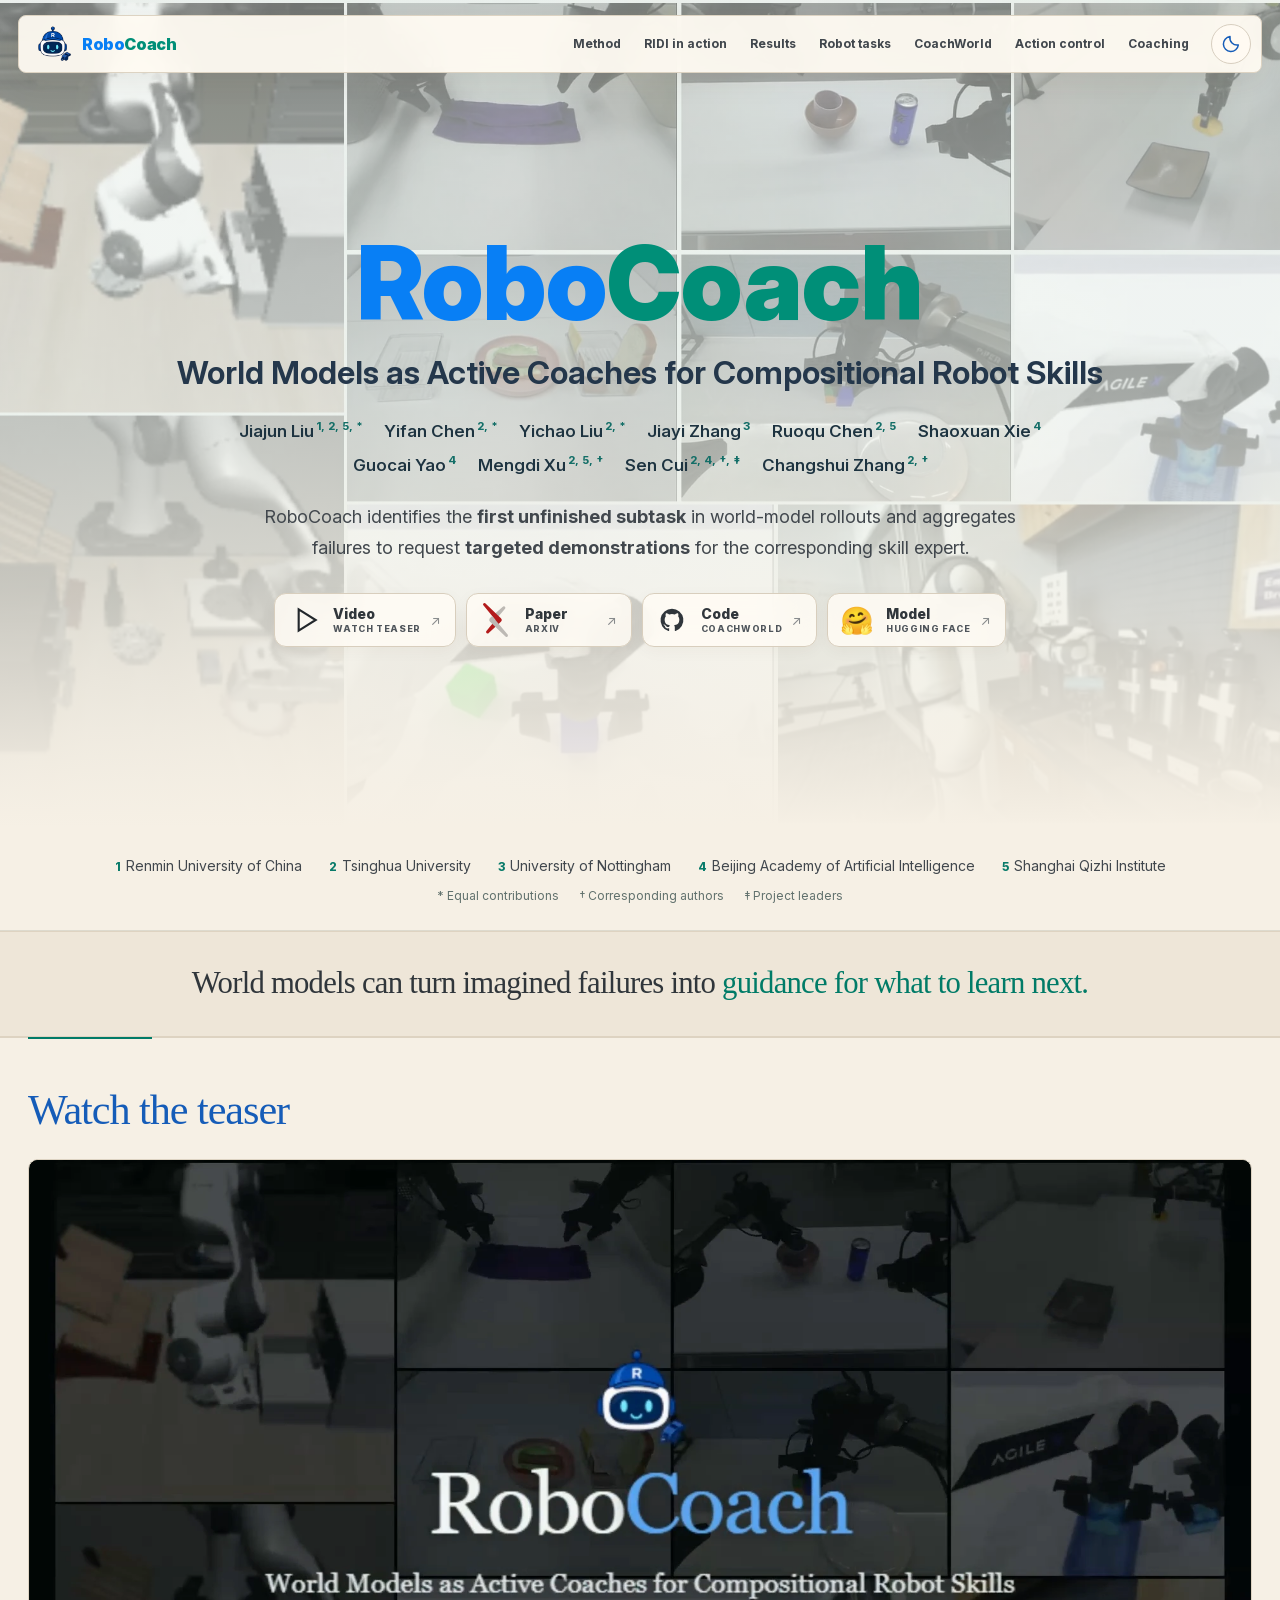
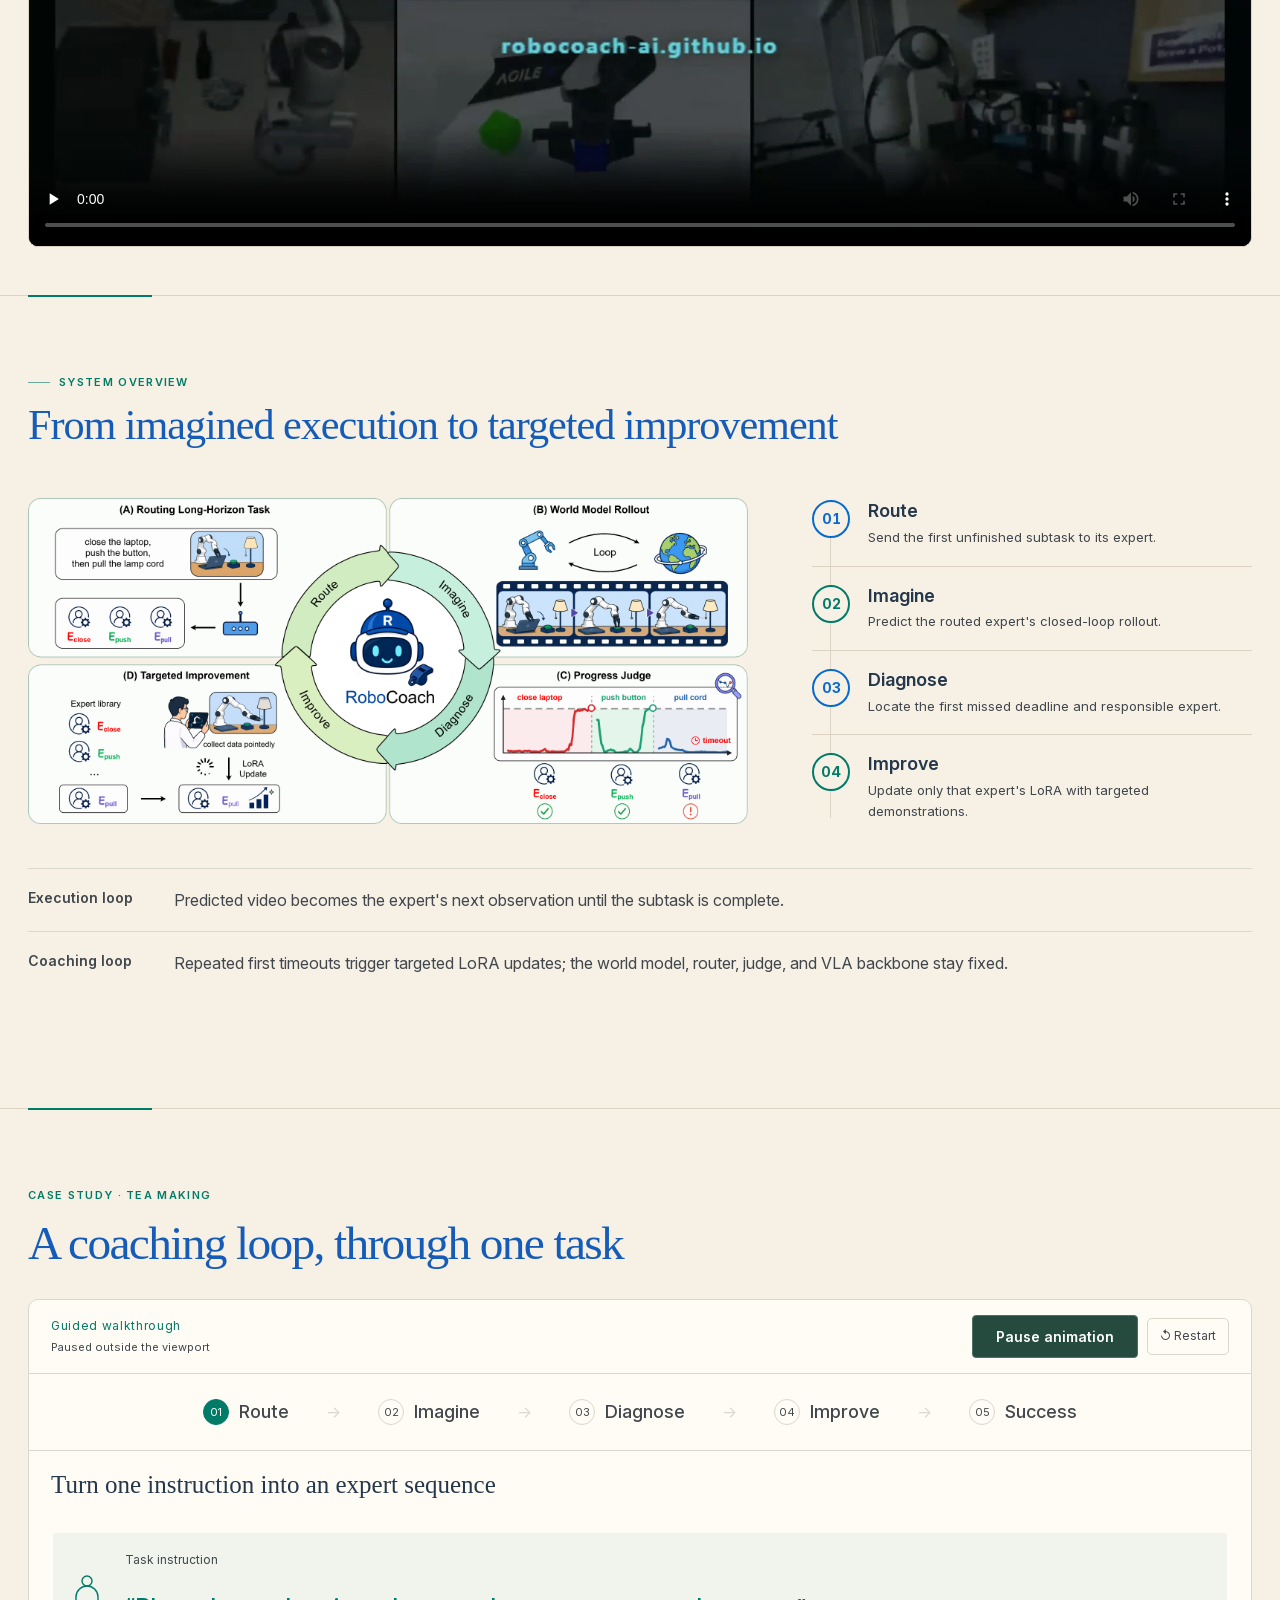
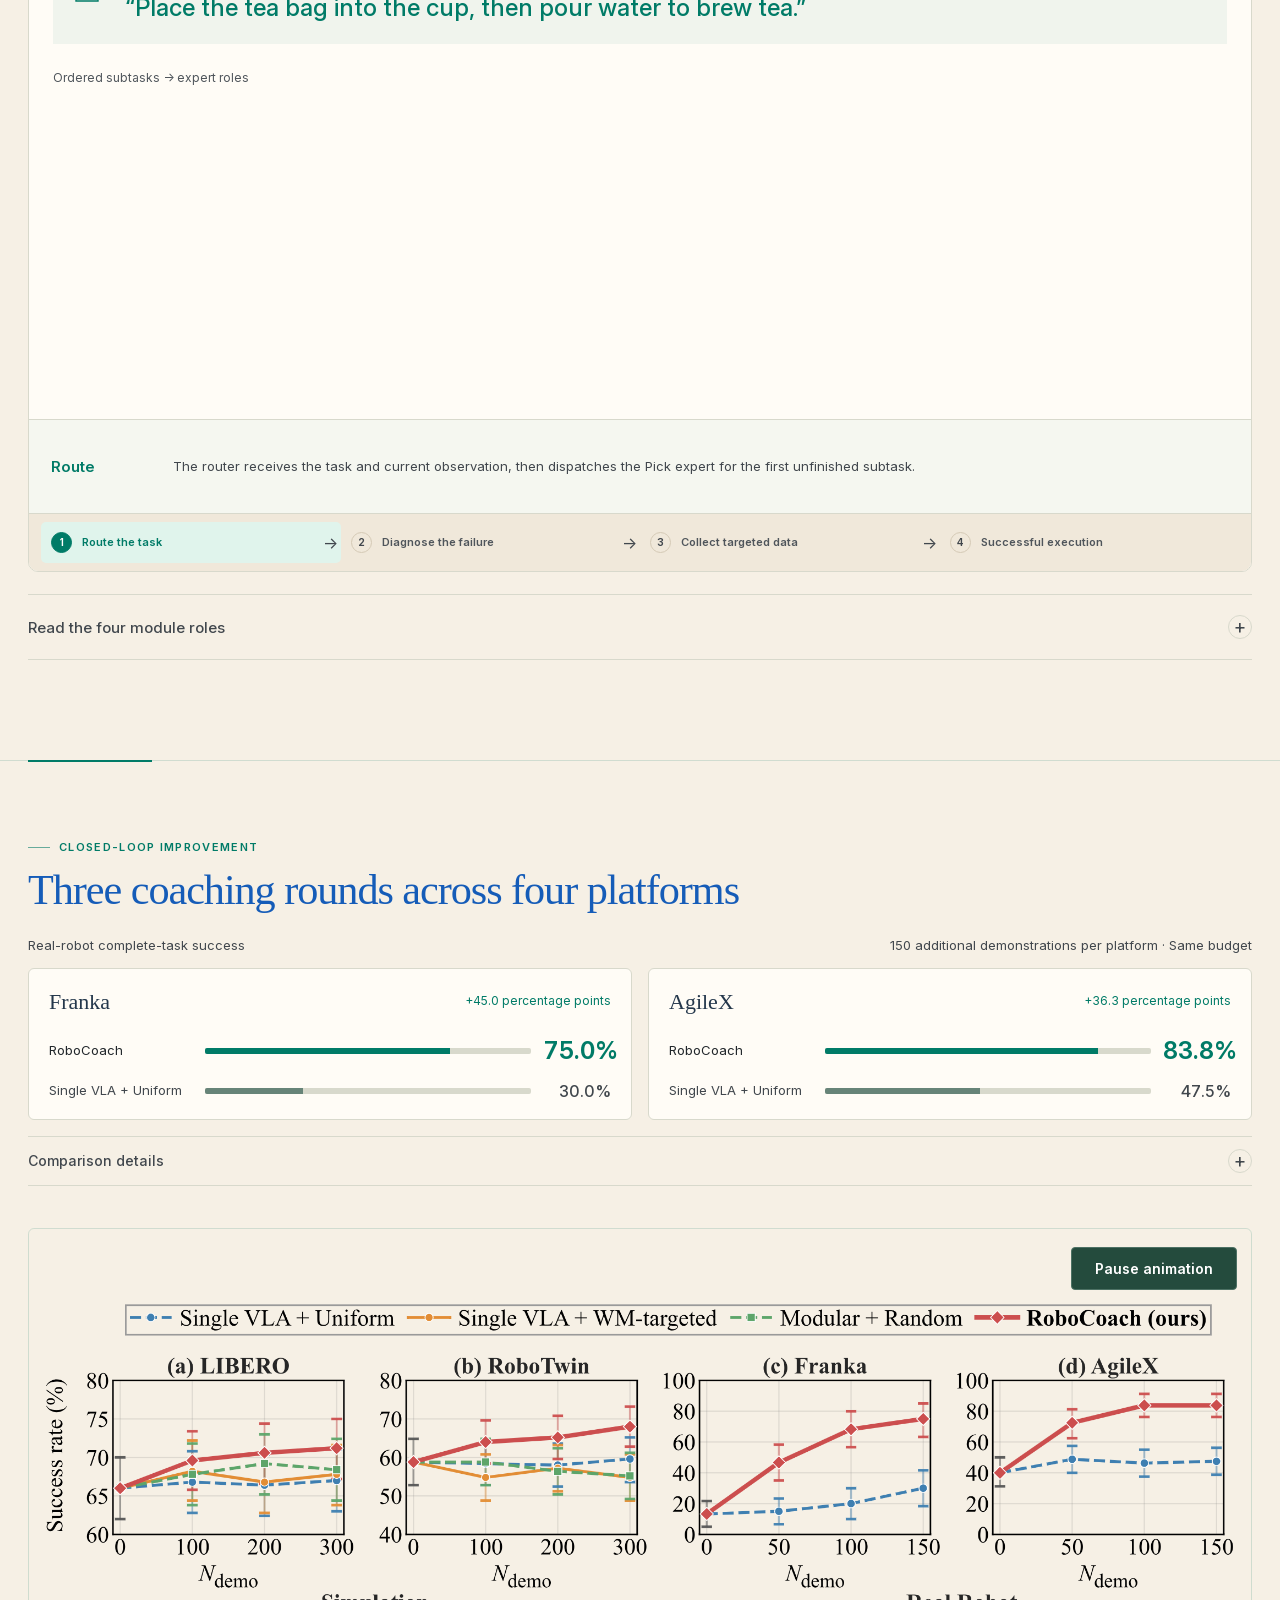
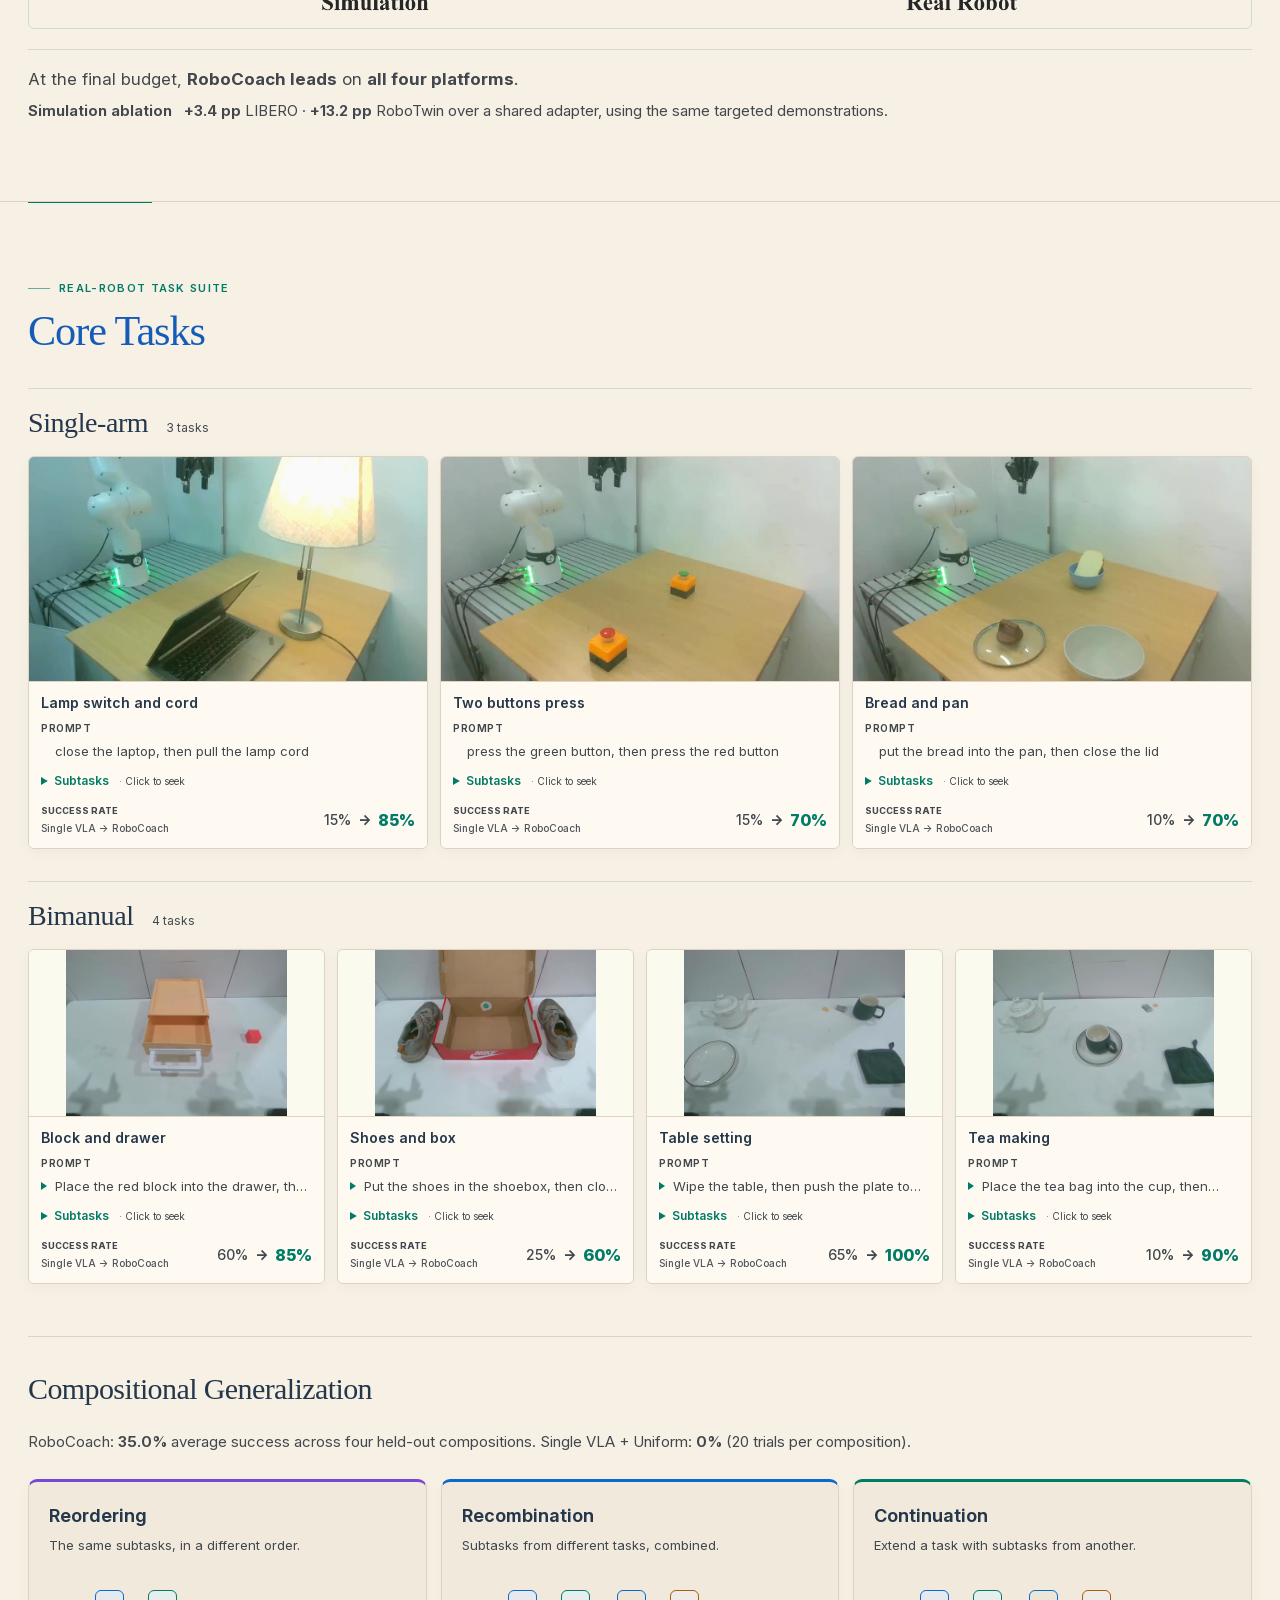
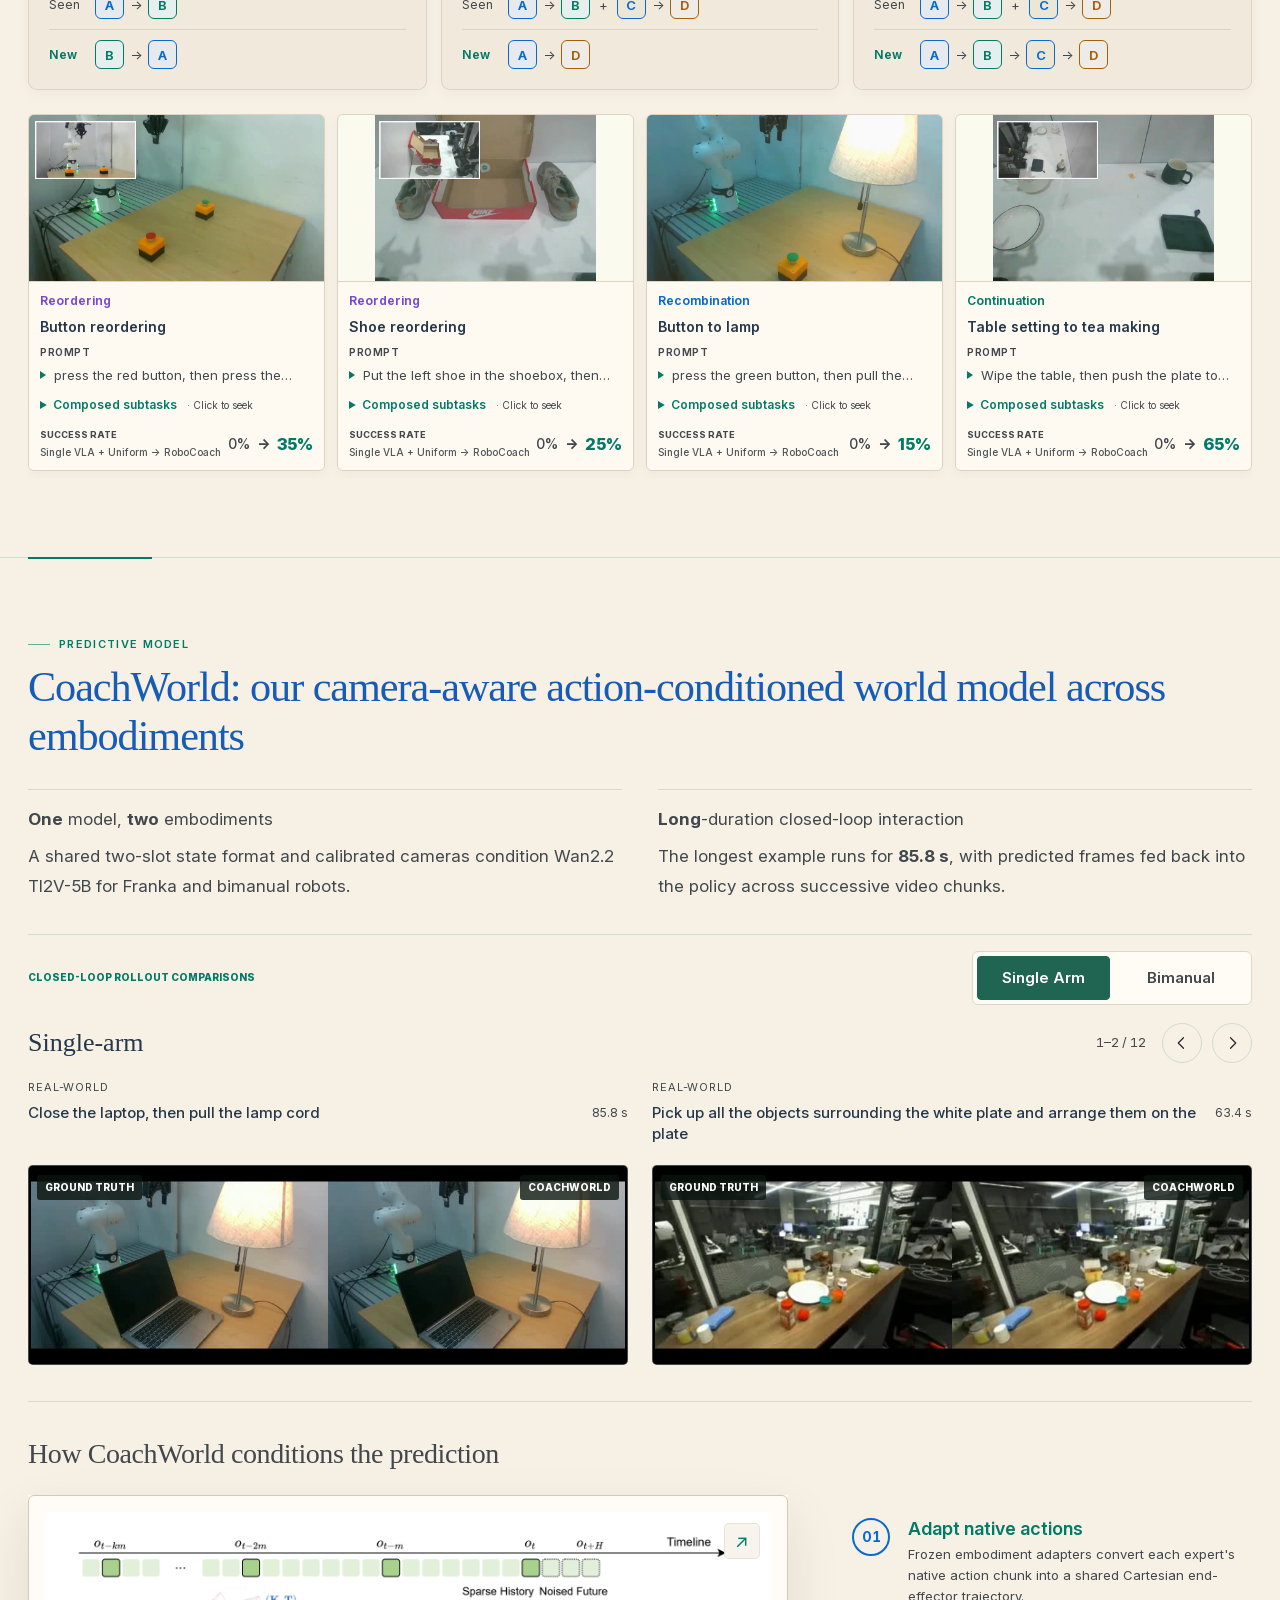
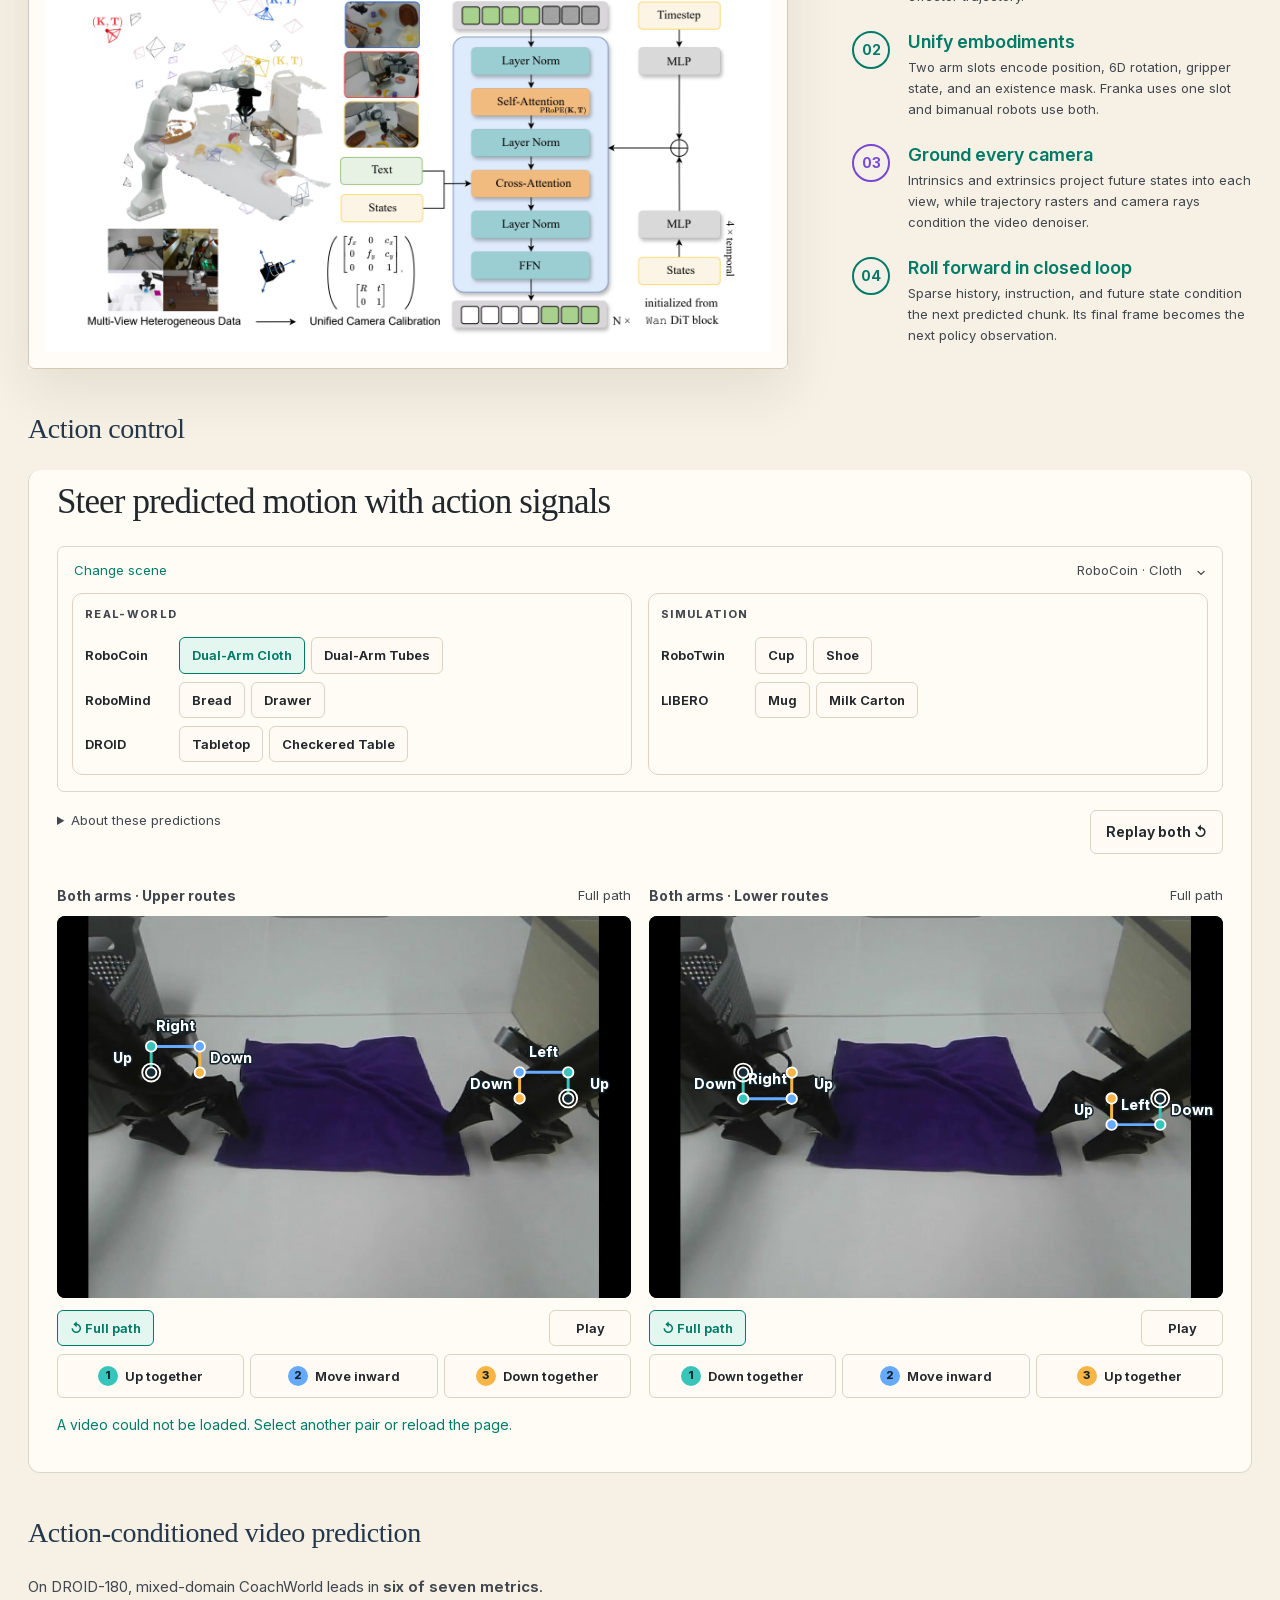
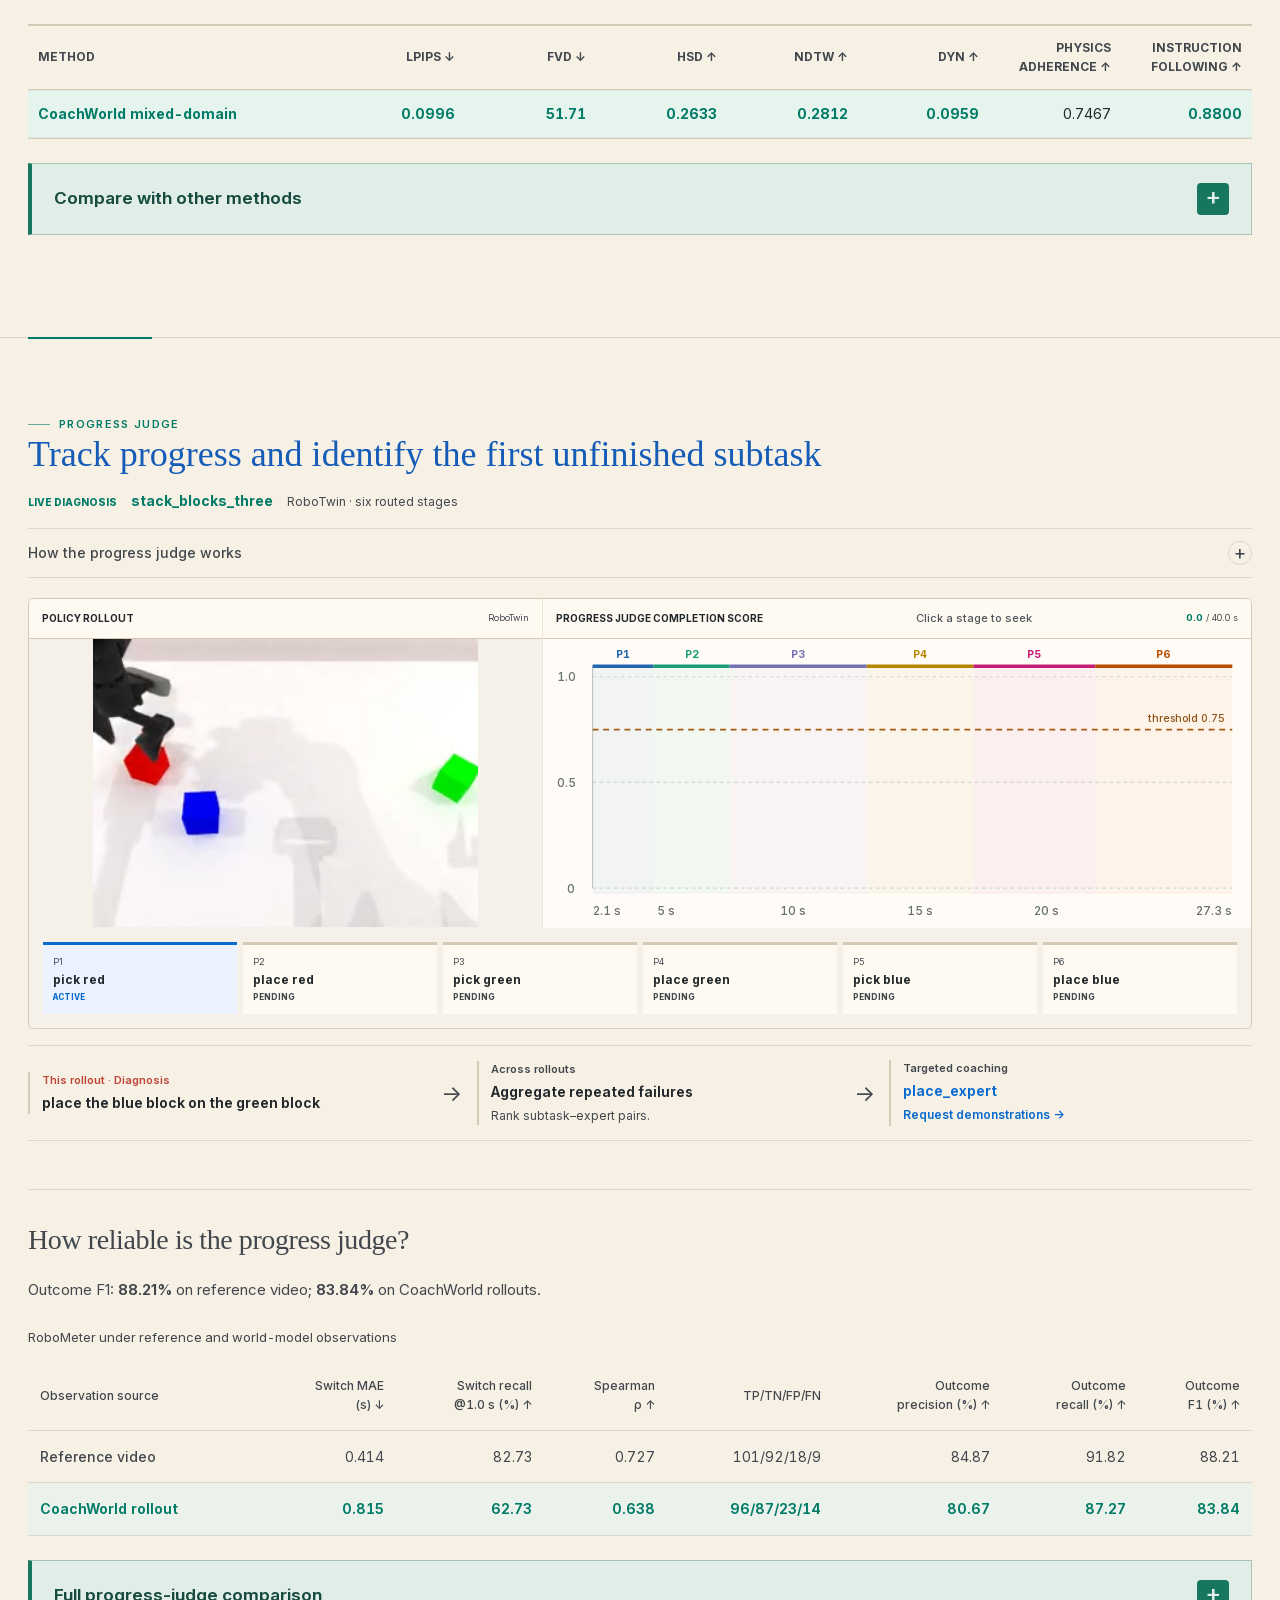
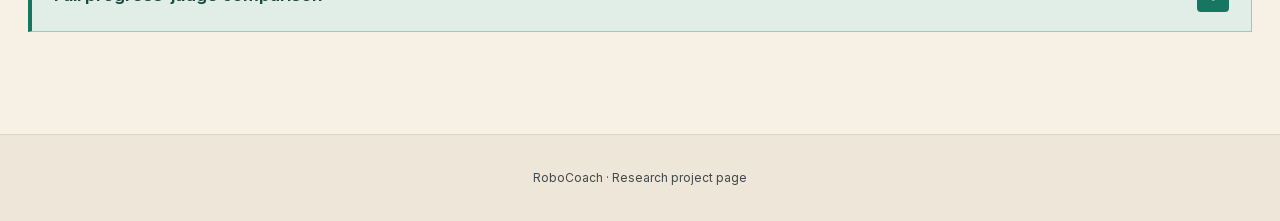
==== index.html @ f8042ad3 "Link paper and model resources" ====
<!DOCTYPE html>

<html data-theme="light" lang="en">
<head>
<meta charset="utf-8"/>
<meta content="width=device-width, initial-scale=1" name="viewport"/>
<meta content="RoboCoach uses an action-conditioned world model to identify first unresolved subtask-expert pairs and direct modular VLA specialization." name="description"/>
<meta content="noindex,nofollow,noarchive" name="robots"/>
<meta content="light" name="color-scheme"/>
<meta content="RoboCoach: World Models as Active Coaches for Compositional Robot Skills" property="og:title"/>
<meta content="RoboCoach: world models as active coaches for compositional robot skills." property="og:description"/>
<meta content="assets/figures/teaser-green.png?v=1" property="og:image"/>
<title>RoboCoach | World Models as Active Coaches</title>
<link href="assets/figures/robocoach_mark.png?v=2" rel="icon" type="image/png"/>
<link href="assets/figures/robocoach_mark.png?v=2" rel="apple-touch-icon"/>
<link href="assets/styles.css?hash=e34ce499d296" rel="stylesheet"/>
<link href="assets/curve-navigation.css?v=3" rel="stylesheet"/><script defer="" src="assets/curve-navigation.js?v=1"></script><script defer="" src="assets/video-playback.js?v=teaser-5"></script>
<script defer="" src="assets/site.js?v=research-folds-1"></script>
<script defer="" src="assets/teabag-curves.js?v=curve-click-2"></script>
<link data-theme-style="light" href="assets/beige.css?hash=42eea91e89d6" media="all" rel="stylesheet"/>
<link href="assets/theme.css?v=teaser-green-1" rel="stylesheet"/>
<script src="assets/theme.js?v=light-default-1"></script>
<link href="index.html" rel="canonical"/>
<link href="assets/trajectory-demo.css?v=stable-shoe-10" rel="stylesheet"/>
<script defer="" src="assets/trajectory-demo.js?v=stable-shoe-10"></script>
<link href="assets/rollout-carousel.css?v=embodiment-tabs-2" rel="stylesheet"/>
<script defer="" src="assets/rollout-carousel.js?v=embodiment-tabs-1"></script>
<link href="assets/hero-layout.css?v=2" rel="stylesheet"/>
<link href="assets/review-polish.css?v=7" rel="stylesheet"/><script defer="" src="assets/review-polish.js?v=action-unfolded-1"></script><link href="assets/review-reading.css?v=action-unfolded-1" rel="stylesheet"/><script defer="" src="assets/ridi-walkthrough.js?v=8"></script><link href="assets/review-type.css?v=2" rel="stylesheet"/><link href="assets/hero-background.css?v=2" rel="stylesheet"/><link href="assets/reading-highlights.css?v=5" rel="stylesheet"/><link href="assets/author-credits.css?v=1" rel="stylesheet"/><link as="font" crossorigin="" href="assets/fonts/InterVariable.woff2" rel="preload" type="font/woff2"/></head>
<body>
<a class="skip-link" href="#main">Skip to content</a>
<div aria-hidden="true" class="reading-progress"><span data-reading-progress=""></span></div>
<header class="site-header" data-site-header="">
<a aria-label="RoboCoach home" class="brand" href="#top">
<img alt="" height="40" src="assets/figures/robocoach_mark.png?v=2" width="40"/>
<span class="brand-name"><span class="brand-robo">Robo</span><span class="brand-coach">Coach</span></span>
</a>
<button aria-controls="site-nav" aria-expanded="false" class="nav-toggle" data-nav-toggle="" type="button">
      Menu
    </button>
<nav aria-label="Primary navigation" class="site-nav" data-site-nav="" id="site-nav"><a href="#overview">Method</a>
<a href="#teabag-diagnostics">RIDI in action</a>
<a href="#results">Results</a>
<a href="#hardware">Robot tasks</a>
<a href="#coachworld">CoachWorld</a>
<a href="#trajectory-demo">Action control</a>
<a href="#judge">Coaching</a></nav>
<button aria-label="Switch to dark theme" class="theme-toggle" data-theme-toggle="" title="Switch to dark theme" type="button">
<svg aria-hidden="true" class="theme-icon-moon" viewbox="0 0 24 24"><path d="M20.8 13.2A8.7 8.7 0 0 1 10.8 3.1 9 9 0 1 0 20.8 13.2Z"></path></svg>
<svg aria-hidden="true" class="theme-icon-sun" viewbox="0 0 24 24"><circle cx="12" cy="12" r="4"></circle><path d="M12 2v2m0 16v2M2 12h2m16 0h2M4.93 4.93l1.42 1.42m11.3 11.3 1.42 1.42M4.93 19.07l1.42-1.42m11.3-11.3 1.42-1.42"></path></svg>
</button>
</header>
<main id="main">
<section aria-labelledby="hero-title" class="hero" id="top">
<video aria-hidden="true" class="hero-media" data-poster="assets/posters/hero-background-light.webp" loop="" muted="" playsinline="" preload="none">
<source data-src="assets/videos/hero-background-light.mp4" type="video/mp4"/>
</video>
<div aria-hidden="true" class="hero-shade"></div>
<div class="hero-content">
<h1 id="hero-title"><span class="hero-title-robo">Robo</span><span class="hero-title-coach">Coach</span></h1>
<p class="hero-subtitle">World Models as Active Coaches for Compositional <span class="hero-subtitle-last">Robot Skills</span></p>
<div aria-label="Authors" class="hero-authors">
<span>Jiajun Liu<sup>1, 2, 5, *</sup></span>
<span>Yifan Chen<sup>2, *</sup></span>
<span>Yichao Liu<sup>2, *</sup></span>
<span>Jiayi Zhang<sup>3</sup></span>
<span>Ruoqu Chen<sup>2, 5</sup></span>
<span>Shaoxuan Xie<sup>4</sup></span>
<span>Guocai Yao<sup>4</sup></span>
<span>Mengdi Xu<sup>2, 5, †</sup></span>
<span>Sen Cui<sup>2, 4, †, ‡</sup></span>
<span>Changshui Zhang<sup>2, †</sup></span>
</div>
<p class="hero-summary">RoboCoach identifies the <strong>first unfinished subtask</strong> in world-model rollouts and aggregates failures to request <strong>targeted demonstrations</strong> for the corresponding skill expert.</p>
<div aria-label="Project resources" class="resource-dock">
<a aria-label="Watch the RoboCoach teaser" class="resource-pill teaser-link" href="#teaser">
<svg aria-hidden="true" class="resource-icon" viewbox="0 0 32 32"><path d="M11 6 27 16 11 26Z" fill="none" stroke="currentColor" stroke-width="2"></path></svg>
<span class="resource-copy"><strong>Video</strong><small>Watch teaser</small></span>
<span aria-hidden="true" class="resource-arrow">↗</span>
</a>
<a aria-label="Read RoboCoach on arXiv" class="resource-pill" href="https://arxiv.org/abs/2609.39685" target="_blank" rel="noopener noreferrer">
<img alt="" class="resource-icon resource-icon-arxiv" height="34" src="assets/icons/arxiv-logomark.svg" width="25"/>
<span class="resource-copy"><strong>Paper</strong><small>arXiv</small></span>
<span aria-hidden="true" class="resource-arrow">↗</span>
</a>
<a aria-label="CoachWorld source code on GitHub" class="resource-pill" href="https://github.com/RoboCoach-AI/CoachWorld" target="_blank" rel="noopener noreferrer">
<svg aria-hidden="true" class="resource-icon resource-icon-github" viewbox="0 0 24 24"><path d="M12 .7a11.5 11.5 0 0 0-3.64 22.4c.58.11.79-.25.79-.56v-2.23c-3.23.7-3.91-1.37-3.91-1.37-.53-1.34-1.29-1.7-1.29-1.7-1.05-.72.08-.71.08-.71 1.17.08 1.78 1.2 1.78 1.2 1.04 1.78 2.72 1.27 3.39.97.1-.75.4-1.27.74-1.56-2.58-.29-5.29-1.29-5.29-5.68 0-1.26.45-2.28 1.19-3.09-.12-.29-.52-1.47.11-3.05 0 0 .97-.31 3.16 1.18a10.9 10.9 0 0 1 5.76 0c2.2-1.49 3.16-1.18 3.16-1.18.63 1.58.23 2.76.11 3.05.74.81 1.19 1.83 1.19 3.09 0 4.4-2.72 5.38-5.31 5.67.42.36.79 1.07.79 2.17v3.22c0 .31.21.68.8.56A11.5 11.5 0 0 0 12 .7Z" fill="currentColor"></path></svg>
<span class="resource-copy"><strong>Code</strong><small>CoachWorld</small></span>
<span aria-hidden="true" class="resource-arrow">↗</span>
</a>
<a aria-label="CoachWorld model on Hugging Face" class="resource-pill" href="https://huggingface.co/JEdward/CoachWorld" target="_blank" rel="noopener noreferrer">
<span aria-hidden="true" class="resource-icon resource-icon-hf">🤗</span>
<span class="resource-copy"><strong>Model</strong><small>Hugging Face</small></span>
<span aria-hidden="true" class="resource-arrow">↗</span>
</a>
</div>
</div>
</section>
<section aria-label="Author affiliations" class="affiliations-band">
<div class="affiliations-inner">
<ol class="affiliations-list">
<li><span>1</span>Renmin University of China</li>
<li><span>2</span>Tsinghua University</li>
<li><span>3</span>University of Nottingham</li>
<li><span>4</span>Beijing Academy of Artificial Intelligence</li>
<li><span>5</span>Shanghai Qizhi Institute</li>
</ol>
<p class="author-contributions"><span>* Equal contributions</span><span>† Corresponding authors</span><span>‡ Project leaders</span></p>
</div>
</section>
<section aria-label="Central thesis" class="thesis-band">
<p>World models can turn imagined failures into <em>guidance for what to learn next.</em></p>
</section>
<section aria-labelledby="teaser-heading" class="section section-teaser" id="teaser">
<div class="section-heading"><p class="kicker">RoboCoach in action</p><h2 id="teaser-heading">Watch the teaser</h2></div>
<video aria-label="RoboCoach teaser video with narration, captions, and music" class="teaser-player" controls="" data-teaser-player="" playsinline="" poster="assets/posters/teaser.webp?v=public-web-20260926" preload="none">
<source src="assets/videos/teaser.mp4?v=20261001-credits" type="video/mp4"/>
        Your browser does not support embedded video. <a href="assets/videos/teaser.mp4">Download the teaser</a>.
      </video>
</section>
<section class="section section-overview" id="overview">
<div class="section-heading">
<p class="kicker">System overview</p>
<h2>From imagined execution to targeted improvement</h2>
</div>
<div class="overview-figure-layout">
<figure class="overview-figure">
<div class="overview-figure-panel">
<img alt="RoboCoach system overview showing routing, world-model rollout, progress judging, and targeted expert improvement" class="overview-figure-image overview-figure-dark" height="1756" loading="lazy" src="assets/figures/teaser-green.png?v=1" width="3872"/>
<img alt="RoboCoach system overview showing routing, world-model rollout, progress judging, and targeted expert improvement" class="overview-figure-image overview-figure-light" height="1756" loading="lazy" src="assets/figures/teaser-green.png?v=1" width="3872"/>
</div>
</figure>
<ol aria-label="Four stages of the RoboCoach loop" class="overview-stages">
<li class="overview-stage stage-route">
<a aria-label="01 Route: explore the case study" class="overview-stage-link" data-overview-module="route" href="#tea-module-route">
<span class="overview-stage-number">01</span>
<div>
<h3>Route</h3>
<p>Send the first unfinished subtask to its expert.</p>
</div>
</a>
</li>
<li class="overview-stage stage-imagine">
<a aria-label="02 Imagine: explore the case study" class="overview-stage-link" data-overview-module="imagine" href="#tea-module-imagine">
<span class="overview-stage-number">02</span>
<div>
<h3>Imagine</h3>
<p>Predict the routed expert's closed-loop rollout.</p>
</div>
</a>
</li>
<li class="overview-stage stage-diagnose">
<a aria-label="03 Diagnose: explore the case study" class="overview-stage-link" data-overview-module="diagnose" href="#tea-module-diagnose">
<span class="overview-stage-number">03</span>
<div>
<h3>Diagnose</h3>
<p>Locate the first missed deadline and responsible expert.</p>
</div>
</a>
</li>
<li class="overview-stage stage-improve">
<a aria-label="04 Improve: explore the case study" class="overview-stage-link" data-overview-module="improve" href="#tea-module-improve">
<span class="overview-stage-number">04</span>
<div>
<h3>Improve</h3>
<p>Update only that expert's LoRA with targeted demonstrations.</p>
</div>
</a>
</li>
</ol>
</div><div class="research-reading"><p><strong>Execution loop</strong><span>Predicted video becomes the expert's next observation until the subtask is complete.</span></p><p><strong>Coaching loop</strong><span>Repeated first timeouts trigger targeted LoRA updates; the world model, router, judge, and VLA backbone stay fixed.</span></p></div>
</section>
<section aria-labelledby="tea-demo-title" class="section tea-demo" id="teabag-diagnostics">
<div class="tea-flow-eyebrow">
        Case Study · Tea Making
      </div>
<h2 id="tea-demo-title">
        A coaching loop, through one task
      </h2>
<div class="tea-flow-story ridi-walkthrough" id="ridi-walkthrough"><div class="ridi-tour-toolbar"><div><span class="ridi-tour-label">Guided walkthrough</span><span data-ridi-state="">Autoplay starts when this case comes into view</span></div><div class="ridi-tour-controls"><button data-ridi-toggle="" type="button">Play animation</button><button aria-label="Restart walkthrough" data-ridi-restart="" type="button">↺ Restart</button></div></div>
<nav aria-label="RIDI stages" class="ridi-stage-rail"><button aria-controls="tea-route" data-ridi-stage="route" type="button"><b>01</b><span>Route</span></button><i aria-hidden="true">→</i><button aria-controls="tea-failure" data-ridi-stage="imagine" type="button"><b>02</b><span>Imagine</span></button><i aria-hidden="true">→</i><button aria-controls="tea-failure" data-ridi-stage="diagnose" type="button"><b>03</b><span>Diagnose</span></button><i aria-hidden="true">→</i><button aria-controls="tea-collection" data-ridi-stage="improve" type="button"><b>04</b><span>Improve</span></button><i aria-hidden="true">→</i><button aria-controls="tea-success" data-ridi-stage="success" type="button"><b>05</b><span>Success</span></button></nav><div class="ridi-stage-body"><section aria-hidden="false" class="tea-flow-panel" data-tea-panel="route" id="tea-route">
<div class="tea-flow-context">
<h3>Turn one instruction into an expert sequence</h3>
</div>
<div class="tea-route-plan">
<div class="tea-route-instruction"><svg aria-hidden="true" class="ridi-person" viewbox="0 0 32 32"><circle cx="16" cy="9" r="5"></circle><path d="M5 29v-4a11 11 0 0 1 22 0v4Z"></path></svg><span>Task instruction</span><strong>“Place the tea bag into the cup, then pour water to brew tea.”</strong></div>
<p class="tea-route-label">Ordered subtasks → expert roles</p>
<ol aria-label="Planned tea-making route" class="tea-route-steps">
<li><button aria-controls="tea-route-dispatch" aria-pressed="true" data-tea-route-step="0" type="button"><small>S1 · Pick</small><strong>Pick up the tea bag</strong><span>Pick expert</span></button></li>
<li><button aria-controls="tea-route-dispatch" aria-pressed="false" data-tea-route-step="1" type="button"><small>S2 · Place</small><strong>Place the tea bag in the cup</strong><span>Placement expert</span></button></li>
<li><button aria-controls="tea-route-dispatch" aria-pressed="false" data-tea-route-step="2" type="button"><small>S3 · Pour</small><strong>Pour water into the cup</strong><span>Pouring expert</span></button></li>
</ol>
<div aria-atomic="true" aria-live="polite" class="tea-route-dispatch" id="tea-route-dispatch">
<div><span>Selected subtask</span><strong data-tea-route-task="">Pick up the tea bag</strong></div>
<span aria-hidden="true" class="tea-route-arrow">→</span>
<div><span>Dispatched expert role</span><strong data-tea-route-expert="">Pick expert</strong></div>
<p data-tea-route-next="">Next in the plan: place the tea bag in the cup.</p>
</div>
</div>
<nav aria-label="Chapter navigation" class="tea-chapter-nav">
<a class="tea-nav-button tea-nav-back" href="#overview"><span aria-hidden="true">←</span> Back to overview</a>
<button aria-controls="tea-failure" class="tea-nav-button tea-nav-forward" data-tea-continue="failure" data-tea-route-continue="" type="button">Continue to diagnosis <span aria-hidden="true">→</span></button>
</nav>
</section><section aria-hidden="true" class="tea-flow-panel" data-tea-panel="failure" hidden="" id="tea-failure">
<div class="tea-flow-context">
<h3>
              The tea bag is not picked up
            </h3>
<p>
              Both rollouts miss pickup; the progress judge leaves S1 unconfirmed.
            </p>
</div><div class="ridi-evidence"><div class="ridi-media"><div class="tea-flow-sources">
<strong>
              Real-World rollout
            </strong>
<strong>
              CoachWorld rollout
            </strong>
</div><video aria-label="Tea-bag pickup failure: real-world and CoachWorld rollouts with progress judge scores" data-poster="assets/videos/teabag/teabag_pick_failure_rollouts.jpg" data-ridi-managed="" muted="" playsinline="" preload="none">
<source data-src="assets/videos/teabag/teabag_pick_failure_rollouts.mp4?v=1" type="video/mp4"/>
</video><div class="ridi-interaction"><span><svg aria-hidden="true" viewbox="0 0 32 32"><rect height="18" rx="5" width="22" x="5" y="8"></rect><path d="M16 3v5M1 14v8m30-8v8M11 20q5 4 10 0"></path><circle cx="11" cy="14" r="1"></circle><circle cx="21" cy="14" r="1"></circle></svg>Pick expert</span><svg aria-hidden="true" class="interaction-arcs" viewbox="0 0 220 60"><path d="M8 20Q110 -8 212 20m-8-7 8 7-10 3M212 42Q110 70 8 42m8 7-8-7 10-3"></path><circle class="action-token" r="3"><animatemotion dur="2.6s" path="M8 20Q110 -8 212 20" repeatcount="indefinite"></animatemotion></circle><circle class="observation-token" r="3"><animatemotion dur="2.6s" path="M212 42Q110 70 8 42" repeatcount="indefinite"></animatemotion></circle><text x="110" y="20">actions</text><text x="110" y="48">observations</text></svg><span><svg aria-hidden="true" viewbox="0 0 32 32"><circle cx="16" cy="16" r="13"></circle><ellipse cx="16" cy="16" rx="6" ry="13"></ellipse><path d="M4 11h24M4 21h24"></path></svg>CoachWorld</span></div><div class="ridi-timeout-note"><span><small>Diagnosis</small><strong>Pickup remains unconfirmed</strong></span><span aria-hidden="true" class="ridi-timeout-arrow"><svg viewbox="0 0 24 24"><path d="M5 12h14"></path><path d="m13 6 6 6-6 6"></path></svg></span><span><small>Next coaching action</small><strong>Request pickup demonstrations</strong></span></div></div><div class="ridi-judging"><div class="tea-live-curves" data-tea-curves="assets/videos/teabag/teabag_pick_failure_scores.json?v=2">
<div class="tea-chart-title"><strong>Completion score</strong><small class="seek-hint">Click a stage to seek</small><span data-tea-clock="">0.0 / 16.2 s</span></div>
<div class="tea-chart-grid">
<div class="tea-chart-card" data-curve-source="real">
<div class="tea-chart-heading"><strong>Real-World</strong><span data-curve-stage="">S1 · Pick tea bag</span></div>
<svg aria-label="Real-world completion scores, revealed with video time" role="img" viewbox="0 0 600 220"></svg>
<div class="tea-chart-legend"><span><i style="background:#1467b8"></i>S1 Pick</span><span><i style="background:#0f766e"></i>S2 Place</span><span><i style="background:#a45b12"></i>S3 Pour</span></div>
</div>
<div class="tea-chart-card" data-curve-source="wm">
<div class="tea-chart-heading"><strong>CoachWorld</strong><span data-curve-stage="">S1 · Pick tea bag</span></div>
<svg aria-label="CoachWorld completion scores, revealed with video time" role="img" viewbox="0 0 600 220"></svg>
<div class="tea-chart-legend"><span><i style="background:#1467b8"></i>S1 Pick</span><span><i style="background:#0f766e"></i>S2 Place</span><span><i style="background:#a45b12"></i>S3 Pour</span></div>
</div>
</div>
</div></div></div>
<nav aria-label="Chapter navigation" class="tea-chapter-nav">
<button aria-controls="tea-route" class="tea-nav-button tea-nav-back" data-tea-back="route" type="button"><span aria-hidden="true">←</span> Back to Route</button>
<button aria-controls="tea-collection" class="tea-nav-button tea-nav-forward" data-tea-continue="collection" type="button">Continue to data collection <span aria-hidden="true">→</span></button>
</nav>
</section><section aria-hidden="true" class="tea-flow-panel" data-tea-panel="collection" hidden="" id="tea-collection">
<div class="tea-flow-context">
<h3>
              Focus the next demonstration on pickup
            </h3>
<p>
              The diagnosis becomes a specific data request for the unresolved subtask.
            </p>
</div><div class="ridi-collection-layout"><div class="tea-collection-media">
<div class="tea-collection-heading"><strong>Targeted demonstration</strong><span>Pick tea bag</span></div>
<video aria-label="Tea-bag pickup demonstration" autoplay="" data-poster="assets/videos/teabag/targeted_demonstration.jpg" data-ridi-managed="" loop="" muted="" playsinline="" preload="metadata">
<source data-src="assets/videos/teabag/pickup-demonstration-4p8s.mp4?v=1&amp;media=20260927-other-lite" type="video/mp4"/>
</video>
</div><div class="ridi-update-diagram"><div class="ridi-demonstration-token"><svg aria-hidden="true" viewbox="0 0 48 48"><rect height="33" rx="3" width="27" x="10" y="8"></rect><path d="M17 18h13M17 24h13M17 30h8"></path></svg><span>Pickup demonstrations</span></div><div aria-hidden="true" class="ridi-data-arrow">↓</div><div class="ridi-expert-bank"><div class="ridi-picked-expert"><svg aria-hidden="true" viewbox="0 0 52 52"><path d="M14 29 8 21l5-13 10 7 3-12 3 12 10-7 5 13-6 8M19 35h14v12H19Z"></path></svg><strong>Pick expert</strong><span data-update-status="">Selected for update</span><svg aria-label="Illustration of the selected expert update" class="ridi-update-growth" viewbox="0 0 100 55"><path d="M8 47H30V34H52V21H74V8H92"></path><path d="m85 2 8 6-8 6"></path></svg></div><div class="ridi-other-experts"><span>Place expert</span><span>Pour expert</span><small>Unchanged</small></div></div></div></div>
<nav aria-label="Chapter navigation" class="tea-chapter-nav">
<button aria-controls="tea-failure" class="tea-nav-button tea-nav-back" data-tea-back="failure" type="button"><span aria-hidden="true">←</span> Back to diagnosis</button>
<button aria-controls="tea-success" class="tea-nav-button tea-nav-forward" data-tea-continue="success" type="button">Continue to successful execution <span aria-hidden="true">→</span></button>
</nav>
</section><section aria-hidden="true" class="tea-flow-panel" data-tea-panel="success" hidden="" id="tea-success">
<div class="tea-flow-context">
<h3>
              The task reaches successful execution
            </h3>
<p>
              Follow pickup, placement, and pouring in the real-world and CoachWorld rollouts.
            </p>
</div><div class="ridi-evidence"><div class="ridi-media"><div class="tea-flow-sources">
<strong>
              Real-World rollout
            </strong>
<strong>
              CoachWorld rollout
            </strong>
</div><video aria-label="Successful tea-making: real-world and CoachWorld rollouts with progress judge scores" data-poster="assets/videos/teabag/teabag_success_rollouts.jpg" data-ridi-managed="" muted="" playsinline="" preload="none">
<source data-src="assets/videos/teabag/teabag_success_rollouts.mp4?v=1" type="video/mp4"/>
</video></div><div class="ridi-judging"><div class="tea-live-curves" data-tea-curves="assets/videos/teabag/teabag_success_scores.json?v=2">
<div class="tea-chart-title"><strong>Completion score</strong><small class="seek-hint">Click a stage to seek</small><span data-tea-clock="">0.0 / 42.0 s</span></div>
<div class="tea-chart-grid">
<div class="tea-chart-card" data-curve-source="real">
<div class="tea-chart-heading"><strong>Real-World</strong><span data-curve-stage="">S1 · Pick tea bag</span></div>
<svg aria-label="Real-world completion scores, revealed with video time" role="img" viewbox="0 0 600 220"></svg>
<div class="tea-chart-legend"><span><i style="background:#1467b8"></i>S1 Pick</span><span><i style="background:#0f766e"></i>S2 Place</span><span><i style="background:#a45b12"></i>S3 Pour</span></div>
</div>
<div class="tea-chart-card" data-curve-source="wm">
<div class="tea-chart-heading"><strong>CoachWorld</strong><span data-curve-stage="">S1 · Pick tea bag</span></div>
<svg aria-label="CoachWorld completion scores, revealed with video time" role="img" viewbox="0 0 600 220"></svg>
<div class="tea-chart-legend"><span><i style="background:#1467b8"></i>S1 Pick</span><span><i style="background:#0f766e"></i>S2 Place</span><span><i style="background:#a45b12"></i>S3 Pour</span></div>
</div>
</div>
</div></div></div>
<nav aria-label="Chapter navigation" class="tea-chapter-nav">
<button aria-controls="tea-collection" class="tea-nav-button tea-nav-back" data-tea-back="collection" type="button"><span aria-hidden="true">←</span> Back to data collection</button>
<button aria-controls="tea-route" class="tea-nav-button tea-nav-forward" data-tea-continue="route" type="button">Return to Route <span aria-hidden="true">→</span></button>
</nav>
</section></div><div aria-live="polite" class="ridi-explanation"><span data-ridi-caption-label="">Route</span><p data-ridi-caption="">The router selects the first unfinished subtask and dispatches its expert.</p><span class="ridi-speed" data-ridi-speed=""></span></div>
<div aria-label="Story chapters" class="tea-flow-chapters" role="group">
<button aria-controls="tea-route" aria-label="Chapter 1: Route the task" aria-pressed="true" data-tea-case="route" type="button">
<small aria-hidden="true">1</small>
<strong>Route the task</strong>
</button>
<button aria-controls="tea-failure" aria-label="Chapter 2: Diagnose the failure" aria-pressed="false" data-tea-case="failure">
<small aria-hidden="true">2</small>
<strong>
              Diagnose the failure
            </strong>
</button>
<button aria-controls="tea-collection" aria-label="Chapter 3: Collect targeted data" aria-pressed="false" data-tea-case="collection">
<small aria-hidden="true">3</small>
<strong>
              Collect targeted data
            </strong>
</button>
<button aria-controls="tea-success" aria-label="Chapter 4: Successful execution" aria-pressed="false" data-tea-case="success">
<small aria-hidden="true">4</small>
<strong>
              Successful execution
            </strong>
</button>
</div></div><details class="research-details module-guide"><summary>Read the four module roles<span aria-hidden="true">+</span></summary><div aria-label="Explore the four modules of RoboCoach" class="tea-flow-modules" role="group">
<button aria-controls="tea-module-detail" aria-pressed="true" class="tea-flow-module is-active" data-tea-module="route" id="tea-module-route" type="button">
<small>
            Execution
          </small>
<b>
            Route
          </b>
<span class="tea-flow-module-summary">
            Assign each subtask to its expert.
          </span>
</button>
<button aria-controls="tea-module-detail" aria-pressed="false" class="tea-flow-module" data-tea-module="imagine" id="tea-module-imagine" type="button">
<small>
            CoachWorld
          </small>
<b>
            Imagine
          </b>
<span class="tea-flow-module-summary">
            Predict the routed execution.
          </span>
</button>
<button aria-controls="tea-module-detail" aria-pressed="false" class="tea-flow-module" data-tea-module="diagnose" id="tea-module-diagnose" type="button">
<small>
            The progress judge
          </small>
<b>
            Diagnose
          </b>
<span class="tea-flow-module-summary">
            Locate the first unresolved stage.
          </span>
</button>
<button aria-controls="tea-module-detail" aria-pressed="false" class="tea-flow-module" data-tea-module="improve" id="tea-module-improve" type="button">
<small>
            Coaching
          </small>
<b>
            Improve
          </b>
<span class="tea-flow-module-summary">
            Collect targeted data and update the selected expert.
          </span>
</button>
</div><div aria-atomic="true" aria-live="polite" class="tea-flow-module-detail" id="tea-module-detail">
<strong data-tea-module-title="">Route · Expert dispatch</strong>
<p data-tea-module-description="">Split the tea-making task into pickup, placement, and pouring. Dispatch the matching expert for each active subtask in that order.</p>
</div></details>
</section>
<section aria-labelledby="results-title" class="section section-results" id="results">
<div class="section-heading section-heading-row">
<div>
<p class="kicker">Closed-loop improvement</p>
<h2 id="results-title">Three coaching rounds across four platforms</h2>
</div>
</div>
<div aria-label="Real robot final success rates" class="review-results-lead">
<div class="result-context">Real-robot complete-task success <span>150 additional demonstrations per platform · Same budget</span></div>
<div class="result-comparisons">
<article class="result-comparison"><header><h3>Franka</h3><span>+45.0 percentage points</span></header>
<div class="result-bar-row"><span>RoboCoach</span><i><b style="--result-width:75.0%"></b></i><strong>75.0%</strong></div>
<div class="result-bar-row baseline"><span>Single VLA + Uniform</span><i><b style="--result-width:30.0%"></b></i><strong>30.0%</strong></div></article>
<article class="result-comparison"><header><h3>AgileX</h3><span>+36.3 percentage points</span></header>
<div class="result-bar-row"><span>RoboCoach</span><i><b style="--result-width:83.8%"></b></i><strong>83.8%</strong></div>
<div class="result-bar-row baseline"><span>Single VLA + Uniform</span><i><b style="--result-width:47.5%"></b></i><strong>47.5%</strong></div></article>
</div></div>
<details class="research-details" data-research-fold="" id="results-evaluation-details">
<summary>Comparison details<span aria-hidden="true">+</span></summary>
<div class="details-body"><p><strong>Budget:</strong> three rounds of 100 accepted subtask demonstrations in simulation or 50 per hardware platform.</p>
<p><strong>Matched comparison:</strong> budgets, optimization, replay exposure, and evaluation trials align within each domain; success is reported at four checkpoints.</p>
<p><strong>Shared start:</strong> RoboCoach and Single VLA + Uniform begin at 13.3% on Franka and 40.0% on AgileX.</p></div>
</details>
<figure class="paper-results-figure coaching-results-figure">
<div class="coaching-animation-controls"><button type="button" data-chart-loop="" aria-pressed="true">Pause animation</button></div>
<img alt="Complete-task success with bootstrap confidence intervals on LIBERO, RoboTwin, Franka, and AgileX, grouped into simulation and real-robot experiments" class="coaching-rounds-image coaching-rounds-image-dark" loading="lazy" src="assets/figures/coaching-improvement-animated-dark.png?v=ci-2"/>
<img alt="" aria-hidden="true" class="coaching-rounds-image coaching-rounds-image-light" loading="lazy" src="assets/figures/coaching-improvement-animated-light.png?v=ci-2"/>
</figure>
<div class="results-takeaway"><p class="results-overall">At the final budget, <strong>RoboCoach leads</strong> on <strong>all four platforms</strong>.</p><p><span>Simulation ablation</span><b>+3.4 pp</b> LIBERO · <b>+13.2 pp</b> RoboTwin over a shared adapter, using the same targeted demonstrations.</p></div>
</section>
<section aria-labelledby="hardware-title" class="section section-hardware" id="hardware">
<div class="section-heading section-heading-row">
<div>
<p class="kicker">Real-robot task suite</p>
<h2 id="hardware-title">Core Tasks</h2>
</div>
</div>
<div class="hardware-video-browser">
<div class="hardware-row-heading"><h3>Single-arm</h3><span>3 tasks</span></div><div aria-label="Single-arm real-robot videos" class="hardware-video-grid" data-hardware-group="single" style="--hardware-columns: 3">
<div class="hardware-video-tile" data-hardware-task="franka_lamp"><video aria-label="Franka lamp task" data-poster="assets/posters/hardware/franka_lamp.jpg?v=1x-hq1" id="hardware-video-franka_lamp" loop="" muted="" playsinline="" preload="none"><source data-src="assets/videos/hardware/franka_lamp.mp4?v=1x-hq1&amp;media=20260907&amp;media=20260927-other-lite" type="video/mp4"/></video><div class="hardware-video-rate"><h4>Lamp switch and cord</h4><p class="hardware-task-prompt"><span class="hardware-prompt-label">Prompt</span><span class="hardware-prompt-text" id="hardware-prompt-1">close the laptop, then pull the lamp cord</span><button aria-controls="hardware-prompt-1" aria-expanded="false" aria-label="Expand prompt" class="hardware-prompt-toggle" hidden="" type="button"></button></p><details class="hardware-task-plan"><summary>Subtasks<span class="seek-hint"> · Click to seek</span></summary><ol><li><button aria-controls="hardware-video-franka_lamp" class="hardware-subtask-button" data-subtask-start="0" type="button">close the laptop</button></li><li><button aria-controls="hardware-video-franka_lamp" class="hardware-subtask-button" data-subtask-start="25" type="button">pull the lamp cord</button></li></ol></details><span class="hardware-rate-value"><span class="hardware-rate-label"><span>Success rate</span><span class="hardware-comparison-label">Single VLA → RoboCoach</span></span><span class="hardware-rate-values"><span class="rate-before">15%</span><span aria-hidden="true" class="rate-arrow">→</span><strong>85%</strong></span></span></div></div>
<div class="hardware-video-tile" data-hardware-task="franka_buttons"><video aria-label="Franka button task" data-poster="assets/posters/hardware/franka_buttons.jpg?v=1x-hq1" id="hardware-video-franka_buttons" loop="" muted="" playsinline="" preload="none"><source data-src="assets/videos/hardware/franka_buttons.mp4?v=1x-hq1&amp;media=20260907&amp;media=20260927-other-lite" type="video/mp4"/></video><div class="hardware-video-rate"><h4>Two buttons press</h4><p class="hardware-task-prompt"><span class="hardware-prompt-label">Prompt</span><span class="hardware-prompt-text" id="hardware-prompt-2">press the green button, then press the red button</span><button aria-controls="hardware-prompt-2" aria-expanded="false" aria-label="Expand prompt" class="hardware-prompt-toggle" hidden="" type="button"></button></p><details class="hardware-task-plan"><summary>Subtasks<span class="seek-hint"> · Click to seek</span></summary><ol><li><button aria-controls="hardware-video-franka_buttons" class="hardware-subtask-button" data-subtask-start="0" type="button">press the green button</button></li><li><button aria-controls="hardware-video-franka_buttons" class="hardware-subtask-button" data-subtask-start="19" type="button">press the red button</button></li></ol></details><span class="hardware-rate-value"><span class="hardware-rate-label"><span>Success rate</span><span class="hardware-comparison-label">Single VLA → RoboCoach</span></span><span class="hardware-rate-values"><span class="rate-before">15%</span><span aria-hidden="true" class="rate-arrow">→</span><strong>70%</strong></span></span></div></div>
<div class="hardware-video-tile" data-hardware-task="franka_bread_pan"><video aria-label="Franka bread and pan task" data-poster="assets/posters/hardware/franka_bread_pan.jpg?v=1x-hq1" id="hardware-video-franka_bread_pan" loop="" muted="" playsinline="" preload="none"><source data-src="assets/videos/hardware/franka_bread_pan.mp4?v=1x-hq1&amp;media=20260907&amp;media=20260927-other-lite" type="video/mp4"/></video><div class="hardware-video-rate"><h4>Bread and pan</h4><p class="hardware-task-prompt"><span class="hardware-prompt-label">Prompt</span><span class="hardware-prompt-text" id="hardware-prompt-3">put the bread into the pan, then close the lid</span><button aria-controls="hardware-prompt-3" aria-expanded="false" aria-label="Expand prompt" class="hardware-prompt-toggle" hidden="" type="button"></button></p><details class="hardware-task-plan"><summary>Subtasks<span class="seek-hint"> · Click to seek</span></summary><ol><li><button aria-controls="hardware-video-franka_bread_pan" class="hardware-subtask-button" data-subtask-start="0" type="button">pick the bread</button></li><li><button aria-controls="hardware-video-franka_bread_pan" class="hardware-subtask-button" data-subtask-start="22" type="button">place the bread into the pan</button></li><li><button aria-controls="hardware-video-franka_bread_pan" class="hardware-subtask-button" data-subtask-start="33" type="button">pick the lid</button></li><li><button aria-controls="hardware-video-franka_bread_pan" class="hardware-subtask-button" data-subtask-start="48" type="button">place the lid over the pan</button></li></ol></details><span class="hardware-rate-value"><span class="hardware-rate-label"><span>Success rate</span><span class="hardware-comparison-label">Single VLA → RoboCoach</span></span><span class="hardware-rate-values"><span class="rate-before">10%</span><span aria-hidden="true" class="rate-arrow">→</span><strong>70%</strong></span></span></div></div>
</div>
<div class="hardware-row-heading"><h3>Bimanual</h3><span>4 tasks</span></div><div aria-label="Bimanual real-robot videos" class="hardware-video-grid" data-hardware-group="dual" style="--hardware-columns: 4">
<div class="hardware-video-tile" data-hardware-task="agilex_block_drawer"><video aria-label="AgileX block and drawer task" data-poster="assets/posters/hardware/agilex_block_drawer.jpg?v=1x-bright2" id="hardware-video-agilex_block_drawer" loop="" muted="" playsinline="" preload="none"><source data-src="assets/videos/hardware/agilex_block_drawer.mp4?v=1x-bright2&amp;media=20260927-lite" type="video/mp4"/></video><div class="hardware-video-rate"><h4>Block and drawer</h4><p class="hardware-task-prompt"><span class="hardware-prompt-label">Prompt</span><span class="hardware-prompt-text" id="hardware-prompt-4">Place the red block into the drawer, then close the drawer.</span><button aria-controls="hardware-prompt-4" aria-expanded="false" aria-label="Expand prompt" class="hardware-prompt-toggle" hidden="" type="button"></button></p><details class="hardware-task-plan"><summary>Subtasks<span class="seek-hint"> · Click to seek</span></summary><ol><li><button aria-controls="hardware-video-agilex_block_drawer" class="hardware-subtask-button" data-subtask-start="0" type="button">pick the red block</button></li><li><button aria-controls="hardware-video-agilex_block_drawer" class="hardware-subtask-button" data-subtask-start="8" type="button">place the block into the drawer</button></li><li><button aria-controls="hardware-video-agilex_block_drawer" class="hardware-subtask-button" data-subtask-start="22" type="button">close the drawer</button></li></ol></details><span class="hardware-rate-value"><span class="hardware-rate-label"><span>Success rate</span><span class="hardware-comparison-label">Single VLA → RoboCoach</span></span><span class="hardware-rate-values"><span class="rate-before">60%</span><span aria-hidden="true" class="rate-arrow">→</span><strong>85%</strong></span></span></div></div>
<div class="hardware-video-tile" data-hardware-task="agilex_shoes_box"><video aria-label="AgileX shoes and box task" data-poster="assets/posters/hardware/agilex_shoes_box.jpg?v=1x-bright2" id="hardware-video-agilex_shoes_box" loop="" muted="" playsinline="" preload="none"><source data-src="assets/videos/hardware/agilex_shoes_box.mp4?v=1x-bright2&amp;media=20260927-lite" type="video/mp4"/></video><div class="hardware-video-rate"><h4>Shoes and box</h4><p class="hardware-task-prompt"><span class="hardware-prompt-label">Prompt</span><span class="hardware-prompt-text" id="hardware-prompt-5">Put the shoes in the shoebox, then close the box.</span><button aria-controls="hardware-prompt-5" aria-expanded="false" aria-label="Expand prompt" class="hardware-prompt-toggle" hidden="" type="button"></button></p><details class="hardware-task-plan"><summary>Subtasks<span class="seek-hint"> · Click to seek</span></summary><ol><li><button aria-controls="hardware-video-agilex_shoes_box" class="hardware-subtask-button" data-subtask-start="0" type="button">pick the right shoe</button></li><li><button aria-controls="hardware-video-agilex_shoes_box" class="hardware-subtask-button" data-subtask-start="6" type="button">place the right shoe into the shoebox</button></li><li><button aria-controls="hardware-video-agilex_shoes_box" class="hardware-subtask-button" data-subtask-start="22" type="button">pick the left shoe</button></li><li><button aria-controls="hardware-video-agilex_shoes_box" class="hardware-subtask-button" data-subtask-start="31" type="button">place the left shoe into the shoebox</button></li><li><button aria-controls="hardware-video-agilex_shoes_box" class="hardware-subtask-button" data-subtask-start="46" type="button">close the box</button></li></ol></details><span class="hardware-rate-value"><span class="hardware-rate-label"><span>Success rate</span><span class="hardware-comparison-label">Single VLA → RoboCoach</span></span><span class="hardware-rate-values"><span class="rate-before">25%</span><span aria-hidden="true" class="rate-arrow">→</span><strong>60%</strong></span></span></div></div>
<div class="hardware-video-tile" data-hardware-task="agilex_table_setting"><video aria-label="AgileX table-setting task" data-poster="assets/posters/hardware/agilex_table_setting.jpg?v=1x-bright2" id="hardware-video-agilex_table_setting" loop="" muted="" playsinline="" preload="none"><source data-src="assets/videos/hardware/agilex_table_setting.mp4?v=1x-bright2&amp;media=20260927-lite" type="video/mp4"/></video><div class="hardware-video-rate"><h4>Table setting</h4><p class="hardware-task-prompt"><span class="hardware-prompt-label">Prompt</span><span class="hardware-prompt-text" id="hardware-prompt-6">Wipe the table, then push the plate to the center of the table. Place the cup on the plate.</span><button aria-controls="hardware-prompt-6" aria-expanded="false" aria-label="Expand prompt" class="hardware-prompt-toggle" hidden="" type="button"></button></p><details class="hardware-task-plan"><summary>Subtasks<span class="seek-hint"> · Click to seek</span></summary><ol><li><button aria-controls="hardware-video-agilex_table_setting" class="hardware-subtask-button" data-subtask-start="0" type="button">pick the cloth</button></li><li><button aria-controls="hardware-video-agilex_table_setting" class="hardware-subtask-button" data-subtask-start="10" type="button">wipe the table</button></li><li><button aria-controls="hardware-video-agilex_table_setting" class="hardware-subtask-button" data-subtask-start="30" type="button">push the plate to the center of the table</button></li><li><button aria-controls="hardware-video-agilex_table_setting" class="hardware-subtask-button" data-subtask-start="46" type="button">pick the cup</button></li><li><button aria-controls="hardware-video-agilex_table_setting" class="hardware-subtask-button" data-subtask-start="54" type="button">place the cup on the plate</button></li></ol></details><span class="hardware-rate-value"><span class="hardware-rate-label"><span>Success rate</span><span class="hardware-comparison-label">Single VLA → RoboCoach</span></span><span class="hardware-rate-values"><span class="rate-before">65%</span><span aria-hidden="true" class="rate-arrow">→</span><strong>100%</strong></span></span></div></div>
<div class="hardware-video-tile" data-hardware-task="agilex_tea_making"><video aria-label="AgileX tea-making task" data-poster="assets/posters/hardware/agilex_tea_making.jpg?v=1x-bright2" id="hardware-video-agilex_tea_making" loop="" muted="" playsinline="" preload="none"><source data-src="assets/videos/hardware/agilex_tea_making.mp4?v=1x-bright2&amp;media=20260927-lite" type="video/mp4"/></video><div class="hardware-video-rate"><h4>Tea making</h4><p class="hardware-task-prompt"><span class="hardware-prompt-label">Prompt</span><span class="hardware-prompt-text" id="hardware-prompt-7">Place the tea bag into the cup, then pour water to brew tea.</span><button aria-controls="hardware-prompt-7" aria-expanded="false" aria-label="Expand prompt" class="hardware-prompt-toggle" hidden="" type="button"></button></p><details class="hardware-task-plan"><summary>Subtasks<span class="seek-hint"> · Click to seek</span></summary><ol><li><button aria-controls="hardware-video-agilex_tea_making" class="hardware-subtask-button" data-subtask-start="0" type="button">pick up the tea bag</button></li><li><button aria-controls="hardware-video-agilex_tea_making" class="hardware-subtask-button" data-subtask-start="10" type="button">place the tea bag into cup</button></li><li><button aria-controls="hardware-video-agilex_tea_making" class="hardware-subtask-button" data-subtask-start="24" type="button">pour water into the cup</button></li></ol></details><span class="hardware-rate-value"><span class="hardware-rate-label"><span>Success rate</span><span class="hardware-comparison-label">Single VLA → RoboCoach</span></span><span class="hardware-rate-values"><span class="rate-before">10%</span><span aria-hidden="true" class="rate-arrow">→</span><strong>90%</strong></span></span></div></div>
</div>
</div>
<section aria-labelledby="composition-title" class="hardware-composition" id="compositional-generalization">
<header class="composition-heading"><h3 id="composition-title">Compositional Generalization</h3></header>
<p class="evaluation-summary">RoboCoach: <strong>35.0%</strong> average success across four held-out compositions. Single VLA + Uniform: <strong>0%</strong> (20 trials per composition).</p>
<div aria-label="Three ways to compose subtasks" class="composition-pattern-grid">
<article class="composition-pattern" data-composition-kind="reordering" id="composition-reordering">
<h4>Reordering</h4>
<p>The same subtasks, in a different order.</p>
<div class="composition-route-row"><span class="composition-route-label">Seen</span><div><span class="composition-sequence"><b class="skill-chip skill-a">A</b><span aria-hidden="true" class="composition-arrow">→</span><b class="skill-chip skill-b">B</b></span></div></div>
<div class="composition-route-row composition-new"><span class="composition-route-label">New</span><div><span class="composition-sequence"><b class="skill-chip skill-b">B</b><span aria-hidden="true" class="composition-arrow">→</span><b class="skill-chip skill-a">A</b></span></div></div>
</article>
<article class="composition-pattern" data-composition-kind="recombination" id="composition-recombination">
<h4>Recombination</h4>
<p>Subtasks from different tasks, combined.</p>
<div class="composition-route-row"><span class="composition-route-label">Seen</span><div><span class="composition-sequence"><b class="skill-chip skill-a">A</b><span aria-hidden="true" class="composition-arrow">→</span><b class="skill-chip skill-b">B</b></span><span class="composition-plus">+</span><span class="composition-sequence"><b class="skill-chip skill-c">C</b><span aria-hidden="true" class="composition-arrow">→</span><b class="skill-chip skill-d">D</b></span></div></div>
<div class="composition-route-row composition-new"><span class="composition-route-label">New</span><div><span class="composition-sequence"><b class="skill-chip skill-a">A</b><span aria-hidden="true" class="composition-arrow">→</span><b class="skill-chip skill-d">D</b></span></div></div>
</article>
<article class="composition-pattern" data-composition-kind="continuation" id="composition-continuation">
<h4>Continuation</h4>
<p>Extend a task with subtasks from another.</p>
<div class="composition-route-row"><span class="composition-route-label">Seen</span><div><span class="composition-sequence"><b class="skill-chip skill-a">A</b><span aria-hidden="true" class="composition-arrow">→</span><b class="skill-chip skill-b">B</b></span><span class="composition-plus">+</span><span class="composition-sequence"><b class="skill-chip skill-c">C</b><span aria-hidden="true" class="composition-arrow">→</span><b class="skill-chip skill-d">D</b></span></div></div>
<div class="composition-route-row composition-new"><span class="composition-route-label">New</span><div><span class="composition-sequence"><b class="skill-chip skill-a">A</b><span aria-hidden="true" class="composition-arrow">→</span><b class="skill-chip skill-b">B</b><span aria-hidden="true" class="composition-arrow">→</span><b class="skill-chip skill-c">C</b><span aria-hidden="true" class="composition-arrow">→</span><b class="skill-chip skill-d">D</b></span></div></div>
</article>
</div>
<div aria-label="Compositional generalization videos" class="composition-video-grid">
<div class="hardware-video-tile" data-hardware-task="red_green_two_view"><div class="composition-media-frame" data-embodiment="single"><video aria-label="Button-reordering compositional rollout" data-poster="assets/posters/generalization/red_green_two_view.jpg?v=1x-hq1" height="540" id="hardware-video-red_green_two_view" loop="" muted="" playsinline="" preload="none" width="960"><source data-src="assets/videos/generalization/red_green_two_view.mp4?v=1x-hq1&amp;media=20260907" type="video/mp4"/></video></div><div class="hardware-video-rate" data-composition-kind="reordering"><a class="composition-kind" href="#composition-reordering">Reordering</a><h4>Button reordering</h4><p class="hardware-task-prompt"><span class="hardware-prompt-label">Prompt</span><span class="hardware-prompt-text" id="hardware-prompt-10">press the red button, then press the green button</span><button aria-controls="hardware-prompt-10" aria-expanded="false" aria-label="Expand prompt" class="hardware-prompt-toggle" hidden="" type="button"></button></p><details class="hardware-task-plan"><summary>Composed subtasks<span class="seek-hint"> · Click to seek</span></summary><ol><li><button aria-controls="hardware-video-red_green_two_view" class="hardware-subtask-button" data-subtask-start="0" type="button">press the red button</button></li><li><button aria-controls="hardware-video-red_green_two_view" class="hardware-subtask-button" data-subtask-start="29" type="button">press the green button</button></li></ol></details><span class="hardware-rate-value"><span class="hardware-rate-label"><span>Success rate</span><span class="hardware-comparison-label">Single VLA + Uniform → RoboCoach</span></span><span class="hardware-rate-values"><span class="rate-before">0%</span><span aria-hidden="true" class="rate-arrow">→</span><strong>35%</strong></span></span></div></div>
<div class="hardware-video-tile" data-hardware-task="shoes_two_view"><div class="composition-media-frame" data-embodiment="dual"><video aria-label="Shoe-reordering compositional rollout" data-poster="assets/posters/generalization/shoes_two_view.jpg?v=1x-pip1" height="540" id="hardware-video-shoes_two_view" loop="" muted="" playsinline="" preload="none" width="720"><source data-src="assets/videos/generalization/shoes_two_view.mp4?v=1x-pip1&amp;media=20260907&amp;media=20260927-other-lite" type="video/mp4"/></video></div><div class="hardware-video-rate" data-composition-kind="reordering"><a class="composition-kind" href="#composition-reordering">Reordering</a><h4>Shoe reordering</h4><p class="hardware-task-prompt"><span class="hardware-prompt-label">Prompt</span><span class="hardware-prompt-text" id="hardware-prompt-11">Put the left shoe in the shoebox, then the right shoe, then close the box.</span><button aria-controls="hardware-prompt-11" aria-expanded="false" aria-label="Expand prompt" class="hardware-prompt-toggle" hidden="" type="button"></button></p><details class="hardware-task-plan"><summary>Composed subtasks<span class="seek-hint"> · Click to seek</span></summary><ol><li><button aria-controls="hardware-video-shoes_two_view" class="hardware-subtask-button" data-subtask-start="0" type="button">pick the left shoe</button></li><li><button aria-controls="hardware-video-shoes_two_view" class="hardware-subtask-button" data-subtask-start="8" type="button">place the left shoe into the shoebox</button></li><li><button aria-controls="hardware-video-shoes_two_view" class="hardware-subtask-button" data-subtask-start="23" type="button">pick the right shoe</button></li><li><button aria-controls="hardware-video-shoes_two_view" class="hardware-subtask-button" data-subtask-start="31" type="button">place the right shoe into the shoebox</button></li><li><button aria-controls="hardware-video-shoes_two_view" class="hardware-subtask-button" data-subtask-start="46" type="button">close the box</button></li></ol></details><span class="hardware-rate-value"><span class="hardware-rate-label"><span>Success rate</span><span class="hardware-comparison-label">Single VLA + Uniform → RoboCoach</span></span><span class="hardware-rate-values"><span class="rate-before">0%</span><span aria-hidden="true" class="rate-arrow">→</span><strong>25%</strong></span></span></div></div>
<div class="hardware-video-tile" data-hardware-task="button_lamp_two_view"><div class="composition-media-frame" data-embodiment="single"><video aria-label="Button-to-lamp compositional rollout" data-poster="assets/posters/generalization/button_lamp_two_view.jpg?v=1x-hq1" height="540" id="hardware-video-button_lamp_two_view" loop="" muted="" playsinline="" preload="none" width="960"><source data-src="assets/videos/generalization/button_lamp_two_view.mp4?v=1x-hq1&amp;media=20260907" type="video/mp4"/></video></div><div class="hardware-video-rate" data-composition-kind="recombination"><a class="composition-kind" href="#composition-recombination">Recombination</a><h4>Button to lamp</h4><p class="hardware-task-prompt"><span class="hardware-prompt-label">Prompt</span><span class="hardware-prompt-text" id="hardware-prompt-8">press the green button, then pull the lamp cord</span><button aria-controls="hardware-prompt-8" aria-expanded="false" aria-label="Expand prompt" class="hardware-prompt-toggle" hidden="" type="button"></button></p><details class="hardware-task-plan"><summary>Composed subtasks<span class="seek-hint"> · Click to seek</span></summary><ol><li><button aria-controls="hardware-video-button_lamp_two_view" class="hardware-subtask-button" data-subtask-start="0" type="button">press the green button</button></li><li><button aria-controls="hardware-video-button_lamp_two_view" class="hardware-subtask-button" data-subtask-start="30" type="button">pull the lamp cord</button></li></ol></details><span class="hardware-rate-value"><span class="hardware-rate-label"><span>Success rate</span><span class="hardware-comparison-label">Single VLA + Uniform → RoboCoach</span></span><span class="hardware-rate-values"><span class="rate-before">0%</span><span aria-hidden="true" class="rate-arrow">→</span><strong>15%</strong></span></span></div></div>
<div class="hardware-video-tile" data-hardware-task="cup_two_view"><div class="composition-media-frame" data-embodiment="dual"><video aria-label="Cup-serving compositional rollout" data-poster="assets/posters/generalization/cup_two_view.jpg?v=1x-pip1" height="540" id="hardware-video-cup_two_view" loop="" muted="" playsinline="" preload="none" width="720"><source data-src="assets/videos/generalization/cup_two_view.mp4?v=1x-pip1&amp;media=20260907&amp;media=20260927-other-lite" type="video/mp4"/></video></div><div class="hardware-video-rate" data-composition-kind="continuation"><a class="composition-kind" href="#composition-continuation">Continuation</a><h4>Table setting to tea making</h4><p class="hardware-task-prompt"><span class="hardware-prompt-label">Prompt</span><span class="hardware-prompt-text" id="hardware-prompt-9">Wipe the table, then push the plate to the center of the table. Place the cup on the plate, place the tea bag into the cup, then pour water to brew tea.</span><button aria-controls="hardware-prompt-9" aria-expanded="false" aria-label="Expand prompt" class="hardware-prompt-toggle" hidden="" type="button"></button></p><details class="hardware-task-plan"><summary>Composed subtasks<span class="seek-hint"> · Click to seek</span></summary><ol><li><button aria-controls="hardware-video-cup_two_view" class="hardware-subtask-button" data-subtask-start="0" type="button">pick the cloth</button></li><li><button aria-controls="hardware-video-cup_two_view" class="hardware-subtask-button" data-subtask-start="9" type="button">wipe the table</button></li><li><button aria-controls="hardware-video-cup_two_view" class="hardware-subtask-button" data-subtask-start="29" type="button">push the plate to the center of the table</button></li><li><button aria-controls="hardware-video-cup_two_view" class="hardware-subtask-button" data-subtask-start="47" type="button">pick the cup</button></li><li><button aria-controls="hardware-video-cup_two_view" class="hardware-subtask-button" data-subtask-start="55" type="button">place the cup on the plate</button></li><li><button aria-controls="hardware-video-cup_two_view" class="hardware-subtask-button" data-subtask-start="70" type="button">pick up the tea bag</button></li><li><button aria-controls="hardware-video-cup_two_view" class="hardware-subtask-button" data-subtask-start="83" type="button">place the tea bag into cup</button></li><li><button aria-controls="hardware-video-cup_two_view" class="hardware-subtask-button" data-subtask-start="95" type="button">pour water into the cup</button></li></ol></details><span class="hardware-rate-value"><span class="hardware-rate-label"><span>Success rate</span><span class="hardware-comparison-label">Single VLA + Uniform → RoboCoach</span></span><span class="hardware-rate-values"><span class="rate-before">0%</span><span aria-hidden="true" class="rate-arrow">→</span><strong>65%</strong></span></span></div></div>
</div>
</section>
</section>
<section class="section section-tinted" id="coachworld">
<div class="section-heading">
<p class="kicker">Predictive model</p>
<h2>CoachWorld: our camera-aware action-conditioned world model across embodiments</h2>
<div class="coachworld-snapshot" aria-label="CoachWorld highlights"><div><p class="snapshot-heading"><strong>One</strong> model, <strong>two</strong> embodiments</p><p>A shared two-slot state format and calibrated cameras condition Wan2.2 TI2V-5B for Franka and bimanual robots.</p></div><div><p class="snapshot-heading"><strong>Long</strong>-duration closed-loop interaction</p><p>The longest example runs for <strong>85.8 s</strong>, with predicted frames fed back into the policy across successive video chunks.</p></div></div>
</div><div class="coachworld-rollout-browser" id="rollouts"><div class="coachworld-rollout-toolbar"><p>Closed-loop rollout comparisons</p></div>
<div aria-label="Robot embodiment" class="rollout-embodiment-tabs" data-rollout-tabs="" hidden="" role="tablist">
<button aria-controls="single-rollout-panel" aria-selected="true" id="single-rollout-tab" role="tab" type="button">Single Arm</button>
<button aria-controls="dual-rollout-panel" aria-selected="false" id="dual-rollout-tab" role="tab" tabindex="-1" type="button">Bimanual</button>
</div>
<section aria-labelledby="single-rollout-tab" class="rollout-carousel" data-rollout-carousel="" id="single-rollout-panel" role="tabpanel">
<header class="rollout-row-heading"><h3>Single-arm</h3><div class="rollout-navigation">
<span aria-atomic="true" aria-live="polite" class="rollout-count" data-rollout-count="">1–2 / 12</span>
<button aria-controls="single-comparisons" aria-label="Previous single-arm comparisons" data-rollout-prev="" type="button"><svg aria-hidden="true" viewbox="0 0 24 24"><path d="m14 5-7 7 7 7"></path></svg></button>
<button aria-controls="single-comparisons" aria-label="Next single-arm comparisons" data-rollout-next="" type="button"><svg aria-hidden="true" viewbox="0 0 24 24"><path d="m10 5 7 7-7 7"></path></svg></button>
</div></header><div class="rollout-slides" id="single-comparisons">












<article aria-label="1 of 12: Close the laptop, then pull the lamp cord" aria-roledescription="slide" class="comparison-slide" data-rollout-slide="" role="group">
<div class="comparison-caption"><span class="comparison-domain">Real-World</span><h4>Close the laptop, then pull the lamp cord</h4><span class="comparison-duration">85.8 s</span></div>
<div class="video-shell"><video aria-label="Close the laptop, then pull the lamp cord: ground truth on the left, CoachWorld on the right" data-poster="assets/posters/comparisons/single-06.jpg" loop="" muted="" playsinline="" preload="none"><source data-src="assets/videos/comparisons/single-06.mp4" type="video/mp4"/></video><span class="video-label video-label-left">Ground truth</span><span class="video-label video-label-right">CoachWorld</span></div>
</article><article aria-label="2 of 12: Pick up all the objects surrounding the white plate and arrange them on the plate" aria-roledescription="slide" class="comparison-slide" data-rollout-slide="" role="group">
<div class="comparison-caption"><span class="comparison-domain">Real-World</span><h4>Pick up all the objects surrounding the white plate and arrange them on the plate</h4><span class="comparison-duration">63.4 s</span></div>
<div class="video-shell"><video aria-label="Pick up all the objects surrounding the white plate and arrange them on the plate: ground truth on the left, CoachWorld on the right" data-poster="assets/posters/comparisons/single-03.jpg" loop="" muted="" playsinline="" preload="none"><source data-src="assets/videos/comparisons/single-03.mp4?media=20260927-other-lite" type="video/mp4"/></video><span class="video-label video-label-left">Ground truth</span><span class="video-label video-label-right">CoachWorld</span></div>
</article><article aria-label="3 of 12: Pile the white rope, towels, t-shirts and radish together on the right side of the table" aria-roledescription="slide" class="comparison-slide" data-rollout-slide="" hidden="" role="group">
<div class="comparison-caption"><span class="comparison-domain">Real-World</span><h4>Pile the white rope, towels, t-shirts and radish together on the right side of the table</h4><span class="comparison-duration">51.4 s</span></div>
<div class="video-shell"><video aria-label="Pile the white rope, towels, t-shirts and radish together on the right side of the table: ground truth on the left, CoachWorld on the right" data-poster="assets/posters/comparisons/single-04.jpg" loop="" muted="" playsinline="" preload="none"><source data-src="assets/videos/comparisons/single-04.mp4?media=20260927-other-lite" type="video/mp4"/></video><span class="video-label video-label-left">Ground truth</span><span class="video-label video-label-right">CoachWorld</span></div>
</article><article aria-label="4 of 12: Put the bread into the pan, then close the lid" aria-roledescription="slide" class="comparison-slide" data-rollout-slide="" hidden="" role="group">
<div class="comparison-caption"><span class="comparison-domain">Real-World</span><h4>Put the bread into the pan, then close the lid</h4><span class="comparison-duration">26.6 s</span></div>
<div class="video-shell"><video aria-label="Put the bread into the pan, then close the lid: ground truth on the left, CoachWorld on the right" data-poster="assets/posters/comparisons/single-05.jpg" loop="" muted="" playsinline="" preload="none"><source data-src="assets/videos/comparisons/single-05.mp4" type="video/mp4"/></video><span class="video-label video-label-left">Ground truth</span><span class="video-label video-label-right">CoachWorld</span></div>
</article><article aria-label="5 of 12: Put the alphabet soup and cream cheese box in the basket" aria-roledescription="slide" class="comparison-slide" data-rollout-slide="" hidden="" role="group">
<div class="comparison-caption"><span class="comparison-domain">Simulation</span><h4>Put the alphabet soup and cream cheese box in the basket</h4><span class="comparison-duration">26.6 s</span></div>
<div class="video-shell"><video aria-label="Put the alphabet soup and cream cheese box in the basket: ground truth on the left, CoachWorld on the right" data-poster="assets/posters/comparisons/single-11.jpg" loop="" muted="" playsinline="" preload="none"><source data-src="assets/videos/comparisons/single-11.mp4" type="video/mp4"/></video><span class="video-label video-label-left">Ground truth</span><span class="video-label video-label-right">CoachWorld</span></div>
</article><article aria-label="6 of 12: Put the white mug on the plate and the chocolate pudding to its right" aria-roledescription="slide" class="comparison-slide" data-rollout-slide="" hidden="" role="group">
<div class="comparison-caption"><span class="comparison-domain">Simulation</span><h4>Put the white mug on the plate and the chocolate pudding to its right</h4><span class="comparison-duration">23.4 s</span></div>
<div class="video-shell"><video aria-label="Put the white mug on the plate and the chocolate pudding to its right: ground truth on the left, CoachWorld on the right" data-poster="assets/posters/comparisons/single-09.jpg" loop="" muted="" playsinline="" preload="none"><source data-src="assets/videos/comparisons/single-09.mp4" type="video/mp4"/></video><span class="video-label video-label-left">Ground truth</span><span class="video-label video-label-right">CoachWorld</span></div>
</article><article aria-label="7 of 12: Put the white mug on the left plate and the yellow-and-white mug on the right plate" aria-roledescription="slide" class="comparison-slide" data-rollout-slide="" hidden="" role="group">
<div class="comparison-caption"><span class="comparison-domain">Simulation</span><h4>Put the white mug on the left plate and the yellow-and-white mug on the right plate</h4><span class="comparison-duration">23.4 s</span></div>
<div class="video-shell"><video aria-label="Put the white mug on the left plate and the yellow-and-white mug on the right plate: ground truth on the left, CoachWorld on the right" data-poster="assets/posters/comparisons/single-10.jpg" loop="" muted="" playsinline="" preload="none"><source data-src="assets/videos/comparisons/single-10.mp4" type="video/mp4"/></video><span class="video-label video-label-left">Ground truth</span><span class="video-label video-label-right">CoachWorld</span></div>
</article><article aria-label="8 of 12: Pick up the book and place it in the back compartment of the caddy" aria-roledescription="slide" class="comparison-slide" data-rollout-slide="" hidden="" role="group">
<div class="comparison-caption"><span class="comparison-domain">Simulation</span><h4>Pick up the book and place it in the back compartment of the caddy</h4><span class="comparison-duration">21.0 s</span></div>
<div class="video-shell"><video aria-label="Pick up the book and place it in the back compartment of the caddy: ground truth on the left, CoachWorld on the right" data-poster="assets/posters/comparisons/single-12.jpg" loop="" muted="" playsinline="" preload="none"><source data-src="assets/videos/comparisons/single-12.mp4" type="video/mp4"/></video><span class="video-label video-label-left">Ground truth</span><span class="video-label video-label-right">CoachWorld</span></div>
</article><article aria-label="9 of 12: Move the marker to the right" aria-roledescription="slide" class="comparison-slide" data-rollout-slide="" hidden="" role="group">
<div class="comparison-caption"><span class="comparison-domain">Real-World</span><h4>Move the marker to the right</h4><span class="comparison-duration">14.6 s</span></div>
<div class="video-shell"><video aria-label="Move the marker to the right: ground truth on the left, CoachWorld on the right" data-poster="assets/posters/comparisons/single-02.jpg" loop="" muted="" playsinline="" preload="none"><source data-src="assets/videos/comparisons/single-02.mp4?media=20260927-other-lite" type="video/mp4"/></video><span class="video-label video-label-left">Ground truth</span><span class="video-label video-label-right">CoachWorld</span></div>
</article><article aria-label="10 of 12: Push the plate to the front of the stove" aria-roledescription="slide" class="comparison-slide" data-rollout-slide="" hidden="" role="group">
<div class="comparison-caption"><span class="comparison-domain">Simulation</span><h4>Push the plate to the front of the stove</h4><span class="comparison-duration">9.0 s</span></div>
<div class="video-shell"><video aria-label="Push the plate to the front of the stove: ground truth on the left, CoachWorld on the right" data-poster="assets/posters/comparisons/single-08.jpg" loop="" muted="" playsinline="" preload="none"><source data-src="assets/videos/comparisons/single-08.mp4" type="video/mp4"/></video><span class="video-label video-label-left">Ground truth</span><span class="video-label video-label-right">CoachWorld</span></div>
</article><article aria-label="11 of 12: Put potatoes on a ceramic plate" aria-roledescription="slide" class="comparison-slide" data-rollout-slide="" hidden="" role="group">
<div class="comparison-caption"><span class="comparison-domain">Real-World</span><h4>Put potatoes on a ceramic plate</h4><span class="comparison-duration">5.8 s</span></div>
<div class="video-shell"><video aria-label="Put potatoes on a ceramic plate: ground truth on the left, CoachWorld on the right" data-poster="assets/posters/comparisons/single-01.jpg" loop="" muted="" playsinline="" preload="none"><source data-src="assets/videos/comparisons/single-01.mp4" type="video/mp4"/></video><span class="video-label video-label-left">Ground truth</span><span class="video-label video-label-right">CoachWorld</span></div>
</article><article aria-label="12 of 12: Close the bottom drawer of the cabinet" aria-roledescription="slide" class="comparison-slide" data-rollout-slide="" hidden="" role="group">
<div class="comparison-caption"><span class="comparison-domain">Simulation</span><h4>Close the bottom drawer of the cabinet</h4><span class="comparison-duration">5.0 s</span></div>
<div class="video-shell"><video aria-label="Close the bottom drawer of the cabinet: ground truth on the left, CoachWorld on the right" data-poster="assets/posters/comparisons/single-07.jpg" loop="" muted="" playsinline="" preload="none"><source data-src="assets/videos/comparisons/single-07.mp4" type="video/mp4"/></video><span class="video-label video-label-left">Ground truth</span><span class="video-label video-label-right">CoachWorld</span></div>
</article></div>
</section>
<section aria-labelledby="dual-rollout-tab" class="rollout-carousel" data-rollout-carousel="" id="dual-rollout-panel" role="tabpanel">
<header class="rollout-row-heading"><h3>Bimanual</h3><div class="rollout-navigation">
<span aria-atomic="true" aria-live="polite" class="rollout-count" data-rollout-count="">1–2 / 12</span>
<button aria-controls="dual-comparisons" aria-label="Previous bimanual comparisons" data-rollout-prev="" type="button"><svg aria-hidden="true" viewbox="0 0 24 24"><path d="m14 5-7 7 7 7"></path></svg></button>
<button aria-controls="dual-comparisons" aria-label="Next bimanual comparisons" data-rollout-next="" type="button"><svg aria-hidden="true" viewbox="0 0 24 24"><path d="m10 5 7 7-7 7"></path></svg></button>
</div></header><div class="rollout-slides" id="dual-comparisons">












<article aria-label="1 of 12: Put both shoes in the shoebox, then close the shoebox" aria-roledescription="slide" class="comparison-slide" data-rollout-slide="" role="group">
<div class="comparison-caption"><span class="comparison-domain">Real-World</span><h4>Put both shoes in the shoebox, then close the shoebox</h4><span class="comparison-duration">58.0 s</span></div>
<div class="video-shell"><video aria-label="Put both shoes in the shoebox, then close the shoebox: ground truth on the left, CoachWorld on the right" data-poster="assets/posters/comparisons/dual-06.jpg" loop="" muted="" playsinline="" preload="none"><source data-src="assets/videos/comparisons/dual-06.mp4?media=20260927-other-lite" type="video/mp4"/></video><span class="video-label video-label-left">Ground truth</span><span class="video-label video-label-right">CoachWorld</span></div>
</article><article aria-label="2 of 12: Make sandwiches" aria-roledescription="slide" class="comparison-slide" data-rollout-slide="" role="group">
<div class="comparison-caption"><span class="comparison-domain">Real-World</span><h4>Make sandwiches</h4><span class="comparison-duration">56.2 s</span></div>
<div class="video-shell"><video aria-label="Make sandwiches: ground truth on the left, CoachWorld on the right" data-poster="assets/posters/comparisons/dual-04.jpg" loop="" muted="" playsinline="" preload="none"><source data-src="assets/videos/comparisons/dual-04.mp4?media=20260927-other-lite" type="video/mp4"/></video><span class="video-label video-label-left">Ground truth</span><span class="video-label video-label-right">CoachWorld</span></div>
</article><article aria-label="3 of 12: Place the tea bag in the cup, pour water, then return the teapot to the table" aria-roledescription="slide" class="comparison-slide" data-rollout-slide="" hidden="" role="group">
<div class="comparison-caption"><span class="comparison-domain">Real-World</span><h4>Place the tea bag in the cup, pour water, then return the teapot to the table</h4><span class="comparison-duration">47.4 s</span></div>
<div class="video-shell"><video aria-label="Place the tea bag in the cup, pour water, then return the teapot to the table: ground truth on the left, CoachWorld on the right" data-poster="assets/posters/comparisons/dual-07.jpg" loop="" muted="" playsinline="" preload="none"><source data-src="assets/videos/comparisons/dual-07.mp4?media=20260927-other-lite" type="video/mp4"/></video><span class="video-label video-label-left">Ground truth</span><span class="video-label video-label-right">CoachWorld</span></div>
</article><article aria-label="4 of 12: Place the red block in the drawer, then close the drawer" aria-roledescription="slide" class="comparison-slide" data-rollout-slide="" hidden="" role="group">
<div class="comparison-caption"><span class="comparison-domain">Real-World</span><h4>Place the red block in the drawer, then close the drawer</h4><span class="comparison-duration">33.4 s</span></div>
<div class="video-shell"><video aria-label="Place the red block in the drawer, then close the drawer: ground truth on the left, CoachWorld on the right" data-poster="assets/posters/comparisons/dual-05.jpg" loop="" muted="" playsinline="" preload="none"><source data-src="assets/videos/comparisons/dual-05.mp4?media=20260927-other-lite" type="video/mp4"/></video><span class="video-label video-label-left">Ground truth</span><span class="video-label video-label-right">CoachWorld</span></div>
</article><article aria-label="5 of 12: Fold towels" aria-roledescription="slide" class="comparison-slide" data-rollout-slide="" hidden="" role="group">
<div class="comparison-caption"><span class="comparison-domain">Real-World</span><h4>Fold towels</h4><span class="comparison-duration">22.6 s</span></div>
<div class="video-shell"><video aria-label="Fold towels: ground truth on the left, CoachWorld on the right" data-poster="assets/posters/comparisons/dual-03.jpg" loop="" muted="" playsinline="" preload="none"><source data-src="assets/videos/comparisons/dual-03.mp4?media=20260927-other-lite" type="video/mp4"/></video><span class="video-label video-label-left">Ground truth</span><span class="video-label video-label-right">CoachWorld</span></div>
</article><article aria-label="6 of 12: Stack three bowls" aria-roledescription="slide" class="comparison-slide" data-rollout-slide="" hidden="" role="group">
<div class="comparison-caption"><span class="comparison-domain">Simulation</span><h4>Stack three bowls</h4><span class="comparison-duration">19.4 s</span></div>
<div class="video-shell"><video aria-label="Stack three bowls: ground truth on the left, CoachWorld on the right" data-poster="assets/posters/comparisons/dual-12.jpg" loop="" muted="" playsinline="" preload="none"><source data-src="assets/videos/comparisons/dual-12.mp4" type="video/mp4"/></video><span class="video-label video-label-left">Ground truth</span><span class="video-label video-label-right">CoachWorld</span></div>
</article><article aria-label="7 of 12: Place the three bottles into the black bin one at a time" aria-roledescription="slide" class="comparison-slide" data-rollout-slide="" hidden="" role="group">
<div class="comparison-caption"><span class="comparison-domain">Simulation</span><h4>Place the three bottles into the black bin one at a time</h4><span class="comparison-duration">13.0 s</span></div>
<div class="video-shell"><video aria-label="Place the three bottles into the black bin one at a time: ground truth on the left, CoachWorld on the right" data-poster="assets/posters/comparisons/dual-10.jpg" loop="" muted="" playsinline="" preload="none"><source data-src="assets/videos/comparisons/dual-10.mp4" type="video/mp4"/></video><span class="video-label video-label-left">Ground truth</span><span class="video-label video-label-right">CoachWorld</span></div>
</article><article aria-label="8 of 12: Stack the green block on the red block" aria-roledescription="slide" class="comparison-slide" data-rollout-slide="" hidden="" role="group">
<div class="comparison-caption"><span class="comparison-domain">Simulation</span><h4>Stack the green block on the red block</h4><span class="comparison-duration">9.8 s</span></div>
<div class="video-shell"><video aria-label="Stack the green block on the red block: ground truth on the left, CoachWorld on the right" data-poster="assets/posters/comparisons/dual-08.jpg" loop="" muted="" playsinline="" preload="none"><source data-src="assets/videos/comparisons/dual-08.mp4" type="video/mp4"/></video><span class="video-label video-label-left">Ground truth</span><span class="video-label video-label-right">CoachWorld</span></div>
</article><article aria-label="9 of 12: Stack the cup and cola can" aria-roledescription="slide" class="comparison-slide" data-rollout-slide="" hidden="" role="group">
<div class="comparison-caption"><span class="comparison-domain">Real-World</span><h4>Stack the cup and cola can</h4><span class="comparison-duration">9.0 s</span></div>
<div class="video-shell"><video aria-label="Stack the cup and cola can: ground truth on the left, CoachWorld on the right" data-poster="assets/posters/comparisons/dual-01.jpg" loop="" muted="" playsinline="" preload="none"><source data-src="assets/videos/comparisons/dual-01.mp4" type="video/mp4"/></video><span class="video-label video-label-left">Ground truth</span><span class="video-label video-label-right">CoachWorld</span></div>
</article><article aria-label="10 of 12: Transfer the large, medium, and small blocks to the center in size order" aria-roledescription="slide" class="comparison-slide" data-rollout-slide="" hidden="" role="group">
<div class="comparison-caption"><span class="comparison-domain">Simulation</span><h4>Transfer the large, medium, and small blocks to the center in size order</h4><span class="comparison-duration">9.0 s</span></div>
<div class="video-shell"><video aria-label="Transfer the large, medium, and small blocks to the center in size order: ground truth on the left, CoachWorld on the right" data-poster="assets/posters/comparisons/dual-11.jpg" loop="" muted="" playsinline="" preload="none"><source data-src="assets/videos/comparisons/dual-11.mp4" type="video/mp4"/></video><span class="video-label video-label-left">Ground truth</span><span class="video-label video-label-right">CoachWorld</span></div>
</article><article aria-label="11 of 12: Stack three colored cubes" aria-roledescription="slide" class="comparison-slide" data-rollout-slide="" hidden="" role="group">
<div class="comparison-caption"><span class="comparison-domain">Real-World</span><h4>Stack three colored cubes</h4><span class="comparison-duration">7.4 s</span></div>
<div class="video-shell"><video aria-label="Stack three colored cubes: ground truth on the left, CoachWorld on the right" data-poster="assets/posters/comparisons/dual-02.jpg" loop="" muted="" playsinline="" preload="none"><source data-src="assets/videos/comparisons/dual-02.mp4" type="video/mp4"/></video><span class="video-label video-label-left">Ground truth</span><span class="video-label video-label-right">CoachWorld</span></div>
</article><article aria-label="12 of 12: Place two bread loaves in the breadbasket" aria-roledescription="slide" class="comparison-slide" data-rollout-slide="" hidden="" role="group">
<div class="comparison-caption"><span class="comparison-domain">Simulation</span><h4>Place two bread loaves in the breadbasket</h4><span class="comparison-duration">7.4 s</span></div>
<div class="video-shell"><video aria-label="Place two bread loaves in the breadbasket: ground truth on the left, CoachWorld on the right" data-poster="assets/posters/comparisons/dual-09.jpg" loop="" muted="" playsinline="" preload="none"><source data-src="assets/videos/comparisons/dual-09.mp4" type="video/mp4"/></video><span class="video-label video-label-left">Ground truth</span><span class="video-label video-label-right">CoachWorld</span></div>
</article></div>
</section>
</div><section class="coachworld-method"><h3>How CoachWorld conditions the prediction</h3><div class="coachworld-architecture-layout">
<figure class="coachworld-architecture">
<a class="architecture-link" href="assets/figures/coachworld_architecture.png" rel="noopener" target="_blank" title="Open the full-resolution CoachWorld architecture figure">
<img alt="CoachWorld architecture showing multi-view heterogeneous robot data, unified camera calibration, sparse visual history, noised future video, text and state conditioning, and temporal state injection into Wan DiT blocks" loading="lazy" src="assets/figures/coachworld_architecture.png"/>
<span aria-hidden="true" class="architecture-open">↗</span>
</a>
</figure>
<ol aria-label="Four design elements of CoachWorld" class="overview-stages coachworld-stages">
<li class="overview-stage coachworld-stage coachworld-adapt">
<span class="overview-stage-number">01</span>
<div>
<h3>Adapt native actions</h3>
<p>Frozen embodiment adapters convert each expert's native action chunk into a shared Cartesian end-effector trajectory.</p>
</div>
</li>
<li class="overview-stage coachworld-stage coachworld-contract">
<span class="overview-stage-number">02</span>
<div>
<h3>Unify embodiments</h3>
<p>Two arm slots encode position, 6D rotation, gripper state, and an existence mask. Franka uses one slot and bimanual robots use both.</p>
</div>
</li>
<li class="overview-stage coachworld-stage coachworld-ground">
<span class="overview-stage-number">03</span>
<div>
<h3>Ground every camera</h3>
<p>Intrinsics and extrinsics project future states into each view, while trajectory rasters and camera rays condition the video denoiser.</p>
</div>
</li>
<li class="overview-stage coachworld-stage coachworld-rollout">
<span class="overview-stage-number">04</span>
<div>
<h3>Roll forward in closed loop</h3>
<p>Sparse history, instruction, and future state condition the next predicted chunk. Its final frame becomes the next policy observation.</p>
</div>
</li>
</ol>
</div></section>
<div id="trajectory-demo">
<h3 class="research-subheading" id="action-control-title">Action control</h3>
<div aria-labelledby="trajectory-demo-title" class="trajectory-demo" data-trajectory-demo="">
<h3 id="trajectory-demo-title">Steer predicted motion with action signals</h3>
<details class="scene-picker" open=""><summary><span>Change scene</span><span class="scene-picker-current" data-current-scene="">RoboCoin · Cloth</span><span aria-hidden="true">⌄</span></summary><div aria-label="Choose a video pair" class="trajectory-scenes" data-trajectory-scenes="" role="group"></div></details>
<div data-trajectory-content="" hidden="">
<div class="trajectory-scene-info">
<details class="trajectory-context"><summary>About these predictions</summary><strong data-trajectory-task=""></strong><p>Colors identify the three requested end-effector segments. White markers indicate requested timing, not measured motion. Directions refer to the image.</p></details>
<button class="trajectory-replay" data-trajectory-replay="" type="button">Replay both ↺</button>
</div>
<div class="trajectory-panels">
<figure class="trajectory-panel" data-trajectory-panel="">
<figcaption><strong data-trajectory-title=""></strong><span data-trajectory-result-label="">Full path</span></figcaption>
<div class="trajectory-canvas trajectory-prediction">
<video data-manual-playback="" data-trajectory-video="" height="512" muted="" playsinline="" preload="none" tabindex="0" width="768"></video>
<svg aria-label="Requested control path" data-trajectory-paths="" role="group" viewbox="0 0 768 512"></svg>
</div>
<div class="trajectory-transport">
<button aria-pressed="true" class="trajectory-replay" data-trajectory-full="" type="button">↺ Full path</button>
<button class="trajectory-replay" data-trajectory-toggle="" type="button">Pause</button>
</div>
<div aria-label="Play a named path segment" class="trajectory-ranges" data-trajectory-ranges="" role="group"></div>
</figure>
<figure class="trajectory-panel" data-trajectory-panel="">
<figcaption><strong data-trajectory-title=""></strong><span data-trajectory-result-label="">Full path</span></figcaption>
<div class="trajectory-canvas trajectory-prediction">
<video data-manual-playback="" data-trajectory-video="" height="512" muted="" playsinline="" preload="none" tabindex="0" width="768"></video>
<svg aria-label="Requested control path" data-trajectory-paths="" role="group" viewbox="0 0 768 512"></svg>
</div>
<div class="trajectory-transport">
<button aria-pressed="true" class="trajectory-replay" data-trajectory-full="" type="button">↺ Full path</button>
<button class="trajectory-replay" data-trajectory-toggle="" type="button">Pause</button>
</div>
<div aria-label="Play a named path segment" class="trajectory-ranges" data-trajectory-ranges="" role="group"></div>
</figure>
</div>
</div>
<p class="trajectory-status" data-trajectory-status="" role="status">Loading action-control examples…</p>
<noscript>Enable JavaScript to switch between the recorded control presets.</noscript>
</div>
</div>
<h3 class="research-subheading" id="prediction-evaluation-title">Action-conditioned video prediction</h3>
<p class="evaluation-summary">On DROID-180, mixed-domain CoachWorld leads in <strong>six of seven metrics</strong>.</p>
<div aria-label="CoachWorld mixed-domain metrics" class="metric-table-wrap prediction-self-metrics" role="region" tabindex="0">
<table aria-labelledby="prediction-evaluation-title" class="metric-table prediction-metric-table" id="prediction-coachworld-table">
<thead><tr><th scope="col">Method</th><th scope="col">LPIPS ↓</th><th scope="col">FVD ↓</th><th scope="col">HSD ↑</th><th scope="col">nDTW ↑</th><th scope="col">DYN ↑</th><th scope="col">Physics<br/>adherence ↑</th><th scope="col">Instruction<br/>following ↑</th></tr></thead>
<tbody><tr class="metric-highlight"><th scope="row">CoachWorld mixed-domain</th><td><span class="metric-mobile-label">LPIPS ↓</span><strong>0.0996</strong></td><td><span class="metric-mobile-label">FVD ↓</span><strong>51.71</strong></td><td><span class="metric-mobile-label">HSD ↑</span><strong>0.2633</strong></td><td><span class="metric-mobile-label">nDTW ↑</span><strong>0.2812</strong></td><td><span class="metric-mobile-label">DYN ↑</span><strong>0.0959</strong></td><td><span class="metric-mobile-label">Physics adherence ↑</span>0.7467</td><td><span class="metric-mobile-label">Instruction following ↑</span><strong>0.8800</strong></td></tr></tbody>
</table></div>
<details class="research-details" data-research-fold="" id="prediction-evaluation-details">
<summary>Compare with other methods<span aria-hidden="true">+</span></summary>
<div class="details-body">
<p class="prediction-evaluation-intro"><strong>Matched inputs:</strong> the same visual histories and future actions; CoachWorld variants have matched training volume.</p>
<p><strong>Metrics:</strong> LPIPS and FVD measure visual fidelity; HSD, nDTW, and DYN measure end-effector trajectory agreement.</p>
<div aria-label="Other prediction methods and CoachWorld single-domain" class="metric-table-wrap" role="region" tabindex="0">
<table aria-labelledby="prediction-evaluation-title" class="metric-table prediction-metric-table" id="prediction-evaluation-table">
<thead><tr><th scope="col">Method</th><th scope="col">LPIPS ↓</th><th scope="col">FVD ↓</th><th scope="col">HSD ↑</th><th scope="col">nDTW ↑</th><th scope="col">DYN ↑</th><th scope="col">Physics<br/>adherence ↑</th><th scope="col">Instruction<br/>following ↑</th></tr></thead>
<tbody>
<tr><th scope="row">Ctrl-World</th><td>0.2078</td><td>102.97</td><td>0.2234</td><td>0.2323</td><td>0.0668</td><td>0.6067</td><td>0.7867</td></tr>
<tr><th scope="row">Cosmos 3</th><td>0.2830</td><td>140.62</td><td>0.1702</td><td>0.1698</td><td>0.0571</td><td>0.7267</td><td>0.5467</td></tr>
<tr><th scope="row">OSCAR-2B</th><td>0.2248</td><td>101.92</td><td>0.1785</td><td>0.1838</td><td>0.0456</td><td>0.5267</td><td>0.5467</td></tr>
<tr><th scope="row">CoachWorld single-domain</th><td>0.1067</td><td>56.56</td><td>0.2441</td><td>0.2599</td><td>0.0723</td><td><strong>0.7533</strong></td><td>0.8667</td></tr>
</tbody></table></div>
<p class="table-note">Evaluation uses 180 DROID episodes. Physics Adherence and Instruction Following are mean blind human ratings on a 1–5 scale, divided by five. Bold marks the best value in each column.</p>
</div></details></section>
<section aria-labelledby="judge-demo-title" class="section section-diagnosis section-judge-demo" id="judge">
<div class="judge-demo-heading">
<div>
<p class="kicker">Progress judge</p>
<h2 id="judge-demo-title">Track progress and identify the first unfinished subtask</h2>
</div>
<div aria-label="Demonstration details" class="judge-case-label">
<span>Live diagnosis</span>
<strong>stack_blocks_three</strong>
<small>RoboTwin · six routed stages</small>
</div>
</div>
<details class="research-details" data-research-fold="" id="judge-reading-details">
<summary>How the progress judge works<span aria-hidden="true">+</span></summary>
<div class="details-body"><p><strong>Frozen calibration:</strong> thresholds and deadlines come from held-out trajectories. A stage unfinished in the shortened clip is marked unconfirmed.</p>
<ol aria-label="How progress judge diagnoses a failure" class="judge-demo-steps">
<li>
<span>01</span>
<div><h3>Score the active stage</h3><p>At each frame, the progress judge estimates progress for the current routed subtask using only the rollout observed so far.</p></div>
</li>
<li>
<span>02</span>
<div><h3>Confirm each transition</h3><p>Crossing the calibrated 0.75 threshold confirms the active stage and moves the trace to the next subtask.</p></div>
</li>
<li>
<span>03</span>
<div><h3>Assign the first timeout</h3><p>P1–P5 cross threshold. P6 remains unresolved, localizing the failure to the active placement expert.</p></div>
</li>
</ol>
</div></details>
<figure class="judge-live-demo" data-judge-duration="40" data-judge-excerpt-end="39.9" data-judge-sync="">
<div class="judge-sync-grid">
<div class="judge-rollout-panel">
<div class="judge-panel-label"><strong>Policy rollout</strong><span>RoboTwin</span></div>
<video data-judge-video="" data-poster="assets/posters/robometer_stack_blocks_three_rollout.jpg" loop="" muted="" playsinline="" preload="none">
<source data-src="coaching/assets/videos/02_place_the_blue_block/robotwin_stack_blocks_three_failure18_40s.mp4?v=1" type="video/mp4"/>
</video>
</div>
<div class="judge-progress-panel">
<div class="judge-panel-label"><strong>Progress judge completion score</strong><small class="seek-hint">Click a stage to seek</small><span><b data-judge-time="">0.0</b> / 40.0 s</span></div>
<svg aria-label="Recorded progress judge completion scores. Hollow points mark threshold confirmations" class="judge-progress-chart" data-time-end="27.3" data-time-start="2.1" role="img" viewbox="0 0 600 245">
<defs><clippath id="judge-time-clip"><rect data-judge-trace-window="" height="194" width="0" x="42" y="22"></rect></clippath></defs>
<line stroke="#2166ac" stroke-width="3" x1="42" x2="93.619048" y1="23" y2="23"></line><text fill="#2166ac" text-anchor="middle" x="67.809524" y="16">P1</text>
<line stroke="#1b9e77" stroke-width="3" x1="93.619048" x2="158.142857" y1="23" y2="23"></line><text fill="#1b9e77" text-anchor="middle" x="125.880952" y="16">P2</text>
<line stroke="#7570b3" stroke-width="3" x1="158.142857" x2="274.285714" y1="23" y2="23"></line><text fill="#7570b3" text-anchor="middle" x="216.214286" y="16">P3</text>
<line stroke="#b78600" stroke-width="3" x1="274.285714" x2="364.619048" y1="23" y2="23"></line><text fill="#b78600" text-anchor="middle" x="319.452381" y="16">P4</text>
<line stroke="#c31d75" stroke-width="3" x1="364.619048" x2="467.857143" y1="23" y2="23"></line><text fill="#c31d75" text-anchor="middle" x="416.238095" y="16">P5</text>
<line stroke="#b94e00" stroke-width="3" x1="467.857143" x2="584" y1="23" y2="23"></line><text fill="#b94e00" text-anchor="middle" x="525.928571" y="16">P6</text>
<g class="judge-chart-grid"><line x1="42" x2="584" y1="32" y2="32"></line><line x1="42" x2="584" y1="121.5" y2="121.5"></line><line x1="42" x2="584" y1="211" y2="211"></line></g>
<g class="judge-chart-axis"><text x="12" y="36">1.0</text><text x="12" y="125">0.5</text><text x="20" y="215">0</text>
<text text-anchor="start" x="42" y="234">2.1 s</text>
<text text-anchor="middle" x="104.373016" y="234">5 s</text>
<text text-anchor="middle" x="211.912698" y="234">10 s</text>
<text text-anchor="middle" x="319.452381" y="234">15 s</text>
<text text-anchor="middle" x="426.992063" y="234">20 s</text>
<text text-anchor="end" x="584" y="234">27.3 s</text>
</g><line class="judge-threshold" x1="42" x2="584" y1="76.75" y2="76.75"></line><text class="judge-threshold-label" text-anchor="end" x="578" y="70">threshold 0.75</text>
<line data-judge-boundary="" data-judge-confirm-time="4.5" opacity=".65" stroke="#2166ac" stroke-dasharray="3 4" visibility="hidden" x1="93.619048" x2="93.619048" y1="23" y2="211"></line>
<line data-judge-boundary="" data-judge-confirm-time="7.5" opacity=".65" stroke="#1b9e77" stroke-dasharray="3 4" visibility="hidden" x1="158.142857" x2="158.142857" y1="23" y2="211"></line>
<line data-judge-boundary="" data-judge-confirm-time="12.9" opacity=".65" stroke="#7570b3" stroke-dasharray="3 4" visibility="hidden" x1="274.285714" x2="274.285714" y1="23" y2="211"></line>
<line data-judge-boundary="" data-judge-confirm-time="17.1" opacity=".65" stroke="#b78600" stroke-dasharray="3 4" visibility="hidden" x1="364.619048" x2="364.619048" y1="23" y2="211"></line>
<line data-judge-boundary="" data-judge-confirm-time="21.9" opacity=".65" stroke="#c31d75" stroke-dasharray="3 4" visibility="hidden" x1="467.857143" x2="467.857143" y1="23" y2="211"></line>
<g clip-path="url(#judge-time-clip)">
<path class="judge-progress-trace" d="M 42 209.415833 C 46.301587 151.662913 50.603175 121.849609 54.904762 121.849609 C 59.206349 121.849609 63.507937 205.668457 67.809524 205.668457 C 72.111111 205.668457 76.412698 205.134226 80.714286 204.095215 C 85.015873 203.056204 89.31746 120.582275 93.619048 37.59375" data-stage="1" stroke="#2166ac"></path>
<path class="judge-progress-trace" d="M 145.238095 200.380615 C 149.539683 152.877441 153.84127 105.374268 158.142857 57.871094" data-stage="2" stroke="#1b9e77"></path>
<path class="judge-progress-trace" d="M 209.761905 209.940247 C 214.063492 209.940247 218.365079 209.657542 222.666667 209.317505 C 226.968254 208.977468 231.269841 206.5955 235.571429 206.498779 C 239.873016 206.402058 244.174603 206.447551 248.47619 206.345825 C 252.777778 206.244099 257.079365 168.668987 261.380952 142.476562 C 265.68254 116.284138 269.984127 80.788717 274.285714 40.390625" data-stage="3" stroke="#7570b3"></path>
<path class="judge-progress-trace" d="M 325.904762 189.062012 C 330.206349 201.997559 334.507937 209.033447 338.809524 209.033447 C 343.111111 209.033447 347.412698 201.841893 351.714286 191.334473 C 356.015873 180.827052 360.31746 116.408813 364.619048 47.382812" data-stage="4" stroke="#b78600"></path>
<path class="judge-progress-trace" d="M 416.238095 210.497437 C 420.539683 204.122528 424.84127 200.861328 429.142857 200.861328 C 433.444444 200.861328 437.746032 210.202454 442.047619 210.202454 C 446.349206 210.202454 450.650794 208.015931 454.952381 204.095215 C 459.253968 200.174498 463.555556 123.672312 467.857143 45.285156" data-stage="5" stroke="#c31d75"></path>
<path class="judge-progress-trace" d="M 519.47619 210.739159 C 523.777778 210.739159 528.079365 204.096369 532.380952 196.84082 C 536.68254 189.585271 540.984127 146.671875 545.285714 146.671875 C 549.587302 146.671875 553.888889 200.49192 558.190476 204.226318 C 562.492063 207.960717 566.793651 210.269202 571.095238 210.431885 C 575.396825 210.594568 579.698413 210.685898 584 210.685898" data-stage="6" stroke="#b94e00"></path>
</g><line data-judge-cursor="" opacity=".5" stroke="#88968e" x1="42" x2="42" y1="23" y2="211"></line>
<circle cx="93.619048" cy="37.59375" data-judge-confirm-time="4.5" fill="white" r="4.5" stroke="#2166ac" stroke-width="2" visibility="hidden"></circle>
<circle cx="158.142857" cy="57.871094" data-judge-confirm-time="7.5" fill="white" r="4.5" stroke="#1b9e77" stroke-width="2" visibility="hidden"></circle>
<circle cx="274.285714" cy="40.390625" data-judge-confirm-time="12.9" fill="white" r="4.5" stroke="#7570b3" stroke-width="2" visibility="hidden"></circle>
<circle cx="364.619048" cy="47.382812" data-judge-confirm-time="17.1" fill="white" r="4.5" stroke="#b78600" stroke-width="2" visibility="hidden"></circle>
<circle cx="467.857143" cy="45.285156" data-judge-confirm-time="21.9" fill="white" r="4.5" stroke="#c31d75" stroke-width="2" visibility="hidden"></circle>
</svg>
</div>
</div>
<ol aria-label="Synchronized routed stage status" class="judge-stage-strip">
<li data-end="4.5" data-judge-stage="" data-result="Confirmed" data-start="0"><button aria-label="Jump to P1: pick red" data-judge-seek="" type="button"><span>P1</span><strong>pick red</strong><em>Pending</em></button></li>
<li data-end="7.5" data-judge-stage="" data-result="Confirmed" data-start="4.5"><button aria-label="Jump to P2: place red" data-judge-seek="" type="button"><span>P2</span><strong>place red</strong><em>Pending</em></button></li>
<li data-end="12.9" data-judge-stage="" data-result="Confirmed" data-start="7.5"><button aria-label="Jump to P3: pick green" data-judge-seek="" type="button"><span>P3</span><strong>pick green</strong><em>Pending</em></button></li>
<li data-end="17.1" data-judge-stage="" data-result="Confirmed" data-start="12.9"><button aria-label="Jump to P4: place green" data-judge-seek="" type="button"><span>P4</span><strong>place green</strong><em>Pending</em></button></li>
<li data-end="21.9" data-judge-stage="" data-result="Confirmed" data-start="17.1"><button aria-label="Jump to P5: pick blue" data-judge-seek="" type="button"><span>P5</span><strong>pick blue</strong><em>Pending</em></button></li>
<li data-end="59.7" data-judge-stage="" data-result="First timeout" data-start="21.9"><button aria-label="Jump to P6: place blue" data-judge-seek="" type="button"><span>P6</span><strong>place blue</strong><em>Pending</em></button></li>
</ol>
</figure>
<div aria-label="From rollout diagnosis to targeted coaching" class="judge-coaching-flow">
<div class="judge-flow-node judge-flow-diagnosis" data-judge-result="">
<span class="judge-flow-label">This rollout · Diagnosis</span>
<strong>place the blue block on the green block</strong>
</div>
<span aria-hidden="true" class="judge-flow-arrow">→</span>
<div class="judge-flow-node">
<span class="judge-flow-label">Across rollouts</span>
<strong>Aggregate repeated failures</strong>
<p>Rank subtask–expert pairs.</p>
</div>
<span aria-hidden="true" class="judge-flow-arrow">→</span>
<div class="judge-flow-node judge-flow-target">
<span class="judge-flow-label">Targeted coaching</span>
<strong>place_expert</strong>
<a href="coaching/index.html">Request demonstrations <span aria-hidden="true">→</span></a>
</div>
</div>
<section aria-labelledby="judge-evaluation-title" class="judge-evaluation"><h3 id="judge-evaluation-title">How reliable is the progress judge?</h3>
<p class="evaluation-summary">Outcome F1: <strong>88.21%</strong> on reference video; <strong>83.84%</strong> on CoachWorld rollouts.</p>
<div aria-label="RoboMeter observation-source comparison" class="judge-evaluation-table" role="region" tabindex="0">
<table id="judge-observation-table"><caption>RoboMeter under reference and world-model observations</caption>
<thead><tr><th scope="col">Observation source</th><th scope="col">Switch MAE<br/>(s) ↓</th><th scope="col">Switch recall<br/>@1.0 s (%) ↑</th><th scope="col">Spearman<br/>ρ ↑</th><th scope="col">TP/TN/FP/FN</th><th scope="col">Outcome<br/>precision (%) ↑</th><th scope="col">Outcome<br/>recall (%) ↑</th><th scope="col">Outcome<br/>F1 (%) ↑</th></tr></thead>
<tbody><tr><th scope="row">Reference video</th><td>0.414</td><td>82.73</td><td>0.727</td><td>101/92/18/9</td><td>84.87</td><td>91.82</td><td>88.21</td></tr>
<tr class="selected-judge"><th scope="row">CoachWorld rollout</th><td>0.815</td><td>62.73</td><td>0.638</td><td>96/87/23/14</td><td>80.67</td><td>87.27</td><td>83.84</td></tr></tbody></table></div>
<details class="research-details" data-research-fold="" id="judge-comparison-details">
<summary>Full progress-judge comparison<span aria-hidden="true">+</span></summary>
<div class="details-body"><p><strong>Matched protocol:</strong> all six judges see the same causal video stream and frozen routing. Thresholds are calibrated on a held-out split.</p>
<p><strong>Metrics:</strong> switch timing, terminal-stage rank agreement (Spearman ρ), and binary failure detection (failure is positive).</p>
<div aria-label="Full progress-judge comparison table" class="judge-evaluation-table" role="region" tabindex="0">
<table id="judge-comparison-table"><caption>Progress-judge comparison on causal reference-video replay</caption>
<thead><tr><th scope="col">Judge</th><th scope="col">Switch MAE<br/>(s) ↓</th><th scope="col">Switch recall<br/>@1.0 s (%) ↑</th><th scope="col">Spearman<br/>ρ ↑</th><th scope="col">TP/TN/FP/FN</th><th scope="col">Outcome<br/>precision (%) ↑</th><th scope="col">Outcome<br/>recall (%) ↑</th><th scope="col">Outcome<br/>F1 (%) ↑</th></tr></thead>
<tbody>
<tr tabindex="0"><th scope="row">LIV †</th><td>3.311</td><td>23.64</td><td>0.328</td><td>64/67/43/46</td><td>59.81</td><td>58.18</td><td>58.99</td></tr>
<tr tabindex="0"><th scope="row">Contrastive λ †</th><td>1.905</td><td>28.18</td><td>0.603</td><td>95/80/30/15</td><td>76.00</td><td>86.36</td><td>80.85</td></tr>
<tr tabindex="0"><th scope="row">Qwen3-VL</th><td>0.893</td><td>20.00</td><td>0.151</td><td>29/82/28/81</td><td>50.88</td><td>26.36</td><td>34.73</td></tr>
<tr tabindex="0"><th scope="row">TOPReward †</th><td>1.603</td><td>33.64</td><td>0.330</td><td>76/55/55/34</td><td>58.02</td><td>69.09</td><td>63.07</td></tr>
<tr tabindex="0"><th scope="row">SuccessVQA †</th><td>0.859</td><td>59.09</td><td>0.286</td><td>82/72/38/28</td><td>68.33</td><td>74.55</td><td>71.30</td></tr>
<tr class="selected-judge" tabindex="0"><th scope="row">RoboMeter</th><td>0.414</td><td>82.73</td><td>0.727</td><td>101/92/18/9</td><td>84.87</td><td>91.82</td><td>88.21</td></tr>
</tbody></table></div><p class="judge-evaluation-note">† Adapted to the shared causal evaluation setting.</p>
</div></details></section></section>
</main>
<footer class="site-footer">
<p>RoboCoach · Research project page</p>
</footer>
</body>
</html>
---- assets/styles.css ----
:root {
  /* Deepened counterparts of the dark-section blue (#61aef8) and teal (#83e6d8),
     shared by every light section so their accents read as one system. */
  --accent-blue: #1467b8;
  --accent-blue-soft: rgba(20, 103, 184, 0.15);
  --accent-teal: #0f766e;
  --accent-teal-soft: rgba(15, 118, 110, 0.15);

  --ink: #17201e;
  --muted: #5d6965;
  --paper: #f7f8f5;
  --white: #ffffff;
  --line: #d7ded9;
  --teal: var(--accent-teal);
  --teal-dark: var(--accent-teal);
  --blue: var(--accent-blue);
  --coral: #d85b45;
  --lime: #a8cf77;
  --sun: #e1b84f;
  --max-width: 1240px;
  --radius: 6px;
}

* {
  box-sizing: border-box;
}

html {
  scroll-behavior: smooth;
}

body {
  margin: 0;
  color: var(--ink);
  background: var(--paper);
  font-family: Inter, ui-sans-serif, system-ui, -apple-system, BlinkMacSystemFont, "Segoe UI", sans-serif;
  line-height: 1.6;
}

img,
video {
  display: block;
  max-width: 100%;
}

a {
  color: inherit;
}

button,
input {
  font: inherit;
}

.skip-link {
  position: fixed;
  top: 10px;
  left: 10px;
  z-index: 1000;
  padding: 8px 12px;
  transform: translateY(-150%);
  background: var(--white);
  color: var(--ink);
  border-radius: var(--radius);
}

.skip-link:focus {
  transform: translateY(0);
}

.site-header {
  position: fixed;
  inset: 0 0 auto;
  z-index: 100;
  height: 66px;
  display: flex;
  align-items: center;
  justify-content: space-between;
  padding: 0 max(24px, calc((100vw - var(--max-width)) / 2));
  color: var(--white);
  border-bottom: 1px solid rgba(255, 255, 255, 0.22);
  transition: background-color 180ms ease, color 180ms ease, border-color 180ms ease;
}

.site-header.is-scrolled {
  color: var(--ink);
  background: rgba(247, 248, 245, 0.96);
  border-color: var(--line);
  backdrop-filter: blur(12px);
}

.brand {
  display: inline-flex;
  align-items: center;
  gap: 10px;
  color: inherit;
  font-weight: 760;
  text-decoration: none;
}

.brand img {
  width: 40px;
  height: 40px;
  object-fit: contain;
}

.site-nav {
  display: flex;
  align-items: center;
  gap: 28px;
}

.site-nav a {
  font-size: 14px;
  font-weight: 680;
  text-decoration: none;
}

.site-nav a:hover,
.site-nav a:focus-visible {
  text-decoration: underline;
  text-underline-offset: 5px;
}

.nav-toggle {
  display: none;
  padding: 7px 10px;
  border: 1px solid currentColor;
  border-radius: var(--radius);
  color: inherit;
  background: transparent;
}

.hero {
  position: relative;
  min-height: 88vh;
  display: grid;
  align-items: end;
  overflow: hidden;
  background: #192523;
  color: var(--white);
}

.hero-media,
.hero-shade {
  position: absolute;
  inset: 0;
  width: 100%;
  height: 100%;
}

.hero-media {
  object-fit: cover;
  object-position: center;
}

.hero-shade {
  background: rgba(10, 24, 23, 0.58);
}

.hero-content {
  position: relative;
  z-index: 1;
  width: min(var(--max-width), calc(100% - 48px));
  margin: 0 auto;
  padding: 118px 0 76px;
}

.eyebrow,
.kicker {
  margin: 0 0 10px;
  color: var(--teal);
  font-size: 13px;
  font-weight: 800;
  text-transform: uppercase;
}

.hero .eyebrow {
  color: #d8eee8;
}

.hero h1 {
  margin: 0;
  max-width: 850px;
  font-family: Georgia, "Times New Roman", serif;
  font-size: 68px;
  line-height: 0.98;
  font-weight: 700;
}

.hero-subtitle {
  max-width: 950px;
  margin: 18px 0 0;
  font-family: Georgia, "Times New Roman", serif;
  font-size: 32px;
  line-height: 1.15;
}

.hero-summary {
  max-width: 760px;
  margin: 22px 0 0;
  color: #e8efec;
  font-size: 18px;
  line-height: 1.55;
}

.hero-actions,
.resource-actions {
  display: flex;
  flex-wrap: wrap;
  gap: 10px;
  margin-top: 28px;
}

.button {
  min-height: 44px;
  display: inline-flex;
  align-items: center;
  justify-content: center;
  padding: 10px 18px;
  border: 1px solid transparent;
  border-radius: var(--radius);
  font-weight: 760;
  text-decoration: none;
  transition: transform 140ms ease, background-color 140ms ease, border-color 140ms ease;
}

.button:hover,
.button:focus-visible {
  transform: translateY(-1px);
}

.button-primary {
  color: #0d2825;
  background: #bfe5d9;
}

.button-secondary {
  color: var(--white);
  border-color: rgba(255, 255, 255, 0.72);
  background: rgba(15, 25, 24, 0.28);
}

.button-dark {
  color: var(--white);
  background: var(--ink);
}

.button-outline {
  border-color: var(--ink);
  background: transparent;
}

.hero-comparison {
  width: 100%;
  display: grid;
  grid-template-columns: repeat(2, minmax(0, 1fr));
  margin: 38px 0 0;
  color: #e4ece9;
  font-size: 12px;
  font-weight: 760;
  text-transform: uppercase;
}

.hero-comparison span {
  text-align: center;
}

.thesis-band {
  min-height: 12vh;
  display: grid;
  place-items: center;
  padding: 26px 24px;
  color: var(--white);
  background: var(--ink);
}

.thesis-band p {
  max-width: 980px;
  margin: 0;
  font-family: Georgia, "Times New Roman", serif;
  font-size: 24px;
  line-height: 1.35;
  text-align: center;
}

.section-story {
  display: grid;
  grid-template-columns: minmax(0, 0.92fr) minmax(480px, 1.08fr);
  align-items: center;
  gap: 80px;
  color: var(--white);
  background:
    radial-gradient(circle at 88% 18%, rgba(47, 111, 189, 0.24), transparent 32%),
    radial-gradient(circle at 14% 86%, rgba(15, 118, 110, 0.2), transparent 34%),
    #0b1110;
}

.story-copy h2 {
  max-width: 720px;
  margin: 0;
  font-family: Georgia, "Times New Roman", serif;
  font-size: 46px;
  line-height: 1.08;
}

.story-copy > p:last-of-type {
  max-width: 690px;
  margin: 22px 0 0;
  color: #bdcbc7;
  font-size: 17px;
}

.story-copy .kicker {
  color: #8dd7ca;
}

.storyboard-link {
  position: relative;
  max-width: 580px;
  display: grid;
  grid-template-columns: 1fr auto;
  gap: 2px 24px;
  margin-top: 34px;
  padding: 18px 22px;
  color: var(--white);
  border: 1px solid rgba(191, 229, 217, 0.48);
  border-radius: var(--radius);
  background: rgba(21, 42, 39, 0.72);
  text-decoration: none;
  transition: border-color 160ms ease, background-color 160ms ease, transform 160ms ease;
}

.storyboard-link:hover,
.storyboard-link:focus-visible {
  transform: translateY(-2px);
  border-color: #bfe5d9;
  background: rgba(29, 60, 55, 0.88);
}

.storyboard-link span {
  font-weight: 780;
}

.storyboard-link small {
  grid-column: 1;
  color: #9fb2ad;
}

.storyboard-link b {
  grid-column: 2;
  grid-row: 1 / span 2;
  align-self: center;
  color: #8dd7ca;
  font-size: 24px;
}

.story-episode {
  padding: 28px;
  border: 1px solid rgba(192, 217, 209, 0.28);
  border-radius: 8px;
  background: rgba(19, 30, 28, 0.86);
  box-shadow: 0 32px 80px rgba(0, 0, 0, 0.28);
}

.story-task {
  margin: 0 0 26px;
  color: #ecf4f1;
  font-family: Georgia, "Times New Roman", serif;
  font-size: 22px;
}

.story-steps {
  display: grid;
  gap: 9px;
  margin: 0;
  padding: 0;
  list-style: none;
}

.story-steps li {
  display: grid;
  grid-template-columns: 38px 1fr auto;
  align-items: center;
  gap: 12px;
  min-height: 66px;
  padding: 12px 14px;
  border: 1px solid #34413e;
  background: #17201e;
}

.story-steps li > span {
  color: #75847f;
  font-family: ui-monospace, SFMono-Regular, Menlo, monospace;
  font-size: 12px;
}

.story-steps strong {
  font-size: 16px;
}

.story-steps em {
  padding: 4px 8px;
  border-radius: 999px;
  font-size: 10px;
  font-style: normal;
  font-weight: 800;
  letter-spacing: 0.06em;
  text-transform: uppercase;
}

.story-steps .is-done {
  border-left: 4px solid var(--lime);
}

.story-steps .is-done em {
  color: #d9efbe;
  background: rgba(168, 207, 119, 0.13);
}

.story-steps .is-stalled {
  border-color: rgba(216, 91, 69, 0.6);
  border-left: 4px solid var(--coral);
  background: rgba(94, 38, 29, 0.28);
}

.story-steps .is-stalled em {
  color: #ffc1b6;
  background: rgba(216, 91, 69, 0.16);
}

.story-steps .is-pending {
  border-left: 4px solid #65716e;
  opacity: 0.62;
}

.story-steps .is-pending em {
  color: #c4cdca;
  background: rgba(196, 205, 202, 0.1);
}

.story-decision {
  margin-top: 18px;
  padding: 19px 20px;
  border-left: 4px solid #79cbbb;
  background: #112d29;
}

.story-decision span,
.story-decision strong {
  display: block;
}

.story-decision span {
  margin-bottom: 5px;
  color: #79cbbb;
  font-size: 10px;
  font-weight: 850;
  letter-spacing: 0.08em;
  text-transform: uppercase;
}

.section {
  padding: 96px max(24px, calc((100vw - var(--max-width)) / 2));
}

.section-tinted {
  background: #edf2ee;
}

.section-heading {
  max-width: 900px;
  margin-bottom: 42px;
}

.section-heading h2,
.diagnosis-copy h2 {
  margin: 0;
  font-family: Georgia, "Times New Roman", serif;
  font-size: 42px;
  line-height: 1.12;
}

.section-heading > p:last-child,
.diagnosis-copy > p {
  max-width: 820px;
  margin: 18px 0 0;
  color: var(--muted);
  font-size: 17px;
}

.section-heading-row {
  max-width: none;
  display: flex;
  align-items: end;
  justify-content: space-between;
  gap: 40px;
}

.section-heading-row > div:first-child {
  max-width: 820px;
}

.system-flow {
  display: grid;
  grid-template-columns: minmax(0, 1fr) 32px minmax(0, 1.2fr) 32px minmax(0, 1fr);
  align-items: stretch;
  gap: 10px;
}

.flow-stage {
  min-height: 188px;
  display: flex;
  flex-direction: column;
  justify-content: flex-end;
  padding: 26px;
  border: 1px solid var(--line);
  border-top: 5px solid var(--blue);
  border-radius: var(--radius);
  background: var(--white);
}

.flow-world {
  border-top-color: var(--teal);
  background: #f0f7f4;
}

.flow-update {
  border-top-color: var(--coral);
}

.flow-index {
  margin-bottom: auto;
  color: var(--muted);
  font-family: ui-monospace, SFMono-Regular, Menlo, monospace;
  font-size: 13px;
}

.flow-stage strong {
  font-family: Georgia, "Times New Roman", serif;
  font-size: 25px;
}

.flow-stage small {
  margin-top: 10px;
  color: var(--muted);
  font-size: 14px;
  line-height: 1.45;
}

.flow-arrow {
  display: grid;
  place-items: center;
  color: var(--teal);
  font-size: 28px;
}

.composition-strip {
  display: grid;
  grid-template-columns: repeat(3, minmax(0, 1fr));
  gap: 34px;
  margin-top: 64px;
  padding-top: 40px;
  border-top: 1px solid var(--line);
}

.composition-strip article {
  min-width: 0;
}

.composition-label {
  margin: 0 0 16px;
  font-weight: 800;
}

.composition-strip article > p:last-child {
  margin: 14px 0 0;
  color: var(--muted);
  font-size: 14px;
}

.section-results {
  scroll-margin-top: 66px;
  background: var(--white);
}

.results-legend {
  flex: 0 0 auto;
  display: flex;
  flex-wrap: wrap;
  gap: 16px;
  padding-bottom: 5px;
  color: var(--muted);
  font-size: 12px;
  font-weight: 700;
}

.results-legend span {
  display: inline-flex;
  align-items: center;
  gap: 7px;
}

.results-legend span::before {
  width: 22px;
  height: 3px;
  content: "";
  background: var(--teal);
}

.results-legend .legend-base::before {
  height: 2px;
  background: #8a9692;
}

.results-legend .legend-wm::before {
  height: 2px;
  background: #d58a36;
}

.results-legend .legend-random::before {
  height: 2px;
  background: #6e9f77;
}

.hardware-lead {
  display: grid;
  grid-template-columns: minmax(220px, 0.8fr) minmax(220px, 0.8fr) minmax(280px, 1.2fr);
  border-block: 1px solid var(--ink);
}

.hardware-lead > div,
.hardware-lead > p {
  min-width: 0;
  margin: 0;
  padding: 24px 26px;
}

.hardware-lead > div + div,
.hardware-lead > p {
  border-left: 1px solid var(--line);
}

.hardware-lead span,
.hardware-lead small {
  display: block;
}

.hardware-lead span {
  color: var(--muted);
  font-size: 12px;
  font-weight: 760;
  text-transform: uppercase;
}

.hardware-lead strong {
  display: block;
  margin-top: 4px;
  font-family: Inter, ui-sans-serif, system-ui, -apple-system, BlinkMacSystemFont, "Segoe UI", sans-serif;
  font-size: 29px;
  font-variant-numeric: lining-nums tabular-nums;
  font-feature-settings: "lnum" 1, "tnum" 1;
  font-weight: 780;
  line-height: 1.15;
}

.hardware-lead strong b {
  color: var(--teal);
  font-weight: 500;
}

.hardware-lead small {
  margin-top: 7px;
  color: var(--teal-dark);
  font-size: 11px;
  font-weight: 700;
}

.hardware-lead > p {
  align-self: stretch;
  display: flex;
  align-items: center;
  color: var(--muted);
  background: #f1f5f2;
  font-size: 14px;
}

.round-grid {
  display: grid;
  grid-template-columns: repeat(4, minmax(0, 1fr));
  gap: 14px;
  margin-top: 32px;
}

.round-card {
  min-width: 0;
  padding: 20px;
  border: 1px solid var(--line);
  border-radius: var(--radius);
  background: #fafbf9;
}

.round-card-head {
  display: flex;
  align-items: flex-end;
  justify-content: space-between;
  gap: 12px;
}

.round-card-head p,
.round-card-head h3 {
  margin: 0;
}

.round-card-head p {
  color: var(--muted);
  font-size: 10px;
  font-weight: 800;
  text-transform: uppercase;
}

.round-card-head h3 {
  margin-top: 2px;
  font-family: Georgia, "Times New Roman", serif;
  font-size: 19px;
  line-height: 1.15;
}

.round-card-head > strong {
  color: var(--teal-dark);
  font-family: Georgia, "Times New Roman", serif;
  font-size: 23px;
  white-space: nowrap;
}

.round-chart {
  display: block;
  width: 100%;
  aspect-ratio: 308 / 156;
  margin-top: 14px;
  overflow: visible;
}

.chart-grid path {
  fill: none;
  stroke: #e5ebe7;
  stroke-width: 1;
}

.chart-base,
.chart-wm,
.chart-random,
.chart-coach {
  fill: none;
  stroke-linecap: round;
  stroke-linejoin: round;
}

.chart-base {
  stroke: #8a9692;
  stroke-width: 2;
  stroke-dasharray: 5 4;
}

.chart-wm {
  stroke: #d58a36;
  stroke-width: 2.25;
}

.chart-random {
  stroke: #6e9f77;
  stroke-width: 2.25;
  stroke-dasharray: 5 4;
}

.chart-coach {
  stroke: var(--teal);
  stroke-width: 3.5;
}

.chart-rounds {
  fill: var(--muted);
  font-size: 10px;
  text-anchor: middle;
}

.chart-values {
  fill: #8a9692;
  font-size: 8px;
  text-anchor: end;
}

.round-note,
.results-footnote,
.table-note {
  color: var(--muted);
  font-size: 12px;
}

.round-note {
  margin: 5px 0 0;
}

.results-footnote {
  margin: 18px 0 0;
}

.modularity-finding {
  display: grid;
  grid-template-columns: 190px minmax(0, 1fr);
  gap: 24px;
  margin-top: 28px;
  padding: 20px 22px;
  border-left: 4px solid var(--blue);
  background: #eef3f8;
}

.modularity-finding span {
  color: var(--accent-blue);
  font-size: 11px;
  font-weight: 800;
  text-transform: uppercase;
}

.modularity-finding p {
  margin: 0;
  color: #45514e;
  font-size: 14px;
}

.modularity-finding strong {
  color: var(--accent-blue);
}

.skill-sequence {
  display: flex;
  align-items: center;
  flex-wrap: wrap;
  gap: 7px;
}

.skill-sequence span {
  width: 34px;
  height: 34px;
  display: grid;
  place-items: center;
  border: 1px solid var(--ink);
  border-radius: 4px;
  background: var(--white);
  font-weight: 800;
}

.skill-sequence b,
.skill-sequence i {
  color: var(--teal);
  font-style: normal;
}

.condition-ribbon {
  display: grid;
  grid-template-columns: 1fr auto 1.35fr auto 1fr auto 1.2fr;
  align-items: center;
  gap: 14px;
  margin-bottom: 48px;
  padding: 22px;
  border: 1px solid #c8d7d0;
  border-radius: var(--radius);
  background: var(--white);
}

.condition-ribbon > div {
  min-width: 0;
}

.condition-ribbon strong,
.condition-ribbon span {
  display: block;
}

.condition-ribbon span {
  margin-top: 4px;
  color: var(--muted);
  font-size: 12px;
  line-height: 1.35;
}

.condition-ribbon > b {
  color: var(--teal);
  font-size: 24px;
}

.condition-output {
  padding: 13px 15px;
  border-left: 4px solid var(--teal);
  background: #edf7f3;
}

.wide-figure {
  margin: 0;
}

.wide-figure img {
  width: 100%;
  border: 1px solid var(--line);
  background: var(--white);
}

figcaption {
  margin-top: 10px;
  color: var(--muted);
  font-size: 13px;
}

.metric-table-wrap {
  margin-top: 48px;
  overflow-x: auto;
  border-top: 1px solid var(--ink);
  border-bottom: 1px solid var(--ink);
}

.metric-table {
  width: 100%;
  min-width: 760px;
  border-collapse: collapse;
  background: transparent;
}

.metric-table caption {
  padding: 16px 0 12px;
  text-align: left;
  font-family: Georgia, "Times New Roman", serif;
  font-size: 19px;
  font-weight: 700;
}

.metric-table th,
.metric-table td {
  padding: 13px 14px;
  border-top: 1px solid var(--line);
  text-align: right;
  white-space: nowrap;
}

.metric-table th:first-child,
.metric-table td:first-child {
  padding-left: 0;
  text-align: left;
}

.metric-table thead th {
  color: var(--muted);
  font-size: 12px;
  text-transform: uppercase;
}

.metric-table .metric-highlight {
  background: #e8f3ee;
}

.metric-table strong {
  color: var(--teal-dark);
}

.table-note {
  max-width: 940px;
  margin: 14px 0 0;
}

.segmented {
  flex: 0 0 auto;
  display: inline-grid;
  grid-template-columns: repeat(3, auto);
  padding: 3px;
  border: 1px solid var(--line);
  border-radius: var(--radius);
  background: #e9eeea;
}

.segmented button {
  min-height: 38px;
  padding: 7px 13px;
  border: 0;
  border-radius: 4px;
  color: var(--muted);
  background: transparent;
  cursor: pointer;
}

.segmented button.is-active {
  color: var(--ink);
  background: var(--white);
  box-shadow: 0 1px 3px rgba(23, 32, 30, 0.12);
}

.rollout-grid {
  display: grid;
  grid-template-columns: repeat(3, minmax(0, 1fr));
  gap: 18px;
}

.rollout-card {
  min-width: 0;
  overflow: hidden;
  border: 1px solid var(--line);
  border-radius: var(--radius);
  background: var(--white);
}

.rollout-card[hidden] {
  display: none;
}

.video-shell {
  position: relative;
  aspect-ratio: 3 / 1;
  overflow: hidden;
  background: #dfe5e1;
}

.video-shell video {
  width: 100%;
  height: 100%;
  object-fit: contain;
  background: #101414;
}

.video-label {
  position: absolute;
  top: 8px;
  padding: 4px 7px;
  color: var(--white);
  background: rgba(16, 25, 24, 0.78);
  border-radius: 3px;
  font-size: 10px;
  font-weight: 800;
  text-transform: uppercase;
  pointer-events: none;
}

.video-label-left {
  left: 8px;
}

.video-label-right {
  right: 8px;
}

.rollout-meta {
  padding: 16px 18px 18px;
}

.rollout-meta h3 {
  margin: 0;
  font-family: Georgia, "Times New Roman", serif;
  font-size: 19px;
}

.rollout-meta p {
  margin: 5px 0 0;
  color: var(--muted);
  font-size: 13px;
}

.duration-figures {
  display: grid;
  grid-template-columns: repeat(2, minmax(0, 1fr));
  gap: 30px;
  margin-top: 64px;
  padding-top: 48px;
  border-top: 1px solid var(--line);
}

.duration-figures figure {
  margin: 0;
}

.duration-figures img {
  width: 100%;
  border: 1px solid var(--line);
  background: var(--white);
}

.section-diagnosis {
  color: var(--white);
  background: #182322;
}

.diagnosis-layout {
  display: grid;
  grid-template-columns: minmax(0, 1.1fr) minmax(360px, 0.9fr);
  align-items: center;
  gap: 76px;
}

.diagnosis-copy .kicker {
  color: #89c9ba;
}

.diagnosis-copy > p {
  color: #cbd7d3;
}

.diagnosis-stats {
  display: grid;
  grid-template-columns: repeat(3, minmax(0, 1fr));
  gap: 1px;
  margin: 34px 0 0;
  background: #56625f;
  border: 1px solid #56625f;
}

.diagnosis-stats div {
  padding: 18px;
  background: #1e2c2a;
}

.diagnosis-stats dt {
  color: #aebbb7;
  font-size: 11px;
  text-transform: uppercase;
}

.diagnosis-stats dd {
  margin: 4px 0 0;
  font-family: Georgia, "Times New Roman", serif;
  font-size: 30px;
}

.diagnosis-copy .fine-print {
  color: #9eaca8;
  font-size: 12px;
}

.diagnosis-figure {
  width: min(100%, 470px);
  margin: 0;
  justify-self: end;
}

.diagnosis-plot-frame {
  padding: 18px 20px 0 0;
  border: 1px solid #697572;
  background: var(--white);
}

.diagnosis-plot-crop {
  aspect-ratio: 1.04 / 1;
  overflow: hidden;
}

.diagnosis-plot-crop img {
  width: 130.5%;
  max-width: none;
  height: 100%;
  object-fit: contain;
  object-position: left center;
}

.diagnosis-legend {
  display: grid;
  grid-template-columns: repeat(3, minmax(0, 1fr));
  gap: 9px 16px;
  margin: 14px 0 0;
  padding: 0;
  color: #c7d2ce;
  font-size: 11px;
  list-style: none;
}

.diagnosis-legend li {
  display: flex;
  align-items: center;
  gap: 7px;
  min-width: 0;
}

.diagnosis-legend i {
  flex: 0 0 auto;
  display: inline-block;
}

.legend-dot,
.legend-square,
.legend-diamond {
  width: 9px;
  height: 9px;
}

.legend-dot {
  border-radius: 50%;
}

.legend-diamond {
  transform: rotate(45deg);
}

.legend-triangle {
  width: 0;
  height: 0;
  border-right: 5px solid transparent;
  border-bottom: 10px solid #f28e2b;
  border-left: 5px solid transparent;
}

.legend-libero {
  background: #348abd;
}

.legend-franka {
  background: #35a853;
}

.legend-agilex {
  background: #df2f2f;
}

.legend-line {
  width: 19px;
  height: 0;
  border-top: 2px solid #f4f6f5;
}

.legend-oracle {
  border-color: #a7aaa8;
  border-top-style: dashed;
}

.legend-regression {
  border-color: #f4f6f5;
}

.diagnosis-figure figcaption {
  color: #aebbb7;
}

.meter-benchmark {
  display: grid;
  grid-template-columns: minmax(280px, 0.9fr) minmax(0, 1.5fr);
  gap: 64px;
  margin-top: 72px;
  padding-top: 40px;
  border-top: 1px solid #52605d;
}

.meter-intro h3,
.meter-intro p {
  margin: 0;
}

.meter-intro h3 {
  font-family: Georgia, "Times New Roman", serif;
  font-size: 26px;
  line-height: 1.15;
}

.meter-intro > p:last-child {
  margin-top: 12px;
  color: #aebbb7;
  font-size: 13px;
}

.meter-benchmark dl {
  display: grid;
  grid-template-columns: repeat(4, minmax(0, 1fr));
  gap: 1px;
  margin: 0;
  background: #56625f;
  border: 1px solid #56625f;
}

.meter-benchmark dl div {
  min-width: 0;
  padding: 20px 16px;
  background: #1e2c2a;
}

.meter-benchmark dt {
  min-height: 34px;
  color: #aebbb7;
  font-size: 10px;
  line-height: 1.35;
  text-transform: uppercase;
}

.meter-benchmark dd {
  margin: 8px 0 0;
  font-family: Georgia, "Times New Roman", serif;
  font-size: 24px;
  white-space: nowrap;
}

.section-coaching {
  scroll-margin-top: 66px;
  background: #eef3ef;
}

.section-coaching .section-heading-row {
  align-items: end;
}

.section-coaching .section-heading-row .button {
  flex: 0 0 auto;
}

.coaching-path {
  display: grid;
  grid-template-columns: repeat(3, minmax(0, 1fr));
  margin: 0;
  padding: 0;
  border-block: 1px solid var(--line);
  list-style: none;
}

.coaching-path li {
  min-width: 0;
  padding: 24px 28px;
}

.coaching-path li + li {
  border-left: 1px solid var(--line);
}

.coaching-path span,
.coaching-path strong {
  display: block;
}

.coaching-path span {
  margin-bottom: 8px;
  color: var(--accent-teal);
  font-size: 11px;
  font-weight: 850;
}

.coaching-path strong {
  font-family: Georgia, "Times New Roman", serif;
  font-size: 21px;
}

.coaching-path p {
  margin: 8px 0 0;
  color: var(--muted);
  font-size: 14px;
}

.coaching-composite {
  margin: 42px 0 0;
}

.coaching-composite a {
  display: block;
  overflow: hidden;
  border: 1px solid var(--line);
  border-radius: var(--radius);
  background: var(--white);
  transition: border-color 140ms ease, transform 140ms ease;
}

.coaching-composite a:hover,
.coaching-composite a:focus-visible {
  border-color: var(--accent-teal);
  transform: translateY(-2px);
}

.coaching-composite img {
  display: block;
  width: 100%;
  height: auto;
}

.coaching-composite figcaption {
  max-width: 900px;
  margin-top: 13px;
  color: var(--muted);
  font-size: 13px;
}

.section-generalization {
  scroll-margin-top: 66px;
  color: var(--white);
  background: #121918;
}

.section-generalization .section-heading > div:first-child > p:last-child {
  color: #b7c5c1;
}

.section-generalization .kicker {
  color: #88cabb;
}

.generalization-score {
  flex: 0 0 auto;
  min-width: 190px;
  padding: 15px 20px;
  border-left: 4px solid var(--lime);
  background: #1c2826;
}

.generalization-score strong,
.generalization-score span {
  display: block;
}

.generalization-score strong {
  font-family: Georgia, "Times New Roman", serif;
  font-size: 36px;
  line-height: 1;
}

.generalization-score span {
  margin-top: 7px;
  color: #aebbb7;
  font-size: 11px;
  text-transform: uppercase;
}

.composition-results {
  display: grid;
  grid-template-columns: repeat(4, minmax(0, 1fr));
  gap: 1px;
  border: 1px solid #46514e;
  background: #46514e;
}

.composition-results article {
  min-width: 0;
  padding: 26px 24px;
  background: #192220;
}

.composition-results span {
  color: #88cabb;
  font-size: 10px;
  font-weight: 800;
  text-transform: uppercase;
}

.composition-results strong {
  display: block;
  margin-top: 20px;
  color: #d9efbe;
  font-family: Georgia, "Times New Roman", serif;
  font-size: 34px;
}

.composition-results h3 {
  margin: 8px 0 0;
  font-family: Georgia, "Times New Roman", serif;
  font-size: 19px;
  line-height: 1.2;
}

.composition-results p {
  margin: 10px 0 0;
  color: #aebbb7;
  font-size: 13px;
}

.section-resources {
  background: var(--white);
}

.citation-block {
  position: relative;
  max-width: 900px;
  margin-top: 42px;
  border: 1px solid var(--line);
  border-radius: var(--radius);
  background: #f1f4f1;
}

.citation-block pre {
  margin: 0;
  padding: 24px 150px 24px 24px;
  overflow-x: auto;
  font-size: 13px;
  line-height: 1.55;
}

.copy-button {
  position: absolute;
  top: 14px;
  right: 14px;
  padding: 8px 11px;
  border: 1px solid var(--line);
  border-radius: 4px;
  color: var(--ink);
  background: var(--white);
  cursor: pointer;
}

.site-footer {
  display: flex;
  justify-content: space-between;
  gap: 24px;
  padding: 28px max(24px, calc((100vw - var(--max-width)) / 2));
  color: #c9d2cf;
  background: #111817;
  font-size: 12px;
}

.site-footer p {
  margin: 0;
}

@media (max-width: 1000px) {
  .hero h1 {
    font-size: 56px;
  }

  .hero-subtitle {
    font-size: 27px;
  }

  .system-flow {
    grid-template-columns: 1fr;
  }

  .flow-arrow {
    min-height: 24px;
    transform: rotate(90deg);
  }

  .composition-strip,
  .rollout-grid {
    grid-template-columns: repeat(2, minmax(0, 1fr));
  }

  .round-grid,
  .composition-results {
    grid-template-columns: repeat(2, minmax(0, 1fr));
  }

  .hardware-lead {
    grid-template-columns: repeat(2, minmax(0, 1fr));
  }

  .hardware-lead > p {
    grid-column: 1 / -1;
    border-top: 1px solid var(--line);
    border-left: 0;
  }

  .condition-ribbon {
    grid-template-columns: 1fr;
  }

  .condition-ribbon > b {
    justify-self: center;
    transform: rotate(90deg);
  }

  .diagnosis-layout {
    grid-template-columns: 1fr;
    gap: 48px;
  }

  .meter-benchmark {
    grid-template-columns: 1fr;
    gap: 28px;
  }

  .section-story {
    grid-template-columns: 1fr;
    gap: 48px;
  }

  .diagnosis-figure {
    max-width: 600px;
    justify-self: start;
  }
}

@media (max-width: 760px) {
  .section-results,
  .section-coaching,
  .section-generalization {
    scroll-margin-top: 60px;
  }

  .site-header {
    height: 60px;
    padding-inline: 16px;
  }

  .brand img {
    width: 34px;
    height: 34px;
  }

  .nav-toggle {
    display: inline-flex;
  }

  .site-nav {
    position: absolute;
    top: 59px;
    left: 12px;
    right: 12px;
    display: none;
    align-items: stretch;
    flex-direction: column;
    gap: 0;
    padding: 8px;
    color: var(--ink);
    border: 1px solid var(--line);
    border-radius: var(--radius);
    background: var(--white);
    box-shadow: 0 14px 32px rgba(23, 32, 30, 0.16);
  }

  .site-nav.is-open {
    display: flex;
  }

  .site-nav a {
    padding: 10px 12px;
  }

  .hero {
    min-height: 84vh;
  }

  .hero-media {
    object-fit: cover;
    object-position: 32% center;
  }

  .hero-content {
    width: calc(100% - 32px);
    padding: 104px 0 48px;
  }

  .hero h1 {
    font-size: 44px;
  }

  .hero-subtitle {
    font-size: 24px;
  }

  .hero-summary {
    font-size: 16px;
  }

  .hero-comparison {
    display: none;
  }

  .thesis-band {
    min-height: 16vh;
  }

  .thesis-band p {
    font-size: 20px;
  }

  .section {
    padding: 72px 16px;
  }

  .section-heading h2,
  .diagnosis-copy h2,
  .story-copy h2 {
    font-size: 34px;
  }

  .story-steps li {
    grid-template-columns: 34px 1fr;
  }

  .story-steps em {
    grid-column: 2;
    justify-self: start;
  }

  .section-heading-row {
    align-items: flex-start;
    flex-direction: column;
  }

  .composition-strip,
  .rollout-grid,
  .duration-figures,
  .round-grid,
  .composition-results {
    grid-template-columns: 1fr;
  }

  .hardware-lead {
    grid-template-columns: 1fr;
  }

  .modularity-finding {
    grid-template-columns: 1fr;
    gap: 8px;
  }

  .hardware-lead > div,
  .hardware-lead > p {
    padding: 20px 0;
  }

  .hardware-lead > div + div,
  .hardware-lead > p {
    border-top: 1px solid var(--line);
    border-left: 0;
  }

  .hardware-lead > p {
    padding-inline: 16px;
  }

  .composition-strip {
    gap: 32px;
  }

  .segmented {
    width: 100%;
    grid-template-columns: repeat(3, 1fr);
  }

  .video-shell {
    aspect-ratio: 3 / 1;
  }

  .diagnosis-stats {
    grid-template-columns: 1fr;
  }

  .meter-benchmark dl {
    grid-template-columns: repeat(2, minmax(0, 1fr));
  }

  .coaching-path {
    grid-template-columns: 1fr;
  }

  .coaching-path li {
    padding: 20px 4px;
  }

  .coaching-path li + li {
    border-top: 1px solid var(--line);
    border-left: 0;
  }

  .citation-block pre {
    padding: 70px 18px 20px;
    font-size: 11px;
  }

  .site-footer {
    flex-direction: column;
    padding-inline: 16px;
  }
}

@media (prefers-reduced-motion: reduce) {
  html {
    scroll-behavior: auto;
  }

  *,
  *::before,
  *::after {
    scroll-behavior: auto !important;
    transition-duration: 0.01ms !important;
  }
}

/* 2026 visual refresh: research-film pacing with RoboCoach identity */
:root {
  --page-bg: #070b0c;
  --page-surface: #0c1314;
  --page-surface-raised: #111a1b;
  --page-text: #f3f7f5;
  --page-muted: #9aa8a4;
  --page-line: rgba(224, 240, 234, 0.13);
  --cyan: #61dbe7;
  --blue-bright: #6e9cff;
  --max-width: 1280px;
  --radius: 6px;
}

html {
  scroll-padding-top: 92px;
  background: var(--page-bg);
}

body {
  color: var(--page-text);
  background: var(--page-bg);
  font-family: Inter, ui-sans-serif, system-ui, -apple-system, BlinkMacSystemFont, "Segoe UI", sans-serif;
  line-height: 1.55;
}

h1,
h2,
h3,
.hero-subtitle,
.thesis-band p,
.story-task,
.flow-stage strong,
.round-card-head h3,
.round-card-head > strong,
.metric-table caption,
.rollout-meta h3,
.diagnosis-stats dd,
.meter-benchmark dd,
.coaching-path strong,
.generalization-score strong,
.composition-results strong,
.composition-results h3 {
  font-family: Inter, ui-sans-serif, system-ui, -apple-system, BlinkMacSystemFont, "Segoe UI", sans-serif;
  letter-spacing: 0;
}

.reading-progress {
  position: fixed;
  inset: 0 0 auto;
  z-index: 300;
  height: 3px;
  overflow: hidden;
  background: rgba(255, 255, 255, 0.04);
  pointer-events: none;
}

.reading-progress span {
  display: block;
  width: 100%;
  height: 100%;
  transform: scaleX(0);
  transform-origin: left center;
  background: linear-gradient(90deg, var(--cyan), #43d5a5 56%, var(--blue-bright));
  box-shadow: 0 0 16px rgba(97, 219, 231, 0.45);
  transition: transform 80ms linear;
}

.site-header,
.site-header.is-scrolled {
  top: 15px;
  right: max(18px, calc((100vw - var(--max-width)) / 2));
  left: max(18px, calc((100vw - var(--max-width)) / 2));
  width: auto;
  height: 58px;
  padding: 0 10px 0 16px;
  color: var(--page-text);
  border: 1px solid var(--page-line);
  border-radius: 8px;
  background: rgba(7, 12, 13, 0.82);
  box-shadow: 0 14px 40px rgba(0, 0, 0, 0.24);
  backdrop-filter: blur(18px);
}

.brand {
  gap: 9px;
  font-size: 15px;
  font-weight: 820;
}

.brand img {
  width: 38px;
  height: 38px;
  object-fit: contain;
}

.site-nav {
  gap: 3px;
}

.site-nav a {
  padding: 8px 10px;
  border-radius: 5px;
  color: #a9b6b2;
  font-size: 12px;
  font-weight: 720;
  transition: color 160ms ease, background-color 160ms ease;
}

.site-nav a:hover,
.site-nav a:focus-visible,
.site-nav a.is-active {
  color: #f7fbf9;
  background: rgba(255, 255, 255, 0.075);
  text-decoration: none;
}

.nav-toggle {
  border-radius: 5px;
  color: var(--page-text);
}

.hero {
  min-height: 92svh;
  align-items: center;
  color: var(--page-text);
  background: #07100f;
}

.hero-media {
  object-position: center center;
  filter: saturate(0.82) contrast(1.05) brightness(0.72);
}

.hero-shade {
  background:
    linear-gradient(180deg, rgba(4, 8, 8, 0.44), rgba(4, 9, 9, 0.18) 42%, rgba(4, 9, 9, 0.88) 100%),
    linear-gradient(90deg, rgba(5, 10, 10, 0.38), rgba(5, 10, 10, 0.08) 50%, rgba(5, 10, 10, 0.38));
}

.hero-content {
  width: min(1080px, calc(100% - 48px));
  padding: 138px 0 82px;
  text-align: center;
}

.eyebrow,
.kicker {
  color: var(--cyan);
  font-size: 11px;
  font-weight: 820;
  letter-spacing: 0.08em;
}

.hero .eyebrow {
  display: inline-flex;
  padding: 7px 10px;
  border: 1px solid rgba(97, 219, 231, 0.26);
  border-radius: 5px;
  color: #d8f8f5;
  background: rgba(8, 27, 27, 0.5);
}

.hero h1 {
  max-width: none;
  margin-top: 0;
  font-family: Inter, ui-sans-serif, system-ui, -apple-system, BlinkMacSystemFont, "Segoe UI", sans-serif;
  font-size: clamp(68px, 8vw, 112px);
  line-height: 0.9;
  font-weight: 880;
  text-shadow: 0 2px 20px rgba(0, 0, 0, 0.32);
}

.hero-title-robo {
  color: #5ca8f2;
}

.hero-title-coach {
  color: #f4f8f7;
}

.hero-subtitle {
  max-width: 920px;
  margin: 24px auto 0;
  color: #e6efec;
  font-size: clamp(23px, 2.5vw, 34px);
  line-height: 1.18;
  font-weight: 650;
}

.hero-summary {
  max-width: 780px;
  margin: 24px auto 0;
  color: #bdcbc7;
  font-size: 16px;
  line-height: 1.65;
}

.hero-actions {
  justify-content: center;
  gap: 12px;
  margin-top: 30px;
}

.hero-actions .hero-resource {
  width: 148px;
  min-height: 48px;
}

.hero-resource-pending {
  flex-direction: column;
  gap: 1px;
  color: #d8e1de;
  cursor: default;
  user-select: none;
}

.hero-resource-pending small {
  color: #8fa09b;
  font-size: 9px;
  font-weight: 700;
  line-height: 1.1;
  text-transform: uppercase;
}

.hero-resource-pending:hover {
  transform: none;
}

.button {
  min-height: 42px;
  padding: 9px 16px;
  border-radius: 5px;
  font-size: 13px;
  font-weight: 760;
}

.button-primary {
  color: #061513;
  background: #b9eee5;
}

.button-secondary {
  border-color: rgba(255, 255, 255, 0.34);
  background: rgba(5, 13, 12, 0.5);
}

.hero-comparison {
  max-width: 900px;
  margin: 44px auto 0;
  color: #b8c6c2;
  font-size: 10px;
  letter-spacing: 0.08em;
}

.thesis-band {
  min-height: auto;
  padding: 56px 24px;
  border-block: 1px solid var(--page-line);
  background: #090f10;
}

.thesis-band p {
  max-width: 1100px;
  color: #d3ddda;
  font-size: clamp(26px, 2.9vw, 38px);
  line-height: 1.34;
  font-weight: 600;
}

.thesis-accent {
  color: #61aef8;
}

.thesis-accent-teal {
  color: #83e6d8;
}

.section {
  padding: 112px max(28px, calc((100vw - var(--max-width)) / 2));
  border-top: 1px solid var(--page-line);
}

.section-reveal {
  position: relative;
  isolation: isolate;
}

.section-reveal::after {
  position: absolute;
  z-index: 2;
  top: -1px;
  left: max(28px, calc((100vw - var(--max-width)) / 2));
  width: min(124px, 18vw);
  height: 2px;
  background: var(--cyan);
  content: "";
  pointer-events: none;
  transform: scaleX(0);
  transform-origin: left;
  transition: transform 720ms cubic-bezier(0.2, 0.72, 0.2, 1);
}

.section-reveal.is-visible::after {
  transform: scaleX(1);
}

.reveal-ready .section-reveal-item {
  opacity: 0;
  transform: translateY(26px);
  transition:
    opacity 680ms cubic-bezier(0.2, 0.72, 0.2, 1),
    transform 760ms cubic-bezier(0.2, 0.72, 0.2, 1);
  transition-delay: calc(var(--reveal-order, 0) * 90ms + 80ms);
}

.reveal-ready .section-reveal.is-visible > .section-reveal-item {
  opacity: 1;
  transform: none;
}

.reveal-ready .section-reveal-item:is(figure, .video-grid, .rollout-grid, .generalization-grid, .coaching-preview) {
  clip-path: inset(0 0 8% 0);
  transition:
    opacity 680ms cubic-bezier(0.2, 0.72, 0.2, 1),
    transform 760ms cubic-bezier(0.2, 0.72, 0.2, 1),
    clip-path 880ms cubic-bezier(0.2, 0.72, 0.2, 1);
}

.reveal-ready .section-reveal.is-visible > .section-reveal-item:is(figure, .video-grid, .rollout-grid, .generalization-grid, .coaching-preview) {
  clip-path: inset(0);
}

.section-heading {
  max-width: none;
  margin-bottom: 48px;
}

.section-heading h2,
.diagnosis-copy h2 {
  font-family: Inter, ui-sans-serif, system-ui, -apple-system, BlinkMacSystemFont, "Segoe UI", sans-serif;
  font-size: clamp(34px, 4vw, 52px);
  line-height: 1.04;
  font-weight: 820;
}

.section-heading > p:last-child,
.diagnosis-copy > p {
  max-width: 790px;
  margin-top: 20px;
  font-size: 16px;
  line-height: 1.65;
}

.section-story {
  position: relative;
  isolation: isolate;
  overflow: clip;
  gap: 88px;
  color: var(--page-text);
  background: #080d0e;
}

.section-story::before,
.section-story::after {
  content: "";
  position: absolute;
  inset: 0;
  z-index: 0;
  pointer-events: none;
}

.section-story::before {
  background: none;
  filter: brightness(0.58) saturate(0.72) contrast(0.94);
  transform: scale(1.025);
}

.section-story::after {
  background:
    linear-gradient(90deg, rgba(8, 13, 14, 0.94) 0%, rgba(8, 13, 14, 0.86) 38%, rgba(8, 13, 14, 0.58) 66%, rgba(8, 13, 14, 0.74) 100%),
    linear-gradient(180deg, rgba(8, 13, 14, 0.38), rgba(8, 13, 14, 0.12) 48%, rgba(8, 13, 14, 0.62));
}

.section-story > * {
  position: relative;
  z-index: 1;
}

.story-copy h2 {
  font-family: Inter, ui-sans-serif, system-ui, -apple-system, BlinkMacSystemFont, "Segoe UI", sans-serif;
  font-size: clamp(36px, 4vw, 52px);
  line-height: 1.04;
  font-weight: 820;
}

.story-copy > p:last-of-type {
  color: var(--page-muted);
  font-size: 16px;
  line-height: 1.65;
}

.story-copy .kicker {
  color: var(--cyan);
}

.storyboard-link {
  max-width: 600px;
  border-color: var(--page-line);
  border-radius: 6px;
  background: #0d1617;
  box-shadow: none;
}

.storyboard-link:hover,
.storyboard-link:focus-visible {
  border-color: rgba(97, 219, 231, 0.48);
  background: #111d1e;
}

.story-episode {
  padding: 0;
  border: 0;
  border-top: 1px solid rgba(97, 219, 231, 0.5);
  border-radius: 0;
  background: transparent;
  box-shadow: none;
}

.story-task {
  padding-top: 26px;
  font-size: 18px;
  font-weight: 720;
}

.story-task > span {
  display: block;
  margin-bottom: 8px;
  color: var(--cyan);
  font-family: ui-monospace, SFMono-Regular, Menlo, monospace;
  font-size: 11px;
  font-weight: 720;
  letter-spacing: 0;
  text-transform: uppercase;
}

.story-steps li {
  border-color: var(--page-line);
  background: #0d1516;
}

.story-decision {
  border-color: var(--cyan);
  background: #0c2020;
}

.section-overview,
.section-rollouts {
  color: var(--page-text);
  background: var(--page-bg);
}

.section-overview .section-heading > p:last-child,
.section-rollouts .section-heading > p:last-child {
  color: var(--page-muted);
}

.overview-figure-layout {
  display: grid;
  grid-template-columns: minmax(0, 720px) minmax(320px, 1fr);
  align-items: center;
  justify-content: space-between;
  gap: clamp(42px, 5vw, 72px);
}

.overview-figure {
  width: 100%;
  max-width: 720px;
  margin: 0;
}

.overview-figure-panel {
  position: relative;
  overflow: visible;
}

.overview-figure-image {
  display: block;
  width: 100%;
  height: auto;
}

.overview-panel-grid {
  display: grid;
  grid-template-columns: repeat(2, minmax(0, 1fr));
  gap: 10px;
}

.overview-panel-grid img {
  display: block;
  width: 100%;
  min-width: 0;
  height: auto;
  filter: saturate(0.84) brightness(0.95) contrast(1.02);
}

.overview-loop,
.overview-robot {
  position: absolute;
  z-index: 2;
  top: 50%;
  left: 50%;
  max-width: none;
  height: auto;
  pointer-events: none;
}

.overview-loop {
  width: 36%;
  transform: translate(-50%, -50%);
}

.overview-robot {
  z-index: 3;
  width: 12.5%;
  transform: translate(-50%, -50%);
  filter: brightness(0.76) saturate(1.14) contrast(1.06) drop-shadow(0 8px 18px rgba(0, 0, 0, 0.28));
}

.overview-figure figcaption {
  max-width: 620px;
  margin-top: 14px;
  color: var(--page-muted);
  font-size: 12px;
  line-height: 1.5;
}

.overview-stages {
  position: relative;
  display: grid;
  gap: 0;
  margin: 0;
  padding: 0;
  list-style: none;
}

.overview-stages::before {
  position: absolute;
  top: 22px;
  bottom: 22px;
  left: 18px;
  width: 1px;
  background: var(--page-line);
  content: "";
}

.overview-stage {
  --stage-color: var(--cyan);
  position: relative;
  display: grid;
  grid-template-columns: 38px minmax(0, 1fr);
  gap: 18px;
  padding: 18px 0;
  border-bottom: 1px solid var(--page-line);
}

.overview-stage:last-child {
  border-bottom: 0;
}

.overview-stage-number {
  position: relative;
  z-index: 1;
  width: 38px;
  height: 38px;
  display: grid;
  place-items: center;
  border: 2px solid var(--stage-color);
  border-radius: 50%;
  color: var(--stage-color);
  background: var(--page-bg);
  font-family: Arial, Helvetica, sans-serif;
  font-size: 14px;
  font-weight: 700;
  font-variant-numeric: tabular-nums;
  line-height: 1;
  letter-spacing: 0;
}

.overview-stage h3 {
  margin: 0 0 5px;
  color: var(--page-text);
  font-size: 18px;
  line-height: 1.2;
  font-weight: 760;
}

.overview-stage p {
  margin: 0;
  color: var(--page-muted);
  font-size: 13px;
  line-height: 1.55;
}

.stage-route {
  --stage-color: #6e9cff;
}

.stage-imagine {
  --stage-color: #61dbe7;
}

.stage-diagnose {
  --stage-color: #b8a7ff;
}

.stage-improve {
  --stage-color: #75d5a3;
}

.system-flow {
  grid-template-columns: minmax(0, 1fr) 24px minmax(0, 1fr) 24px minmax(0, 1fr) 24px minmax(0, 1fr);
  gap: 7px;
}

.flow-stage {
  min-height: 304px;
  justify-content: flex-start;
  padding: 24px 22px 20px;
  border-color: var(--page-line);
  border-top-width: 3px;
  border-radius: 6px;
  color: var(--page-text);
  background: var(--page-surface);
}

.flow-route {
  border-top-color: var(--blue-bright);
  background: #101722;
}

.flow-world {
  border-top-color: var(--cyan);
  background: #0c1818;
}

.flow-diagnose {
  border-top-color: #e7bd61;
  background: #19170f;
}

.flow-update {
  border-top-color: #75d5a3;
  background: #0e1914;
}

.flow-index {
  margin-bottom: 30px;
}

.flow-module {
  margin-bottom: 8px;
  color: var(--cyan);
  font-size: 10px;
  font-weight: 800;
  letter-spacing: 0;
  text-transform: uppercase;
}

.flow-route .flow-module {
  color: #9eb9ff;
}

.flow-diagnose .flow-module {
  color: #f0d28f;
}

.flow-update .flow-module {
  color: #9de1bb;
}

.flow-stage strong {
  font-size: 21px;
  line-height: 1.14;
  font-weight: 770;
}

.flow-stage small,
.flow-index,
.composition-strip article > p:last-child {
  color: var(--page-muted);
}

.flow-stage small {
  margin-top: 12px;
  font-size: 13px;
  line-height: 1.55;
}

.flow-signal {
  display: grid;
  grid-template-columns: minmax(0, 1fr) auto minmax(0, 1fr);
  align-items: center;
  gap: 7px;
  margin-top: auto;
  padding-top: 18px;
  border-top: 1px solid var(--page-line);
  color: #b8c5c1;
  font-family: ui-monospace, SFMono-Regular, Menlo, monospace;
  font-size: 9px;
  line-height: 1.3;
  text-transform: uppercase;
}

.flow-signal span:last-child {
  color: var(--page-text);
  text-align: right;
}

.flow-signal b {
  color: var(--cyan);
  font-size: 13px;
  font-weight: 500;
}

.flow-arrow {
  color: rgba(97, 219, 231, 0.72);
  font-size: 22px;
}

.system-return {
  display: grid;
  grid-template-columns: 180px minmax(0, 1fr) auto;
  align-items: center;
  gap: 28px;
  margin-top: 18px;
  padding: 20px 22px;
  border-block: 1px solid rgba(117, 213, 163, 0.34);
  color: var(--page-text);
  background: rgba(117, 213, 163, 0.055);
}

.system-return > span {
  color: #9de1bb;
  font-size: 10px;
  font-weight: 800;
  text-transform: uppercase;
}

.system-return strong {
  font-size: 15px;
  font-weight: 680;
}

.system-return small {
  color: var(--page-muted);
  font-family: ui-monospace, SFMono-Regular, Menlo, monospace;
  font-size: 9px;
  text-transform: uppercase;
}

.composition-strip {
  border-top-color: var(--page-line);
}

.skill-sequence span {
  border-color: rgba(255, 255, 255, 0.28);
  color: var(--page-text);
  background: #10191a;
}

.section-results,
.section-tinted,
.section-coaching,
.section-resources {
  --line: #d6ded9;
  --muted: #61706b;
  color: #17201e;
  background: #f2f5f2;
}

.section-results,
.section-resources {
  background: #fafbfa;
}

.section-results .section-heading-row {
  max-width: none;
  align-items: flex-start;
  flex-direction: column;
  gap: 24px;
}

.section-results .section-heading-row > div:first-child {
  width: min(820px, 100%);
  max-width: 820px;
}

.section-results .results-legend {
  width: 100%;
}

.hardware-lead {
  border-block-color: #26312e;
}

.hardware-lead > p {
  background: #e9efeb;
}

.round-grid {
  gap: 16px;
}

.round-card {
  border-color: #dfe5e1;
  border-radius: 7px;
  background: #ffffff;
  box-shadow: 0 12px 30px rgba(23, 32, 30, 0.06);
}

.round-card-head {
  min-height: 61px;
  align-items: flex-start;
}

.round-card-head > strong {
  margin-top: 4px;
}

.round-card-head h3 {
  font-weight: 760;
}

.modularity-finding {
  border-left-color: var(--blue-bright);
  background: #edf2f8;
}

.condition-ribbon,
.wide-figure img,
.duration-figures img,
.coaching-composite a,
.diagnosis-plot-frame {
  border-radius: 7px;
}

.condition-ribbon {
  border-color: #d2ddd8;
  box-shadow: 0 12px 30px rgba(23, 32, 30, 0.05);
}

#coachworld {
  --line: #2a3734;
  --muted: #9aa7a3;
  color: #f4f8f6;
  background: #070b0c;
}

#coachworld .section-heading > p:last-child {
  color: #a8b5b1;
}

.coachworld-architecture-layout {
  display: grid;
  grid-template-columns: minmax(0, 760px) minmax(320px, 1fr);
  align-items: center;
  gap: clamp(42px, 5vw, 68px);
  margin-top: 32px;
}

.coachworld-architecture {
  width: 100%;
  margin: 0;
}

.coachworld-stages {
  row-gap: 24px;
}

.coachworld-stages::before {
  content: none;
}

.coachworld-stages .overview-stage {
  border-bottom: 0;
}

.coachworld-stages .overview-stage-number {
  background: #070b0c;
}

.coachworld-stages .overview-stage h3 {
  color: #f4f8f6;
}

.coachworld-stages .overview-stage p {
  color: #9aa7a3;
}

.coachworld-adapt {
  --stage-color: #4f78cb;
}

.coachworld-contract {
  --stage-color: #168b91;
}

.coachworld-ground {
  --stage-color: #8d6fc4;
}

.coachworld-rollout {
  --stage-color: #27845e;
}

.architecture-link {
  position: relative;
  display: block;
  color: inherit;
}

.coachworld-architecture img {
  display: block;
  width: 100%;
  padding: 16px;
  border: 1px solid #31413d;
  border-radius: 6px;
  background: #ffffff;
  box-shadow: 0 22px 54px rgba(0, 0, 0, 0.34);
}

.architecture-open {
  position: absolute;
  top: 28px;
  right: 28px;
  width: 36px;
  height: 36px;
  display: grid;
  place-items: center;
  color: #dff8f3;
  border: 1px solid rgba(255, 255, 255, 0.34);
  border-radius: 5px;
  background: rgba(8, 20, 18, 0.76);
  backdrop-filter: blur(8px);
  font-size: 18px;
  transition: background-color 160ms ease, transform 160ms ease;
}

.architecture-link:hover .architecture-open,
.architecture-link:focus-visible .architecture-open {
  transform: translateY(-2px);
  background: rgba(8, 42, 36, 0.9);
}

.coachworld-architecture figcaption {
  margin-top: 13px;
  color: #93a19d;
  line-height: 1.5;
}

#coachworld .metric-table-wrap {
  margin-top: 66px;
  border-color: #4a5955;
}

#coachworld .metric-table caption {
  padding-top: 20px;
  color: #f4f8f6;
  font-size: 20px;
  font-weight: 760;
}

#coachworld .metric-table th,
#coachworld .metric-table td {
  border-top-color: #2a3734;
}

#coachworld .metric-table thead th,
#coachworld .table-note {
  color: #9aa7a3;
}

#coachworld .metric-table .metric-highlight {
  background: rgba(97, 219, 231, 0.09);
}

#coachworld .metric-table strong {
  color: #7de4d8;
}

.rollout-card {
  border-color: var(--page-line);
  border-radius: 7px;
  color: var(--page-text);
  background: var(--page-surface);
}

.section-rollouts .segmented {
  grid-template-columns: repeat(2, auto);
}

.rollout-grid {
  grid-template-columns: 1fr;
  gap: 32px;
}

.rollout-meta {
  display: flex;
  align-items: end;
  justify-content: space-between;
  gap: 24px;
  padding: 18px 20px;
  border-bottom: 1px solid var(--page-line);
}

.rollout-meta span {
  display: block;
  margin-bottom: 4px;
  color: var(--cyan);
  font-size: 10px;
  font-weight: 780;
  text-transform: uppercase;
}

.rollout-meta h3 {
  font-family: Inter, ui-sans-serif, system-ui, -apple-system, BlinkMacSystemFont, "Segoe UI", sans-serif;
  font-size: 21px;
  font-weight: 760;
}

.rollout-meta p {
  margin: 0;
  color: var(--page-muted);
  text-align: right;
}

.rollout-pair {
  display: grid;
  grid-template-columns: repeat(2, minmax(0, 1fr));
  gap: 0;
  background: var(--page-surface);
}

.rollout-card:has(.rollout-video-panel:only-child) {
  width: 50%;
  justify-self: start;
}

.keyframe-panel,
.rollout-video-panel {
  min-width: 0;
  margin: 0;
  padding: 16px;
  background: var(--page-surface);
}

.rollout-video-panel {
  order: initial;
}

.keyframe-panel figcaption,
.rollout-video-panel > p {
  margin: 0 0 10px;
  color: var(--page-muted);
  font-size: 10px;
  font-weight: 780;
  text-transform: uppercase;
}

.rollout-video-panel > .rollout-video-caption {
  min-height: 38px;
  text-transform: none;
}

.rollout-video-caption strong,
.rollout-video-caption span {
  display: block;
}

.rollout-video-caption strong {
  color: var(--page-text);
  font-size: 11px;
  text-transform: uppercase;
}

.rollout-video-caption span {
  margin-top: 3px;
  color: var(--page-muted);
  font-size: 10px;
  font-weight: 600;
  line-height: 1.3;
}

.rollout-video-panel:only-child {
  grid-column: 1 / -1;
  width: 100%;
  justify-self: start;
}

.rollout-video-panel + .rollout-video-panel {
  border-left: 1px solid var(--page-line);
}

.rollout-video-panel > p {
  min-height: 2.6em;
  font-size: 12px;
  line-height: 1.3;
  text-transform: none;
}

.keyframe-strip {
  position: relative;
  overflow: hidden;
  border: 1px solid var(--page-line);
  border-radius: 4px;
  background: #080d0e;
}

.keyframe-strip img {
  display: block;
  width: 100%;
  height: auto;
}

.keyframe-times {
  position: absolute;
  inset: 8px 0 auto;
  display: grid;
  grid-template-columns: repeat(3, 1fr);
  pointer-events: none;
}

.keyframe-times span {
  justify-self: center;
  padding: 2px 6px;
  border: 1px solid rgba(255, 255, 255, 0.18);
  border-radius: 3px;
  color: #f4f8f6;
  background: rgba(5, 12, 12, 0.7);
  font-size: 9px;
  font-weight: 760;
}

.keyframe-source {
  position: absolute;
  left: 8px;
  padding: 3px 6px;
  border-radius: 3px;
  color: #f4f8f6;
  background: rgba(5, 12, 12, 0.72);
  font-size: 8px;
  font-weight: 760;
  text-transform: uppercase;
  pointer-events: none;
}

.keyframe-source-gt {
  top: calc(25% - 9px);
}

.keyframe-source-cw {
  top: calc(75% - 9px);
}

.rollout-video-panel .video-shell {
  border: 1px solid var(--page-line);
  border-radius: 4px;
}

.segmented {
  border-color: var(--page-line);
  background: #101718;
}

.segmented button {
  color: var(--page-muted);
}

.segmented button.is-active {
  color: #081312;
  background: #d9efea;
  box-shadow: none;
}

.section-rollouts {
  --page-bg: #ffffff;
  --page-surface: #ffffff;
  --page-line: #dce4df;
  --page-text: #17201e;
  --page-muted: var(--paper-muted);
  --cyan: var(--accent-teal);
  color: var(--page-text);
  background: var(--page-bg);
}

.section-rollouts .section-heading > p:last-child {
  color: var(--page-muted);
}

.section-rollouts .segmented {
  border-color: #d7e0db;
  background: #edf1ee;
}

.section-rollouts .segmented button {
  color: #62706a;
}

.section-rollouts .segmented button.is-active {
  color: #17201e;
  background: #ffffff;
  box-shadow: 0 1px 4px rgba(23, 32, 30, 0.12);
}

.section-rollouts .rollout-card {
  border-color: var(--page-line);
  background: #ffffff;
  box-shadow: 0 14px 34px rgba(23, 32, 30, 0.07);
}

.section-rollouts .rollout-meta,
.section-rollouts .rollout-video-panel .video-shell {
  border-color: var(--page-line);
}

.section-rollouts .rollout-meta span {
  color: var(--accent-teal);
}

.section-rollouts .rollout-pair {
  background: var(--page-line);
}

.section-rollouts .keyframe-panel,
.section-rollouts .rollout-video-panel {
  background: #ffffff;
}

.section-rollouts .keyframe-panel figcaption,
.section-rollouts .rollout-video-panel > p,
.section-rollouts .rollout-meta p {
  color: var(--page-muted);
}

.duration-figures {
  border-top-color: var(--page-line);
}

.section-diagnosis {
  background: #0c1415;
}

.diagnosis-stats,
.meter-benchmark dl {
  border-color: var(--page-line);
  background: var(--page-line);
}

.diagnosis-stats div,
.meter-benchmark dl div {
  background: #111d1d;
}

.diagnosis-stats dd,
.meter-benchmark dd {
  font-weight: 760;
}

.meter-intro h3 {
  font-family: Inter, ui-sans-serif, system-ui, -apple-system, BlinkMacSystemFont, "Segoe UI", sans-serif;
  font-weight: 780;
}

.section-judge-demo {
  color: #f4f8f6;
  background: #0c1415;
}

.judge-demo-heading {
  display: grid;
  grid-template-columns: minmax(0, 1fr) minmax(250px, 330px);
  align-items: end;
  gap: clamp(40px, 6vw, 88px);
  margin-bottom: 38px;
}

.judge-demo-heading h2,
.judge-demo-heading p {
  margin: 0;
}

.judge-demo-heading h2 {
  max-width: 850px;
  font-size: clamp(34px, 4vw, 52px);
  line-height: 1.04;
  font-weight: 820;
}

.judge-demo-heading > div:first-child > p:last-child {
  max-width: 800px;
  margin-top: 20px;
  color: #b0bdb9;
  font-size: 16px;
  line-height: 1.65;
}

.judge-case-label {
  display: grid;
  gap: 5px;
  padding: 4px 0 5px 22px;
  border-left: 2px solid #79cbbb;
}

.judge-case-label span {
  color: #79cbbb;
  font-size: 10px;
  font-weight: 780;
  text-transform: uppercase;
}

.judge-case-label strong {
  color: #f4f8f6;
  font-family: ui-monospace, SFMono-Regular, Menlo, monospace;
  font-size: 17px;
}

.judge-case-label small {
  color: #91a09b;
  font-size: 11px;
}

.judge-live-demo {
  overflow: hidden;
  margin: 0;
  border: 1px solid #33413e;
  border-radius: 6px;
  background: #050807;
  box-shadow: 0 24px 58px rgba(0, 0, 0, 0.3);
}

.judge-live-demo video {
  display: block;
  width: 100%;
  aspect-ratio: 16 / 9;
  object-fit: contain;
  background: #050807;
}

.judge-sync-grid {
  display: grid;
  grid-template-columns: minmax(0, 0.84fr) minmax(0, 1.16fr);
  gap: 1px;
  background: #33413e;
}

.judge-rollout-panel,
.judge-progress-panel {
  min-width: 0;
  background: #050807;
}

.judge-progress-panel {
  background: #f7f9f7;
}

.judge-panel-label {
  min-height: 40px;
  display: flex;
  align-items: center;
  justify-content: space-between;
  gap: 16px;
  padding: 0 13px;
  color: #94a39e;
  border-bottom: 1px solid #2b3936;
  background: #10191a;
  font-size: 9px;
}

.judge-panel-label strong {
  color: #dce5e2;
  font-size: 10px;
  text-transform: uppercase;
}

.judge-panel-label b {
  color: #79cbbb;
  font-weight: 760;
}

.judge-progress-chart {
  display: block;
  width: 100%;
  height: auto;
  background: #f7f9f7;
}

.judge-progress-chart text {
  font-family: Inter, ui-sans-serif, system-ui, sans-serif;
  font-size: 9px;
  font-weight: 700;
}

.judge-chart-grid line {
  stroke: #cfd8d3;
  stroke-width: 1;
  stroke-dasharray: 3 3;
}

.judge-chart-axis {
  fill: #66716b;
}

.judge-chart-axis text {
  font-size: 10px;
  font-weight: 500;
}

.judge-threshold {
  stroke: #a45b12;
  stroke-width: 1.5;
  stroke-dasharray: 5 4;
}

.judge-threshold-label {
  fill: #8e5418;
  font-weight: 500 !important;
}

.judge-progress-trace {
  fill: none;
  stroke-width: 2.3;
  stroke-linecap: round;
  stroke-linejoin: round;
}

.judge-stage-strip {
  display: grid;
  grid-template-columns: repeat(6, minmax(0, 1fr));
  gap: 6px;
  margin: 0;
  padding: 14px;
  background: #091110;
  list-style: none;
}

.judge-stage-strip li {
  display: grid;
  min-width: 0;
}

.judge-stage-strip button {
  display: grid;
  width: 100%;
  min-height: 64px;
  border: 0;
  border-radius: 0;
  font: inherit;
  text-align: left;
  cursor: pointer;
  gap: 4px;
  min-width: 0;
  padding: 10px;
  border-top: 3px solid #3d4a46;
  background: #101a18;
  transition: border-color 120ms ease, background-color 120ms ease;
}

.judge-stage-strip button:hover {
  box-shadow: inset 0 0 0 1px #79cbbb;
}

.judge-stage-strip button:focus-visible {
  outline: 2px solid #b9f1e5;
  outline-offset: 2px;
}

.judge-stage-strip span {
  color: #778681;
  font-family: ui-monospace, SFMono-Regular, Menlo, monospace;
  font-size: 9px;
}

.judge-stage-strip strong {
  overflow: hidden;
  color: #e8eeeb;
  font-size: 12px;
  line-height: 1.2;
  text-overflow: ellipsis;
  white-space: nowrap;
}

.judge-stage-strip em {
  color: #6f7e79;
  font-size: 8px;
  font-style: normal;
  font-weight: 760;
  text-transform: uppercase;
}

.judge-stage-strip li.is-active button {
  border-top-color: #79cbbb;
  background: #102521;
}

.judge-stage-strip li.is-active em {
  color: #79cbbb;
}

.judge-stage-strip li.is-confirmed button {
  border-top-color: #a8cf77;
}

.judge-stage-strip li.is-confirmed em {
  color: #a8cf77;
}

.judge-stage-strip li.is-timeout button {
  border-top-color: #e4725e;
  background: #321d19;
}

.judge-stage-strip li.is-timeout em {
  color: #ef8c79;
}

.judge-live-demo figcaption {
  display: flex;
  flex-wrap: wrap;
  gap: 8px 26px;
  padding: 13px 16px;
  color: #92a09c;
  border-top: 1px solid #283532;
  background: #10191a;
  font-size: 10px;
}

.judge-live-demo figcaption strong {
  color: #d8e2de;
  font-weight: 720;
}

.judge-demo-steps {
  display: grid;
  grid-template-columns: repeat(3, minmax(0, 1fr));
  gap: 1px;
  margin: 34px 0 0;
  padding: 1px 0;
  border-block: 1px solid #2a3734;
  background: #2a3734;
  list-style: none;
}

.judge-demo-steps li {
  display: grid;
  grid-template-columns: 34px minmax(0, 1fr);
  gap: 15px;
  min-width: 0;
  padding: 25px 24px;
  background: #0f1919;
}

.judge-demo-steps li > span {
  color: #79cbbb;
  font-family: ui-monospace, SFMono-Regular, Menlo, monospace;
  font-size: 11px;
  font-weight: 760;
}

.judge-demo-steps h3,
.judge-demo-steps p {
  margin: 0;
}

.judge-demo-steps h3 {
  color: #f4f8f6;
  font-size: 16px;
  line-height: 1.25;
  font-weight: 760;
}

.judge-demo-steps p {
  margin-top: 8px;
  color: #96a49f;
  font-size: 12px;
  line-height: 1.55;
}

.judge-coaching-flow {
  display:grid;
  grid-template-columns:minmax(0,1.1fr) 22px minmax(0,1fr) 22px minmax(0,1fr);
  align-items:center;
  gap:14px;
  margin-top:20px;
  padding:18px 20px;
  border:1px solid #293b35;
  border-radius:8px;
  background:#101b18;
}
.judge-flow-node { min-width:0; padding:0 0 0 14px; border-left:2px solid #3b554b; }
.judge-flow-label { display:block; margin-bottom:6px; color:#95b6ac; font-size:12px; font-weight:600; }
.judge-flow-node strong { display:block; color:#edf4f0; font-size:16px; font-weight:650; line-height:1.45; }
.judge-flow-node p { margin:6px 0 0; color:#afc2b9; font-size:14px; line-height:1.5; }
.judge-flow-diagnosis { border-left-color:#875a4d; }
.judge-flow-diagnosis .judge-flow-label { color:#dba08f; }
.judge-flow-diagnosis.is-visible { border-left-color:#d88e7b; }
.judge-flow-target { border-left-color:#508b73; }
.judge-flow-target strong { color:#a4dcc8; }
.judge-flow-target a { display:inline-block; margin-top:8px; color:#a5d9c7; font-size:13px; font-weight:600; text-decoration:none; }
.judge-flow-target a:hover { text-decoration:underline; text-underline-offset:4px; }
.judge-flow-target a:focus-visible { outline:2px solid #a5e5d1; outline-offset:4px; }
.judge-flow-arrow { align-self:center; justify-self:center; color:#7f9e92; font-size:22px; }
@media (max-width:760px) {
  .judge-coaching-flow { grid-template-columns:minmax(0,1fr); gap:8px; padding:16px; }
  .judge-flow-node { padding:0 0 0 12px; }
  .judge-flow-arrow { transform:rotate(90deg); line-height:1; }
}

.coaching-path strong {
  font-weight: 760;
}

.coaching-decision {
  display: grid;
  grid-template-columns: minmax(300px, 0.72fr) minmax(0, 1.28fr);
  border-block: 1px solid #bdc9c3;
  background: #f7f9f7;
}

.coaching-rule {
  padding: 38px 40px 38px 0;
  border-right: 1px solid #d4ddd8;
}

.coaching-rule-label,
.coaching-requests-head span {
  color: var(--accent-teal);
  font-size: 10px;
  font-weight: 800;
  text-transform: uppercase;
}

.coaching-rule h3,
.coaching-requests-head h3 {
  margin: 7px 0 0;
  color: #17201e;
  font-size: 25px;
  line-height: 1.16;
  font-weight: 760;
}

.coaching-rule > p {
  margin: 16px 0 0;
  color: #61706b;
  font-size: 14px;
  line-height: 1.6;
}

.coaching-rule-steps {
  display: grid;
  gap: 0;
  margin: 26px 0 0;
}

.coaching-rule-steps div {
  display: grid;
  grid-template-columns: 88px minmax(0, 1fr);
  gap: 16px;
  padding: 12px 0;
  border-top: 1px solid #d7dfda;
}

.coaching-rule-steps dt,
.coaching-rule-steps dd {
  margin: 0;
}

.coaching-rule-steps dt {
  color: var(--accent-teal);
  font-family: ui-monospace, SFMono-Regular, Menlo, monospace;
  font-size: 10px;
  font-weight: 760;
  text-transform: uppercase;
}

.coaching-rule-steps dd {
  color: #34413d;
  font-size: 13px;
}

.coaching-requests {
  min-width: 0;
}

.coaching-requests-head {
  display: flex;
  align-items: flex-start;
  justify-content: space-between;
  gap: 24px;
  padding: 34px 36px 24px;
}

.coaching-requests-head strong {
  color: var(--accent-teal);
  font-size: 13px;
  font-weight: 800;
  white-space: nowrap;
}

.coaching-request {
  display: grid;
  grid-template-columns: 40px minmax(0, 1fr) auto;
  align-items: center;
  gap: 18px;
  min-width: 0;
  padding: 24px 36px;
  color: inherit;
  border-top: 1px solid #d7dfda;
  text-decoration: none;
  transition: background-color 160ms ease;
}

.coaching-request:hover,
.coaching-request:focus-visible {
  background: #eaf1ed;
}

.coaching-request-rank {
  width: 38px;
  height: 38px;
  display: grid;
  place-items: center;
  border: 1px solid #9fc4b7;
  border-radius: 50%;
  color: var(--accent-teal);
  font-family: ui-monospace, SFMono-Regular, Menlo, monospace;
  font-size: 10px;
  font-weight: 760;
}

.coaching-request-copy {
  display: grid;
  gap: 4px;
  min-width: 0;
}

.coaching-request-copy small {
  color: #66756f;
  font-family: ui-monospace, SFMono-Regular, Menlo, monospace;
  font-size: 9px;
}

.coaching-request-copy strong {
  color: #17201e;
  font-size: 17px;
  line-height: 1.28;
  font-weight: 760;
}

.coaching-request-copy > span {
  color: #61706b;
  font-size: 12px;
  line-height: 1.45;
}

.coaching-request-action {
  color: var(--accent-teal);
  font-size: 11px;
  font-weight: 760;
  white-space: nowrap;
}

.coaching-decision-note {
  grid-column: 1 / -1;
  margin: 0;
  padding: 18px 0;
  color: #52615c;
  border-top: 1px solid #bdc9c3;
  font-size: 12px;
}

.coaching-decision-note strong {
  color: #17201e;
}

.coaching-round-frame {
  overflow: hidden;
  border: 1px solid #b9c5bf;
  background: #eef1ef;
  box-shadow: 0 22px 54px rgba(20, 32, 27, 0.1);
}

.coaching-round-framebar {
  display: grid;
  grid-template-columns: auto minmax(0, 1fr) auto;
  align-items: center;
  gap: 14px;
  min-height: 40px;
  padding: 0 15px;
  color: #62706a;
  border-bottom: 1px solid #cbd4cf;
  background: #f8faf8;
  font-size: 10px;
  font-weight: 650;
}

.coaching-round-framebar > span:last-child {
  color: var(--accent-teal);
  text-transform: uppercase;
}

.coaching-round-dots {
  display: flex;
  gap: 5px;
}

.coaching-round-dots i {
  width: 7px;
  height: 7px;
  border-radius: 50%;
  background: #e2605b;
}

.coaching-round-dots i:nth-child(2) {
  background: #e6ad3d;
}

.coaching-round-dots i:nth-child(3) {
  background: #58a878;
}

.coaching-round-iframe {
  display: block;
  width: 100%;
  height: 820px;
  border: 0;
  background: #eef1ef;
}

.coaching-composite a {
  box-shadow: 0 18px 42px rgba(23, 32, 30, 0.08);
}

.coaching-diagnostic {
  display: grid;
  grid-template-columns: minmax(0, 1.18fr) minmax(340px, 0.82fr);
  overflow: hidden;
  border: 1px solid #d7dfda;
  border-radius: 7px;
  background: #ffffff;
  box-shadow: 0 22px 54px rgba(23, 32, 30, 0.08);
}

.coaching-progress-visual,
.coaching-scorecard {
  min-width: 0;
  margin: 0;
  padding: 24px;
}

.coaching-progress-visual {
  border-right: 1px solid #d7dfda;
}

.coaching-panel-head,
.coaching-scorecard-head {
  display: flex;
  align-items: flex-end;
  justify-content: space-between;
  gap: 20px;
  margin-bottom: 18px;
}

.coaching-panel-head > div,
.coaching-scorecard-head > div:first-child {
  display: grid;
  gap: 4px;
}

.coaching-panel-head span,
.coaching-scorecard-head span,
.coaching-targets-head > span {
  color: #66756f;
  font-size: 9px;
  font-weight: 780;
  text-transform: uppercase;
}

.coaching-panel-head strong {
  color: #17201e;
  font-family: ui-monospace, SFMono-Regular, Menlo, monospace;
  font-size: 13px;
  font-weight: 680;
}

.coaching-panel-head .coaching-status {
  color: #b7503e;
  white-space: nowrap;
}

.coaching-progress-visual > img {
  display: block;
  width: 100%;
  border: 1px solid #d6ded9;
  border-radius: 5px;
  background: #f7f9f7;
}

.coaching-progress-visual figcaption {
  margin-top: 13px;
  color: #66756f;
  font-size: 12px;
  line-height: 1.55;
}

.coaching-progress-visual figcaption strong {
  color: #303d39;
  font-weight: 720;
}

.coaching-scorecard h3,
.coaching-targets h3 {
  margin: 0;
  color: #17201e;
  font-size: 19px;
  line-height: 1.2;
  font-weight: 760;
}

.coaching-total {
  display: grid;
  justify-items: end;
  gap: 1px;
}

.coaching-total strong {
  color: var(--accent-teal);
  font-size: 28px;
  line-height: 1;
  font-weight: 800;
}

.coaching-total span {
  font-family: ui-monospace, SFMono-Regular, Menlo, monospace;
}

.coaching-task-rates {
  display: grid;
  gap: 16px;
  margin: 0;
  padding: 0;
  list-style: none;
}

.coaching-task-rates li {
  display: grid;
  gap: 7px;
}

.coaching-task-rates li > div {
  display: flex;
  align-items: baseline;
  justify-content: space-between;
  gap: 18px;
}

.coaching-task-rates span {
  color: #34413d;
  font-size: 12px;
}

.coaching-task-rates strong {
  color: #17201e;
  font-family: ui-monospace, SFMono-Regular, Menlo, monospace;
  font-size: 12px;
}

.coaching-task-rates i {
  height: 5px;
  overflow: hidden;
  background: #e6ebe8;
}

.coaching-task-rates b {
  display: block;
  height: 100%;
  background: var(--accent-teal);
}

.coaching-task-rates li:nth-child(2) b,
.coaching-task-rates li:nth-child(4) b {
  background: #6e9cff;
}

.coaching-targets {
  grid-column: 1 / -1;
  display: grid;
  grid-template-columns: minmax(210px, 0.36fr) minmax(0, 1fr);
  align-items: stretch;
  border-top: 1px solid #d7dfda;
  background: #f6f8f6;
}

.coaching-targets-head {
  display: flex;
  flex-direction: column;
  justify-content: center;
  gap: 5px;
  padding: 22px 24px;
  border-right: 1px solid #d7dfda;
}

.coaching-target-grid {
  display: grid;
  grid-template-columns: repeat(2, minmax(0, 1fr));
}

.coaching-target-grid a {
  display: grid;
  grid-template-columns: 34px minmax(0, 1fr);
  align-items: center;
  gap: 14px;
  min-width: 0;
  padding: 20px 22px;
  color: inherit;
  text-decoration: none;
  transition: background-color 160ms ease;
}

.coaching-target-grid a + a {
  border-left: 1px solid #d7dfda;
}

.coaching-target-grid a:hover,
.coaching-target-grid a:focus-visible {
  background: #ebf2ef;
}

.coaching-target-rank {
  width: 32px;
  height: 32px;
  display: grid;
  place-items: center;
  border: 1px solid #a9c8bd;
  border-radius: 50%;
  color: var(--accent-teal);
  font-family: ui-monospace, SFMono-Regular, Menlo, monospace;
  font-size: 10px;
  font-weight: 780;
}

.coaching-target-copy {
  display: grid;
  gap: 3px;
  min-width: 0;
}

.coaching-target-copy small {
  color: #66756f;
  font-family: ui-monospace, SFMono-Regular, Menlo, monospace;
  font-size: 9px;
}

.coaching-target-copy strong {
  color: #17201e;
  font-size: 13px;
  line-height: 1.35;
  font-weight: 720;
}

.coaching-target-expert {
  grid-column: 2;
  color: var(--accent-teal);
  font-size: 9px;
  font-weight: 760;
}

.section-generalization {
  background: #080e0f;
}

.generalization-score {
  border-left-color: var(--cyan);
  background: #101b1c;
}

.generalization-taxonomy {
  margin: 54px 0 72px;
  padding: 30px 0 36px;
  border-block: 1px solid var(--page-line);
}

.taxonomy-heading {
  display: grid;
  grid-template-columns: 190px minmax(0, 1fr);
  align-items: baseline;
  gap: 28px;
}

.taxonomy-heading > span {
  color: var(--cyan);
  font-size: 10px;
  font-weight: 800;
  text-transform: uppercase;
}

.taxonomy-heading h3 {
  max-width: 780px;
  margin: 0;
  font-size: clamp(22px, 2.4vw, 32px);
  line-height: 1.16;
  font-weight: 760;
}

.section-generalization .composition-strip {
  grid-template-columns: repeat(3, minmax(0, 1fr));
  gap: 12px;
  margin-top: 30px;
  padding-top: 0;
  border-top: 0;
}

.section-generalization .composition-strip article {
  min-height: 174px;
  padding: 22px;
  border: 1px solid var(--page-line);
  border-top: 3px solid var(--blue-bright);
  border-radius: 6px;
  background: #0f1819;
}

.section-generalization .composition-strip article:nth-child(2) {
  border-top-color: var(--cyan);
}

.section-generalization .composition-strip article:nth-child(3) {
  border-top-color: #75d5a3;
}

.section-generalization .composition-label {
  color: var(--page-text);
  font-size: 14px;
}

.section-generalization .composition-strip article > p:last-child {
  color: #aebbb7;
  line-height: 1.5;
}

.generalization-family {
  margin: 54px 0 64px;
}

.generalization-rollouts {
  display: grid;
  grid-template-columns: repeat(2, minmax(0, 1fr));
  gap: 24px;
}

.generalization-rollout {
  min-width: 0;
  padding-top: 22px;
  border-top: 1px solid var(--page-line);
}

.generalization-rollout header {
  display: flex;
  align-items: end;
  justify-content: space-between;
  gap: 24px;
  margin-bottom: 18px;
}

.generalization-rollout header span {
  color: var(--cyan);
  font-size: 10px;
  font-weight: 800;
  letter-spacing: 0;
  text-transform: uppercase;
}

.generalization-rollout h3 {
  margin: 7px 0 0;
  font-size: clamp(20px, 2.4vw, 30px);
  line-height: 1.15;
  font-weight: 760;
}

.generalization-rollout header > strong {
  flex: 0 0 auto;
  color: #d8f0b9;
  font-size: 12px;
  font-weight: 760;
  text-transform: uppercase;
}

.generalization-video-frame {
  position: relative;
  overflow: hidden;
  border: 1px solid var(--page-line);
  border-radius: 6px;
  background: #030606;
}

.generalization-video-frame video {
  display: block;
  width: 100%;
  aspect-ratio: 16 / 9;
  object-fit: cover;
}

.generalization-view-labels {
  position: absolute;
  inset: 0;
  pointer-events: none;
}

.generalization-view-labels span {
  position: absolute;
  padding: 5px 8px;
  color: #f5faf8;
  border: 1px solid rgba(255, 255, 255, 0.18);
  border-radius: 4px;
  background: rgba(4, 9, 9, 0.7);
  backdrop-filter: blur(8px);
  font-size: 10px;
  font-weight: 760;
  text-transform: uppercase;
}

.generalization-view-labels .is-main {
  top: 12px;
  right: 12px;
}

.generalization-view-labels .is-inset {
  top: 24px;
  left: 24px;
}

.composition-results {
  gap: 10px;
  border: 0;
  background: transparent;
}

.composition-results article {
  border: 1px solid var(--page-line);
  border-top: 3px solid rgba(97, 219, 231, 0.58);
  border-radius: 6px;
  background: #0f1819;
}

.composition-results strong {
  color: #d8f0b9;
  font-weight: 780;
}

.citation-block {
  border-radius: 7px;
  background: #edf1ee;
}

.site-footer {
  padding-block: 34px;
  border-top: 1px solid var(--page-line);
  color: #8f9d99;
  background: #070b0c;
}

@media (max-width: 1100px) {
  .site-header,
  .site-header.is-scrolled {
    right: 14px;
    left: 14px;
  }

  .site-nav a {
    padding-inline: 7px;
  }

  .section {
    padding-block: 94px;
  }

  .overview-figure-layout {
    grid-template-columns: minmax(0, 1fr) minmax(300px, 0.72fr);
    gap: 36px;
  }

  .coachworld-architecture-layout {
    grid-template-columns: minmax(0, 1fr) minmax(300px, 0.72fr);
    gap: 36px;
  }

  .coaching-diagnostic {
    grid-template-columns: minmax(0, 1fr) 340px;
  }

  .system-flow {
    grid-template-columns: 1fr;
    gap: 10px;
  }

  .flow-stage {
    min-height: 230px;
  }

  .flow-arrow {
    min-height: 24px;
    transform: rotate(90deg);
  }

  .system-return {
    grid-template-columns: 1fr;
    gap: 8px;
  }

}

@media (max-width: 760px) {
  .section-reveal::after {
    left: 20px;
  }

  .overview-figure-layout {
    grid-template-columns: 1fr;
    gap: 34px;
  }

  .rollout-pair {
    grid-template-columns: 1fr;
  }

  .rollout-card:has(.rollout-video-panel:only-child),
  .rollout-video-panel:only-child {
    width: 100%;
  }

  .rollout-video-panel + .rollout-video-panel {
    border-top: 1px solid var(--page-line);
    border-left: 0;
  }

  .rollout-meta {
    align-items: flex-start;
    flex-direction: column;
    gap: 6px;
  }

  .rollout-meta p {
    text-align: left;
  }

  .section-rollouts .segmented {
    grid-template-columns: repeat(2, 1fr);
  }

  .coachworld-architecture-layout {
    grid-template-columns: 1fr;
    gap: 34px;
  }

  .overview-figure {
    max-width: 680px;
  }

  .overview-figure-panel {
    overflow: visible;
  }

  .overview-panel-grid {
    gap: 4px;
  }

  .coaching-decision {
    grid-template-columns: 1fr;
  }

  .coaching-rule {
    padding: 28px 0;
    border-right: 0;
    border-bottom: 1px solid #d4ddd8;
  }

  .coaching-requests-head,
  .coaching-request {
    padding-inline: 0;
  }

  .coaching-request {
    grid-template-columns: 38px minmax(0, 1fr);
    gap: 14px;
  }

  .coaching-request-action {
    grid-column: 2;
  }

  .coaching-round-framebar {
    grid-template-columns: auto minmax(0, 1fr);
  }

  .coaching-round-framebar > span:last-child {
    display: none;
  }

  .coaching-round-iframe {
    min-height: 960px;
  }

  .overview-stage {
    gap: 14px;
    padding-block: 16px;
  }

  .coaching-diagnostic,
  .coaching-targets,
  .coaching-target-grid {
    grid-template-columns: 1fr;
  }

  .coaching-progress-visual {
    border-right: 0;
    border-bottom: 1px solid #d7dfda;
  }

  .coaching-progress-visual,
  .coaching-scorecard,
  .coaching-targets-head {
    padding: 20px;
  }

  .coaching-targets-head {
    border-right: 0;
    border-bottom: 1px solid #d7dfda;
  }

  .coaching-target-grid a + a {
    border-top: 1px solid #d7dfda;
    border-left: 0;
  }

  html {
    scroll-padding-top: 78px;
  }

  .site-header,
  .site-header.is-scrolled {
    top: 9px;
    right: 8px;
    left: 8px;
    height: 54px;
  }

  .site-nav {
    top: 62px;
    right: 0;
    left: auto;
    width: min(290px, calc(100vw - 16px));
    padding: 8px;
    border: 1px solid var(--page-line);
    border-radius: 7px;
    background: rgba(8, 14, 15, 0.98);
    box-shadow: 0 20px 45px rgba(0, 0, 0, 0.32);
  }

  .site-nav a {
    margin: 0;
    padding: 10px 12px;
  }

  .hero {
    min-height: 88svh;
  }

  .hero-content {
    width: calc(100% - 32px);
    padding: 116px 0 62px;
  }

  .hero h1 {
    font-size: clamp(54px, 17vw, 76px);
  }

  .hero-subtitle {
    font-size: 21px;
  }

  .hero-summary {
    font-size: 14px;
  }

  .hero-comparison {
    margin-top: 34px;
  }

  .thesis-band {
    padding: 38px 18px;
  }

  .thesis-band p {
    font-size: clamp(20px, 4.8vw, 26px);
  }

  .section {
    padding: 78px 20px;
  }

  .section-heading h2,
  .diagnosis-copy h2,
  .story-copy h2 {
    font-size: 34px;
  }

  .section-story {
    gap: 52px;
  }

  .section-story::before {
    background-position: 58% center;
  }

  .section-story::after {
    background:
      linear-gradient(180deg, rgba(8, 13, 14, 0.9) 0%, rgba(8, 13, 14, 0.68) 48%, rgba(8, 13, 14, 0.88) 100%),
      linear-gradient(90deg, rgba(8, 13, 14, 0.46), rgba(8, 13, 14, 0.7));
  }

  .composition-results {
    gap: 8px;
  }

  .taxonomy-heading {
    grid-template-columns: 1fr;
    gap: 8px;
  }

  .section-generalization .composition-strip {
    grid-template-columns: 1fr;
  }

  .generalization-taxonomy {
    margin-block: 42px 54px;
    padding-block: 24px 30px;
  }

  .coachworld-architecture-layout .coachworld-architecture {
    width: 100%;
    max-width: 680px;
    margin: 0;
  }

  .coachworld-architecture img {
    padding: 4px;
    border-radius: 4px;
  }

  .architecture-open {
    top: 12px;
    right: 12px;
    width: 32px;
    height: 32px;
  }

  .judge-demo-heading {
    grid-template-columns: 1fr;
    gap: 24px;
    margin-bottom: 28px;
  }

  .judge-demo-heading h2 {
    font-size: 34px;
  }

  .judge-case-label {
    padding-left: 16px;
  }

  .judge-live-demo {
    border-radius: 4px;
  }

  .judge-live-demo figcaption {
    display: grid;
    gap: 5px;
  }

  .judge-sync-grid {
    grid-template-columns: 1fr;
  }

  .judge-stage-strip {
    grid-template-columns: repeat(2, minmax(0, 1fr));
    gap: 5px;
    padding: 10px;
  }

  .judge-stage-strip strong {
    white-space: normal;
  }

  .judge-demo-steps {
    grid-template-columns: 1fr;
    margin-top: 26px;
  }

  .judge-demo-steps li {
    padding: 20px 16px;
  }

  #coachworld .metric-table-wrap {
    margin-top: 48px;
  }

  #coachworld .metric-table caption {
    position: static;
    width: auto;
    max-width: none;
    display: table-caption;
    white-space: normal;
  }

  .generalization-rollouts {
    grid-template-columns: 1fr;
    gap: 36px;
  }

  .generalization-family {
    margin-block: 42px 52px;
  }

  .generalization-rollout header {
    align-items: flex-start;
    flex-direction: column;
    gap: 8px;
  }

  .generalization-view-labels .is-main {
    top: 8px;
    right: 8px;
  }

  .generalization-view-labels .is-inset {
    top: 12px;
    left: 12px;
    padding: 4px 6px;
    font-size: 8px;
  }
}

@media (prefers-reduced-motion: reduce) {
  .section-story::before {
    background-image: none;
  }

  .section-reveal,
  .section-reveal::after,
  .reveal-ready .section-reveal-item {
    opacity: 1;
    transform: none;
    clip-path: none;
    transition: none;
  }

  .reading-progress span {
    transition: none;
  }
}

/* Paper-synchronized project-page polish */
.brand-name {
  display: inline-flex;
  align-items: baseline;
  font-size: 16px;
  font-weight: 880;
  letter-spacing: -0.025em;
}

.brand-robo {
  color: #66aef5;
}

.brand-coach {
  color: #70e0d1;
}

.hero-kicker {
  width: fit-content;
  margin: 0 auto 18px;
  padding: 7px 11px;
  border: 1px solid rgba(151, 235, 224, 0.34);
  border-radius: 999px;
  color: #d7f5f0;
  background: rgba(5, 20, 19, 0.5);
  font-size: 10px;
  font-weight: 800;
  letter-spacing: 0.12em;
  text-transform: uppercase;
  backdrop-filter: blur(10px);
}

.hero-title-robo {
  color: #61aef8;
}

.hero-title-coach {
  color: #83e6d8;
}

.resource-dock {
  width: fit-content;
  display: flex;
  flex-wrap: wrap;
  justify-content: center;
  gap: 9px;
  margin: 30px auto 0;
  padding: 0;
  border: 0;
  background: transparent;
  box-shadow: none;
}

.resource-pill {
  min-width: 166px;
  min-height: 54px;
  display: grid;
  grid-template-columns: 38px minmax(0, 1fr) auto;
  align-items: center;
  gap: 10px;
  padding: 7px 14px 7px 10px;
  border: 1px solid rgba(255, 255, 255, 0.17);
  border-radius: 12px;
  color: #e7f5f2;
  background: rgba(255, 255, 255, 0.055);
  box-shadow: none;
  backdrop-filter: blur(12px);
  cursor: default;
  user-select: none;
  transition: border-color 160ms ease, background-color 160ms ease;
}

.resource-pill:hover {
  border-color: rgba(255, 255, 255, 0.32);
  background: rgba(255, 255, 255, 0.095);
}

.resource-icon {
  width: 38px;
  height: 34px;
  display: grid;
  place-items: center;
}

.resource-icon-arxiv {
  color: #f1f8f6;
  font-family: Arial, Helvetica, sans-serif;
  font-size: 13px;
  font-weight: 800;
  letter-spacing: -0.04em;
  line-height: 1;
}

.resource-icon-github {
  padding: 5px;
  color: #f1f8f6;
}

.resource-icon-hf {
  font-size: 27px;
  line-height: 1;
}

.resource-copy {
  display: grid;
  gap: 2px;
  text-align: left;
}

.resource-copy strong {
  color: #f1f8f6;
  font-size: 14px;
  font-weight: 820;
  line-height: 1.05;
}

.resource-copy small {
  color: #8fa5a0;
  font-size: 9px;
  font-weight: 780;
  letter-spacing: 0.07em;
  line-height: 1.1;
  text-transform: uppercase;
}

.resource-arrow {
  color: #9eb4af;
  font-size: 13px;
  opacity: 0.68;
}

.paper-results-figure {
  max-width: 1240px;
  margin: 42px auto 0;
  padding: 28px 28px 18px;
  overflow: hidden;
  border: 1px solid rgba(219, 232, 227, 0.18);
  border-radius: 12px;
  color: #d7e1de;
  background: #fdfdfc;
  box-shadow: 0 28px 70px rgba(0, 0, 0, 0.24);
}

.paper-results-figure img {
  width: 100%;
  height: auto;
}

.paper-results-figure figcaption {
  margin: 16px -4px 0;
  padding-top: 14px;
  border-top: 1px solid #e3e7e5;
  color: #56615e;
  font-size: 12px;
  text-align: center;
}

.section-hardware {
  overflow: hidden;
  background:
    radial-gradient(circle at 8% 18%, rgba(77, 138, 214, 0.12), transparent 30%),
    radial-gradient(circle at 90% 78%, rgba(68, 194, 171, 0.1), transparent 29%),
    #090f10;
}

.hardware-count {
  min-width: 160px;
  padding: 15px 18px;
  border-left: 2px solid var(--cyan);
}

.hardware-count strong,
.hardware-count span {
  display: block;
}

.hardware-count strong {
  color: #eef7f4;
  font-size: 32px;
  line-height: 1;
}

.hardware-count span {
  margin-top: 5px;
  color: var(--page-muted);
  font-size: 11px;
  text-transform: uppercase;
}

.platform-grid {
  display: grid;
  grid-template-columns: repeat(2, minmax(0, 1fr));
  gap: 18px;
  margin-top: 44px;
}

.platform-card {
  overflow: hidden;
  border: 1px solid rgba(224, 240, 234, 0.16);
  border-radius: 12px;
  background: rgba(15, 24, 25, 0.92);
  box-shadow: 0 24px 56px rgba(0, 0, 0, 0.2);
}

.platform-card-media {
  position: relative;
  height: 250px;
  overflow: hidden;
  border-bottom: 1px solid var(--page-line);
}

.platform-card-media::after {
  position: absolute;
  inset: 0;
  background: linear-gradient(180deg, transparent 35%, rgba(4, 9, 10, 0.9));
  content: "";
}

.platform-card-media img {
  width: 100%;
  height: 100%;
  object-fit: cover;
  transition: transform 700ms cubic-bezier(0.2, 0.72, 0.2, 1), filter 300ms ease;
}

.platform-card:hover .platform-card-media img {
  transform: scale(1.035);
  filter: saturate(1.08);
}

.platform-card-media > div {
  position: absolute;
  z-index: 1;
  right: 22px;
  bottom: 19px;
  left: 22px;
}

.platform-card-media span {
  color: #9be7dc;
  font-size: 10px;
  font-weight: 800;
  letter-spacing: 0.09em;
  text-transform: uppercase;
}

.platform-card-media h3 {
  margin: 3px 0 0;
  color: #fff;
  font-size: 25px;
}

.task-route-list {
  display: grid;
  gap: 1px;
  background: var(--page-line);
}

.task-route-card {
  min-height: 86px;
  display: grid;
  grid-template-columns: 38px minmax(0, 1fr) auto;
  align-items: center;
  gap: 13px;
  padding: 15px 17px;
  background: #101819;
  transition: background-color 180ms ease, transform 180ms ease;
}

.task-route-card:hover {
  z-index: 1;
  background: #142122;
  transform: translateX(4px);
}

.task-index {
  width: 34px;
  height: 34px;
  display: grid;
  place-items: center;
  border: 1px solid rgba(97, 219, 231, 0.35);
  border-radius: 50%;
  color: #83e6d8;
  font-size: 10px;
  font-weight: 820;
}

.task-route-card h4 {
  margin: 0;
  color: #eef5f3;
  font-size: 14px;
}

.task-route-card p {
  margin: 4px 0 0;
  color: #94a39f;
  font-size: 10px;
  line-height: 1.45;
}

.task-route-card p b {
  color: #61dbe7;
  font-weight: 700;
}

.task-video-status {
  padding: 5px 7px;
  border: 1px dashed rgba(223, 235, 231, 0.2);
  border-radius: 5px;
  color: #74817d;
  font-size: 8px;
  font-weight: 780;
  letter-spacing: 0.06em;
  text-transform: uppercase;
}

.task-route-card.has-video {
  min-height: 134px;
  grid-template-columns: 38px minmax(0, 1fr) minmax(160px, 200px);
  gap: 14px;
  padding: 12px 14px 12px 16px;
}

.task-route-card.has-video:hover {
  transform: translateY(-2px);
}

.task-video-preview {
  width: 100%;
  aspect-ratio: 16 / 9;
  overflow: hidden;
  border: 1px solid rgba(224, 240, 234, 0.15);
  border-radius: 6px;
  background: #050909;
  box-shadow: 0 10px 24px rgba(0, 0, 0, 0.18);
  transition: border-color 180ms ease, box-shadow 180ms ease, transform 220ms ease;
}

.task-video-preview video {
  width: 100%;
  height: 100%;
  object-fit: contain;
  background: #050909;
}

.task-route-card.has-video:hover .task-video-preview {
  border-color: rgba(125, 228, 216, 0.34);
  box-shadow: 0 14px 30px rgba(0, 0, 0, 0.28);
  transform: scale(1.015);
}

#coachworld .metric-table-wrap {
  overflow-x: auto;
}

#coachworld .metric-table-wrap::before {
  content: none;
}

#coachworld .metric-table {
  width: 100%;
  min-width: 1000px;
  table-layout: auto;
}

#coachworld .metric-table th,
#coachworld .metric-table td {
  padding-inline: clamp(5px, 0.8vw, 13px);
  white-space: nowrap;
}

#coachworld .metric-table thead th {
  white-space: nowrap;
}

#coachworld .metric-table th:first-child,
#coachworld .metric-table td:first-child {
  width: auto;
}

#coachworld .metric-table .metric-highlight th,
#coachworld .metric-table .metric-highlight td {
  background: rgba(52, 157, 137, 0.2);
  box-shadow: inset 0 1px rgba(125, 228, 216, 0.24), inset 0 -1px rgba(125, 228, 216, 0.24);
}

#coachworld .metric-table .metric-highlight th {
  color: #87e7da;
}

.skill-sequence-routes {
  flex-wrap: wrap;
  gap: 7px;
}

.skill-sequence-routes .seen-route,
.skill-sequence-routes .heldout-route {
  width: auto;
  padding: 5px 8px;
  border-radius: 5px;
  font-size: 10px;
  white-space: nowrap;
}

.skill-sequence-routes .seen-route {
  color: #aebbb7;
  border: 1px solid rgba(218, 233, 227, 0.18);
  background: rgba(255, 255, 255, 0.035);
}

.skill-sequence-routes .heldout-route {
  color: #071716;
  border-color: transparent;
  background: #8ce5d8;
}

.composition-results strong small {
  color: inherit;
  font-size: 0.48em;
  font-weight: 700;
}

.composition-results p b {
  color: #f4f8f7;
}

.text-highlight {
  padding-inline: 0.04em;
  color: #86ddd2;
  background: linear-gradient(180deg, transparent 68%, rgba(125, 228, 216, 0.14) 68%);
  font-weight: 740;
  -webkit-box-decoration-break: clone;
  box-decoration-break: clone;
}

.section-results .text-highlight,
.section-coaching .text-highlight,
.section-rollouts .text-highlight {
  color: var(--accent-teal);
  background: linear-gradient(180deg, transparent 68%, var(--accent-teal-soft) 68%);
}

.hero .text-highlight {
  color: #b6eee7;
  background-color: transparent;
}

.kicker {
  display: flex;
  align-items: center;
  gap: 9px;
  color: #79d5ca;
}

.kicker::before {
  width: 22px;
  height: 1px;
  flex: 0 0 22px;
  background: currentColor;
  content: "";
  opacity: 0.58;
}

.section-results .kicker,
.section-coaching .kicker,
.section-rollouts .kicker {
  color: var(--accent-teal);
}

.section-heading h2,
.diagnosis-copy h2,
.judge-demo-heading h2 {
  font-size: clamp(32px, 3.3vw, 46px);
  line-height: 1.08;
  font-weight: 790;
  letter-spacing: -0.025em;
}

.section-results .section-heading-row > div:first-child {
  width: min(920px, 100%);
  max-width: 920px;
}

.section > .section-heading-row > div:only-child {
  width: 100%;
  max-width: none;
  min-width: 0;
}

.section > .section-heading-row > div:only-child > p {
  max-width: 820px;
}

.section-heading h2 {
  text-wrap: balance;
}

.hero > .hero-comparison {
  position: absolute;
  z-index: 2;
  top: 94px;
  right: max(28px, calc((100vw - var(--max-width)) / 2));
  left: max(28px, calc((100vw - var(--max-width)) / 2));
  width: auto;
  display: flex;
  justify-content: space-between;
  margin: 0;
  pointer-events: none;
}

.hero > .hero-comparison span {
  width: auto;
  padding: 6px 9px;
  border: 1px solid rgba(255, 255, 255, 0.18);
  border-radius: 5px;
  color: #d9e8e4;
  background: rgba(5, 14, 14, 0.52);
  box-shadow: 0 8px 24px rgba(0, 0, 0, 0.16);
  backdrop-filter: blur(10px);
}

.resource-icon-arxiv {
  width: 25px;
  height: 34px;
  justify-self: center;
  object-fit: contain;
}

#coachworld .metric-table tbody th,
#coachworld .metric-table tbody td {
  transition:
    color 180ms ease,
    background-color 180ms ease,
    box-shadow 180ms ease,
    transform 180ms ease;
}

#coachworld .metric-table tbody tr:hover th,
#coachworld .metric-table tbody tr:hover td {
  color: #effbf8;
  background: rgba(52, 157, 137, 0.14);
  box-shadow: inset 0 1px rgba(125, 228, 216, 0.11), inset 0 -1px rgba(125, 228, 216, 0.11);
}

#coachworld .metric-table tbody tr:hover th {
  color: #82e0d4;
  box-shadow: inset 3px 0 #55cdbd, inset 0 1px rgba(125, 228, 216, 0.11), inset 0 -1px rgba(125, 228, 216, 0.11);
  transform: translateX(3px);
}

#coachworld .metric-table tbody .metric-highlight:hover th,
#coachworld .metric-table tbody .metric-highlight:hover td {
  background: rgba(52, 157, 137, 0.29);
}

.paper-results-figure,
.overview-figure-panel,
.coachworld-architecture,
.platform-card,
.rollout-card,
.generalization-rollout,
.section-generalization .composition-strip article {
  transition:
    transform 360ms cubic-bezier(0.2, 0.72, 0.2, 1),
    border-color 240ms ease,
    box-shadow 360ms ease,
    filter 260ms ease;
}

.paper-results-figure:hover,
.platform-card:hover,
.rollout-card:hover,
.generalization-rollout:hover,
.section-generalization .composition-strip article:hover {
  transform: translateY(-5px);
}

.paper-results-figure:hover {
  border-color: rgba(20, 103, 184, 0.26);
  box-shadow: 0 34px 76px rgba(23, 32, 30, 0.14);
}

.paper-results-figure img,
.coachworld-architecture img,
.overview-figure-image {
  transition: transform 620ms cubic-bezier(0.2, 0.72, 0.2, 1), filter 320ms ease;
}

.paper-results-figure:hover img,
.coachworld-architecture:hover img,
.overview-figure:hover .overview-figure-image {
  transform: scale(1.012);
  filter: saturate(1.035);
}

.overview-stage {
  transition: padding-left 220ms ease, background-color 220ms ease;
}

.overview-stage:hover {
  padding-left: 8px;
  background: linear-gradient(90deg, color-mix(in srgb, var(--stage-color) 8%, transparent), transparent 72%);
}

.overview-stage-number {
  transition: color 220ms ease, background-color 220ms ease, box-shadow 220ms ease, transform 220ms ease;
}

.overview-stage:hover .overview-stage-number {
  color: #07100f;
  background: var(--stage-color);
  box-shadow: 0 0 0 5px color-mix(in srgb, var(--stage-color) 12%, transparent);
  transform: scale(1.05);
}

.rollout-card:hover {
  border-color: rgba(15, 118, 110, 0.28);
  box-shadow: 0 24px 52px rgba(23, 32, 30, 0.13);
}

.platform-card:hover,
.generalization-rollout:hover,
.section-generalization .composition-strip article:hover {
  border-color: rgba(125, 228, 216, 0.3);
  box-shadow: 0 28px 60px rgba(0, 0, 0, 0.28);
}

.motion-ready .motion-item {
  opacity: 0;
  transform: translateY(20px) scale(0.986);
}

.motion-ready .motion-item.is-in-view {
  opacity: 1;
  transform: none;
  transition:
    opacity 640ms cubic-bezier(0.2, 0.72, 0.2, 1),
    transform 760ms cubic-bezier(0.2, 0.72, 0.2, 1),
    border-color 240ms ease,
    box-shadow 360ms ease,
    padding-left 220ms ease,
    background-color 220ms ease;
  transition-delay: var(--motion-delay, 0ms), var(--motion-delay, 0ms), 0ms, 0ms, 0ms, 0ms;
}

.motion-ready .motion-item.is-in-view:not(.overview-stage):hover {
  transform: translateY(-5px);
}

.section-hardware {
  padding-bottom: clamp(72px, 8vw, 112px);
}

.section-hardware + .section-generalization {
  padding-top: clamp(64px, 7vw, 96px);
  border-top: 1px solid rgba(125, 228, 216, 0.18);
  background:
    radial-gradient(circle at 10% 4%, rgba(77, 138, 214, 0.1), transparent 27%),
    radial-gradient(circle at 92% 28%, rgba(68, 194, 171, 0.08), transparent 25%),
    #090f10;
}

.rollout-video-caption strong {
  max-width: 34ch;
  color: #eef7f4;
  font-size: 12px;
  line-height: 1.35;
  letter-spacing: 0;
  text-transform: none;
}

.rollout-video-caption span {
  width: fit-content;
  margin-top: 6px;
  padding: 2px 6px;
  border: 1px solid rgba(125, 228, 216, 0.18);
  border-radius: 4px;
  color: #8fded3;
  background: rgba(125, 228, 216, 0.055);
  font-variant-numeric: tabular-nums;
}

.section-rollouts .rollout-video-caption strong {
  color: #17201e;
}

.section-rollouts .rollout-video-caption span {
  color: var(--accent-teal);
  border-color: rgba(15, 118, 110, 0.2);
  background: rgba(15, 118, 110, 0.055);
}

.site-footer {
  justify-content: center;
  text-align: center;
}

@media (max-width: 1040px) {
  .site-nav {
    gap: 0;
  }

  .site-nav a {
    padding-inline: 7px;
    font-size: 11px;
  }

  .platform-grid {
    grid-template-columns: 1fr;
  }
}

@media (max-width: 720px) {
  .hero > .hero-comparison {
    display: none;
  }

  .resource-dock {
    width: min(100%, 360px);
    display: grid;
    grid-template-columns: 1fr;
  }

  .resource-pill {
    width: 100%;
  }

  .paper-results-figure {
    margin-top: 30px;
    padding: 14px 10px 12px;
    border-radius: 8px;
  }

  .platform-card-media {
    height: 210px;
  }

  .task-route-card {
    grid-template-columns: 34px minmax(0, 1fr);
  }

  .task-route-card.has-video {
    grid-template-columns: 34px minmax(0, 1fr);
    padding: 14px;
  }

  .task-video-preview {
    grid-column: 1 / -1;
    margin-top: 3px;
  }

  .task-video-status {
    grid-column: 2;
    width: fit-content;
  }

  .hardware-count {
    padding-left: 14px;
  }

  .section-heading h2,
  .diagnosis-copy h2,
  .judge-demo-heading h2 {
    font-size: 30px;
  }

  #coachworld .metric-table caption {
    font-size: 16px;
  }

  #coachworld .metric-table th,
  #coachworld .metric-table td {
    padding: 10px 12px;
    font-size: 13px;
    line-height: 1.4;
  }

  #coachworld .metric-table thead th {
    font-size: 12px;
  }

  #coachworld .metric-table th:first-child,
  #coachworld .metric-table td:first-child {
    width: auto;
  }
}

@media (prefers-reduced-motion: reduce) {
  .resource-pill,
  .platform-card-media img,
  .task-route-card,
  #coachworld .metric-table tbody th,
  #coachworld .metric-table tbody td {
    transform: none !important;
    transition: none !important;
  }

  .motion-ready .motion-item,
  .motion-ready .motion-item.is-in-view {
    opacity: 1;
    transform: none !important;
    transition: none !important;
  }
}

/* Results section: shift the accent palette from teal-green toward blue. */
.section-results {
  --teal: var(--accent-blue);
  --teal-dark: var(--accent-blue);
}

.section-results .kicker {
  color: var(--accent-blue);
}

.section-results .text-highlight {
  color: var(--accent-blue);
  background: linear-gradient(180deg, transparent 68%, var(--accent-blue-soft) 68%);
}

.section-results .hardware-lead {
  border-block-color: #1d2a3a;
}

.section-results .hardware-lead > p {
  background: #eaeff5;
}


/* Alternate dark/light rhythm: the held-out composition section runs light. */
.section-generalization,
.section-hardware + .section-generalization {
  --cyan: var(--accent-teal);
  --blue-bright: var(--accent-blue);
  --lime: var(--accent-teal);
  border-top: 1px solid var(--paper-line);
  color: #17201e;
  background: #ffffff;
}

.section-generalization .kicker {
  color: var(--accent-teal);
}

.section-generalization .section-heading > div:first-child > p:last-child {
  color: var(--paper-strong);
}

.section-generalization .text-highlight {
  color: var(--accent-teal);
  background: linear-gradient(180deg, transparent 68%, var(--accent-teal-soft) 68%);
}

.section-generalization .generalization-score {
  background: var(--paper-soft);
}

.section-generalization .generalization-score span {
  color: var(--paper-muted);
}

.section-generalization .composition-strip article {
  background: #ffffff;
  box-shadow: 0 10px 26px rgba(23, 32, 30, 0.05);
}

.section-generalization .composition-strip article:nth-child(3) {
  border-top-color: var(--accent-teal);
}

.section-generalization .composition-strip article > p:last-child {
  color: var(--paper-muted);
}

.section-generalization .skill-sequence-routes .seen-route {
  color: var(--paper-strong);
  border: 1px solid var(--paper-line);
  background: #f5f8f6;
}

.section-generalization .skill-sequence-routes .heldout-route {
  color: #ffffff;
  border-color: transparent;
  background: var(--accent-teal);
}

.section-generalization .generalization-rollout header > strong {
  color: var(--accent-teal);
}

.section-generalization .composition-results {
  border-color: var(--paper-line);
  background: var(--paper-line);
}

.section-generalization .composition-results article {
  border-color: var(--paper-line);
  border-top-color: var(--accent-teal);
  background: #ffffff;
}

.section-generalization .composition-results span {
  color: var(--accent-teal);
}

.section-generalization .composition-results strong {
  color: var(--accent-teal);
}

.section-generalization .composition-results p {
  color: var(--paper-muted);
}

.section-generalization .composition-results p b {
  color: #17201e;
}

.section-generalization .generalization-rollout:hover,
.section-generalization .composition-strip article:hover {
  border-color: rgba(15, 118, 110, 0.28);
  box-shadow: 0 24px 52px rgba(23, 32, 30, 0.12);
}

/* ── Light sections: one shared surface system ───────────────────────────── */
.section-results,
.section-rollouts,
.section-coaching,
.section-generalization {
  --paper-line: #dce4df;
  --paper-soft: #f5f8f6;
  --paper-muted: #63706b;
  --paper-strong: #4a5753;
  --card-radius: 6px;
  --card-shadow: 0 12px 30px rgba(23, 32, 30, 0.06);
  --card-shadow-hover: 0 24px 52px rgba(23, 32, 30, 0.12);

  --page-bg: #ffffff;
  --page-surface: #ffffff;
  --page-line: var(--paper-line);
  --page-text: #17201e;
  --page-muted: var(--paper-muted);
  --line: var(--paper-line);
  --muted: var(--paper-muted);

  color: #17201e;
  background: #ffffff;
}

.section-results .section-heading > div:first-child > p:last-child,
.section-rollouts .section-heading > p:last-child,
.section-coaching .section-heading > div:first-child > p:last-child,
.section-generalization .section-heading > div:first-child > p:last-child {
  color: var(--paper-strong);
}

/* Cards: one border, one radius, one elevation. */
.paper-results-figure,
.section-rollouts .rollout-card {
  border: 1px solid var(--paper-line);
  border-radius: var(--card-radius);
  color: #17201e;
  background: #ffffff;
  box-shadow: var(--card-shadow);
}

.section-generalization .composition-strip article,
.section-generalization .composition-results article {
  border-right-color: var(--paper-line);
  border-bottom-color: var(--paper-line);
  border-left-color: var(--paper-line);
  border-radius: var(--card-radius);
  background: #ffffff;
  box-shadow: var(--card-shadow);
}

.paper-results-figure:hover,
.section-rollouts .rollout-card:hover,
.section-generalization .generalization-rollout:hover,
.section-generalization .composition-strip article:hover {
  box-shadow: var(--card-shadow-hover);
}

.paper-results-figure figcaption {
  border-top-color: var(--paper-line);
  color: var(--paper-muted);
}

/* Secondary surfaces. */
.section-rollouts .segmented,
.coaching-round-framebar {
  border-color: var(--paper-line);
  background: var(--paper-soft);
}

.section-results .hardware-lead > p,
.section-generalization .generalization-score,
.section-generalization .skill-sequence-routes .seen-route {
  background: var(--paper-soft);
}

.section-generalization .skill-sequence-routes .seen-route {
  border-color: var(--paper-line);
  color: var(--paper-strong);
}

.section-results .hardware-lead {
  border-block-color: #17201e;
}

.section-results .modularity-finding {
  border-left-color: var(--accent-blue);
  border-radius: 0 var(--card-radius) var(--card-radius) 0;
  background: #eef3f9;
}

/* Muted copy. */
.section-rollouts .segmented button,
.section-generalization .generalization-score span,
.section-generalization .composition-strip article > p:last-child,
.section-generalization .composition-results p {
  color: var(--paper-muted);
}

/* The embedded coaching report frame follows the same card treatment. */
.coaching-round-frame {
  border: 1px solid var(--paper-line);
  border-radius: var(--card-radius);
  background: #ffffff;
  box-shadow: var(--card-shadow);
}

.coaching-round-framebar {
  color: var(--paper-muted);
  border-bottom-color: var(--paper-line);
}

.coaching-round-iframe {
  background: #ffffff;
}

.section-rollouts .video-shell {
  background: var(--paper-line);
}

/* Unified dark canvas: keep the page rhythm continuous across every section. */
.section-results,
.section-rollouts,
.section-coaching,
.section-generalization,
.section-hardware + .section-generalization,
.section-tinted,
.section-resources {
  --paper-line: rgba(224, 240, 234, 0.13);
  --paper-soft: #10191a;
  --paper-muted: #9aa8a4;
  --paper-strong: #c0cbc7;
  --page-bg: #070b0c;
  --page-surface: #0c1314;
  --page-surface-raised: #111a1b;
  --page-line: var(--paper-line);
  --page-text: #f3f7f5;
  --page-muted: var(--paper-muted);
  --line: var(--paper-line);
  --muted: var(--paper-muted);
  color: var(--page-text);
  border-top-color: var(--page-line);
  background: var(--page-bg);
}

.section-results .section-heading > div:first-child > p:last-child,
.section-rollouts .section-heading > p:last-child,
.section-coaching .section-heading > div:first-child > p:last-child,
.section-generalization .section-heading > div:first-child > p:last-child,
.section-tinted .section-heading > p:last-child {
  color: var(--paper-strong);
}

.section-results .hardware-lead {
  border-block-color: var(--page-line);
}

.section-results .hardware-lead > p,
.section-results .round-card,
.section-results .paper-results-figure,
.section-results .modularity-finding,
.section-rollouts .rollout-card,
.section-rollouts .keyframe-panel,
.section-rollouts .rollout-video-panel,
.section-generalization .generalization-score,
.section-generalization .composition-strip article,
.section-generalization .composition-results article,
.section-generalization .skill-sequence-routes .seen-route {
  color: var(--page-text);
  border-color: var(--page-line);
  background: var(--page-surface-raised);
  box-shadow: none;
}

.section-results .modularity-finding {
  border-left-color: var(--accent-blue);
  background: #101722;
}

.section-results .paper-results-figure figcaption,
.section-rollouts .keyframe-panel figcaption,
.section-rollouts .rollout-video-panel > p,
.section-rollouts .rollout-meta p,
.section-generalization .generalization-score span,
.section-generalization .composition-strip article > p:last-child,
.section-generalization .composition-results p {
  color: var(--page-muted);
}

.section-rollouts .segmented,
.coaching-round-framebar {
  color: var(--page-muted);
  border-color: var(--page-line);
  background: var(--page-surface-raised);
}

.section-rollouts .segmented button {
  color: var(--page-muted);
}

.section-rollouts .segmented button.is-active {
  color: #07100f;
  background: #b9eee5;
  box-shadow: none;
}

.section-rollouts .rollout-meta,
.section-rollouts .rollout-video-panel .video-shell {
  border-color: var(--page-line);
}

.section-rollouts .rollout-pair,
.section-rollouts .video-shell,
.section-generalization .composition-results {
  background: var(--page-line);
}

.coaching-round-frame {
  border-color: var(--page-line);
  background: var(--page-surface);
  box-shadow: none;
}

.section-generalization .kicker,
.section-generalization .composition-results span,
.section-generalization .composition-results strong,
.section-generalization .generalization-rollout header > strong {
  color: #8ce5d8;
}

.section-generalization .composition-results p b,
.section-generalization .composition-label,
.section-generalization .taxonomy-heading h3,
.section-generalization .generalization-rollout h3 {
  color: var(--page-text);
}

.section-generalization .skill-sequence-routes .seen-route {
  color: var(--paper-strong);
}

.section-results .paper-results-figure:hover,
.section-rollouts .rollout-card:hover,
.section-generalization .generalization-rollout:hover,
.section-generalization .composition-strip article:hover {
  border-color: rgba(125, 228, 216, 0.32);
  box-shadow: 0 22px 52px rgba(0, 0, 0, 0.26);
}

/* Compact real-robot browser: one horizontal video row per embodiment. */
.section-hardware .section-heading-row {
  align-items: end;
}

.hardware-segmented {
  flex: 0 0 auto;
  border-color: var(--page-line);
  background: var(--page-surface-raised);
}

.hardware-segmented button {
  color: var(--page-muted);
}

.hardware-segmented button.is-active {
  color: #07100f;
  background: #b9eee5;
  box-shadow: none;
}

.hardware-video-browser {
  margin-top: 42px;
}

.hardware-video-grid {
  display: grid;
  grid-template-columns: repeat(var(--hardware-columns), minmax(240px, 1fr));
  gap: 12px;
  overflow-x: auto;
  padding-bottom: 8px;
  scrollbar-color: rgba(125, 228, 216, 0.45) transparent;
}

.hardware-video-grid[hidden] {
  display: none;
}

.hardware-video-tile {
  min-width: 0;
  overflow: hidden;
  border: 1px solid var(--page-line);
  border-radius: 6px;
  background: #050909;
  box-shadow: 0 12px 28px rgba(0, 0, 0, 0.16);
  transition: transform 180ms ease, border-color 180ms ease, box-shadow 180ms ease;
}

@media (hover: hover) {
  .hardware-video-tile:hover,
  .hardware-video-tile:focus-within {
    z-index: 1;
    border-color: rgba(125, 228, 216, 0.42);
    box-shadow: 0 22px 46px rgba(0, 0, 0, 0.34);
    transform: translateY(-7px);
  }
}

.hardware-video-tile video {
  display: block;
  width: 100%;
  aspect-ratio: 16 / 9;
  object-fit: contain;
  background: #050909;
}

[data-hardware-group="composition"] .hardware-video-tile video {
  aspect-ratio: 16 / 9;
}

.hardware-video-rate {
  min-height: 42px;
  display: flex;
  align-items: center;
  justify-content: space-between;
  gap: 12px;
  padding: 8px 11px;
  border-top: 1px solid var(--page-line);
  background: #0f1819;
}

.hardware-video-rate span {
  color: var(--page-muted);
  font-size: 9px;
  font-weight: 760;
  text-transform: uppercase;
}

.hardware-video-rate strong {
  color: #8ce5d8;
  font-size: 15px;
  font-weight: 820;
  line-height: 1;
}

.hardware-composition-taxonomy {
  margin-top: 42px;
  padding-top: 30px;
  border-top: 1px solid var(--page-line);
}

.hardware-composition-kicker {
  margin: 0 0 17px;
  color: #8ce5d8;
  font-size: 10px;
  font-weight: 800;
  text-transform: uppercase;
}

.hardware-composition-strip {
  display: grid;
  grid-template-columns: repeat(3, minmax(0, 1fr));
  gap: 12px;
}

.hardware-composition-strip article {
  min-width: 0;
  min-height: 156px;
  padding: 20px;
  border: 1px solid var(--page-line);
  border-top: 3px solid var(--blue-bright);
  border-radius: 6px;
  background: var(--page-surface-raised);
  transition: transform 180ms ease, border-color 180ms ease, box-shadow 180ms ease;
}

.hardware-composition-strip article:nth-child(2) {
  border-top-color: var(--cyan);
}

.hardware-composition-strip article:nth-child(3) {
  border-top-color: #75d5a3;
}

.hardware-composition-strip .composition-label {
  margin: 0;
  color: var(--page-text);
  font-size: 14px;
  font-weight: 760;
}

.hardware-composition-strip .skill-sequence {
  margin-block: 16px;
}

.hardware-composition-strip .seen-route {
  color: var(--paper-strong);
  border-color: var(--page-line);
  background: #10191a;
}

.hardware-composition-strip .heldout-route {
  color: #07100f;
  border-color: transparent;
  background: #8ce5d8;
}

.hardware-composition-strip article > p:last-child {
  margin: 0;
  color: var(--page-muted);
  font-size: 12px;
  line-height: 1.5;
}

/* CoachWorld rollouts live inside the model section as a compact evidence block. */
.coachworld-rollout-browser {
  margin-top: 28px;
  padding-top: 20px;
  border-top: 1px solid var(--page-line);
}

.coachworld-rollout-toolbar {
  display: flex;
  align-items: center;
  justify-content: space-between;
  gap: 20px;
  margin-bottom: 12px;
}

.coachworld-rollout-toolbar > p {
  margin: 0;
  color: #8ce5d8;
  font-size: 10px;
  font-weight: 800;
  text-transform: uppercase;
}

.coachworld-rollout-toolbar .segmented {
  flex: 0 0 auto;
}

#coachworld .rollout-grid {
  grid-template-columns: 1fr;
  gap: 14px;
}

#coachworld .rollout-card {
  align-self: start;
  overflow: visible;
  border: 1px solid var(--page-line);
  border-radius: 6px;
  background: var(--page-surface);
  box-shadow: none;
}

#coachworld .rollout-card:hover {
  transform: none;
  border-color: var(--page-line);
  box-shadow: none;
}

#coachworld .rollout-meta {
  padding: 12px 14px;
}

#coachworld .rollout-meta span {
  margin-bottom: 2px;
  font-size: 9px;
}

#coachworld .rollout-meta h3 {
  font-size: 18px;
}

#coachworld .rollout-meta p {
  font-size: 10px;
}

#coachworld .rollout-video-panel {
  position: relative;
  padding: 10px;
  transition:
    transform 180ms ease,
    background-color 180ms ease,
    box-shadow 180ms ease;
}

#coachworld .rollout-video-panel > .rollout-video-caption {
  min-height: 32px;
  margin-bottom: 7px;
}

#coachworld .rollout-video-panel:nth-child(n + 3) {
  border-top: 1px solid var(--page-line);
}

@media (hover: hover) {
  #coachworld .rollout-video-panel:hover,
  #coachworld .rollout-video-panel:focus-within {
    z-index: 2;
    transform: translateY(-5px);
    background: color-mix(in srgb, var(--page-surface-raised) 88%, #0f766e 12%);
    box-shadow:
      0 0 0 1px rgba(125, 228, 216, 0.28),
      0 18px 38px rgba(0, 0, 0, 0.28);
  }
}

@media (hover: hover) {
  .hardware-composition-strip article:hover {
    border-color: rgba(125, 228, 216, 0.36);
    box-shadow: 0 18px 38px rgba(0, 0, 0, 0.26);
    transform: translateY(-5px);
  }
}

@media (max-width: 760px) {
  .section-hardware .section-heading-row {
    align-items: stretch;
  }

  .hardware-segmented {
    width: 100%;
    overflow-x: auto;
  }

  .hardware-segmented button {
    flex: 1 0 auto;
  }

  .hardware-video-grid {
    grid-template-columns: repeat(var(--hardware-columns), calc(100vw - 40px));
  }

  .hardware-composition-strip {
    grid-template-columns: 1fr;
  }

  .coachworld-rollout-toolbar {
    align-items: stretch;
    flex-direction: column;
  }

  .coachworld-rollout-toolbar .segmented {
    width: 100%;
  }

  #coachworld .rollout-grid {
    grid-template-columns: 1fr;
  }
}

/* A tea-making case study across the four RoboCoach modules. */
.tea-flow-eyebrow {
  color:#72d9ca;
  font-size:12px;
  letter-spacing:.12em;
  text-transform:uppercase;
  font-weight:650
}
#teabag-diagnostics > h2 {
  font-size:clamp(28px,4vw,44px);
  letter-spacing:-.035em;
  margin:12px 0 14px;
  font-weight:650
}
#teabag-diagnostics p {
  color:#a8b8b2;
  line-height:1.7
}
.tea-flow-intro {
  max-width:760px
}
.tea-flow-modules {
  display:grid;
  grid-template-columns:repeat(4,1fr);
  gap:10px;
  margin:30px 0 24px
}
.tea-flow-module {
  display:flex;
  flex-direction:column;
  align-items:flex-start;
  justify-content:flex-start;
  appearance:none;
  border:0;
  color:inherit;
  font:inherit;
  text-align:left;
  cursor:pointer;
  border-top:2px solid #32433f;
  padding:14px 12px;
  background:#10191a;
  border-radius:0 0 5px 5px;
  transition:.2s
}
.tea-flow-module.is-active {
  border-color:#64d2c0;
  background:#152925
}
.tea-flow-module small {
  color:#8eaaa1;
  font-size:11px;
  text-transform:uppercase;
  letter-spacing:.08em
}
.tea-flow-module b {
  display:block;
  font-size:17px;
  margin:7px 0
}
.tea-flow-module-summary {
  display:block;
  color:#a8b8b2;
  line-height:1.7;
  font-size:12px;
  margin:0
}
.tea-flow-route {
  display:flex;
  gap:12px;
  align-items:center;
  flex-wrap:wrap;
  padding:15px 0 28px;
  font-size:13px;
  color:#a8b8b2
}
.tea-flow-route strong {
  color:#edf4f1
}
.tea-flow-route span {
  padding:7px 12px;
  background:#121d1e;
  border:1px solid #2c3b37;
  border-radius:4px
}
.tea-flow-story {
  border:1px solid #2d3d39;
  border-radius:8px;
  overflow:hidden;
  background:#10191a
}
.tea-flow-chapters {
  display:grid;
  grid-template-columns:repeat(4,1fr);
  gap:1px;
  background:#2d3d39
}
.tea-flow-chapters button {
  font:inherit;
  cursor:pointer;
  border:0;
  text-align:left;
  padding:20px 24px;
  background:#10191a;
  color:#a8b8b2
}
.tea-flow-chapters button[aria-pressed=true] {
  background:#17362e;
  color:#eafff6;
  box-shadow:inset 0 -3px #6bd6bd
}
.tea-flow-chapters small {
  display:block;
  font-size:10px;
  letter-spacing:.12em;
  text-transform:uppercase;
  margin-bottom:7px
}
.tea-flow-chapters strong {
  font-size:16px;
  font-weight:600
}
.tea-flow-context {
  padding:22px 24px
}
.tea-flow-context h3 {
  font-size:21px;
  margin:0 0 8px;
  font-weight:600
}
.tea-flow-context p {
  font-size:14px;
  margin:0;
  max-width:840px
}
.tea-flow-sources {
  display:grid;
  grid-template-columns:1fr 1fr;
  background:white;
  color:#17201e
}
.tea-flow-sources strong {
  padding:15px 22px;
  font-size:16px;
  font-weight:600
}
.tea-flow-sources strong:first-child {
  background:#eaf2fc;
  color:#245a91;
}
.tea-flow-sources strong:last-child {
  background:#e8f5ef;
  color:#176b58;
}
.tea-flow-sources strong+strong {
  border-left:1px solid #d7ded9
}
.tea-flow-panel video {
  display:block;
  width:100%;
  height:auto;
  background:#fff;
  aspect-ratio:1440/480
}
.tea-flow-panel[hidden] {
  display:none
}
#teabag-diagnostics .tea-flow-caption {
  padding:16px 24px;
  margin:0;
  font-size:12px;
  background:#f7f8f5;
  color:#5d6965;
  line-height:1.65
}
.tea-flow-update {
  padding:22px 24px;
  border-top:1px solid #2d3d39;
  display:flex;
  justify-content:center;
  align-items:center;
  gap:16px;
  flex-wrap:wrap;
  color:#a8b8b2;
  font-size:13px
}
.tea-flow-update b {
  color:#dbefe5;
  font-weight:500
}
@media(max-width:650px) {
  #teabag-diagnostics {
    padding:36px 20px
  }
  .tea-flow-modules {
    grid-template-columns:repeat(2,1fr)
  }
  .tea-flow-chapters button {
    padding:16px 10px
  }
  .tea-flow-chapters strong {
    font-size:13px
  }
  .tea-flow-context {
    padding:18px 16px
  }
  .tea-flow-sources strong {
    padding:12px 10px;
    font-size:12px
  }
  #teabag-diagnostics .tea-flow-caption {
    padding:12px 16px
  }
}
.tea-flow-chapters button:focus-visible {
  outline:2px solid #83ddc8;
  outline-offset:-4px;
}
.tea-demo {
  scroll-margin-top:100px;
}

.tea-flow-module:hover {
  background:#172623;
  border-top-color:#64d2c0;
}
.tea-flow-module:focus-visible {
  outline:2px solid #83ddc8;
  outline-offset:3px;
}
#teabag-diagnostics .tea-flow-module-hint {
  font-size:12px;
  margin:24px 0 10px;
  color:#9aaea5;
}
.tea-flow-modules {
  margin-top:0;
  margin-bottom:14px;
}
.tea-flow-module-detail {
  padding:16px 20px;
  border-left:2px solid #64d2c0;
  background:#101b18;
  min-height:108px;
}
.tea-flow-module-detail strong {
  color:#d9f1e7;
  font-size:14px;
  font-weight:600;
}
#teabag-diagnostics .tea-flow-module-detail p {
  margin:6px 0 0;
  font-size:13px;
  max-width:900px;
}

video:not([aria-hidden="true"]) { cursor:pointer; }
video:focus-visible { outline:2px solid #83ddc8; outline-offset:3px; }

/* Tea diagnostics use live SVG scores below the paired rollout video. */
.tea-live-curves { padding:18px 22px 16px; color:#14201b; background:#fff; border-top:1px solid #d4dcd7; font-family:Inter,"Segoe UI",Arial,sans-serif; letter-spacing:0; }
.tea-chart-title { display:flex; justify-content:space-between; align-items:center; gap:12px; margin-bottom:16px; font-size:14px; }
.tea-chart-title strong { font-weight:600; }
.tea-chart-title > span { color:#66716b; font-size:12px; font-variant-numeric:tabular-nums; }
.tea-chart-grid { display:grid; grid-template-columns:minmax(0,1fr) minmax(0,1fr); gap:28px; }
.tea-chart-card { min-width:0; padding:12px; border:1px solid var(--source-border); border-radius:8px; background:var(--source-bg); }
.tea-chart-card[data-curve-source="real"] { --source-bg:#eaf2fc; --source-border:#c8daee; --source-ink:#245a91; }
.tea-chart-card[data-curve-source="wm"] { --source-bg:#e8f5ef; --source-border:#c3e2d6; --source-ink:#176b58; }
.tea-chart-heading { display:flex; flex-wrap:wrap; justify-content:space-between; align-items:baseline; gap:5px 10px; margin-bottom:6px; font-size:12px; }
.tea-chart-heading strong { font-weight:600; color:var(--source-ink); }
.tea-chart-heading > span { color:#66716b; font-size:11px; }
.tea-chart-card svg { display:block; width:100%; height:auto; overflow:visible; background:#fff; border-radius:4px; margin-bottom:8px; }
.tea-chart-axis { fill:#66716b; font-size:12px; }
.tea-chart-legend { display:flex; flex-wrap:wrap; gap:7px 14px; margin-left:7%; font-size:11px; color:#7a857e; }
.tea-chart-legend span { display:inline-flex; align-items:center; gap:5px; padding-bottom:3px; border-bottom:2px solid transparent; }
.tea-chart-legend i { width:12px; height:2px; display:inline-block; }
.tea-chart-legend .is-active { color:#14201b; border-bottom-color:#b5c6bc; }
.tea-chart-legend .is-confirmed { color:#14201b; }
@media (max-width:600px) {
  .tea-live-curves { padding:14px 12px; }
  .tea-chart-axis { font-size:18px; }
  .tea-chart-grid { grid-template-columns:minmax(0,1fr); gap:20px; }
  .tea-chart-card { padding:10px; }
  .tea-chart-title { margin-bottom:13px; }
}

/* Inspect the task plan before entering the rollout chapters. */
.tea-route-plan { padding:0 24px 24px; }
.tea-route-instruction { display:flex; align-items:center; gap:20px; padding:20px 24px; background:#172b25; border-left:3px solid #6bd6bd; }
.tea-route-instruction span, .tea-route-dispatch > div > span { display:block; color:#92aaa0; font-size:12px; }
.tea-route-instruction strong { color:#e8f6ee; font-size:24px; font-weight:500; }
#teabag-diagnostics .tea-route-label { margin:24px 0 12px; font-size:12px; color:#a8b8b2; }
.tea-route-steps { display:grid; grid-template-columns:repeat(3,1fr); gap:12px; margin:0; padding:0; list-style:none; }
.tea-route-steps button { display:flex; flex-direction:column; align-items:flex-start; gap:12px; text-align:left; width:100%; height:100%; padding:20px; font:inherit; border:1px solid #33473e; border-radius:5px; background:#12201b; color:#e1ede7; cursor:pointer; }
.tea-route-steps button[aria-pressed="true"] { border-color:#7cdfbd; background:#1b382c; }
.tea-route-steps small { color:#89b2a0; font-size:12px; }
.tea-route-steps strong { font-size:16px; font-weight:600; }
.tea-route-steps button > span { color:#a8c5b7; font-size:12px; border-top:1px solid #365044; padding-top:12px; width:100%; }
.tea-route-dispatch { margin-top:18px; padding:20px; background:#0b1411; display:grid; grid-template-columns:1fr auto 1fr; gap:14px 24px; align-items:center; border-radius:5px; }
.tea-route-dispatch strong { display:block; margin-top:6px; font-weight:500; font-size:16px; color:#def3e7; }
.tea-route-arrow { color:#71d8b8; font-size:24px; }
#teabag-diagnostics .tea-route-dispatch p { grid-column:1/-1; margin:0; font-size:12px; }
.tea-flow-panel { scroll-margin-top:110px; }
@media (max-width:650px) {
  .tea-flow-chapters { grid-template-columns:repeat(2,1fr); }
  .tea-route-plan { padding:0 16px 20px; }
  .tea-route-instruction { padding:16px; gap:12px; }
  .tea-route-instruction strong { font-size:21px; }
  .tea-route-steps { grid-template-columns:1fr; }
  .tea-route-steps button { padding:16px; gap:8px; }
  .tea-route-dispatch { grid-template-columns:1fr; gap:12px; padding:16px; }
  .tea-route-arrow { display:none; }
}



.tea-chapter-nav { display:flex; align-items:stretch; justify-content:space-between; gap:16px; padding:18px 24px; border-top:1px solid #dce4df; background:#f7f8f5; }
.tea-chapter-nav .tea-nav-button { display:inline-flex; align-items:center; justify-content:center; gap:9px; padding:11px 16px; border:1px solid #c8d5cc; border-radius:5px; font-family:inherit; font-size:13px; font-weight:600; line-height:1.5; text-decoration:none; cursor:pointer; }
.tea-chapter-nav .tea-nav-back { color:#315b4d; background:#fff; }
.tea-chapter-nav .tea-nav-forward { color:#f1fff7; background:#20523e; border-color:#20523e; }
.tea-chapter-nav .tea-nav-back:hover { background:#eaf1eb; }
.tea-chapter-nav .tea-nav-forward:hover { background:#28694e; }
.tea-chapter-nav .tea-nav-button:focus-visible, .tea-route-plan button:focus-visible { outline:2px solid #409c79; outline-offset:3px; }
.tea-chapter-nav .tea-nav-button > span { flex-shrink:0; }
@media (max-width:650px) {
  .tea-chapter-nav { gap:10px; padding:14px 12px; }
  .tea-chapter-nav .tea-nav-button { flex:1 1 0; min-width:0; padding:10px; font-size:12px; }
}

.tea-collection-heading { display:flex; justify-content:space-between; align-items:center; gap:16px; padding:15px 22px; color:#17201e; background:#f7f8f5; }
.tea-collection-heading strong { font-size:15px; font-weight:600; }
.tea-collection-heading span { color:#526a5e; font-size:12px; }
.tea-collection-media video { aspect-ratio:16/9; object-fit:contain; background:#07100c; }
@media (max-width:650px) {
  .tea-collection-heading { padding:12px; gap:10px; }
  .tea-collection-heading strong { font-size:13px; }
  .tea-collection-heading span { font-size:11px; }
}

.overview-stages > .overview-stage { padding-block:0; }
.overview-stage-link { display:grid; grid-column:1/-1; grid-template-columns:38px minmax(0,1fr); gap:inherit; padding-block:18px; color:inherit; text-decoration:none; }
.overview-stage-link:focus-visible { outline:2px solid var(--stage-color); outline-offset:4px; border-radius:4px; }
.tea-flow-module { scroll-margin-top:110px; }
@media (max-width:650px) { .overview-stage-link { padding-block:16px; } }

/* Embodiment examples and task composition have separate galleries. */
.hardware-video-browser { margin-top:28px; }
.hardware-video-grid { grid-template-columns:repeat(var(--hardware-columns),minmax(0,1fr)); overflow:visible; padding-bottom:0; }
.hardware-video-rate h4 { min-width:0; margin:0; color:var(--page-text); font-size:14px; font-weight:600; line-height:1.35; }
.hardware-rate-value { display:flex; flex:0 0 auto; align-items:center; gap:8px; }
.hardware-video-rate { min-height:54px; flex-wrap:wrap; padding:12px; }
.hardware-composition { margin-top:52px; padding-top:34px; border-top:1px solid var(--page-line); }
.composition-heading { margin-bottom:22px; }
.composition-heading h3 { margin:0; color:var(--page-text); font-size:30px; line-height:1.2; letter-spacing:-.02em; }
.composition-pattern-grid { display:grid; grid-template-columns:repeat(3,minmax(0,1fr)); gap:14px; margin-bottom:24px; }
.composition-pattern { min-width:0; padding:20px; border:1px solid var(--page-line); border-radius:9px; background:var(--page-surface-raised); }
.composition-pattern h4 { margin:0 0 6px; color:var(--page-text); font-size:18px; font-weight:650; }
.composition-pattern > p { min-height:38px; margin:0 0 16px; color:var(--page-muted); font-size:13px; line-height:1.45; }
.composition-route-row { display:grid; grid-template-columns:36px minmax(0,1fr); align-items:center; gap:10px; margin-top:10px; }
.composition-route-label { color:var(--page-muted); font-size:12px; }
.composition-route-row > div { display:flex; flex-wrap:wrap; align-items:center; gap:9px; }
.composition-sequence { display:inline-flex; align-items:center; gap:6px; }
.skill-chip { display:grid; place-items:center; width:29px; height:29px; border:1px solid currentColor; border-radius:6px; font-size:13px; font-weight:650; }
.skill-a { color:#a8ceff; background:#1b3049; }
.skill-b { color:#91e0c6; background:#17372f; }
.skill-c { color:#cabaff; background:#302942; }
.skill-d { color:#f0ce92; background:#3d3120; }
.composition-arrow, .composition-plus { color:#718b84; font-size:13px; }
.composition-new { padding-top:10px; border-top:1px solid var(--page-line); }
.composition-new .composition-route-label { color:#8ce5d8; font-weight:650; }
.composition-video-grid { display:grid; grid-template-columns:repeat(2,minmax(0,1fr)); gap:18px; }
.composition-video-grid .hardware-video-rate { padding:13px 16px; }
.composition-video-grid .hardware-video-rate h4 { font-size:16px; }
.composition-video-grid .hardware-video-rate strong { font-size:18px; }
@media (max-width:1100px) {
  .hardware-video-grid[data-hardware-group="dual"] { grid-template-columns:repeat(2,minmax(0,1fr)); }
  .composition-pattern { padding:16px; }
  .skill-chip { width:25px; height:27px; }
  .composition-sequence { gap:4px; }
  .composition-route-row > div { gap:6px; }
}
@media (max-width:760px) {
  .hardware-video-grid, .hardware-video-grid[data-hardware-group="dual"], .composition-video-grid { grid-template-columns:1fr; }
  .hardware-composition { margin-top:38px; padding-top:28px; }
  .composition-heading h3 { font-size:25px; }
  .composition-pattern-grid { grid-template-columns:1fr; gap:12px; }
  .composition-pattern > p { min-height:0; margin-bottom:14px; }
  .skill-chip { width:29px; height:29px; }
}

.hardware-composition-link { display:inline-flex; align-items:center; justify-content:center; gap:8px; padding:10px 16px; border-left:1px solid var(--page-line); color:var(--page-muted); font-size:14px; font-weight:600; text-decoration:none; white-space:nowrap; }
.hardware-composition-link:hover { color:#b9eee5; }
.hardware-composition-link:focus-visible { outline:2px solid #b9eee5; outline-offset:-3px; }
#compositional-generalization { scroll-margin-top:105px; }
.composition-video-grid { grid-template-columns:repeat(4,minmax(0,1fr)); gap:12px; overflow-x:auto; padding-bottom:8px; }
.composition-media-frame { display:flex; justify-content:center; width:100%; aspect-ratio:16/9; overflow:hidden; background:#050909; }
.composition-video-grid .composition-media-frame video { width:100%; height:100%; aspect-ratio:16/9; object-fit:contain; }
.composition-video-grid .composition-media-frame[data-embodiment="dual"] video { width:100%; aspect-ratio:16/9; object-fit:contain; }
.composition-video-grid .hardware-video-rate { padding:10px 11px; }
.composition-video-grid .hardware-video-rate h4 { font-size:14px; }
.composition-video-grid .hardware-video-rate strong { font-size:15px; }
#hardware .hardware-video-tile video { filter:contrast(1.12) saturate(1.05) brightness(.98); }
@media (max-width:1100px) {
  .composition-video-grid { grid-template-columns:repeat(4,minmax(240px,1fr)); }
}
@media (max-width:760px) {
  .hardware-composition-link { flex:1 0 auto; padding:10px 12px; font-size:13px; }
  .composition-video-grid { grid-template-columns:repeat(4,calc(100vw - 64px)); }
}

.hardware-video-rate { display:grid; grid-template-columns:minmax(0,1fr) auto; gap:8px 12px; min-height:78px; }
.hardware-video-rate h4 { grid-column:1 / -1; }
.hardware-rate-value { display:contents; }
.hardware-rate-value > span:first-child { grid-column:1; align-self:center; }
.hardware-rate-values { grid-column:2; display:inline-flex; align-items:center; justify-content:flex-end; gap:7px; white-space:nowrap; }
.hardware-video-rate .rate-before { color:#95aaa4; font-size:14px; font-weight:500; }
.hardware-video-rate .rate-arrow { color:#65837b; font-size:14px; }
.hardware-video-rate .hardware-rate-values strong { color:#8ce5d8; font-size:16px; }

.composition-pattern, :where(.hardware-video-rate[data-composition-kind]) { --composition-accent:#b6a5ec; }
[data-composition-kind="recombination"] { --composition-accent:#86bff0; }
[data-composition-kind="continuation"] { --composition-accent:#87d9bb; }
.composition-pattern { border-top:3px solid var(--composition-accent); scroll-margin-top:110px; }
.composition-video-grid .hardware-video-rate { align-content:start; }
.composition-kind { grid-column:1/-1; justify-self:start; color:var(--composition-accent); font-size:12px; font-weight:650; line-height:1.5; text-decoration:none; }
.composition-kind:hover { text-decoration:underline; }

.hardware-video-tile { display:flex; flex-direction:column; }
.hardware-video-tile > video, .composition-media-frame { flex-shrink:0; }
.hardware-video-rate { flex:1; grid-template-rows:auto 1fr auto auto; }
.hardware-video-rate[data-composition-kind] { grid-template-rows:auto auto 1fr auto auto; }
.hardware-task-prompt { display:grid; grid-template-columns:14px minmax(0,1fr); grid-column:1/-1; align-self:start; margin:0; color:#d3e0dc; font-size:13px; font-weight:400; line-height:1.55; overflow-wrap:break-word; }
.hardware-task-prompt .hardware-prompt-label { grid-column:1/-1; display:block; margin-bottom:4px; color:#87a49b; font-size:10px; font-weight:650; letter-spacing:.06em; }
.hardware-task-plan { grid-column:1/-1; margin:3px 0 6px; min-width:0; color:var(--page-muted); font-size:12px; line-height:1.5; }
.hardware-task-plan summary { width:fit-content; cursor:pointer; color:#a4c7bc; font-size:12px; font-weight:600; }
.hardware-task-plan summary:hover { color:#b9eee5; }
.hardware-task-plan ol { margin:10px 0 0; padding-left:21px; }
.hardware-task-plan li { padding-left:2px; margin-bottom:6px; overflow-wrap:break-word; }
.hardware-task-plan li::marker { color:#83baaa; }

.hardware-task-prompt .hardware-prompt-text { grid-column:2; grid-row:2; min-width:0; display:block; color:inherit; font-size:inherit; font-weight:inherit; line-height:inherit; text-transform:none; }
.hardware-task-prompt.is-collapsible:not(.is-expanded) .hardware-prompt-text { display:-webkit-box; -webkit-box-orient:vertical; -webkit-line-clamp:1; overflow:hidden; }
.hardware-prompt-toggle { grid-column:1; grid-row:2; align-self:start; display:flex; align-items:center; width:14px; height:20.15px; margin:0; padding:0; border:0; background:none; color:#a4c7bc; font-family:inherit; font-size:12px; font-weight:600; line-height:1.5; cursor:pointer; }
.hardware-prompt-toggle::before { content:""; display:block; width:0; height:0; border-top:4px solid transparent; border-bottom:4px solid transparent; border-left:6px solid currentColor; transform-origin:3px 4px; }
.hardware-prompt-toggle[aria-expanded="true"]::before { transform:rotate(90deg); }
.hardware-prompt-toggle:focus-visible { outline:2px solid #8acbb8; outline-offset:2px; border-radius:3px; }
.hardware-prompt-toggle[hidden] { display:none; }
.hardware-prompt-toggle:hover { color:#b9eee5; }
.hardware-task-prompt.has-overflow .hardware-prompt-text { cursor:pointer; }
.hardware-task-prompt.has-overflow .hardware-prompt-text:hover { color:#b9eee5; }

#hardware > .section-heading-row { width:100%; max-width:none; }
#hardware .hardware-segmented { margin-left:auto; }
.tea-chart-title, .judge-panel-label { flex-wrap:wrap; gap:8px 14px; }
.judge-stage-hint { margin:12px 16px 5px; }
.hardware-task-plan .seek-hint { margin-left:7px; color:#839d92; font-size:10px; font-weight:400; text-transform:none; }
.hardware-subtask-button { display:block; width:100%; padding:5px 7px; border:0; border-radius:4px; background:transparent; color:inherit; font:inherit; text-align:left; cursor:pointer; }
.hardware-subtask-button:hover, .hardware-subtask-button[aria-current="step"] { color:#c1eee0; background:rgba(121,208,181,.12); }
.hardware-subtask-button:focus-visible { outline:2px solid #8acbb8; outline-offset:-2px; }
.hardware-task-plan li { margin-bottom:2px; }

.hardware-rate-label { display:flex; flex-direction:column; gap:3px; }
.hardware-rate-label .hardware-comparison-label { color:#91aaa0; font-size:10px; font-weight:500; text-transform:none; white-space:nowrap; }

.tea-module-heading { display:flex; align-items:baseline; justify-content:space-between; gap:12px 24px; margin:26px 0 12px; }
.tea-module-heading h3 { margin:0; color:#d9e9e1; font-size:15px; font-weight:650; }
#teabag-diagnostics .tea-module-heading .tea-flow-module-hint { margin:0; }
.tea-flow-module-detail { min-height:0; }
.tea-flow-story { margin-top:28px; }
.tea-story-heading { margin:0; padding:16px 22px; color:#e3eee8; font-size:15px; font-weight:650; }
.tea-flow-chapters { gap:0; padding:12px 14px; background:#eaf1ec; }
.tea-flow-chapters button { position:relative; display:flex; align-items:center; gap:10px; min-width:0; padding:10px 22px 10px 10px; border-radius:5px; color:#576c60; background:transparent; }
.tea-flow-chapters button:not(:last-child)::after { content:"→"; position:absolute; right:3px; top:50%; transform:translateY(-50%); color:#8ba194; font-size:16px; }
.tea-flow-chapters button[aria-pressed=true] { color:#143e2c; background:#d8e8dd; box-shadow:none; }
.tea-flow-chapters button:hover { background:#dfeae2; }
.tea-flow-chapters small { display:grid; place-items:center; flex:0 0 26px; width:26px; height:26px; margin:0; border:1px solid #afc2b4; border-radius:50%; color:#546f5d; font-size:12px; font-weight:650; letter-spacing:0; }
.tea-flow-chapters button[aria-pressed=true] small { color:#fff; border-color:#286045; background:#286045; }
.tea-flow-chapters strong { font-size:13px; font-weight:600; line-height:1.45; }
.tea-flow-chapters button:focus-visible { outline:2px solid #286045; outline-offset:-2px; }
@media(max-width:650px) {
  .tea-module-heading { display:block; }
  #teabag-diagnostics .tea-module-heading .tea-flow-module-hint { margin-top:6px; }
  .tea-flow-story { margin-top:22px; }
  .tea-story-heading { padding:14px 16px; }
  .tea-flow-chapters { gap:6px; padding:10px; }
  .tea-flow-chapters button { padding:10px 8px; gap:8px; }
  .tea-flow-chapters button::after { display:none; }
  .tea-flow-chapters strong { font-size:12px; }
}
---- assets/curve-navigation.css ----
.curve-stage-hit {
  fill: var(--stage-color);
  fill-opacity: 0;
  pointer-events: all;
  cursor: pointer;
  stroke: none;
  outline: none;
}
.curve-stage-hit:hover { fill-opacity: .07; }
.curve-stage-hit:focus-visible {
  fill-opacity: .1;
  outline: none;
}
.tea-chart-legend [role="button"] { cursor: pointer; }
.tea-chart-legend [role="button"]:focus-visible { outline: 2px solid currentColor; outline-offset: 3px; }

.seek-hint { color:#72877d; font-family:inherit; font-size:11px; font-weight:500; line-height:1.4; white-space:nowrap; }
---- assets/beige.css ----
/* Standalone warm-light preview. Media pixels and chart data are unchanged. */
:root {--accent-blue:#086acf;--accent-blue-soft:rgba(230,235,239,0.150);--accent-teal:#007b67;--accent-teal-soft:rgba(230,239,238,0.150);--ink:#22272b;--muted:#41474d;--paper:#fffcf7;--white:#fffcf7;--line:#d4c9b5;--coral:#bd4436;--lime:#007b67;--sun:#a4600a;}
body {color:var(--ink);background:var(--paper);}
a {color:inherit;}
.skip-link {background:var(--white);color:var(--ink);border-radius:var(--radius);}
.site-header {color:var(--beige-ink);border-bottom:1px solid rgba(212,201,181,0.400);}
.site-header.is-scrolled {color:var(--ink);background:rgba(255,252,247,0.960);border-color:var(--line);}
.brand {color:inherit;}
.nav-toggle {border:1px solid currentColor;border-radius:var(--radius);color:inherit;background:transparent;}
.hero {background:#fefaf2;color:var(--beige-ink);}
.hero-shade {background:rgba(246,241,232,0.580);}
.eyebrow,
.kicker {color:var(--teal);}
.hero .eyebrow {color:#007b67;}
.hero-summary {color:#22272b;}
.button {border:1px solid transparent;border-radius:var(--radius);}
.button-primary {color:#22272b;background:#e6efec;}
.button-secondary {color:var(--beige-ink);border-color:rgba(212,201,181,0.720);background:rgba(254,250,242,0.280);}
.button-dark {color:var(--beige-ink);background:var(--beige-tint);}
.button-outline {border-color:var(--ink);background:transparent;}
.hero-comparison {color:#22272b;}
.thesis-band {color:var(--beige-ink);background:var(--beige-tint);}
.section-story {color:var(--beige-ink);background:radial-gradient(circle at 88% 18%, rgba(230,234,239,0.240), transparent 32%),
    radial-gradient(circle at 14% 86%, rgba(230,239,238,0.200), transparent 34%),
    #f6f1e8;}
.story-copy > p:last-of-type {color:#41474d;}
.story-copy .kicker {color:#007b67;}
.storyboard-link {color:var(--beige-ink);border:1px solid rgba(151,190,178,0.480);border-radius:var(--radius);background:rgba(254,250,242,0.720);}
.storyboard-link:hover,
.storyboard-link:focus-visible {border-color:#97beb2;background:rgba(230,239,238,0.880);}
.storyboard-link small {color:#41474d;}
.storyboard-link b {color:#007b67;}
.story-episode {border:1px solid rgba(212,201,181,0.400);border-radius:8px;background:rgba(254,250,242,0.860);box-shadow:0 32px 80px rgba(76,61,38,0.084);}
.story-task {color:#007b67;}
.story-steps li {border:1px solid #d4c9b5;background:#fefaf2;}
.story-steps li > span {color:#41474d;}
.story-steps em {border-radius:999px;}
.story-steps .is-done {border-left:4px solid var(--lime);}
.story-steps .is-done em {color:#007b67;background:rgba(235,239,230,0.130);}
.story-steps .is-stalled {border-color:rgba(190,157,151,0.600);border-left:4px solid var(--coral);background:rgba(239,231,230,0.280);}
.story-steps .is-stalled em {color:#bd4436;background:rgba(239,231,230,0.160);}
.story-steps .is-pending {border-left:4px solid #d4c9b5;}
.story-steps .is-pending em {color:#41474d;background:rgba(241,236,225,0.100);}
.story-decision {border-left:4px solid #97beb7;background:#fefaf2;}
.story-decision span {color:#007b67;}
.section-tinted {background:#fffcf7;}
.section-heading > p:last-child,
.diagnosis-copy > p {color:var(--muted);}
.flow-stage {border:1px solid var(--line);border-top:5px solid var(--blue);border-radius:var(--radius);background:var(--white);}
.flow-world {border-top-color:var(--teal);background:#fffcf7;}
.flow-update {border-top-color:var(--coral);}
.flow-index {color:var(--muted);}
.flow-stage small {color:var(--muted);}
.flow-arrow {color:var(--teal);}
.composition-strip {border-top:1px solid var(--line);}
.composition-strip article > p:last-child {color:var(--muted);}
.section-results {background:var(--white);}
.results-legend {color:var(--muted);}
.results-legend span::before {background:var(--teal);}
.results-legend .legend-base::before {background:#f1ece1;}
.results-legend .legend-wm::before {background:#efebe6;}
.results-legend .legend-random::before {background:#f1ece1;}
.hardware-lead {border-block:1px solid var(--ink);}
.hardware-lead > div + div,
.hardware-lead > p {border-left:1px solid var(--line);}
.hardware-lead span {color:var(--muted);}
.hardware-lead strong b {color:var(--teal);}
.hardware-lead small {color:var(--teal-dark);}
.hardware-lead > p {color:var(--muted);background:#fffcf7;}
.round-card {border:1px solid var(--line);border-radius:var(--radius);background:#fffcf7;}
.round-card-head p {color:var(--muted);}
.round-card-head > strong {color:var(--teal-dark);}
.round-note,
.results-footnote,
.table-note {color:var(--muted);}
.modularity-finding {border-left:4px solid var(--blue);background:#fffcf7;}
.modularity-finding span {color:var(--accent-blue);}
.modularity-finding p {color:#22272b;}
.modularity-finding strong {color:var(--accent-blue);}
.skill-sequence span {border:1px solid var(--ink);border-radius:4px;background:var(--white);}
.skill-sequence b,
.skill-sequence i {color:var(--teal);}
.condition-ribbon {border:1px solid #d4c9b5;border-radius:var(--radius);background:var(--white);}
.condition-ribbon span {color:var(--muted);}
.condition-ribbon > b {color:var(--teal);}
.condition-output {border-left:4px solid var(--teal);background:#fffcf7;}
.wide-figure img {border:1px solid var(--line);background:var(--white);}
figcaption {color:var(--muted);}
.metric-table-wrap {border-top:1px solid var(--ink);border-bottom:1px solid var(--ink);}
.metric-table {border-collapse:collapse;background:transparent;}
.metric-table th,
.metric-table td {border-top:1px solid var(--line);}
.metric-table thead th {color:var(--muted);}
.metric-table .metric-highlight {background:#fffcf7;}
.metric-table strong {color:var(--teal-dark);}
.segmented {border:1px solid var(--line);border-radius:var(--radius);background:#fffcf7;}
.segmented button {border:0;border-radius:4px;color:var(--muted);background:transparent;}
.segmented button.is-active {color:var(--ink);background:var(--white);box-shadow:0 1px 3px rgba(76,61,38,0.036);}
.rollout-card {border:1px solid var(--line);border-radius:var(--radius);background:var(--white);}
.video-shell {background:#fffcf7;}
.video-shell video {background:#fefaf2;}
.video-label {color:var(--beige-ink);background:rgba(254,250,242,0.780);border-radius:3px;}
.rollout-meta p {color:var(--muted);}
.duration-figures {border-top:1px solid var(--line);}
.duration-figures img {border:1px solid var(--line);background:var(--white);}
.section-diagnosis {color:var(--beige-ink);background:#fefaf2;}
.diagnosis-copy .kicker {color:#007b67;}
.diagnosis-copy > p {color:#22272b;}
.diagnosis-stats {background:#ece6d7;border:1px solid #d4c9b5;}
.diagnosis-stats div {background:#fefaf2;}
.diagnosis-stats dt {color:#41474d;}
.diagnosis-copy .fine-print {color:#41474d;}
.diagnosis-plot-frame {border:1px solid #d4c9b5;background:var(--white);}
.diagnosis-legend {color:#22272b;}
.legend-dot {border-radius:50%;}
.legend-triangle {border-right:5px solid transparent;border-bottom:10px solid #beab97;border-left:5px solid transparent;}
.legend-libero {background:#e6ecef;}
.legend-franka {background:#e6efe8;}
.legend-agilex {background:#efe6e6;}
.legend-line {border-top:2px solid #d4c9b5;}
.legend-oracle {border-color:#d4c9b5;border-top-style:dashed;}
.legend-regression {border-color:#d4c9b5;}
.diagnosis-figure figcaption {color:#41474d;}
.meter-benchmark {border-top:1px solid #d4c9b5;}
.meter-intro > p:last-child {color:#41474d;}
.meter-benchmark dl {background:#ece6d7;border:1px solid #d4c9b5;}
.meter-benchmark dl div {background:#fefaf2;}
.meter-benchmark dt {color:#41474d;}
.section-coaching {background:#fffcf7;}
.coaching-path {border-block:1px solid var(--line);}
.coaching-path li + li {border-left:1px solid var(--line);}
.coaching-path span {color:var(--accent-teal);}
.coaching-path p {color:var(--muted);}
.coaching-composite a {border:1px solid var(--line);border-radius:var(--radius);background:var(--white);}
.coaching-composite a:hover,
.coaching-composite a:focus-visible {border-color:var(--accent-teal);}
.coaching-composite figcaption {color:var(--muted);}
.section-generalization {color:var(--beige-ink);background:#fefaf2;}
.section-generalization .section-heading > div:first-child > p:last-child {color:#41474d;}
.section-generalization .kicker {color:#007b67;}
.generalization-score {border-left:4px solid var(--lime);background:#fefaf2;}
.generalization-score span {color:#41474d;}
.composition-results {border:1px solid #d4c9b5;background:#ece6d7;}
.composition-results article {background:#fefaf2;}
.composition-results span {color:#007b67;}
.composition-results strong {color:#007b67;}
.composition-results p {color:#41474d;}
.section-resources {background:var(--white);}
.citation-block {border:1px solid var(--line);border-radius:var(--radius);background:#fffcf7;}
.copy-button {border:1px solid var(--line);border-radius:4px;color:var(--ink);background:var(--white);}
.site-footer {color:#22272b;background:#fefaf2;}
@media (max-width: 1000px) {
.hardware-lead > p {border-top:1px solid var(--line);border-left:0;}
}
@media (max-width: 760px) {
.site-nav {color:var(--ink);border:1px solid var(--line);border-radius:var(--radius);background:var(--white);box-shadow:0 14px 32px rgba(76,61,38,0.048);}
.hardware-lead > div + div,
  .hardware-lead > p {border-top:1px solid var(--line);border-left:0;}
.coaching-path li + li {border-top:1px solid var(--line);border-left:0;}
}
:root {--page-bg:#f6f1e8;--page-surface:#f6f1e8;--page-surface-raised:#fefaf2;--page-text:#22272b;--page-muted:#41474d;--page-line:rgba(151,190,176,0.400);--cyan:#007b67;--blue-bright:#086acf;}
html {background:var(--page-bg);}
body {color:var(--page-text);background:var(--page-bg);}
.reading-progress {background:rgba(255,252,247,0.040);}
.reading-progress span {background:linear-gradient(90deg, var(--cyan), #e6efec 56%, var(--blue-bright));box-shadow:0 0 16px rgba(76,61,38,0.135);}
.site-header,
.site-header.is-scrolled {color:var(--page-text);border:1px solid var(--page-line);border-radius:8px;background:rgba(246,241,232,0.820);box-shadow:0 14px 40px rgba(76,61,38,0.072);}
.site-nav a {border-radius:5px;color:#41474d;}
.site-nav a:hover,
.site-nav a:focus-visible,
.site-nav a.is-active {color:#007b67;background:rgba(255,252,247,0.075);}
.nav-toggle {border-radius:5px;color:var(--page-text);}
.hero {color:var(--page-text);background:#f6f1e8;}
.hero-shade {background:linear-gradient(180deg, rgba(246,241,232,0.440), rgba(246,241,232,0.180) 42%, rgba(246,241,232,0.880) 100%),
    linear-gradient(90deg, rgba(246,241,232,0.380), rgba(246,241,232,0.080) 50%, rgba(246,241,232,0.380));}
.eyebrow,
.kicker {color:var(--cyan);}
.hero .eyebrow {border:1px solid rgba(151,187,190,0.400);border-radius:5px;color:#007b67;background:rgba(246,241,232,0.500);}
.hero h1 {text-shadow:none;}
.hero-title-robo {color:#086acf;}
.hero-title-coach {color:#007b67;}
.hero-subtitle {color:#22272b;}
.hero-summary {color:#41474d;}
.hero-resource-pending {color:#22272b;}
.hero-resource-pending small {color:#41474d;}
.button {border-radius:5px;}
.button-primary {color:#22272b;background:#e6efee;}
.button-secondary {border-color:rgba(212,201,181,0.400);background:rgba(246,241,232,0.500);}
.hero-comparison {color:#41474d;}
.thesis-band {border-block:1px solid var(--page-line);background:#f6f1e8;}
.thesis-band p {color:#22272b;}
.thesis-accent {color:#086acf;}
.thesis-accent-teal {color:#007b67;}
.section {border-top:1px solid var(--page-line);}
.section-reveal::after {background:var(--cyan);}
.section-story {color:var(--page-text);background:#f6f1e8;}
.section-story::before {background:none;}
.section-story::after {background:linear-gradient(90deg, rgba(246,241,232,0.940) 0%, rgba(246,241,232,0.860) 38%, rgba(246,241,232,0.580) 66%, rgba(246,241,232,0.740) 100%),
    linear-gradient(180deg, rgba(246,241,232,0.380), rgba(246,241,232,0.120) 48%, rgba(246,241,232,0.620));}
.story-copy > p:last-of-type {color:var(--page-muted);}
.story-copy .kicker {color:var(--cyan);}
.storyboard-link {border-color:var(--page-line);border-radius:6px;background:#fefaf2;box-shadow:none;}
.storyboard-link:hover,
.storyboard-link:focus-visible {border-color:rgba(151,187,190,0.480);background:#fefaf2;}
.story-episode {border:0;border-top:1px solid rgba(151,187,190,0.500);border-radius:0;background:transparent;box-shadow:none;}
.story-task > span {color:var(--cyan);}
.story-steps li {border-color:var(--page-line);background:#f6f1e8;}
.story-decision {border-color:var(--cyan);background:#fefaf2;}
.section-overview,
.section-rollouts {color:var(--page-text);background:var(--page-bg);}
.section-overview .section-heading > p:last-child,
.section-rollouts .section-heading > p:last-child {color:var(--page-muted);}
.overview-figure figcaption {color:var(--page-muted);}
.overview-stages::before {background:var(--page-line);}
.overview-stage {border-bottom:1px solid var(--page-line);}
.overview-stage:last-child {border-bottom:0;}
.overview-stage-number {border:2px solid var(--stage-color);border-radius:50%;color:var(--stage-color);background:var(--page-bg);font-family:Arial,Helvetica,sans-serif;font-size:14px;font-weight:700;font-variant-numeric:tabular-nums;line-height:1;letter-spacing:0;}
.overview-stage h3 {color:var(--page-text);}
.overview-stage p {color:var(--page-muted);}
.stage-route {--stage-color:#086acf;}
.stage-imagine {--stage-color:#007b67;}
.stage-diagnose {--stage-color:#086acf;}
.stage-improve {--stage-color:#007b67;}
.flow-stage {border-color:var(--page-line);border-top-width:3px;border-radius:6px;color:var(--page-text);background:var(--page-surface);}
.flow-route {border-top-color:var(--blue-bright);background:#fefaf2;}
.flow-world {border-top-color:var(--cyan);background:#fefaf2;}
.flow-diagnose {border-top-color:#beb297;background:#fefaf2;}
.flow-update {border-top-color:#97beaa;background:#fefaf2;}
.flow-module {color:var(--cyan);}
.flow-route .flow-module {color:#086acf;}
.flow-diagnose .flow-module {color:#a4600a;}
.flow-update .flow-module {color:#007b67;}
.flow-stage small,
.flow-index,
.composition-strip article > p:last-child {color:var(--page-muted);}
.flow-signal {border-top:1px solid var(--page-line);color:#41474d;}
.flow-signal span:last-child {color:var(--page-text);}
.flow-signal b {color:var(--cyan);}
.flow-arrow {color:rgba(53,110,115,0.720);}
.system-return {border-block:1px solid rgba(151,190,170,0.400);color:var(--page-text);background:rgba(230,239,234,0.055);}
.system-return > span {color:#007b67;}
.system-return small {color:var(--page-muted);}
.composition-strip {border-top-color:var(--page-line);}
.skill-sequence span {border-color:rgba(212,201,181,0.400);color:var(--page-text);background:#fefaf2;}
.section-results,
.section-tinted,
.section-coaching,
.section-resources {--line:#d4c9b5;--muted:#41474d;color:#22272b;background:#fffcf7;}
.section-results,
.section-resources {background:#fffcf7;}
.hardware-lead {border-block-color:#d4c9b5;}
.hardware-lead > p {background:#fffcf7;}
.round-card {border-color:#d4c9b5;border-radius:7px;background:#fffcf7;box-shadow:0 12px 30px rgba(76,61,38,0.018);}
.modularity-finding {border-left-color:var(--blue-bright);background:#fffcf7;}
.condition-ribbon,
.wide-figure img,
.duration-figures img,
.coaching-composite a,
.diagnosis-plot-frame {border-radius:7px;}
.condition-ribbon {border-color:#d4c9b5;box-shadow:0 12px 30px rgba(76,61,38,0.015);}
#coachworld {--line:#d4c9b5;--muted:#41474d;color:#007b67;background:#f6f1e8;}
#coachworld .section-heading > p:last-child {color:#41474d;}
.coachworld-stages .overview-stage {border-bottom:0;}
.coachworld-stages .overview-stage-number {background:#f6f1e8;}
.coachworld-stages .overview-stage h3 {color:#007b67;}
.coachworld-stages .overview-stage p {color:#41474d;}
.coachworld-adapt {--stage-color:#086acf;}
.coachworld-contract {--stage-color:#007b67;}
.coachworld-ground {--stage-color:#7848d4;}
.coachworld-rollout {--stage-color:#007b67;}
.architecture-link {color:inherit;}
.coachworld-architecture img {border:1px solid #d4c9b5;border-radius:6px;background:#fffcf7;box-shadow:0 22px 54px rgba(76,61,38,0.102);}
.architecture-open {color:#007b67;border:1px solid rgba(212,201,181,0.400);border-radius:5px;background:rgba(246,241,232,0.760);}
.architecture-link:hover .architecture-open,
.architecture-link:focus-visible .architecture-open {background:rgba(254,250,242,0.900);}
.coachworld-architecture figcaption {color:#41474d;}
#coachworld .metric-table-wrap {border-color:#d4c9b5;}
#coachworld .metric-table caption {color:#007b67;}
#coachworld .metric-table th,
#coachworld .metric-table td {border-top-color:#d4c9b5;}
#coachworld .metric-table thead th,
#coachworld .table-note {color:#41474d;}
#coachworld .metric-table .metric-highlight {background:rgba(230,238,239,0.090);}
#coachworld .metric-table strong {color:#007b67;}
.rollout-card {border-color:var(--page-line);border-radius:7px;color:var(--page-text);background:var(--page-surface);}
.rollout-meta {border-bottom:1px solid var(--page-line);}
.rollout-meta span {color:var(--cyan);}
.rollout-meta p {color:var(--page-muted);}
.rollout-pair {background:var(--page-surface);}
.keyframe-panel,
.rollout-video-panel {background:var(--page-surface);}
.keyframe-panel figcaption,
.rollout-video-panel > p {color:var(--page-muted);}
.rollout-video-caption strong {color:var(--page-text);}
.rollout-video-caption span {color:var(--page-muted);}
.rollout-video-panel + .rollout-video-panel {border-left:1px solid var(--page-line);}
.keyframe-strip {border:1px solid var(--page-line);border-radius:4px;background:#f6f1e8;}
.keyframe-times span {border:1px solid rgba(212,201,181,0.400);border-radius:3px;color:#007b67;background:rgba(246,241,232,0.700);}
.keyframe-source {border-radius:3px;color:#007b67;background:rgba(246,241,232,0.720);}
.rollout-video-panel .video-shell {border:1px solid var(--page-line);border-radius:4px;}
.segmented {border-color:var(--page-line);background:#fefaf2;}
.segmented button {color:var(--page-muted);}
.segmented button.is-active {color:#22272b;background:#e6efed;box-shadow:none;}
.section-rollouts {--page-bg:#fffcf7;--page-surface:#fffcf7;--page-line:#d4c9b5;--page-text:#22272b;color:var(--page-text);background:var(--page-bg);}
.section-rollouts .section-heading > p:last-child {color:var(--page-muted);}
.section-rollouts .segmented {border-color:#d4c9b5;background:#fffcf7;}
.section-rollouts .segmented button {color:#41474d;}
.section-rollouts .segmented button.is-active {color:#22272b;background:#fffcf7;box-shadow:0 1px 4px rgba(76,61,38,0.036);}
.section-rollouts .rollout-card {border-color:var(--page-line);background:#fffcf7;box-shadow:0 14px 34px rgba(76,61,38,0.021);}
.section-rollouts .rollout-meta,
.section-rollouts .rollout-video-panel .video-shell {border-color:var(--page-line);}
.section-rollouts .rollout-meta span {color:var(--accent-teal);}
.section-rollouts .rollout-pair {background:var(--page-line);}
.section-rollouts .keyframe-panel,
.section-rollouts .rollout-video-panel {background:#fffcf7;}
.section-rollouts .keyframe-panel figcaption,
.section-rollouts .rollout-video-panel > p,
.section-rollouts .rollout-meta p {color:var(--page-muted);}
.duration-figures {border-top-color:var(--page-line);}
.section-diagnosis {background:#f6f1e8;}
.diagnosis-stats,
.meter-benchmark dl {border-color:var(--page-line);background:var(--page-line);}
.diagnosis-stats div,
.meter-benchmark dl div {background:#fefaf2;}
.section-judge-demo {color:#007b67;background:#f6f1e8;}
.judge-demo-heading > div:first-child > p:last-child {color:#41474d;}
.judge-case-label {border-left:2px solid #97beb7;}
.judge-case-label span {color:#007b67;}
.judge-case-label strong {color:#007b67;}
.judge-case-label small {color:#41474d;}
.judge-live-demo {border:1px solid #d4c9b5;border-radius:6px;background:#f6f1e8;box-shadow:0 24px 58px rgba(76,61,38,0.090);}
.judge-live-demo video {background:#f6f1e8;}
.judge-sync-grid {background:#ece6d7;}
.judge-rollout-panel,
.judge-progress-panel {background:#f6f1e8;}
.judge-progress-panel {background:#fffcf7;}
.judge-panel-label {color:#41474d;border-bottom:1px solid #d4c9b5;background:#fefaf2;}
.judge-panel-label strong {color:#22272b;}
.judge-panel-label b {color:#007b67;}
.judge-progress-chart {background:#fffcf7;}
.judge-stage-strip {background:#f6f1e8;}
.judge-stage-strip button {border:0;border-radius:0;border-top:3px solid #d4c9b5;background:#fefaf2;}
.judge-stage-strip button:hover {box-shadow:inset 0 0 0 1px rgba(76,61,38,0.300);}
.judge-stage-strip button:focus-visible {outline:2px solid #97beb6;outline-offset:2px;}
.judge-stage-strip span {color:#41474d;}
.judge-stage-strip strong {color:#22272b;}
.judge-stage-strip em {color:#41474d;}
.judge-stage-strip li.is-active button {border-top-color:#97beb7;background:#fefaf2;}
.judge-stage-strip li.is-active em {color:#007b67;}
.judge-stage-strip li.is-confirmed button {border-top-color:#adbe97;}
.judge-stage-strip li.is-confirmed em {color:#007b67;}
.judge-stage-strip li.is-timeout button {border-top-color:#be9d97;background:#fefaf2;}
.judge-stage-strip li.is-timeout em {color:#bd4436;}
.judge-live-demo figcaption {color:#41474d;border-top:1px solid #d4c9b5;background:#fefaf2;}
.judge-live-demo figcaption strong {color:#22272b;}
.judge-demo-steps {border-block:1px solid #d4c9b5;background:#ece6d7;}
.judge-demo-steps li {background:#fefaf2;}
.judge-demo-steps li > span {color:#007b67;}
.judge-demo-steps h3 {color:#007b67;}
.judge-demo-steps p {color:#41474d;}
.judge-coaching-flow {border:1px solid #d4c9b5;border-radius:8px;background:#fefaf2;}
.judge-flow-node {border-left:2px solid #d4c9b5;}
.judge-flow-label {color:#41474d;}
.judge-flow-node strong {color:#007b67;}
.judge-flow-node p {color:#41474d;}
.judge-flow-diagnosis {border-left-color:#d4c9b5;}
.judge-flow-diagnosis .judge-flow-label {color:#bd4436;}
.judge-flow-diagnosis.is-visible {border-left-color:#be9f97;}
.judge-flow-target {border-left-color:#d4c9b5;}
.judge-flow-target strong {color:#007b67;}
.judge-flow-target a {color:#007b67;}
.judge-flow-target a:focus-visible {outline:2px solid #97beb2;outline-offset:4px;}
.judge-flow-arrow {color:#41474d;}
.coaching-decision {border-block:1px solid #d4c9b5;background:#fffcf7;}
.coaching-rule {border-right:1px solid #d4c9b5;}
.coaching-rule-label,
.coaching-requests-head span {color:var(--accent-teal);}
.coaching-rule h3,
.coaching-requests-head h3 {color:#22272b;}
.coaching-rule > p {color:#41474d;}
.coaching-rule-steps div {border-top:1px solid #d4c9b5;}
.coaching-rule-steps dt {color:var(--accent-teal);}
.coaching-rule-steps dd {color:#22272b;}
.coaching-requests-head strong {color:var(--accent-teal);}
.coaching-request {color:inherit;border-top:1px solid #d4c9b5;}
.coaching-request:hover,
.coaching-request:focus-visible {background:#fffcf7;}
.coaching-request-rank {border:1px solid #d4c9b5;border-radius:50%;color:var(--accent-teal);}
.coaching-request-copy small {color:#41474d;}
.coaching-request-copy strong {color:#22272b;}
.coaching-request-copy > span {color:#41474d;}
.coaching-request-action {color:var(--accent-teal);}
.coaching-decision-note {color:#41474d;border-top:1px solid #d4c9b5;}
.coaching-decision-note strong {color:#22272b;}
.coaching-round-frame {border:1px solid #d4c9b5;background:#fffcf7;box-shadow:0 22px 54px rgba(76,61,38,0.030);}
.coaching-round-framebar {color:#41474d;border-bottom:1px solid #d4c9b5;background:#fffcf7;}
.coaching-round-framebar > span:last-child {color:var(--accent-teal);}
.coaching-round-dots i {width:8px;height:8px;border-radius:50%;background:#ff5f57;box-shadow:inset 0 0 0 1px rgba(0,0,0,.08);}
.coaching-round-dots i:nth-child(2) {background:#febc2e;}
.coaching-round-dots i:nth-child(3) {background:#28c840;}
.coaching-round-iframe {border:0;background:#fffcf7;}
.coaching-composite a {box-shadow:0 18px 42px rgba(76,61,38,0.024);}
.coaching-diagnostic {border:1px solid #d4c9b5;border-radius:7px;background:#fffcf7;box-shadow:0 22px 54px rgba(76,61,38,0.024);}
.coaching-progress-visual {border-right:1px solid #d4c9b5;}
.coaching-panel-head span,
.coaching-scorecard-head span,
.coaching-targets-head > span {color:#41474d;}
.coaching-panel-head strong {color:#22272b;}
.coaching-panel-head .coaching-status {color:#bd4436;}
.coaching-progress-visual > img {border:1px solid #d4c9b5;border-radius:5px;background:#fffcf7;}
.coaching-progress-visual figcaption {color:#41474d;}
.coaching-progress-visual figcaption strong {color:#22272b;}
.coaching-scorecard h3,
.coaching-targets h3 {color:#22272b;}
.coaching-total strong {color:var(--accent-teal);}
.coaching-task-rates span {color:#22272b;}
.coaching-task-rates strong {color:#22272b;}
.coaching-task-rates i {background:#fffcf7;}
.coaching-task-rates b {background:var(--accent-teal);}
.coaching-task-rates li:nth-child(2) b,
.coaching-task-rates li:nth-child(4) b {background:#e6e9ef;}
.coaching-targets {border-top:1px solid #d4c9b5;background:#fffcf7;}
.coaching-targets-head {border-right:1px solid #d4c9b5;}
.coaching-target-grid a {color:inherit;}
.coaching-target-grid a + a {border-left:1px solid #d4c9b5;}
.coaching-target-grid a:hover,
.coaching-target-grid a:focus-visible {background:#fffcf7;}
.coaching-target-rank {border:1px solid #d4c9b5;border-radius:50%;color:var(--accent-teal);}
.coaching-target-copy small {color:#41474d;}
.coaching-target-copy strong {color:#22272b;}
.coaching-target-expert {color:var(--accent-teal);}
.section-generalization {background:#f6f1e8;}
.generalization-score {border-left-color:var(--cyan);background:#fefaf2;}
.generalization-taxonomy {border-block:1px solid var(--page-line);}
.taxonomy-heading > span {color:var(--cyan);}
.section-generalization .composition-strip {border-top:0;}
.section-generalization .composition-strip article {border:1px solid var(--page-line);border-top:3px solid var(--blue-bright);border-radius:6px;background:#fefaf2;}
.section-generalization .composition-strip article:nth-child(2) {border-top-color:var(--cyan);}
.section-generalization .composition-strip article:nth-child(3) {border-top-color:#97beaa;}
.section-generalization .composition-label {color:var(--page-text);}
.section-generalization .composition-strip article > p:last-child {color:#41474d;}
.generalization-rollout {border-top:1px solid var(--page-line);}
.generalization-rollout header span {color:var(--cyan);}
.generalization-rollout header > strong {color:#007b67;}
.generalization-video-frame {border:1px solid var(--page-line);border-radius:6px;background:#f6f1e8;}
.generalization-view-labels span {color:#007b67;border:1px solid rgba(212,201,181,0.400);border-radius:4px;background:rgba(246,241,232,0.700);}
.composition-results {border:0;background:transparent;}
.composition-results article {border:1px solid var(--page-line);border-top:3px solid rgba(151,187,190,0.580);border-radius:6px;background:#fefaf2;}
.composition-results strong {color:#007b67;}
.citation-block {border-radius:7px;background:#fffcf7;}
.site-footer {border-top:1px solid var(--page-line);color:#41474d;background:#f6f1e8;}
@media (max-width: 760px) {
.rollout-video-panel + .rollout-video-panel {border-top:1px solid var(--page-line);border-left:0;}
.coaching-rule {border-right:0;border-bottom:1px solid #d4c9b5;}
.coaching-progress-visual {border-right:0;border-bottom:1px solid #d4c9b5;}
.coaching-targets-head {border-right:0;border-bottom:1px solid #d4c9b5;}
.coaching-target-grid a + a {border-top:1px solid #d4c9b5;border-left:0;}
.site-nav {border:1px solid var(--page-line);border-radius:7px;background:rgba(246,241,232,0.980);box-shadow:0 20px 45px rgba(76,61,38,0.096);}
.section-story::before {background-position:58% center;}
.section-story::after {background:linear-gradient(180deg, rgba(246,241,232,0.900) 0%, rgba(246,241,232,0.680) 48%, rgba(246,241,232,0.880) 100%),
      linear-gradient(90deg, rgba(246,241,232,0.460), rgba(246,241,232,0.700));}
.coachworld-architecture img {border-radius:4px;}
.judge-live-demo {border-radius:4px;}
}
@media (prefers-reduced-motion: reduce) {
.section-story::before {background-image:none;}
}
.brand-robo {color:#086acf;}
.brand-coach {color:#007b67;}
.hero-kicker {border:1px solid rgba(151,190,185,0.400);border-radius:999px;color:#007b67;background:rgba(246,241,232,0.500);}
.hero-title-robo {color:#086acf;}
.hero-title-coach {color:#007b67;}
.resource-dock {border:0;background:transparent;box-shadow:none;}
.resource-pill {border:1px solid rgba(212,201,181,0.400);border-radius:12px;color:#007b67;background:rgba(255,252,247,0.055);box-shadow:none;}
.resource-pill:hover {border-color:rgba(212,201,181,0.400);background:rgba(255,252,247,0.095);}
.resource-icon-arxiv {color:#007b67;}
.resource-icon-github {color:#007b67;}
.resource-copy strong {color:#007b67;}
.resource-copy small {color:#41474d;}
.resource-arrow {color:#41474d;}
.paper-results-figure {border:1px solid rgba(212,201,181,0.400);border-radius:12px;color:#22272b;background:#fffcf7;box-shadow:0 28px 70px rgba(76,61,38,0.072);}
.paper-results-figure figcaption {border-top:1px solid #d4c9b5;color:#41474d;}
.section-hardware {background:radial-gradient(circle at 8% 18%, rgba(230,234,239,0.120), transparent 30%),
    radial-gradient(circle at 90% 78%, rgba(230,239,237,0.100), transparent 29%),
    #f6f1e8;}
.hardware-count {border-left:2px solid var(--cyan);}
.hardware-count strong {color:#007b67;}
.hardware-count span {color:var(--page-muted);}
.platform-card {border:1px solid rgba(151,190,176,0.400);border-radius:12px;background:rgba(254,250,242,0.920);box-shadow:0 24px 56px rgba(76,61,38,0.060);}
.platform-card-media {border-bottom:1px solid var(--page-line);}
.platform-card-media::after {background:linear-gradient(180deg, transparent 35%, rgba(246,241,232,0.900));}
.platform-card-media span {color:#007b67;}
.platform-card-media h3 {color:#22272b;}
.task-route-list {background:var(--page-line);}
.task-route-card {background:#fefaf2;}
.task-route-card:hover {background:#fefaf2;}
.task-index {border:1px solid rgba(151,187,190,0.400);border-radius:50%;color:#007b67;}
.task-route-card h4 {color:#007b67;}
.task-route-card p {color:#41474d;}
.task-route-card p b {color:#007b67;}
.task-video-status {border:1px dashed rgba(212,201,181,0.400);border-radius:5px;color:#41474d;}
.task-video-preview {border:1px solid rgba(151,190,176,0.400);border-radius:6px;background:#f6f1e8;box-shadow:0 10px 24px rgba(76,61,38,0.054);}
.task-video-preview video {background:#f6f1e8;}
.task-route-card.has-video:hover .task-video-preview {border-color:rgba(151,190,186,0.400);box-shadow:0 14px 30px rgba(76,61,38,0.084);}
#coachworld .metric-table .metric-highlight th,
#coachworld .metric-table .metric-highlight td {background:rgba(230,239,237,0.200);box-shadow:inset 0 1px rgba(76,61,38,0.072), inset 0 -1px rgba(76,61,38,0.072);}
#coachworld .metric-table .metric-highlight th {color:#007b67;}
.skill-sequence-routes .seen-route,
.skill-sequence-routes .heldout-route {border-radius:5px;}
.skill-sequence-routes .seen-route {color:#41474d;border:1px solid rgba(212,201,181,0.400);background:rgba(255,252,247,0.035);}
.skill-sequence-routes .heldout-route {color:#22272b;border-color:transparent;background:#e6efee;}
.composition-results strong small {color:inherit;}
.composition-results p b {color:#007b67;}
.text-highlight {color:#007b67;background:linear-gradient(180deg, transparent 68%, rgba(230,239,238,0.140) 68%);}
.section-results .text-highlight,
.section-coaching .text-highlight,
.section-rollouts .text-highlight {color:var(--accent-teal);background:linear-gradient(180deg, transparent 68%, var(--accent-teal-soft) 68%);}
.hero .text-highlight {color:#007b67;background-color:transparent;}
.kicker {color:#007b67;}
.kicker::before {background:currentColor;}
.section-results .kicker,
.section-coaching .kicker,
.section-rollouts .kicker {color:var(--accent-teal);}
.hero > .hero-comparison span {border:1px solid rgba(212,201,181,0.400);border-radius:5px;color:#007b67;background:rgba(246,241,232,0.520);box-shadow:0 8px 24px rgba(76,61,38,0.048);}
#coachworld .metric-table tbody tr:hover th,
#coachworld .metric-table tbody tr:hover td {color:#007b67;background:rgba(230,239,237,0.140);box-shadow:inset 0 1px rgba(76,61,38,0.033), inset 0 -1px rgba(76,61,38,0.033);}
#coachworld .metric-table tbody tr:hover th {color:#007b67;box-shadow:inset 3px 0 rgba(76,61,38,0.300), inset 0 1px rgba(76,61,38,0.033), inset 0 -1px rgba(76,61,38,0.033);}
#coachworld .metric-table tbody .metric-highlight:hover th,
#coachworld .metric-table tbody .metric-highlight:hover td {background:rgba(230,239,237,0.290);}
.paper-results-figure:hover {border-color:rgba(151,171,190,0.400);box-shadow:0 34px 76px rgba(76,61,38,0.042);}
.overview-stage:hover {background:linear-gradient(90deg, color-mix(in srgb, var(--stage-color) 8%, transparent), transparent 72%);}
.overview-stage:hover .overview-stage-number {color:#fff;background:var(--stage-color);box-shadow:0 0 0 5px color-mix(in srgb, var(--stage-color) 12%, transparent);}
.rollout-card:hover {border-color:rgba(151,190,187,0.400);box-shadow:0 24px 52px rgba(76,61,38,0.039);}
.platform-card:hover,
.generalization-rollout:hover,
.section-generalization .composition-strip article:hover {border-color:rgba(151,190,186,0.400);box-shadow:0 28px 60px rgba(76,61,38,0.084);}
.section-hardware + .section-generalization {border-top:1px solid rgba(151,190,186,0.400);background:radial-gradient(circle at 10% 4%, rgba(230,234,239,0.100), transparent 27%),
    radial-gradient(circle at 92% 28%, rgba(230,239,237,0.080), transparent 25%),
    #f6f1e8;}
.rollout-video-caption strong {color:#007b67;}
.rollout-video-caption span {border:1px solid rgba(151,190,186,0.400);border-radius:4px;color:#007b67;background:rgba(230,239,238,0.055);}
.section-rollouts .rollout-video-caption strong {color:#22272b;}
.section-rollouts .rollout-video-caption span {color:var(--accent-teal);border-color:rgba(151,190,187,0.400);background:rgba(230,239,238,0.055);}
@media (max-width: 720px) {
.paper-results-figure {border-radius:8px;}
}
.section-results .kicker {color:var(--accent-blue);}
.section-results .text-highlight {color:var(--accent-blue);background:linear-gradient(180deg, transparent 68%, var(--accent-blue-soft) 68%);}
.section-results .hardware-lead {border-block-color:#97a9be;}
.section-results .hardware-lead > p {background:#fffcf7;}
.section-generalization,
.section-hardware + .section-generalization {border-top:1px solid var(--paper-line);color:#22272b;background:#fffcf7;}
.section-generalization .kicker {color:var(--accent-teal);}
.section-generalization .section-heading > div:first-child > p:last-child {color:var(--paper-strong);}
.section-generalization .text-highlight {color:var(--accent-teal);background:linear-gradient(180deg, transparent 68%, var(--accent-teal-soft) 68%);}
.section-generalization .generalization-score {background:var(--paper-soft);}
.section-generalization .generalization-score span {color:var(--paper-muted);}
.section-generalization .composition-strip article {background:#fffcf7;box-shadow:0 10px 26px rgba(76,61,38,0.015);}
.section-generalization .composition-strip article:nth-child(3) {border-top-color:var(--accent-teal);}
.section-generalization .composition-strip article > p:last-child {color:var(--paper-muted);}
.section-generalization .skill-sequence-routes .seen-route {color:var(--paper-strong);border:1px solid var(--paper-line);background:#fffcf7;}
.section-generalization .skill-sequence-routes .heldout-route {color:#22272b;border-color:transparent;background:var(--accent-teal);}
.section-generalization .generalization-rollout header > strong {color:var(--accent-teal);}
.section-generalization .composition-results {border-color:var(--paper-line);background:var(--paper-line);}
.section-generalization .composition-results article {border-color:var(--paper-line);border-top-color:var(--accent-teal);background:#fffcf7;}
.section-generalization .composition-results span {color:var(--accent-teal);}
.section-generalization .composition-results strong {color:var(--accent-teal);}
.section-generalization .composition-results p {color:var(--paper-muted);}
.section-generalization .composition-results p b {color:#22272b;}
.section-generalization .generalization-rollout:hover,
.section-generalization .composition-strip article:hover {border-color:rgba(151,190,187,0.400);box-shadow:0 24px 52px rgba(76,61,38,0.036);}
.section-results,
.section-rollouts,
.section-coaching,
.section-generalization {--paper-line:#d4c9b5;--paper-soft:#fffcf7;--paper-muted:#41474d;--paper-strong:#22272b;--card-shadow:0 12px 30px rgba(48,60,51,0.060);--card-shadow-hover:0 24px 52px rgba(48,60,51,0.120);--page-bg:#fffcf7;--page-surface:#fffcf7;--page-text:#22272b;color:#22272b;background:#fffcf7;}
.section-results .section-heading > div:first-child > p:last-child,
.section-rollouts .section-heading > p:last-child,
.section-coaching .section-heading > div:first-child > p:last-child,
.section-generalization .section-heading > div:first-child > p:last-child {color:var(--paper-strong);}
.paper-results-figure,
.section-rollouts .rollout-card {border:1px solid var(--paper-line);border-radius:var(--card-radius);color:#22272b;background:#fffcf7;box-shadow:var(--card-shadow);}
.section-generalization .composition-strip article,
.section-generalization .composition-results article {border-right-color:var(--paper-line);border-bottom-color:var(--paper-line);border-left-color:var(--paper-line);border-radius:var(--card-radius);background:#fffcf7;box-shadow:var(--card-shadow);}
.paper-results-figure:hover,
.section-rollouts .rollout-card:hover,
.section-generalization .generalization-rollout:hover,
.section-generalization .composition-strip article:hover {box-shadow:var(--card-shadow-hover);}
.paper-results-figure figcaption {border-top-color:var(--paper-line);color:var(--paper-muted);}
.section-rollouts .segmented,
.coaching-round-framebar {border-color:var(--paper-line);background:var(--paper-soft);}
.section-results .hardware-lead > p,
.section-generalization .generalization-score,
.section-generalization .skill-sequence-routes .seen-route {background:var(--paper-soft);}
.section-generalization .skill-sequence-routes .seen-route {border-color:var(--paper-line);color:var(--paper-strong);}
.section-results .hardware-lead {border-block-color:#d4c9b5;}
.section-results .modularity-finding {border-left-color:var(--accent-blue);border-radius:0 var(--card-radius) var(--card-radius) 0;background:#fffcf7;}
.section-rollouts .segmented button,
.section-generalization .generalization-score span,
.section-generalization .composition-strip article > p:last-child,
.section-generalization .composition-results p {color:var(--paper-muted);}
.coaching-round-frame {border:1px solid var(--paper-line);border-radius:var(--card-radius);background:#fffcf7;box-shadow:var(--card-shadow);}
.coaching-round-framebar {color:var(--paper-muted);border-bottom-color:var(--paper-line);}
.coaching-round-iframe {background:#fffcf7;}
.section-rollouts .video-shell {background:var(--paper-line);}
.section-results,
.section-rollouts,
.section-coaching,
.section-generalization,
.section-hardware + .section-generalization,
.section-tinted,
.section-resources {--paper-line:rgba(151,190,176,0.400);--paper-soft:#fefaf2;--paper-muted:#41474d;--paper-strong:#41474d;--page-bg:#f6f1e8;--page-surface:#f6f1e8;--page-surface-raised:#fefaf2;--page-text:#22272b;color:var(--page-text);border-top-color:var(--page-line);background:var(--page-bg);}
.section-results .section-heading > div:first-child > p:last-child,
.section-rollouts .section-heading > p:last-child,
.section-coaching .section-heading > div:first-child > p:last-child,
.section-generalization .section-heading > div:first-child > p:last-child,
.section-tinted .section-heading > p:last-child {color:var(--paper-strong);}
.section-results .hardware-lead {border-block-color:var(--page-line);}
.section-results .hardware-lead > p,
.section-results .round-card,
.section-results .paper-results-figure,
.section-results .modularity-finding,
.section-rollouts .rollout-card,
.section-rollouts .keyframe-panel,
.section-rollouts .rollout-video-panel,
.section-generalization .generalization-score,
.section-generalization .composition-strip article,
.section-generalization .composition-results article,
.section-generalization .skill-sequence-routes .seen-route {color:var(--page-text);border-color:var(--page-line);background:var(--page-surface-raised);box-shadow:none;}
.section-results .modularity-finding {border-left-color:var(--accent-blue);background:#fefaf2;}
.section-results .paper-results-figure figcaption,
.section-rollouts .keyframe-panel figcaption,
.section-rollouts .rollout-video-panel > p,
.section-rollouts .rollout-meta p,
.section-generalization .generalization-score span,
.section-generalization .composition-strip article > p:last-child,
.section-generalization .composition-results p {color:var(--page-muted);}
.section-rollouts .segmented,
.coaching-round-framebar {color:var(--page-muted);border-color:var(--page-line);background:var(--page-surface-raised);}
.section-rollouts .segmented button {color:var(--page-muted);}
.section-rollouts .segmented button.is-active {color:#22272b;background:#e6efee;box-shadow:none;}
.section-rollouts .rollout-meta,
.section-rollouts .rollout-video-panel .video-shell {border-color:var(--page-line);}
.section-rollouts .rollout-pair,
.section-rollouts .video-shell,
.section-generalization .composition-results {background:var(--page-line);}
.coaching-round-frame {border-color:var(--page-line);background:var(--page-surface);box-shadow:none;}
.section-generalization .kicker,
.section-generalization .composition-results span,
.section-generalization .composition-results strong,
.section-generalization .generalization-rollout header > strong {color:#007b67;}
.section-generalization .composition-results p b,
.section-generalization .composition-label,
.section-generalization .taxonomy-heading h3,
.section-generalization .generalization-rollout h3 {color:var(--page-text);}
.section-generalization .skill-sequence-routes .seen-route {color:var(--paper-strong);}
.section-results .paper-results-figure:hover,
.section-rollouts .rollout-card:hover,
.section-generalization .generalization-rollout:hover,
.section-generalization .composition-strip article:hover {border-color:rgba(151,190,186,0.400);box-shadow:0 22px 52px rgba(76,61,38,0.078);}
.hardware-segmented {border-color:var(--page-line);background:var(--page-surface-raised);}
.hardware-segmented button {color:var(--page-muted);}
.hardware-segmented button.is-active {color:#22272b;background:#e6efee;box-shadow:none;}
.hardware-video-tile {border:1px solid var(--page-line);border-radius:6px;background:#f6f1e8;box-shadow:0 12px 28px rgba(76,61,38,0.048);}
@media (hover: hover) {
.hardware-video-tile:hover,
  .hardware-video-tile:focus-within {border-color:rgba(151,190,186,0.420);box-shadow:0 22px 46px rgba(76,61,38,0.102);}
}
.hardware-video-tile video {background:#f6f1e8;}
.hardware-video-rate {border-top:1px solid var(--page-line);background:#fefaf2;}
.hardware-video-rate span {color:var(--page-muted);}
.hardware-video-rate strong {color:#007b67;}
.hardware-composition-taxonomy {border-top:1px solid var(--page-line);}
.hardware-composition-kicker {color:#007b67;}
.hardware-composition-strip article {border:1px solid var(--page-line);border-top:3px solid var(--blue-bright);border-radius:6px;background:var(--page-surface-raised);}
.hardware-composition-strip article:nth-child(2) {border-top-color:var(--cyan);}
.hardware-composition-strip article:nth-child(3) {border-top-color:#97beaa;}
.hardware-composition-strip .composition-label {color:var(--page-text);}
.hardware-composition-strip .seen-route {color:var(--paper-strong);border-color:var(--page-line);background:#fefaf2;}
.hardware-composition-strip .heldout-route {color:#22272b;border-color:transparent;background:#e6efee;}
.hardware-composition-strip article > p:last-child {color:var(--page-muted);}
.coachworld-rollout-browser {border-top:1px solid var(--page-line);}
.coachworld-rollout-toolbar > p {color:#007b67;}
#coachworld .rollout-card {border:1px solid var(--page-line);border-radius:6px;background:var(--page-surface);box-shadow:none;}
#coachworld .rollout-card:hover {border-color:var(--page-line);box-shadow:none;}
#coachworld .rollout-video-panel:nth-child(n + 3) {border-top:1px solid var(--page-line);}
@media (hover: hover) {
#coachworld .rollout-video-panel:hover,
  #coachworld .rollout-video-panel:focus-within {background:color-mix(in srgb, var(--page-surface-raised) 88%, #e6efee 12%);box-shadow:0 0 0 1px rgba(76,61,38,0.084),
      0 18px 38px rgba(76,61,38,0.084);}
}
@media (hover: hover) {
.hardware-composition-strip article:hover {border-color:rgba(151,190,186,0.400);box-shadow:0 18px 38px rgba(76,61,38,0.078);}
}
.tea-flow-eyebrow {color:#007b67;}
#teabag-diagnostics p {color:#41474d;}
.tea-flow-module {border:0;color:inherit;border-top:2px solid #d4c9b5;background:#fefaf2;border-radius:0 0 5px 5px;}
.tea-flow-module.is-active {border-color:#97beb8;background:#fefaf2;}
.tea-flow-module small {color:#41474d;}
.tea-flow-module-summary {color:#41474d;}
.tea-flow-route {color:#41474d;}
.tea-flow-route strong {color:#007b67;}
.tea-flow-route span {background:#fefaf2;border:1px solid #d4c9b5;border-radius:4px;}
.tea-flow-story {border:1px solid #d4c9b5;border-radius:8px;background:#fefaf2;}
.tea-flow-chapters {background:#ece6d7;}
.tea-flow-chapters button {border:0;background:#fefaf2;color:#41474d;}
.tea-flow-chapters button[aria-pressed=true] {background:#e6efed;color:#007b67;box-shadow:inset 0 -3px rgba(76,61,38,0.300);}
.tea-flow-sources {background:#fffcf7;color:#22272b;}
.tea-flow-sources strong:first-child {background:#fffcf7;color:#086acf;}
.tea-flow-sources strong:last-child {background:#fffcf7;color:#007b67;}
.tea-flow-sources strong+strong {border-left:1px solid #d4c9b5;}
.tea-flow-panel video {background:#fffcf7;}
#teabag-diagnostics .tea-flow-caption {background:#fffcf7;color:#41474d;}
.tea-flow-update {border-top:1px solid #d4c9b5;color:#41474d;}
.tea-flow-update b {color:#007b67;}
.tea-flow-chapters button:focus-visible {outline:2px solid #97beb5;outline-offset:-4px;}
.tea-flow-module:hover {background:#fefaf2;border-top-color:#97beb8;}
.tea-flow-module:focus-visible {outline:2px solid #97beb5;outline-offset:3px;}
#teabag-diagnostics .tea-flow-module-hint {color:#41474d;}
.tea-flow-module-detail {border-left:2px solid #97beb8;background:#fefaf2;}
.tea-flow-module-detail strong {color:#007b67;}
video:focus-visible {outline:2px solid #97beb5;outline-offset:3px;}
.tea-live-curves {color:#22272b;background:#fffcf7;border-top:1px solid #d4c9b5;}
.tea-chart-title > span {color:#41474d;}
.tea-chart-card {border:1px solid var(--source-border);border-radius:8px;background:var(--source-bg);}
.tea-chart-card[data-curve-source="real"] {--source-bg:#fffcf7;--source-border:#086acf;--source-ink:#086acf;}
.tea-chart-card[data-curve-source="wm"] {--source-bg:#fffcf7;--source-border:#007b67;--source-ink:#007b67;}
.tea-chart-heading strong {color:var(--source-ink);}
.tea-chart-heading > span {color:#41474d;}
.tea-chart-card svg {background:#fffcf7;border-radius:4px;}
.tea-chart-legend {color:#41474d;}
.tea-chart-legend span {border-bottom:2px solid transparent;}
.tea-chart-legend .is-active {color:#22272b;border-bottom-color:#d4c9b5;}
.tea-chart-legend .is-confirmed {color:#22272b;}
.tea-route-instruction {background:#fefaf2;border-left:3px solid #97beb5;}
.tea-route-instruction span, .tea-route-dispatch > div > span {color:#41474d;}
.tea-route-instruction strong {color:#007b67;}
#teabag-diagnostics .tea-route-label {color:#41474d;}
.tea-route-steps button {border:1px solid #d4c9b5;border-radius:5px;background:#fefaf2;color:#007b67;}
.tea-route-steps button[aria-pressed="true"] {border-color:#97beb1;background:#e6efeb;}
.tea-route-steps small {color:#41474d;}
.tea-route-steps button > span {color:#41474d;border-top:1px solid #d4c9b5;}
.tea-route-dispatch {background:#f6f1e8;border-radius:5px;}
.tea-route-dispatch strong {color:#007b67;}
.tea-route-arrow {color:#007b67;}
.tea-chapter-nav {border-top:1px solid #d4c9b5;background:#fffcf7;}
.tea-chapter-nav .tea-nav-button {border:1px solid #d4c9b5;border-radius:5px;}
.tea-chapter-nav .tea-nav-back {color:#007b67;background:#fffcf7;}
.tea-chapter-nav .tea-nav-forward {color:#007b67;background:#e6efeb;border-color:#97beaf;}
.tea-chapter-nav .tea-nav-back:hover {background:#fffcf7;}
.tea-chapter-nav .tea-nav-forward:hover {background:#e6efeb;}
.tea-chapter-nav .tea-nav-button:focus-visible, .tea-route-plan button:focus-visible {outline:2px solid #97beaf;outline-offset:3px;}
.tea-collection-heading {color:#22272b;background:#fffcf7;}
.tea-collection-heading span {color:#41474d;}
.tea-collection-media video {background:#f6f1e8;}
.overview-stage-link {color:inherit;}
.overview-stage-link:focus-visible {outline:2px solid var(--stage-color);outline-offset:4px;border-radius:4px;}
.hardware-video-rate h4 {color:var(--page-text);}
.hardware-composition {border-top:1px solid var(--page-line);}
.composition-heading h3 {color:var(--page-text);}
.composition-pattern {border:1px solid var(--page-line);border-radius:9px;background:var(--page-surface-raised);}
.composition-pattern h4 {color:var(--page-text);}
.composition-pattern > p {color:var(--page-muted);}
.composition-route-label {color:var(--page-muted);}
.skill-chip {border:1px solid currentColor;border-radius:6px;}
.skill-a {color:#086acf;background:#e6eaef;}
.skill-b {color:#007b67;background:#e6efed;}
.skill-c {color:#086acf;background:#ece6d7;}
.skill-d {color:#a4600a;background:#efebe6;}
.composition-arrow, .composition-plus {color:#41474d;}
.composition-new {border-top:1px solid var(--page-line);}
.composition-new .composition-route-label {color:#007b67;}
.hardware-composition-link {border-left:1px solid var(--page-line);color:var(--page-muted);}
.hardware-composition-link:hover {color:#007b67;}
.hardware-composition-link:focus-visible {outline:2px solid #97beb8;outline-offset:-3px;}
.composition-media-frame {background:#f6f1e8;}
.hardware-video-rate .rate-before {color:#41474d;}
.hardware-video-rate .rate-arrow {color:#41474d;}
.hardware-video-rate .hardware-rate-values strong {color:#007b67;}
.composition-pattern, :where(.hardware-video-rate[data-composition-kind]) {--composition-accent:#086acf;}
[data-composition-kind="recombination"] {--composition-accent:#086acf;}
[data-composition-kind="continuation"] {--composition-accent:#007b67;}
.composition-pattern {border-top:3px solid var(--composition-accent);}
.composition-kind {color:var(--composition-accent);}
.hardware-task-prompt {color:#22272b;}
.hardware-task-prompt .hardware-prompt-label {color:#41474d;}
.hardware-task-plan {color:var(--page-muted);}
.hardware-task-plan summary {color:#007b67;}
.hardware-task-plan summary:hover {color:#007b67;}
.hardware-task-plan li::marker {color:#007b67;}
.hardware-task-prompt .hardware-prompt-text {color:inherit;}
.hardware-prompt-toggle {border:0;background:none;color:#007b67;}
.hardware-prompt-toggle::before {border-top:4px solid transparent;border-bottom:4px solid transparent;border-left:6px solid currentColor;}
.hardware-prompt-toggle:focus-visible {outline:2px solid #97beb3;outline-offset:2px;border-radius:3px;}
.hardware-prompt-toggle:hover {color:#007b67;}
.hardware-task-prompt.has-overflow .hardware-prompt-text:hover {color:#007b67;}
.hardware-task-plan .seek-hint {color:#41474d;}
.hardware-subtask-button {border:0;border-radius:4px;background:transparent;color:inherit;}
.hardware-subtask-button:hover, .hardware-subtask-button[aria-current="step"] {color:#007b67;background:rgba(230,239,236,0.120);}
.hardware-subtask-button:focus-visible {outline:2px solid #97beb3;outline-offset:-2px;}
.hardware-rate-label .hardware-comparison-label {color:#41474d;}
.tea-module-heading h3 {color:#007b67;}
.tea-story-heading {color:#007b67;}
.tea-flow-chapters {background:#fffcf7;}
.tea-flow-chapters button {border-radius:5px;color:#41474d;background:transparent;}
.tea-flow-chapters button:not(:last-child)::after {color:#41474d;}
.tea-flow-chapters button[aria-pressed=true] {color:#22272b;background:#f1ece1;box-shadow:none;}
.tea-flow-chapters button:hover {background:#fffcf7;}
.tea-flow-chapters small {border:1px solid #d4c9b5;border-radius:50%;color:#41474d;}
.tea-flow-chapters button[aria-pressed=true] small {color:#22272b;border-color:#97beac;background:#e6efeb;}
.tea-flow-chapters button:focus-visible {outline:2px solid #97beac;outline-offset:-2px;}

:root {
 color-scheme:light;
 --beige-ink:#22272b; --beige-tint:#ebe5d8;
 --page-bg:#f6f0e5; --page-surface:#fffbf4; --page-surface-raised:#f0e9dc;
 --page-text:#22272b; --page-muted:#41474d; --page-line:#ddd3c2;
 --ink:#22272b; --muted:#41474d; --paper:#f6f0e5; --white:#fffbf4; --line:#ddd3c2;
 --accent-blue:#086acf; --accent-teal:#007b67; --teal:#007b67; --teal-dark:#007b67;
 --blue:#086acf; --cyan:#007b67; --blue-bright:#086acf;
}

html,body { color:#22272b; background:#f6f0e5; }
.site-header,.site-header.is-scrolled { color:#22272b; background:rgba(255,251,243,.94); border-color:#ddd3c2; box-shadow:0 8px 30px rgba(74,58,30,.07); }
.brand-robo,.hero-title-robo { color:#086acf; }
.brand-coach,.hero-title-coach { color:#007b67; }
.hero { background:#f6f0e5; }
.hero-media { opacity:.28; filter:saturate(.72) brightness(1.02); }
.hero-shade { background:linear-gradient(180deg,rgba(246,240,229,.55),rgba(246,240,229,.3) 45%,#f6f0e5 100%); }
.hero h1 { text-shadow:none; }
.hero-subtitle { color:#30363b; }
.hero-summary { color:#41474d; }
.resource-pill { color:#22272b; background:rgba(255,252,245,.85); border-color:#d8cebd; box-shadow:0 4px 16px rgba(67,52,27,.04); }
.resource-pill:hover { background:#fffdf8; border-color:#a8b7a1; }
.resource-copy strong,.resource-icon-github { color:#22272b; }
.resource-copy small { color:#4f555b; }
.resource-icon-arxiv { filter:none; }
.section,.section-tinted,#coachworld,.section-judge-demo { background:#f6f0e5; }
.thesis-band { background:#eee6d8; border-color:#ded3c1; }
#coachworld h2,.judge-demo-heading h2 { color:#22272b; }
.site-footer { color:#41474d; background:#eee6d8; }
.overview-figure-panel,.coachworld-architecture,.paper-results-figure { background:#fffdf7; border-color:#ddd3c2; }
#hardware .hardware-video-tile,.composition-pattern { box-shadow:0 4px 14px rgba(73,56,26,.035); }
#hardware .composition-media-frame { background:#ddd6c9; }
#hardware .composition-kind { color:var(--composition-accent); }
.hardware-rate-label .hardware-comparison-label { color:#4f555b; }
#teabag-diagnostics .tea-flow-module-hint,.seek-hint { color:#4f555b; }
.tea-flow-module { background:#fffbf4; border-top-color:#cec4b1; }
.tea-flow-module.is-active { background:#e5ecdf; border-top-color:#007b67; }
.tea-flow-module-detail { background:#f0e9dc; border-left-color:#63896d; }
.tea-flow-story { background:#fffbf4; border-color:#d8ccba; }
.tea-story-heading { background:#e9dfce; color:#514b3f; }
.tea-flow-chapters { background:#f0e8da; }
.tea-flow-chapters button { color:#4f555b; }
.tea-flow-chapters button[aria-pressed=true] { background:#dce8d7; color:#007b67; }
.tea-flow-chapters button[aria-pressed=true] small { background:#007b67; color:#fffaf0; border-color:#007b67; }
.tea-nav-forward { background:#007b67 !important; color:#fffaf1 !important; border-color:#007b67 !important; }
.judge-coaching-flow { background:#eee7d9; border-color:#d9cfbf; }
.judge-flow-diagnosis .judge-flow-label { color:#bd4436; }
.judge-flow-target strong,.judge-flow-target a { color:#007b67; }
.judge-flow-node strong { color:#22272b; }
.judge-flow-node p { color:#41474d; }
.tea-live-curves,.judge-progress-panel { background:#fffdf8; }
.tea-curve-card { background:#fffcf5; }
.tea-curve-card[data-curve-source="real"] { background:#faf1e4; }
.tea-curve-card[data-curve-source="wm"] { background:#edf3e8; }
.video-label { color:#fffaf3; background:rgba(37,47,38,.8); }
.rollout-video-caption { color:#30363b; background:rgba(255,250,240,.95); }
.rollout-video-caption strong,.rollout-video-caption span { color:inherit; }
.theme-preview-link { display:block; width:fit-content; margin:8px auto 0; color:#41474d; font-size:12px; text-underline-offset:3px; }

/* Warm neutral type; blue and teal identify emphasis and controls. */
:root { --beige-ink:#22272b; --beige-body:#41474d; --beige-muted:#4f555b; }

.brand-robo { color:#086acf; }
.brand-coach { color:#007b67; }
.hero-title-robo { color:#086acf; }
.hero-title-coach { color:#007b67; }
.hero-subtitle { color:#30363b; }
.hero-summary { color:#41474d; }
.section :is(h2,h3,h4), #coachworld h2, .judge-demo-heading h2 { color:var(--beige-ink); }
#coachworld, .section-judge-demo { color:var(--beige-ink); }
.site-nav a { color:#41474d; }
.site-nav a:hover, .site-nav a.is-active { color:#007b67; }
.tea-flow-module-detail strong, .tea-module-heading h3 { color:#30363b; }
.tea-flow-module-summary, .hardware-task-prompt, .judge-flow-node p { color:var(--beige-body); }
.judge-flow-node strong { color:var(--beige-ink); }
.judge-flow-target strong, .judge-flow-target a { color:#007b67; }
.resource-copy strong, .resource-icon-github { color:#30363b; }

/* Color hierarchy for the warm-light page. */
:root { --beige-ink:#22272b; --beige-body:#41474d; --beige-muted:#4f555b; --accent-blue:#086acf; --accent-teal:#007b67; --cyan:#007b67; --blue:#086acf; }
.section, #coachworld, .section-judge-demo { --page-text:#22272b; --page-muted:#41474d; --paper-strong:#41474d; --paper-muted:#41474d; }
.hero-subtitle, .thesis-band p { color:#30363b; }
.hero-summary, .tea-flow-module-summary, .hardware-task-prompt, .judge-flow-node p { color:#41474d; }
.hero-summary .text-highlight { color:#007b67; }
.site-nav a:hover, .site-nav a:focus-visible, .site-nav a.is-active { color:#007b67; background:#e8eee8; }
.hardware-task-plan summary, .hardware-prompt-toggle { color:#007b67; }
.hardware-subtask-button:hover, .hardware-subtask-button[aria-current="step"] { color:#007b67; background:#e6eee7; }
.tea-flow-module-detail strong, .tea-module-heading h3, .tea-story-heading { color:#30363b; }
.tea-flow-module b, .tea-flow-context h3, .tea-route-steps strong, .tea-route-dispatch strong { color:#22272b; }
#teabag-diagnostics p, .tea-route-steps button > span { color:#41474d; }
#teabag-diagnostics .tea-flow-module-hint, #teabag-diagnostics .tea-route-label { color:#4f555b; }
.hardware-rate-value strong { color:#007b67; }
.judge-flow-target strong, .judge-flow-target a { color:#007b67; }
.judge-flow-diagnosis .judge-flow-label { color:#bd4436; }
.resource-copy strong, .resource-icon-github { color:#30363b; }
.resource-copy small, .resource-arrow { color:#4f555b; }
.resource-icon-arxiv { filter:none; }
[data-composition-kind="reordering"] { --composition-accent:#7848d4; }
[data-composition-kind="recombination"] { --composition-accent:#086acf; }
[data-composition-kind="continuation"] { --composition-accent:#007b67; }
.video-label { color:#fffaf3; }
.rollout-video-caption, .rollout-video-caption strong, .rollout-video-caption span { color:#30363b; }

.seek-hint { color:#4f555b; }

/* Saturated accents on cream, with readable neutral body text. */
:root { --accent-blue:#086acf; --accent-blue-soft:#e6f1ff; --accent-teal:#007b67; --accent-teal-soft:#e3f6ef; --blue:#086acf; --blue-bright:#087ff5; --teal:#007b67; --teal-dark:#007b67; --cyan:#007b67; }
.brand-robo { color:#086acf; }
.brand-coach { color:#007b67; }
.hero-title-robo { color:#087ff5; }
.hero-title-coach { color:#008f78; }
.hero-subtitle { color:#24374b; }
.section :is(h2,h3,h4), #coachworld h2, .judge-demo-heading h2 { color:#24374b; }
.section > .section-heading h2, .judge-demo-heading h2 { color:#155cb8; }
.section .kicker, #coachworld .kicker, .section-judge-demo .kicker { color:#007b67; }
.thesis-accent { color:#086acf; }
.thesis-accent-teal, .text-highlight, .hero-summary .text-highlight { color:#007b67; }
.site-nav a:hover, .site-nav a:focus-visible, .site-nav a.is-active { color:#086acf; background:#e6f1ff; }
.resource-pill:hover { border-color:#087ff5; }
.tea-flow-module { border-top-color:#88c5fa; }
.tea-flow-module.is-active { background:#e6f1ff; border-top-color:#087ff5; }
.tea-flow-module b, .tea-flow-module small { color:#086acf; }
.tea-flow-module-detail { background:#edf5ff; border-left-color:#087ff5; }
.tea-flow-module-detail strong { color:#086acf; }
.tea-flow-chapters button[aria-pressed=true] { background:#e0f4ec; color:#007b67; }
.tea-flow-chapters button[aria-pressed=true] small { background:#007b67; border-color:#007b67; color:#fff; }
.tea-nav-forward { background:#086acf !important; border-color:#086acf !important; color:#fff !important; }
.hardware-subtask-button:hover, .hardware-subtask-button[aria-current="step"] { color:#007b67; background:#e3f6ef; }
.hardware-rate-value strong { color:#007b67; }
.judge-flow-target strong, .judge-flow-target a { color:#086acf; }
.judge-flow-diagnosis .judge-flow-label { color:#bd4436; }
[data-composition-kind="reordering"] { --composition-accent:#7848d4; }
[data-composition-kind="recombination"] { --composition-accent:#086acf; }
[data-composition-kind="continuation"] { --composition-accent:#007b67; }
.tea-curve-card[data-curve-source="wm"] { background:#edf8f3; }

/* Component states retain their meaning on light surfaces. */
.hardware-segmented button.is-active, #rollouts .segmented button.is-active { color:#006b59; background:#dcf3e9; box-shadow:inset 0 0 0 1px #a5d8c3; }
#coachworld .metric-table .metric-highlight th, #coachworld .metric-table .metric-highlight td { background:#e5f4ec; }
#coachworld .metric-table tbody tr:hover th, #coachworld .metric-table tbody tr:hover td { background:#edf7f1; }
#coachworld .metric-table tbody .metric-highlight:hover th, #coachworld .metric-table tbody .metric-highlight:hover td { background:#d9efE2; }
.rollout-video-caption span { background:#e4f4ed; border-color:#b1daca; }
.judge-stage-strip li.is-active button { border-top-color:#086acf; background:#eaf3ff; }
.judge-stage-strip li.is-active em { color:#086acf; }
.judge-stage-strip li.is-confirmed button { border-top-color:#15946f; background:#eaf6ee; }
.judge-stage-strip li.is-confirmed em { color:#007b67; }
.judge-stage-strip li.is-timeout button { border-top-color:#e6604f; background:#fff0eb; }
.judge-stage-strip li.is-timeout em { color:#bd4436; }
.tea-chart-card[data-curve-source="real"] { --source-bg:#edf5ff; --source-border:#b8d4f3; --source-ink:#155cb8; }
.tea-chart-card[data-curve-source="wm"] { --source-bg:#edf8f2; --source-border:#b3dfcb; --source-ink:#007b67; }
---- assets/theme.css ----
.theme-toggle {
  display:inline-grid;
  place-items:center;
  flex:0 0 40px;
  width:40px;
  height:40px;
  padding:0;
  border:1px solid #d7cebf;
  border-radius:50%;
  color:#155cb8;
  background:#fffaf2;
  cursor:pointer;
  touch-action:manipulation;
}
.theme-toggle svg { width:20px; height:20px; fill:none; stroke:currentColor; stroke-width:1.8; stroke-linecap:round; stroke-linejoin:round; }
.theme-toggle:hover { background:#e6f1ff; border-color:#a7c7ed; }
.theme-toggle:focus-visible { outline:2px solid #087ff5; outline-offset:3px; }
.theme-icon-sun { display:none; }
html[data-theme="dark"] .theme-icon-moon { display:none; }
html[data-theme="dark"] .theme-icon-sun { display:block; }
html[data-theme="dark"] .theme-toggle { color:#f4cd79; background:#192722; border-color:#3a5047; }
html[data-theme="dark"] .theme-toggle:hover { background:#293c32; border-color:#b39860; }
html[data-theme="dark"] .coaching-round-framebar > span:last-child { color:#79d5bb; }
.site-header > .site-nav { margin-left:auto; }
.site-header > .theme-toggle { margin-left:12px; }
.report-header-actions { display:flex; align-items:center; gap:16px; }
.report-section th, .report-section .selected, .rate-cell { white-space:nowrap; }
.overview-figure-panel { background:transparent; border-color:transparent; }
.demo-nav { display:grid; grid-template-columns:minmax(0,1fr) auto 40px; align-items:center; column-gap:16px; }
.demo-nav > .theme-toggle { justify-self:end; }
.is-embedded [data-theme-toggle] { display:none; }
@media (max-width:900px) {
  .demo-nav { grid-template-columns:minmax(0,1fr) 40px; padding-block:6px; gap:4px 12px; }
  .demo-nav-head { width:auto; min-width:0; justify-content:flex-start; gap:14px; }
  .demo-nav > .target-tabs { grid-column:1 / -1; grid-row:2; width:100%; }
  .demo-nav > .theme-toggle { grid-column:2; grid-row:1; }
  .demo-nav .target-tab { flex:1; }
}
@media (max-width:760px) {
  .hero-content { min-width:0; }
  .hero h1 { font-size:clamp(44px,14.6vw,76px); }
  .site-header > .nav-toggle { margin-left:auto; }
  .site-header > .theme-toggle { margin-left:8px; }
  html[data-theme="light"] .site-nav { background:#fffbf4; border-color:#ddd3c2; box-shadow:0 12px 28px rgba(74,58,30,.12); }
}
@media (max-width:420px) {
  .demo-nav { padding-inline:12px; }
  .demo-nav-head { gap:10px; }
  .demo-nav .demo-brand { font-size:18px; }
  .demo-nav .back-link { font-size:11px; }
  .report-header-actions { gap:10px; }
}


.overview-figure-panel { background:transparent; overflow:visible; border-radius:0; }
.overview-figure-dark { display:none; }
html[data-theme="dark"] .overview-figure-panel { background:transparent; }
html[data-theme="dark"] .overview-figure-dark { display:block; }
html[data-theme="dark"] .overview-figure-light { display:none; }

.overview-figure-image { width:100%; max-width:100%; height:auto; }
html[data-theme="dark"] .overview-figure-image,
html[data-theme="dark"] .overview-figure:hover .overview-figure-image { filter:brightness(.78); }
---- assets/trajectory-demo.css ----
.trajectory-demo {
  --ink: #e9f1ef;
  --muted: #a8bab4;
  --white: #101b19;
  --line: #30443e;
  --blue: #74bfff;
  --teal: #68d6c1;
  --accent-blue-soft: rgba(116, 191, 255, 0.12);
  --accent-teal-soft: rgba(104, 214, 193, 0.12);
  color: var(--ink);
  margin: 44px 0;
  padding: 28px;
  border: 1px solid var(--line);
  border-radius: 12px;
  background: var(--white);
  scroll-margin-top: 88px;
}
.trajectory-demo [hidden] { display: none !important; }
html[data-theme="light"] .trajectory-demo {
  --ink: var(--beige-ink);
  --muted: var(--beige-body);
  --white: #fffbf4;
  --line: #ddd3c2;
  --blue: var(--accent-blue);
  --teal: var(--accent-teal);
  --accent-blue-soft: #e6f1ff;
  --accent-teal-soft: #e3f6ef;
}
.trajectory-demo h3 { margin: 4px 0 10px; color: var(--ink); font-size: clamp(24px, 3vw, 34px); line-height: 1.2; }
.trajectory-demo .kicker { color: var(--teal); }
.trajectory-intro { max-width: 760px; margin: 0 0 22px; color: var(--muted); }
.trajectory-note { max-width: 960px; margin: -10px 0 22px; color: var(--muted); font-size: 13px; line-height: 1.6; }
.trajectory-scenes { display: grid; grid-template-columns: 1fr 1fr; gap: 16px; padding-bottom: 20px; border-bottom: 1px solid var(--line); }
.trajectory-domain { padding: 16px; border: 1px solid var(--line); border-radius: 10px; }
.trajectory-domain h4 { margin: 0 0 14px; color: var(--muted); font-size: 11px; font-weight: 750; text-transform: uppercase; letter-spacing: .12em; }
.trajectory-dataset { display: grid; grid-template-columns: 84px 1fr; gap: 10px; align-items: center; margin-top: 8px; }
.trajectory-dataset-name { font-size: 13px; font-weight: 650; }
.trajectory-dataset-choices { display: flex; flex-wrap: wrap; gap: 6px; }
.trajectory-scenes .trajectory-dataset-choices button { padding: 7px 12px; font-size: 13px; text-transform: capitalize; }
.trajectory-ranges { display: grid; grid-template-columns: repeat(3, minmax(0, 1fr)); gap: 6px; }
.trajectory-scenes button, .trajectory-ranges button, .trajectory-replay {
  border: 1px solid var(--line);
  border-radius: 6px;
  padding: 10px 15px;
  background: var(--white);
  color: var(--ink);
  cursor: pointer;
  font: inherit;
  font-size: 14px;
  font-weight: 650;
}
.trajectory-scenes button[aria-pressed="true"] { color: var(--teal); border-color: var(--teal); background: var(--accent-teal-soft); }
.trajectory-ranges button[aria-pressed="true"] { color: var(--blue); border-color: var(--blue); background: var(--accent-blue-soft); }
.trajectory-transport { display: flex; justify-content: space-between; gap: 8px; margin: 12px 0 8px; }
.trajectory-transport button { min-height: 36px; padding: 6px 12px; font-size: 13px; }
.trajectory-transport [data-trajectory-full][aria-pressed="true"] { color: var(--teal); border-color: var(--teal); background: var(--accent-teal-soft); }
.trajectory-transport [data-trajectory-toggle] { min-width: 82px; }
.trajectory-ranges button { display: flex; align-items: center; justify-content: center; gap: 7px; min-height: 44px; padding: 8px 6px; font-size: 13px; line-height: 1.25; }
.trajectory-demo button:focus-visible, .trajectory-demo input:focus-visible { outline: 3px solid var(--blue); outline-offset: 3px; }
.trajectory-scene-info { display: flex; flex-wrap: wrap; gap: 8px 20px; justify-content: space-between; margin: 18px 0 12px; font-size: 14px; }
.trajectory-scene-info strong { flex: 1 1 280px; align-self: center; }
.trajectory-scene-info .trajectory-replay { align-self: center; }
.trajectory-panels { display: grid; grid-template-columns: 1fr 1fr; gap: 18px; }
.trajectory-panel { min-width: 0; margin: 0; }
.trajectory-panel figcaption { display: flex; align-items: center; justify-content: space-between; gap: 10px; min-height: 40px; font-size: 14px; }
.trajectory-panel figcaption span { color: var(--muted); font-size: 13px; }
.trajectory-canvas { position: relative; aspect-ratio: 3 / 2; overflow: hidden; border-radius: 8px; background: #111c22; }
.trajectory-canvas img, .trajectory-canvas svg { position: absolute; inset: 0; width: 100%; height: 100%; }
.trajectory-canvas img { object-fit: contain; }
.trajectory-canvas svg { overflow: hidden; }
.trajectory-line { fill: none; stroke-width: 4; stroke-linejoin: round; stroke-linecap: round; }
.trajectory-hit { fill: none; stroke: transparent; stroke-width: 28; cursor: pointer; }
.trajectory-segment { opacity: 0.3; cursor: pointer; transition: opacity 160ms; }
.trajectory-segment.is-selected, .trajectory-segment:hover, .trajectory-segment:focus-visible { opacity: 1; }
.trajectory-segment:hover .trajectory-line, .trajectory-segment:focus-visible .trajectory-line { stroke-width: 7; }
.trajectory-segment:focus-visible { outline: none; }
.trajectory-nodes { pointer-events: none; }
.trajectory-nodes circle { stroke: white; stroke-width: 2.5; }
.trajectory-nodes text { fill: white; font-size: 20px; font-weight: 750; paint-order: stroke; stroke: #10222b; stroke-width: 4px; stroke-linejoin: round; }
.trajectory-panel video { width: 100%; height: auto; aspect-ratio: 3 / 2; border-radius: 8px; background: #111c22; object-fit: contain; }
.trajectory-prediction video { position: absolute; inset: 0; }
.trajectory-prediction svg { pointer-events: none; }
.trajectory-prediction .trajectory-hit { pointer-events: stroke; }
.trajectory-direction { fill: white; font-size: 19px; font-weight: 750; paint-order: stroke; stroke: #10222b; stroke-width: 4px; stroke-linejoin: round; pointer-events: none; }
.trajectory-panel > .trajectory-ranges { margin: 0 0 8px; }
.trajectory-panel video:focus-visible { outline: 3px solid var(--blue); outline-offset: -3px; }
.trajectory-controls { display: flex; align-items: center; justify-content: flex-end; gap: 12px; margin: 12px 0 0; }
.trajectory-swatch { display: inline-flex; align-items: center; justify-content: center; flex: 0 0 20px; width: 20px; height: 20px; color: #10222b; font-size: 11px; font-weight: 800; border-radius: 50%; }
.trajectory-detail { margin: 10px 0; color: var(--ink); font-size: 14px; }
.trajectory-footnote { margin: 12px 0 0; color: var(--muted); font-size: 13px; line-height: 1.6; }
.trajectory-status { margin: 8px 0; color: var(--teal); font-size: 14px; }
.trajectory-status:empty { display: none; }
.trajectory-parameters { margin-top: 14px; font-size: 14px; }
.trajectory-parameters summary { cursor: pointer; color: var(--muted); }
.trajectory-parameters dl { display: flex; flex-wrap: wrap; gap: 12px 28px; margin: 12px 0 0; }
.trajectory-parameters dt { color: var(--muted); font-size: 13px; }
.trajectory-parameters dd { margin: 0; font-variant-numeric: tabular-nums; }
@media (max-width: 760px) {
  .trajectory-demo { padding: 18px 14px; margin-inline: -6px; }
  .trajectory-panels { grid-template-columns: 1fr; gap: 12px; }
  .trajectory-scenes { grid-template-columns: 1fr; gap: 10px; }
  .trajectory-domain { padding: 12px; }
  .trajectory-domain h4 { margin-bottom: 10px; }
  .trajectory-dataset { grid-template-columns: 72px 1fr; gap: 6px; }
  .trajectory-ranges button { font-size: 12px; gap: 5px; }
  .trajectory-swatch { flex-basis: 18px; width: 18px; height: 18px; }
}
@media (prefers-reduced-motion: reduce) {
  .trajectory-segment { transition: none; }
}
---- assets/rollout-carousel.css ----
.section-teaser { padding-bottom: 32px; }
.teaser-player { display:block; width:100%; aspect-ratio:16/9; object-fit:contain; border-radius:8px; background:#080e0c; border:1px solid var(--page-line, #d4c9b5); }
.teaser-player::cue { color:#fff; background:rgba(7,13,11,.88); font-family:Inter,Arial,sans-serif; font-size:18px; line-height:1.35; }
.teaser-link { text-decoration:none; }
#rollouts { scroll-margin-top:100px; }
.rollout-carousel { margin-top:24px; }
.rollout-carousel[hidden],.rollout-embodiment-tabs[hidden] { display:none !important; }
.rollout-embodiment-tabs { display:grid; grid-template-columns:repeat(2,minmax(0,1fr)); width:320px; max-width:100%; padding:4px; box-sizing:border-box; gap:4px; margin-top:24px; border:1px solid var(--review-line); border-radius:6px; background:var(--review-surface); }
.rollout-embodiment-tabs button { min-width:0; min-height:44px; padding:10px 16px; border:1px solid transparent; border-radius:4px; color:var(--review-text); background:var(--review-surface); font:600 15px/1.4 Inter,Arial,sans-serif; letter-spacing:0; cursor:pointer; }
.rollout-embodiment-tabs button[aria-selected="true"] { color:#fff; background:#206452; border-color:#206452; }
html[data-theme="dark"] .rollout-embodiment-tabs button[aria-selected="true"] { color:#09291f; background:#79d9be; border-color:#79d9be; }
.rollout-embodiment-tabs button:hover { border-color:var(--review-accent); }
.rollout-embodiment-tabs button:focus-visible { outline:2px solid var(--review-accent); outline-offset:2px; }
.coachworld-rollout-browser.has-embodiment-tabs .rollout-carousel { margin-top:20px; padding-top:0; border-top:0; }
.coachworld-rollout-browser.has-embodiment-tabs { display:grid; grid-template-columns:minmax(0,1fr) auto; column-gap:24px; align-items:center; }
.has-embodiment-tabs .coachworld-rollout-toolbar { flex-direction:column; align-items:flex-start; justify-content:center; gap:6px; min-width:0; margin-bottom:0; }
.has-embodiment-tabs .rollout-embodiment-tabs { justify-self:end; width:280px; margin-top:0; }
.has-embodiment-tabs .rollout-carousel { grid-column:1 / -1; min-width:0; }
@media(max-width:600px) {
  .coachworld-rollout-browser.has-embodiment-tabs { grid-template-columns:minmax(0,1fr); row-gap:16px; }
  .coachworld-rollout-browser.has-embodiment-tabs .rollout-carousel { margin-top:0; }
}
.rollout-carousel + .rollout-carousel { margin-top:34px; padding-top:28px; border-top:1px solid var(--page-line, #d4c9b5); }
.rollout-row-heading { display:flex; align-items:center; justify-content:space-between; gap:16px; margin-bottom:16px; }
.rollout-row-heading h3 { margin:0; font-family:Georgia,"Times New Roman",serif; font-size:26px; line-height:1.2; }
.rollout-navigation { display:flex; align-items:center; gap:10px; }
.rollout-count { font-variant-numeric:tabular-nums; font-size:13px; color:var(--page-muted, #71847a); min-width:72px; text-align:right; margin-right:6px; }
.rollout-navigation button { display:grid; place-items:center; width:40px; height:40px; padding:0; border:1px solid var(--page-line,#73877c); border-radius:50%; color:inherit; background:transparent; cursor:pointer; transition:background .18s,border-color .18s; }
.rollout-navigation button:hover { background:color-mix(in srgb,currentColor 9%,transparent); border-color:currentColor; }
.rollout-navigation button:focus-visible { outline:2px solid #479fe8; outline-offset:3px; }
.rollout-navigation svg { width:18px; height:18px; fill:none; stroke:currentColor; stroke-width:1.6; stroke-linecap:round; stroke-linejoin:round; }
.rollout-slides { display:grid; grid-template-columns:repeat(2,minmax(0,1fr)); gap:24px; }
.comparison-slide { min-width:0; }
.comparison-slide[hidden] { display:none !important; }
.comparison-caption { display:grid; grid-template-columns:minmax(0,1fr) auto; align-content:start; column-gap:12px; min-height:96px; padding-bottom:12px; }
.comparison-domain { grid-column:1 / -1; font-size:11px; letter-spacing:.08em; text-transform:uppercase; color:var(--page-muted,#849b91); margin-bottom:6px; }
.comparison-caption h4 { margin:0; font-size:15px; font-weight:500; line-height:1.45; }
.comparison-duration { font-size:12px; color:var(--page-muted,#849b91); white-space:nowrap; line-height:1.8; }
#rollouts .comparison-slide .video-shell { position:relative; aspect-ratio:3/1; border:1px solid var(--page-line,#41574b); border-radius:5px; overflow:hidden; background:#000; }
#rollouts .comparison-slide video { display:block; width:100%; height:100%; aspect-ratio:auto; object-fit:contain; background:#000; }
#rollouts .comparison-slide .video-label { top:9px; bottom:auto; font-size:10px; padding:5px 8px; color:#fff; background:rgba(10,20,16,.8); pointer-events:none; }
@media(max-width:760px) {
  .rollout-slides { grid-template-columns:minmax(0,1fr); }
  .rollout-row-heading h3 { font-size:23px; }
  .comparison-caption { min-height:86px; }
  .rollout-navigation { gap:7px; }
  .rollout-count { min-width:48px; margin-right:2px; }
  .section-teaser { padding-top:40px; }
}
---- assets/hero-layout.css ----
.thesis-band em {
  font-style: normal;
}

.hero .hero-content {
  width: min(1240px, calc(100% - 48px));
  max-width: 1240px;
}

.hero .hero-subtitle {
  max-width: none;
  font-size: 32px;
  line-height: 1.25;
  letter-spacing: 0;
  text-wrap: balance;
}

.hero .hero-subtitle-last {
  white-space: nowrap;
}

html[data-theme="dark"] .hero .hero-subtitle {
  color: #e6efec;
}

@media (max-width: 1100px) {
  .hero .hero-subtitle {
    font-size: 28px;
  }
}

@media (max-width: 760px) {
  .hero .hero-content {
    width: calc(100% - 32px);
  }

  .hero .hero-subtitle {
    font-size: 21px;
  }
}
---- assets/review-polish.css ----
/* Review proposal: typography, progressive disclosure, and purposeful feedback. */
html[data-theme="dark"] { --review-text:#edf1ed; --review-muted:#a8b7ae; --review-line:#2b3c33; --review-surface:#0d1712; --review-accent:#b8d6bf; }
html[data-theme="light"] { --review-text:#41474d; --review-muted:#41474d; --review-line:#d8d9cc; --review-surface:#fffcf6; --review-accent:#007b67; }
html { scroll-padding-top:88px; }
.section[id],#rollouts,#trajectory-demo { scroll-margin-top:0; }
body { color:var(--review-text); }
.section { padding-block:78px; }
.section-heading { max-width:920px; margin-bottom:32px; }
.section h2,.tea-demo h2 { font-family:Georgia,"Times New Roman",serif; font-size:clamp(32px,3.7vw,49px); font-weight:400; line-height:1.12; letter-spacing:-.035em; text-wrap:balance; max-width:930px; }
.section-heading > p:last-child,.section-heading-row > div > p:last-child,.tea-flow-intro { max-width:760px; font-size:17px; line-height:1.7; color:var(--review-muted); }
.kicker,.tea-flow-eyebrow { letter-spacing:.12em; font-weight:600; font-size:11px; }
.hero-content { max-width:990px; }
.hero-summary { max-width:650px; font-size:18px; line-height:1.7; color:#d1ddd6; }
html[data-theme="dark"] .brand-robo { color:#f2f4f1; }
.brand-coach { color:#57a6ec; }
.hero .hero-title-robo { color:#f2f4f1; }
.hero .hero-title-coach { color:#57a6ec; }
html[data-theme="light"] .hero-title-robo,html[data-theme="light"] .brand-robo { color:#087ff5; }
html[data-theme="light"] .hero .hero-summary { color:#41474d; }
html[data-theme="light"] .hero-title-coach,html[data-theme="light"] .brand-coach { color:#008f78; }
html[data-theme="light"] .section h2,html[data-theme="light"] #coachworld h2 { color:#155cb8; }
html[data-theme="dark"] .section .kicker,html[data-theme="dark"] .tea-flow-eyebrow { color:#9ec4b5; }
#teabag-diagnostics > h2 { font-weight:400; font-size:clamp(32px,3.7vw,49px); }
.resource-dock { gap:10px; }
.resource-pill { transition:border-color .2s,background-color .2s,transform .2s; }
a.resource-pill { text-decoration:none; }
a.resource-pill:hover,a.resource-pill:focus-visible { transform:translateY(-2px); }
.resource-pill:not(a) { opacity:.6; }
.thesis-band { padding-block:32px; }
.thesis-band p { max-width:1100px; font-family:Georgia,"Times New Roman",serif; font-size:clamp(23px,3vw,36px); font-weight:400; letter-spacing:-.025em; line-height:1.3; }
.thesis-band em { color:var(--review-accent); }
.section-teaser { padding-top:48px; padding-bottom:48px; }
.section-teaser .section-heading { margin-bottom:24px; }
.section-teaser .kicker { display:none; }
.section-teaser h2 { font-size:32px; }
.teaser-player { border-radius:10px; }
.section-results .coaching-results-figure { padding:18px 14px 10px; overflow:hidden; background:transparent; box-shadow:none; }
.section-results .coaching-results-figure:hover { transform:none; border-color:var(--page-line); box-shadow:none; }
.coaching-rounds-image { display:block; width:100%; height:auto; }
.coaching-rounds-image-light { display:none; }
html[data-theme="light"] .coaching-rounds-image-dark { display:none; }
html[data-theme="light"] .coaching-rounds-image-light { display:block; }
.overview-figure-panel { border:0; padding:0; }
.overview-figure figcaption { font-size:12px; color:var(--review-muted); letter-spacing:.055em; padding-top:14px; }
.overview-stage { transition:border-color .2s,background .2s,box-shadow .2s; }
.overview-stage:hover,.overview-stage:focus-within { border-color:color-mix(in srgb,var(--review-accent) 65%,transparent); background:color-mix(in srgb,var(--review-accent) 6%,var(--review-surface)); box-shadow:0 0 18px color-mix(in srgb,var(--review-accent) 8%,transparent); }
.overview-stage p { line-height:1.6; }
.section .text-highlight { color:inherit; background:none; padding:0; font-weight:600; }
.research-details { border-top:1px solid var(--review-line); border-bottom:1px solid var(--review-line); margin:24px 0; }
.research-details + .research-details { border-top:0; margin-top:-24px; }
.research-details > summary { display:flex; justify-content:space-between; align-items:center; gap:20px; padding:20px 0; list-style:none; cursor:pointer; font-size:15px; font-weight:500; color:var(--review-text); transition:color .18s; }
.research-details > summary::-webkit-details-marker,.scene-picker > summary::-webkit-details-marker { display:none; }
.research-details > summary > span { display:inline-block; width:24px; height:24px; text-align:center; line-height:24px; border:1px solid var(--review-line); border-radius:50%; transition:transform .22s; color:var(--review-muted); font-size:19px; font-weight:400; }
.research-details[open] > summary > span { transform:rotate(45deg); }
.research-details > summary:hover,.research-details > summary:focus-visible { color:var(--review-accent); }
.research-details > summary:focus-visible { outline:2px solid var(--review-accent); outline-offset:4px; }
.details-body { padding:8px 0 25px; color:var(--review-muted); font-size:14px; }
.details-body p { max-width:900px; line-height:1.7; }
.details-body .coachworld-architecture-layout { margin-top:22px; }
.module-guide { margin:22px 0; }
.module-guide .tea-module-heading { display:none; }
.module-guide .tea-flow-modules { margin-top:8px; }
.tea-story-heading { display:none; }
.tea-flow-chapters { margin-top:16px; }
html[data-theme="dark"] .tea-flow-chapters { background:#0c1611; }
html[data-theme="dark"] .tea-flow-chapters button { color:var(--review-muted); }
html[data-theme="dark"] .tea-flow-chapters button:hover { background:#17251c; }
html[data-theme="dark"] .tea-flow-chapters button[aria-pressed="true"] { color:#e6f0e8; background:#243b2d; }
html[data-theme="dark"] .tea-flow-chapters small { color:var(--review-muted); border-color:#496150; }
html[data-theme="dark"] .tea-flow-chapters button[aria-pressed="true"] small { color:#13241a; background:var(--review-accent); border-color:var(--review-accent); }
.tea-flow-module,.tea-route-steps button,.tea-flow-chapters button,.judge-step-seek { transition:border-color .18s,background-color .18s,box-shadow .18s; }
.tea-flow-module:hover,.tea-route-steps button:hover,.tea-flow-chapters button:hover,.judge-step-seek:hover { border-color:var(--review-accent); box-shadow:inset 0 0 0 1px color-mix(in srgb,var(--review-accent) 25%,transparent); }
.tea-flow-panel:not([hidden]) { animation:review-reveal .3s ease both; }
.review-results-lead { margin:34px 0; }
.result-context { display:flex; flex-wrap:wrap; gap:10px 22px; justify-content:space-between; font-size:13px; color:var(--review-muted); margin-bottom:16px; }
.result-context > span { color:var(--review-muted); }
.result-comparisons { display:grid; grid-template-columns:repeat(2,minmax(0,1fr)); gap:24px; }
.result-comparison { min-width:0; padding:24px 26px; border:1px solid var(--review-line); border-radius:8px; background:var(--review-surface); }
.result-comparison header { display:flex; align-items:center; justify-content:space-between; flex-wrap:wrap; gap:8px; }
.result-comparison h3 { margin:0; font-family:Georgia,"Times New Roman",serif; font-weight:400; font-size:26px; }
.result-comparison header > span { font-size:12px; color:var(--review-accent); }
.result-main { display:flex; align-items:center; gap:20px; padding:24px 0; }
.result-main > strong { font-family:Georgia,"Times New Roman",serif; font-size:68px; font-weight:400; line-height:1; letter-spacing:-.05em; color:var(--review-accent); }
.result-main > strong small { font-size:.52em; }
.result-main p { font-size:14px; line-height:1.6; margin:0; }
.result-main p span { font-size:12px; color:var(--review-muted); }
.result-bar-row { display:grid; grid-template-columns:100px minmax(0,1fr) 45px; gap:12px; align-items:center; font-size:12px; margin:11px 0; }
.result-bar-row > strong { font-weight:500; text-align:right; font-variant-numeric:tabular-nums; }
.result-bar-row i { display:block; height:5px; background:var(--review-line); overflow:hidden; border-radius:2px; }
.result-bar-row b { display:block; height:100%; width:var(--result-width); background:var(--review-accent); transform-origin:left; }
.result-bar-row.baseline { color:var(--review-muted); }
.result-bar-row.baseline b { background:#678478; }
.result-comparison.is-in-view .result-bar-row b { animation:review-bar .85s cubic-bezier(.22,.61,.36,1) both; }
.result-baseline-note { color:var(--review-muted); font-size:12px; margin-top:14px; }
#coachworld .coachworld-rollout-browser { padding-top:16px; margin-top:28px; }
#coachworld .rollout-carousel { margin-top:18px; }
.comparison-caption { min-height:86px; }
.trajectory-demo { margin-top:54px; padding:28px; border-color:var(--review-line); background:var(--review-surface); }
.trajectory-demo h3 { font-family:Georgia,"Times New Roman",serif; font-size:35px; line-height:1.16; font-weight:400; letter-spacing:-.025em; }
.trajectory-intro { font-size:15px; max-width:700px; margin-bottom:16px; }
.trajectory-note { margin:0 0 22px; font-size:12px; max-width:780px; }
.scene-picker { border:1px solid var(--review-line); border-radius:7px; margin:24px 0 18px; }
.scene-picker > summary { display:flex; align-items:center; gap:14px; padding:13px 16px; list-style:none; cursor:pointer; font-size:13px; }
.scene-picker > summary > span:first-child { color:var(--review-accent); }
.scene-picker-current { flex:1; text-align:right; color:var(--review-muted); }
.scene-picker .trajectory-scenes { border:0; padding:0 14px 16px; }
.trajectory-domain { padding:12px; }
.trajectory-scenes button,.trajectory-replay,.trajectory-ranges button { transition:background-color .18s,border-color .18s,box-shadow .18s; }
.trajectory-scenes button:hover,.trajectory-replay:hover,.trajectory-ranges button:hover { border-color:var(--review-accent); box-shadow:0 0 12px color-mix(in srgb,var(--review-accent) 12%,transparent); }
.trajectory-scene-info strong { font-weight:400; font-size:13px; line-height:1.6; color:var(--review-muted); }
.trajectory-context { flex:1; min-width:0; }
.trajectory-context summary { cursor:pointer; color:var(--review-muted); font-size:13px; }
.trajectory-context strong { display:block; max-width:820px; margin-top:10px; }
.trajectory-canvas { transition:box-shadow .2s; }
.trajectory-panel:focus-within .trajectory-canvas,.trajectory-panel:hover .trajectory-canvas { box-shadow:0 0 0 1px color-mix(in srgb,var(--review-accent) 50%,transparent); }
.judge-demo-heading { margin-bottom:32px; }
.judge-demo-heading > div > p:last-child { max-width:720px; font-size:17px; line-height:1.7; color:var(--review-muted); }
.judge-flow-node { transition:background-color .2s,border-color .2s; }
.judge-flow-node:focus-within,.judge-flow-node:hover { border-color:var(--review-accent); background:color-mix(in srgb,var(--review-accent) 6%,var(--review-surface)); }
.coaching-round-frame { border:1px solid var(--review-line); border-radius:9px; overflow:hidden; }
.coaching-round-framebar { padding:14px 22px; font-size:12px; background:var(--review-surface); }
.coaching-round-framebar > span:last-child { color:var(--review-muted); }
.coaching-round-framebar { justify-content:space-between; }
.coaching-round-framebar a { color:var(--review-muted); font-size:12px; text-transform:none; text-decoration:none; }
.coaching-round-framebar a:hover { color:var(--review-accent); }
.coaching-round-iframe { display:block; width:100%; }
@keyframes review-reveal { from {opacity:0;transform:translateY(5px)} to {opacity:1;transform:translateY(0)} }
@keyframes review-bar { from {transform:scaleX(0)} to {transform:scaleX(1)} }
@media(max-width:760px) { .section { padding-block:48px; } .section h2 { font-size:34px; } .hero-summary { font-size:16px; } .result-comparisons { grid-template-columns:1fr;gap:14px; } .result-comparison { padding:20px; } .result-main > strong { font-size:60px; } .result-context { display:block; } .result-context > span { display:block;margin-top:5px; } .trajectory-demo { padding:20px 14px; } .trajectory-demo h3 { font-size:29px; } .scene-picker-current { font-size:12px; } .coaching-round-framebar { padding:12px; } .coaching-round-framebar > span:last-child { display:none; } }
@media(prefers-reduced-motion:reduce) { .tea-flow-panel,.result-bar-row b { animation:none !important; } .overview-stage,.resource-pill,.tea-flow-module,.tea-route-steps button,.tea-flow-chapters button,.trajectory-replay,.trajectory-ranges button,.trajectory-canvas { transition:none !important; } }
@media(max-width:600px) {
 .resource-dock { display:grid; grid-template-columns:repeat(2,minmax(0,1fr)); gap:8px; }
 .resource-dock > a { grid-column:1/-1; order:0; }
 .resource-dock .resource-pill:not(a) { min-width:0; padding:12px 8px; justify-content:center; order:1; }
 .resource-dock .resource-pill:not(a) .resource-icon { display:none; }
 .resource-dock .resource-pill:not(a) strong { font-size:12px; }
 .resource-dock .resource-pill:not(a) small { font-size:8px; }
}
---- assets/review-reading.css ----
/* Research reading rhythm, with motion reserved for the worked example. */
.research-reading { max-width:1050px; margin:28px 0 36px; }
.research-reading > p { display:grid; grid-template-columns:120px minmax(0,1fr); gap:26px; margin:0; padding:17px 0; border-top:1px solid var(--review-line); font-size:16px; line-height:1.8; }
.research-reading > p > strong { color:var(--review-text); font-size:14px; font-weight:650; }
.research-reading > p > span { color:var(--review-muted); }
.research-reading a { color:var(--review-accent); }
.section h2 { font-size:clamp(32px,3.3vw,44px); max-width:1060px; }
.section .section-heading { max-width:1060px; }
.section .section-heading > p:last-child,#coachworld .section-heading > p:last-child { max-width:940px; }
.hero .hero-summary .text-highlight { background:none; color:inherit; padding:0; }
.hero .hero-summary { max-width:790px; }
.thesis-band p { font-size:clamp(23px,2.4vw,31px); }
.section .text-highlight { font-weight:500; }
.coachworld-method { padding-top:34px; margin-top:36px; border-top:1px solid var(--review-line); }
.coachworld-method > h3,.research-subheading { margin:0 0 24px; font:400 30px/1.25 Georgia,serif; color:var(--review-text); }
.coachworld-method .coachworld-architecture-layout { margin-top:24px; }
.research-subheading { margin-top:42px; }
#coachworld > .details-body { font-size:15px; }
.hardware-row-heading { display:flex; align-items:baseline; gap:18px; margin:32px 0 16px; padding-top:16px; border-top:1px solid var(--review-line); }
.hardware-row-heading h3 { margin:0; font:400 28px/1.2 Georgia,serif; }
.hardware-row-heading > span { color:var(--review-muted); font-size:12px; }
.hardware-segmented { border:0; background:none; box-shadow:none; }
.hardware-segmented a { background:none; color:var(--review-accent); padding:8px 0; font-weight:500; }
.hardware-video-grid[data-hardware-group] { margin-bottom:32px; }
.ridi-walkthrough { --ridi-ease:cubic-bezier(.16,1,.3,1); border:1px solid var(--review-line); border-radius:10px; overflow:clip; background:var(--review-surface); }
.ridi-tour-toolbar { display:flex; align-items:center; justify-content:space-between; gap:16px; padding:15px 22px; border-bottom:1px solid var(--review-line); }
.ridi-tour-toolbar > div:first-child { display:flex; flex-direction:column; gap:4px; }
.ridi-tour-label { color:var(--review-accent); font-size:12px; letter-spacing:.055em; }
[data-ridi-state] { color:var(--review-muted); font-size:11px; }
.ridi-tour-controls { display:flex; align-items:center; gap:9px; }
.ridi-tour-controls button { padding:8px 12px; border:1px solid var(--review-line); border-radius:5px; background:transparent; color:var(--review-text); font-size:12px; cursor:pointer; transition:background .2s,border-color .2s; }
.ridi-tour-controls button:hover,.ridi-tour-controls button:focus-visible { background:color-mix(in srgb,var(--review-accent) 12%,transparent); border-color:var(--review-accent); }
.ridi-tour-controls [data-ridi-toggle] { min-width:133px; }
.ridi-stage-rail { display:flex; align-items:center; justify-content:center; gap:30px; padding:19px 24px; border-bottom:1px solid var(--review-line); }
.ridi-stage-rail > button { appearance:none; display:flex; align-items:center; gap:10px; min-width:0; padding:6px 7px; border:0; border-radius:4px; background:transparent; color:var(--review-muted); font:400 21px/1.2 Georgia,serif; cursor:pointer; transition:color .2s,background .2s; }
.ridi-stage-rail b { display:grid; place-items:center; width:26px; height:26px; border:1px solid var(--review-line); border-radius:50%; font:11px/1 system-ui,sans-serif; transition:background .4s,color .4s,border-color .4s; }
.ridi-stage-rail i { color:var(--review-line); font-style:normal; }
.ridi-stage-rail > .is-current { color:var(--review-text); }
.ridi-stage-rail > .is-current b { background:var(--review-accent); color:var(--review-surface); border-color:var(--review-accent); }
.ridi-stage-rail > .is-complete b { border-color:var(--review-accent); color:var(--review-accent); }
.ridi-stage-rail > button:hover { color:var(--review-text); background:color-mix(in srgb,var(--review-accent) 9%,transparent); }
.ridi-stage-rail > button:focus-visible { outline:2px solid var(--review-accent); outline-offset:2px; }
.modularity-finding { background:var(--review-surface); border-left-color:var(--review-accent); }
.modularity-finding p { color:var(--review-muted); }
.modularity-finding > span,.modularity-finding strong { color:var(--review-accent); }
.ridi-stage-body { display:grid; min-height:490px; transition:opacity .24s ease,transform .4s var(--ridi-ease); }
.ridi-stage-body > .tea-flow-panel { grid-area:1 / 1; align-self:start; min-width:0; }
.ridi-stage-body > .tea-flow-panel[hidden] { display:none !important; }
.ridi-walkthrough.is-switching .ridi-stage-body { opacity:0; transform:translateY(5px); }
.ridi-stage-body .tea-flow-panel:not([hidden]) { animation:ridi-arrive .6s var(--ridi-ease) both; }
.ridi-stage-body .tea-flow-context { padding:18px 22px 14px; }
.ridi-stage-body .tea-flow-context h3 { margin:0 0 6px; font:400 25px/1.25 Georgia,serif; }
.ridi-stage-body .tea-flow-context p { font-size:13px; margin:0; max-width:980px; }
.ridi-stage-body .tea-chapter-nav { display:none; }
.ridi-evidence { display:grid; grid-template-columns:1fr; gap:18px; padding:0 22px 20px; max-width:1000px; margin-inline:auto; }
.ridi-media,.ridi-judging { min-width:0; }
.ridi-media { position:relative; }
.ridi-media video { width:100%; height:auto; aspect-ratio:3 / 1; object-fit:contain; border:1px solid var(--review-line); }
.ridi-media .tea-flow-sources { border:0; background:none; }
.ridi-media .tea-flow-sources strong { padding:6px 10px; background:none; color:var(--review-muted); font-size:11px; font-weight:600; border:0; }
.ridi-judging .tea-live-curves { padding:0; margin:0; border:0; background:none; }
.ridi-judging .tea-chart-grid { grid-template-columns:1fr 1fr; gap:16px; }
.ridi-judging .tea-chart-title, .ridi-judging .tea-chart-title strong,
.ridi-collection-layout .tea-collection-heading, .ridi-collection-layout .tea-collection-heading strong { color:var(--review-muted); }
.ridi-judging .tea-chart-title { padding:6px 0; margin:0 0 6px; font-size:11px; }
.ridi-judging .tea-chart-title strong { font-size:12px; }
.ridi-judging .tea-chart-heading { padding:6px 9px; font-size:11px; }
.ridi-judging .tea-chart-card { border-radius:4px; overflow:hidden; }
.coaching-animation-controls { display:flex; justify-content:flex-end; margin-bottom:12px; }
.coaching-animation-controls button,
.ridi-tour-controls [data-ridi-toggle] { min-width:166px; min-height:42px; padding:10px 18px; border:1px solid #4d7164; border-radius:4px; background:#244b3d; color:#fff; opacity:1; font-size:14px; font-weight:600; cursor:pointer; }
.coaching-animation-controls button:hover,
.ridi-tour-controls [data-ridi-toggle]:hover { background:#31614e; }
.coaching-animation-controls button:focus-visible,
.ridi-tour-controls [data-ridi-toggle]:focus-visible { outline:2px solid #80ceba; outline-offset:3px; }
html[data-theme="dark"] video,
html[data-theme="dark"] .video-shell { background:#080e0c; border-color:#30413e; }
html[data-theme="dark"] .coachworld-architecture { background:#101a18; border-color:#30413e; }
html[data-theme="dark"] .coachworld-architecture img,
html[data-theme="dark"] .coachworld-architecture:hover img { filter:brightness(.72); }
html[data-theme="dark"] .judge-progress-chart { background:#0d1718; }
html[data-theme="dark"] .judge-chart-grid line { stroke:#354943; }
html[data-theme="dark"] .judge-chart-axis { fill:#b4c6bf; }
html[data-theme="dark"] .judge-threshold { stroke:#e5ad60; }
html[data-theme="dark"] .judge-threshold-label { fill:#e5ad60; }
html[data-theme="dark"] .judge-progress-chart circle { fill:#0d1718; }
html[data-theme="dark"] .judge-progress-chart [stroke="#2166ac"] { stroke:#71b6f5; }
html[data-theme="dark"] .judge-progress-chart text[fill="#2166ac"] { fill:#71b6f5; }
html[data-theme="dark"] .judge-progress-chart [stroke="#1b9e77"] { stroke:#58cda7; }
html[data-theme="dark"] .judge-progress-chart text[fill="#1b9e77"] { fill:#58cda7; }
html[data-theme="dark"] .judge-progress-chart [stroke="#7570b3"] { stroke:#aaa0e4; }
html[data-theme="dark"] .judge-progress-chart text[fill="#7570b3"] { fill:#aaa0e4; }
html[data-theme="dark"] .judge-progress-chart [stroke="#b78600"] { stroke:#e1bd53; }
html[data-theme="dark"] .judge-progress-chart text[fill="#b78600"] { fill:#e1bd53; }
html[data-theme="dark"] .judge-progress-chart [stroke="#c31d75"] { stroke:#ed81bc; }
html[data-theme="dark"] .judge-progress-chart text[fill="#c31d75"] { fill:#ed81bc; }
html[data-theme="dark"] .judge-progress-chart [stroke="#b94e00"] { stroke:#eea263; }
html[data-theme="dark"] .judge-progress-chart text[fill="#b94e00"] { fill:#eea263; }
html[data-theme="dark"] .tea-chart-card[data-curve-source="real"] { --source-bg:#111c25; --source-border:#30485b; --source-ink:#83b9f0; }
html[data-theme="dark"] .tea-chart-card[data-curve-source="wm"] { --source-bg:#10231f; --source-border:#2c4c43; --source-ink:#80ceba; }
html[data-theme="dark"] .tea-chart-card svg { background:#0d1718; }
html[data-theme="dark"] .tea-chart-heading > span,
html[data-theme="dark"] .tea-chart-legend span { color:#adbfba; }
html[data-theme="dark"] .tea-chart-axis { fill:#adbfba; }
html[data-theme="dark"] .tea-chart-axis line { stroke:#30413e; }
html[data-theme="dark"] .tea-chart-axis line[stroke-dasharray] { stroke:#879b94; }
html[data-theme="dark"] .tea-chart-card [data-stage="1"] { stroke:#68adf2; }
html[data-theme="dark"] .tea-chart-card [data-stage="2"] { stroke:#61c9b7; }
html[data-theme="dark"] .tea-chart-card [data-stage="3"] { stroke:#e5ad60; }
html[data-theme="dark"] .tea-chart-legend span:nth-child(1) i { background:#68adf2 !important; }
html[data-theme="dark"] .tea-chart-legend span:nth-child(2) i { background:#61c9b7 !important; }
html[data-theme="dark"] .tea-chart-legend span:nth-child(3) i { background:#e5ad60 !important; }
html[data-theme="dark"] .tea-chart-card [data-confirm-time] { fill:#0d1718; }
.ridi-judging .tea-chart-legend { font-size:10px; padding:5px 9px; }
.ridi-interaction { display:flex; align-items:center; justify-content:center; gap:16px; margin:17px 0 0; color:var(--review-accent); }
.ridi-interaction > span { display:flex; flex-direction:column; align-items:center; gap:5px; font-size:12px; }
.ridi-interaction > span svg { width:30px; height:30px; fill:none; stroke:currentColor; stroke-width:1.25; }
.interaction-arcs { width:180px; height:52px; overflow:visible; }
.interaction-arcs path { fill:none; stroke:var(--review-muted); stroke-width:1; }
.interaction-arcs text { fill:var(--review-muted); font:11px system-ui,sans-serif; text-anchor:middle; }
.interaction-arcs circle { fill:var(--review-accent); }
.ridi-timeout-note { position:absolute; left:16px; right:16px; bottom:76px; display:grid; grid-template-columns:minmax(0,1fr) 38px minmax(0,1fr); align-items:center; gap:12px; padding:12px 14px; border:1px solid rgba(220,177,138,.48); border-radius:6px; color:#f7e4d1; background:rgba(24,22,19,.95); box-shadow:0 12px 30px rgba(0,0,0,.24); opacity:0; transform:translateY(7px); transition:opacity .5s,transform .5s; pointer-events:none; }
.ridi-timeout-note > span:not(.ridi-timeout-arrow) { display:flex; min-width:0; flex-direction:column; align-items:center; text-align:center; gap:3px; }
.ridi-timeout-note small { color:#c7a98d; font-size:9px; font-weight:700; letter-spacing:.08em; text-transform:uppercase; }
.ridi-timeout-note strong { color:#fff7ef; font-size:12px; font-weight:600; line-height:1.35; }
.ridi-timeout-arrow { display:grid; place-items:center; width:32px; height:32px; justify-self:center; border:1px solid rgba(220,177,138,.5); border-radius:50%; color:#f1c79e; background:rgba(220,177,138,.1); }
.ridi-timeout-arrow svg { width:17px; height:17px; fill:none; stroke:currentColor; stroke-width:1.8; stroke-linecap:round; stroke-linejoin:round; }
[data-ridi-phase="diagnose"] .ridi-timeout-note { opacity:1; transform:none; }
[data-ridi-phase="diagnose"] .ridi-media video { animation:ridi-timeout 1.4s ease 2; }
.ridi-explanation { display:flex; align-items:center; gap:18px; padding:15px 22px; border-top:1px solid var(--review-line); height:94px; box-sizing:border-box; background:color-mix(in srgb,var(--review-accent) 4%,var(--review-surface)); }
.ridi-explanation > span:first-child { flex:0 0 104px; font:400 18px/1.25 Georgia,serif; color:var(--review-accent); }
#teabag-diagnostics .ridi-explanation p { margin:0; font-size:13px; flex:1; line-height:1.65; }
.ridi-speed { color:var(--review-muted); font-size:11px; white-space:nowrap; }
.ridi-walkthrough .tea-flow-chapters { margin:0; padding:8px 12px; border-top:1px solid var(--review-line); }
.ridi-walkthrough .tea-flow-chapters small { width:21px; height:21px; flex-basis:21px; font-size:10px; }
.ridi-walkthrough .tea-flow-chapters strong { font-size:11px; }
.ridi-walkthrough .tea-route-plan { padding:12px 24px 30px; }
.ridi-person { width:32px; height:36px; fill:none; stroke:var(--review-accent); stroke-width:1.4; grid-row:1/3; }
.ridi-walkthrough .tea-route-instruction { display:grid; grid-template-columns:42px 1fr; column-gap:12px; align-items:center; border-left:0; background:color-mix(in srgb,var(--review-accent) 6%,var(--review-surface)); padding:18px; }
.ridi-walkthrough .tea-route-instruction > span,.ridi-walkthrough .tea-route-instruction > strong { grid-column:2; }
.ridi-walkthrough .tea-route-steps { margin-top:18px; }
.ridi-walkthrough .tea-route-steps > li { transition:opacity .55s,transform .65s var(--ridi-ease); }
.ridi-walkthrough[data-ridi-phase="route"]:not(.is-manual) .tea-route-steps > li { opacity:0; transform:translateY(10px); }
.ridi-walkthrough[data-ridi-phase="route"][data-route-reveal="1"] .tea-route-steps > li:nth-child(1),.ridi-walkthrough[data-ridi-phase="route"][data-route-reveal="2"] .tea-route-steps > li:nth-child(-n+2),.ridi-walkthrough[data-ridi-phase="route"][data-route-reveal="3"] .tea-route-steps > li { opacity:1; transform:none; }
.ridi-walkthrough .tea-route-dispatch { transition:opacity .5s,transform .6s var(--ridi-ease); }
.ridi-walkthrough[data-ridi-phase="route"]:not(.is-manual):not(.route-dispatched) .tea-route-dispatch { opacity:0; transform:translateY(8px); }
.ridi-collection-layout { display:grid; grid-template-columns:minmax(0,1.4fr) minmax(0,1fr); gap:32px; align-items:center; padding:4px 22px 24px; }
.ridi-collection-layout .tea-collection-media { padding:0; margin:0; border:0; }
.ridi-collection-layout video { width:100%; height:auto; object-fit:contain; aspect-ratio:16 / 9; }
.ridi-collection-layout .tea-collection-heading { background:none; padding:7px 0; font-size:11px; }
.ridi-update-diagram { display:flex; flex-direction:column; align-items:center; padding:15px 10px; }
.ridi-demonstration-token { display:flex; align-items:center; gap:12px; font-size:14px; color:var(--review-accent); }
.ridi-demonstration-token svg { width:42px; height:42px; fill:none; stroke:currentColor; stroke-width:1.2; }
.ridi-data-arrow { color:var(--review-muted); font-size:27px; padding:8px; }
.ridi-expert-bank { display:flex; align-items:center; justify-content:center; gap:24px; }
.ridi-picked-expert { display:flex; flex-direction:column; align-items:center; gap:9px; padding:18px; border:1px solid var(--review-line); border-radius:8px; transition:border-color .6s,background .6s; }
.ridi-picked-expert > svg:first-child { width:45px; height:45px; fill:none; stroke:var(--review-accent); stroke-width:1.4; }
.ridi-picked-expert strong { font:400 23px/1.25 Georgia,serif; }
.ridi-picked-expert > span { font-size:11px; color:var(--review-muted); }
.ridi-update-growth { width:100px; height:55px; fill:none; stroke:var(--review-accent); stroke-width:2; opacity:.16; }
.ridi-update-growth path { stroke-dasharray:160; stroke-dashoffset:0; }
.ridi-other-experts { display:flex; flex-direction:column; gap:14px; color:var(--review-muted); font-size:13px; }
.ridi-other-experts small { font-size:10px; opacity:.75; }
[data-ridi-phase="update"] .ridi-picked-expert { border-color:var(--review-accent); background:color-mix(in srgb,var(--review-accent) 6%,transparent); }
[data-ridi-phase="update"] .ridi-update-growth { opacity:1; }
[data-ridi-phase="update"] .ridi-update-growth path { animation:ridi-growth 2.1s var(--ridi-ease) both; }
[data-ridi-phase="update"] .ridi-data-arrow { animation:ridi-feed 1.3s ease 2; }
.ridi-walkthrough.tour-paused * { animation-play-state:paused !important; }
@keyframes ridi-arrive { from {opacity:0;transform:translateY(6px)} to {opacity:1;transform:none} }
@keyframes ridi-timeout { 50% {border-color:#dba174;box-shadow:0 0 0 2px rgba(219,161,116,.14)} }
@keyframes ridi-growth { from {stroke-dashoffset:160} to {stroke-dashoffset:0} }
@keyframes ridi-feed { 50% {transform:translateY(5px);color:var(--review-accent)} }
@media(max-width:900px) {
 .ridi-evidence { grid-template-columns:1fr; }
 .ridi-judging .tea-chart-grid { grid-template-columns:1fr 1fr; }
 .ridi-stage-rail { gap:14px; }
 .ridi-stage-rail > button { font-size:18px; gap:6px; }
 .ridi-stage-body { min-height:450px; }
}
@media(max-width:600px) {
 .hardware-segmented { margin-top:12px; }
 .research-reading > p { grid-template-columns:1fr; gap:5px; font-size:15px; padding:16px 0; }
 .research-reading { margin:22px 0; }
 .section h2 { font-size:33px; }
 .ridi-tour-toolbar { padding:12px; align-items:flex-start; flex-direction:column; gap:10px; }
 .ridi-tour-controls { width:100%; }
 .ridi-tour-controls [data-ridi-toggle] { flex:1; }
 .ridi-stage-rail { justify-content:space-between; gap:5px; padding:16px 10px; }
 .ridi-stage-rail > button { flex:1 1 0; flex-direction:column; gap:7px; padding:6px 2px; font-size:15px; }
 .ridi-stage-rail i { display:none; }
 .ridi-stage-body { min-height:0; }
 .ridi-stage-body .tea-flow-context { padding:16px 14px; }
 .ridi-stage-body .tea-flow-context h3 { font-size:22px; }
 .ridi-evidence { padding:0 12px 18px; gap:14px; }
 .ridi-judging .tea-chart-grid { grid-template-columns:1fr; }
 .ridi-interaction { gap:10px; }
 .interaction-arcs { width:128px; }
 .ridi-timeout-note { left:6px; right:6px; bottom:72px; grid-template-columns:minmax(0,1fr) 28px minmax(0,1fr); gap:7px; padding:9px; }
 .ridi-timeout-note small { font-size:8px; }
 .ridi-timeout-note strong { font-size:10px; }
 .ridi-timeout-arrow { width:26px; height:26px; }
 .ridi-timeout-arrow svg { width:14px; height:14px; }
 .ridi-explanation { align-items:flex-start; flex-wrap:wrap; gap:8px; padding:14px; height:190px; }
 .ridi-explanation p { flex-basis:100% !important; order:3; }
 .ridi-speed { margin-left:auto; }
 .ridi-collection-layout { grid-template-columns:1fr; padding:0 12px 18px; gap:12px; }
 .ridi-walkthrough .tea-route-plan { padding:8px 14px 20px; }
 .ridi-walkthrough .tea-route-instruction { padding:14px; }
}
@media(prefers-reduced-motion:reduce) {
 .ridi-walkthrough * { animation:none !important; transition:none !important; }
}

/* Body copy follows the available content column, without editorial early wraps. */
.section .section-heading,.section .research-reading { max-width:none; width:100%; }
.section > .section-heading-row > div:only-child > p { max-width:none; }
.section .section-heading > p:last-child,.section-heading-row > div > p:last-child,
#coachworld .section-heading > p,#coachworld .section-heading > p:last-child,.tea-flow-intro,.details-body p,
.trajectory-intro,.trajectory-note,.judge-demo-heading > div > p:last-child { max-width:none; text-wrap:wrap; }
.section h2 { max-width:none; text-wrap:wrap; }
.coachworld-long-interaction { margin-top:16px; line-height:1.75; font-size:17px; color:var(--review-muted); }
.coachworld-long-interaction strong { color:var(--review-text); font-weight:550; }
.coachworld-rollout-toolbar { display:flex; flex-wrap:wrap; align-items:baseline; justify-content:space-between; gap:8px; }
.rollout-order-note { font-size:12px; color:var(--review-muted); }
.judge-evaluation { margin-top:48px; padding-top:32px; border-top:1px solid var(--review-line); }
.judge-evaluation > h3 { margin:0; font:400 30px/1.25 Georgia,serif; color:var(--review-text); }
.judge-evaluation-table { overflow-x:auto; }
.judge-evaluation table { width:100%; min-width:800px; border-collapse:collapse; font-size:14px; font-variant-numeric:tabular-nums; }
.judge-evaluation caption { text-align:left; padding-bottom:15px; color:var(--review-muted); font-size:13px; }
.judge-evaluation th,.judge-evaluation td { padding:15px 12px; border-bottom:1px solid var(--review-line); text-align:right; color:var(--review-text); }
.judge-evaluation th:first-child { text-align:left; }
.judge-evaluation thead th { font-size:12px; font-weight:500; color:var(--review-muted); }
.judge-evaluation tbody th { font-weight:500; }
.judge-evaluation .selected-judge { background:color-mix(in srgb,var(--review-accent) 8%,var(--review-surface)); }
.judge-evaluation .selected-judge th,.judge-evaluation .selected-judge td { color:var(--review-accent); font-weight:650; }
.judge-evaluation-note { color:var(--review-muted); font-size:13px; line-height:1.7; margin-top:16px; }

.evaluation-summary { max-width:960px; margin:20px 0 24px; color:var(--review-muted); font-size:15px; line-height:1.75; letter-spacing:0; }
.evaluation-summary strong { color:var(--review-text); font-weight:650; }
#judge .judge-demo-heading { display:block; margin-bottom:16px; }
#judge .judge-demo-heading h2 { max-width:none; font-size:36px; line-height:1.2; letter-spacing:0; }
#judge .judge-demo-heading > div:first-child > p:last-child { max-width:none; margin-top:12px; font-size:16px; line-height:1.6; }
#judge .judge-case-label { display:flex; flex-wrap:wrap; align-items:baseline; gap:6px 14px; padding:0; margin-top:14px; border:0; }
#judge .judge-case-label strong { font-size:14px; }
#judge .judge-case-label small { font-size:12px; }
#judge-reading-details { margin:14px 0 20px; }
#judge-reading-details > summary { padding:12px 0; font-size:14px; }
#judge-reading-details .judge-demo-steps { margin:16px 0; border:0; background:none; gap:20px; }
#judge-reading-details .judge-demo-steps li { padding:0; background:none; grid-template-columns:24px minmax(0,1fr); gap:8px; }
#judge .judge-coaching-flow { margin-top:16px; padding:14px 0; gap:14px; border:0; border-block:1px solid var(--review-line); border-radius:0; background:none; }
#judge .judge-flow-node { padding-left:12px; }
#judge .judge-flow-label { margin-bottom:4px; font-size:11px; }
#judge .judge-flow-node strong { font-size:14px; line-height:1.45; }
#judge .judge-flow-node p { margin-top:4px; font-size:12px; }
#judge .judge-flow-target a { margin-top:4px; font-size:12px; }
@media(max-width:760px) {
  #judge .judge-demo-heading h2 { font-size:28px; }
  #judge .judge-demo-heading > div:first-child > p:last-child { font-size:15px; }
  #judge .judge-coaching-flow { gap:12px; }
  #judge .judge-flow-arrow { display:none; }
  #judge .judge-flow-node { display:grid; grid-template-columns:82px minmax(0,1fr); column-gap:10px; align-items:baseline; }
  #judge .judge-flow-label { grid-row:1 / 3; margin:0; }
  #judge .judge-flow-node strong,#judge .judge-flow-node p,#judge .judge-flow-target a { grid-column:2; }
}
#results > .section-heading { margin-bottom:20px; }
#results .review-results-lead { margin:16px 0; }
#results .result-context { margin-bottom:12px; font-size:13px; }
#results .result-comparisons { gap:16px; }
#results .result-comparison { padding:16px 20px; border-radius:6px; }
#results .result-comparison h3 { font-size:22px; }
#results .result-comparison header { margin-bottom:14px; }
#results .result-comparison header > span { font-size:12px; }
#results .result-bar-row { grid-template-columns:144px minmax(0,1fr) 68px; gap:12px; margin:10px 0 0; font-size:13px; line-height:1.5; }
#results .result-bar-row:not(.baseline) > strong { font-size:24px; font-weight:650; color:var(--review-accent); letter-spacing:0; }
#results .result-bar-row.baseline > strong { font-size:16px; }
#results .result-bar-row i { height:6px; }
#results-evaluation-details { margin:16px 0 20px; }
#results-evaluation-details > summary { padding:12px 0; font-size:14px; }
@media(max-width:760px) {
  #results .result-comparison { padding:14px 16px; }
  #results .result-bar-row { grid-template-columns:108px minmax(0,1fr) 60px; gap:8px; }
  #results .result-bar-row:not(.baseline) > strong { font-size:22px; }
}
.research-details > summary > span { flex:0 0 24px; }
#trajectory-demo,#trajectory-details { scroll-margin-top:100px; }
.research-details > .trajectory-demo,#trajectory-demo > .trajectory-demo { margin:0; padding-top:8px; border-top:0; }
.research-details .metric-table-wrap,.research-details .judge-evaluation-table { max-width:100%; }
.research-details [role="region"]:focus-visible { outline:2px solid var(--review-accent); outline-offset:3px; }
#prediction-evaluation-table { font-variant-numeric:tabular-nums; }
.judge-evaluation #judge-observation-table { min-width:940px; }
.judge-evaluation #judge-comparison-table { min-width:940px; }
.judge-evaluation td:nth-child(5) { white-space:nowrap; }
.coaching-full-view { margin:0 0 16px; font-size:14px; }
.coaching-full-view a { color:var(--review-accent); }
#coaching-details .coaching-round-frame { margin-top:0; margin-bottom:24px; }

:is(#trajectory-details,#prediction-evaluation-details,#judge-comparison-details) {
  --fold-bg:#e1eee8;
  --fold-hover:#d2e6dc;
  --fold-text:#174b40;
  --fold-line:#a4c4b7;
  --fold-accent:#167660;
  border:0;
}
html[data-theme="dark"] :is(#trajectory-details,#prediction-evaluation-details,#judge-comparison-details) {
  --fold-bg:#173c34;
  --fold-hover:#204b40;
  --fold-text:#e9f8f1;
  --fold-line:#3c7463;
  --fold-accent:#73dcc0;
}
:is(#trajectory-details,#prediction-evaluation-details,#judge-comparison-details) > summary {
  min-height:72px;
  box-sizing:border-box;
  padding:18px 22px;
  border:1px solid var(--fold-line);
  border-left:4px solid var(--fold-accent);
  background:var(--fold-bg);
  color:var(--fold-text);
  font-size:17px;
  font-weight:650;
  line-height:1.4;
  letter-spacing:0;
  gap:16px;
  transition:background .18s,border-color .18s;
}
:is(#trajectory-details,#prediction-evaluation-details,#judge-comparison-details) > summary:hover {
  background:var(--fold-hover);
  color:var(--fold-text);
  border-color:var(--fold-accent);
}
:is(#trajectory-details,#prediction-evaluation-details,#judge-comparison-details) > summary:focus-visible {
  outline:2px solid var(--fold-accent);
  outline-offset:4px;
  color:var(--fold-text);
}
:is(#trajectory-details,#prediction-evaluation-details,#judge-comparison-details) > summary > span {
  display:grid;
  place-items:center;
  flex:0 0 32px;
  width:32px;
  height:32px;
  border:0;
  border-radius:4px;
  background:var(--fold-accent);
  color:var(--fold-bg);
  font-size:0;
  line-height:1;
  transform:none;
  transition:none;
}
:is(#trajectory-details,#prediction-evaluation-details,#judge-comparison-details) > summary > span::before {
  content:"+";
  font-size:24px;
  font-weight:500;
}
:is(#trajectory-details,#prediction-evaluation-details,#judge-comparison-details)[open] > summary > span::before { content:"-"; }
:is(#trajectory-details,#prediction-evaluation-details,#judge-comparison-details)[open] > summary { margin-bottom:16px; }
@media (max-width:600px) {
  :is(#trajectory-details,#prediction-evaluation-details,#judge-comparison-details) > summary { padding:16px; font-size:16px; }
}
.prediction-evaluation-intro { margin:0 0 24px; font-size:16px; line-height:1.75; color:var(--review-muted); }
---- assets/review-type.css ----
/* One typography contract shared by the project page and evidence pages. */
@font-face { font-family:'RoboCoach Inter'; src:url('fonts/InterVariable.woff2') format('woff2'); font-weight:100 900; font-style:normal; font-display:swap; }
@font-face { font-family:'RoboCoach Inter'; src:url('fonts/InterVariable-Italic.woff2') format('woff2'); font-weight:100 900; font-style:italic; font-display:swap; }
:root { --rc-body:'RoboCoach Inter',Arial,sans-serif; --rc-heading:Georgia,'Times New Roman',serif; }
/* Reset legacy component-specific Arial, system, serif and monospace choices. */
body,body * { font-family:var(--rc-body) !important; }
body { font-size:16px; font-weight:400; font-optical-sizing:auto; }
h1,h1 *,h2,h2 *,h3,h3 *,.thesis-band p,.thesis-band p * { font-family:var(--rc-heading) !important; }
h1,h2,h3 { font-weight:400; }
.section h2,.tea-demo h2 { font-size:clamp(32px,3.3vw,44px); line-height:1.16; letter-spacing:-.025em; }
.hardware-row-heading h3,.coachworld-method > h3,.research-subheading,.judge-evaluation > h3 { font-size:28px; line-height:1.25; letter-spacing:-.015em; }
/* Brand and small card titles belong to the interface, not the reading hierarchy. */
#hero-title,#hero-title *, .brand,.brand *, .demo-brand,.demo-brand *,
.overview-stage h3,.overview-stage h3 *, .coaching-target-card h3,.coaching-target-card h3 *,
.judge-demo-steps h3,.judge-demo-steps h3 *,
.composition-strip h3,.composition-strip h3 * { font-family:var(--rc-body) !important; }
.overview-stage h3,.coaching-target-card h3 { font-weight:600; }
.coaching-target-card h3 { font-size:21px; line-height:1.4; }
.narrative h1 { font-size:32px; line-height:1.2; }
.ridi-stage-rail > button { font-size:18px; font-weight:500; }
.ridi-explanation > span:first-child { font-size:15px; font-weight:600; }
.ridi-picked-expert strong { font-size:21px; font-weight:600; }
.result-main > strong { font-weight:500; letter-spacing:-.055em; }
table,.metric,.result-main,.tea-chart-card,.judge-progress-chart { font-variant-numeric:tabular-nums lining-nums; }
table { font-size:14px; }
.section .section-heading p:not(.kicker),.judge-demo-heading > div > p:last-child { font-size:17px; line-height:1.75; }
.research-reading > p { font-size:16px; line-height:1.75; }
.research-reading > p > strong { font-size:14px; font-weight:600; }
button,input,select,textarea { font-family:var(--rc-body) !important; }
pre,code,pre *,code * { font-family:ui-monospace,Consolas,monospace !important; }

/* Match the prediction-table interaction, with keyboard and light-theme support. */
.judge-evaluation tbody tr > * { transition:background-color 180ms ease,color 180ms ease,box-shadow 180ms ease,transform 180ms ease; }
.judge-evaluation tbody tr:is(:hover,:focus-visible) > * {
 background:color-mix(in srgb,var(--review-accent) 14%,var(--review-surface));
 color:var(--review-text);
 box-shadow:inset 0 1px color-mix(in srgb,var(--review-accent) 20%,transparent),inset 0 -1px color-mix(in srgb,var(--review-accent) 20%,transparent);
}
.judge-evaluation tbody tr:is(:hover,:focus-visible) > :first-child {
 color:var(--review-accent); transform:translateX(3px);
 box-shadow:inset 3px 0 var(--review-accent),inset 0 1px var(--review-line),inset 0 -1px var(--review-line);
}
.judge-evaluation tbody .selected-judge:is(:hover,:focus-visible) > * { background:color-mix(in srgb,var(--review-accent) 23%,var(--review-surface)); }
.judge-evaluation tbody tr:focus-visible { outline:none; }
@media(max-width:600px) {
 .ridi-stage-rail > button { font-size:14px; }
 .section .section-heading p:not(.kicker),.research-reading > p { font-size:15px; }
 .hardware-row-heading h3,.coachworld-method > h3,.judge-evaluation > h3 { font-size:25px; }
}
@media(prefers-reduced-motion:reduce) {
 .judge-evaluation tbody tr > * { transition:none; }
 .judge-evaluation tbody tr:is(:hover,:focus-visible) > :first-child { transform:none; }
}
---- assets/hero-background.css ----
html[data-theme="light"] .hero {
  background: #edf4ef;
}

html[data-theme="light"] .hero-media {
  opacity: 1;
  filter: saturate(.78) contrast(.94);
}

html[data-theme="light"] .hero-shade {
  background: linear-gradient(180deg, rgba(237, 244, 239, .46), rgba(237, 244, 239, .62) 46%, #f6f0e5 100%);
}

html[data-theme="dark"] .hero-media {
  opacity: 1;
  filter: saturate(.72) brightness(.48);
}

html[data-theme="dark"] .hero-shade {
  background: linear-gradient(180deg, rgba(5, 12, 11, .4), rgba(5, 12, 11, .5) 46%, #07100f 100%);
}

.resource-dock-pending-code .resource-pill:not(a) .resource-arrow {
  display: none;
}

@media (max-width: 600px) {
  .resource-dock.resource-dock-pending-code {
    grid-template-columns: repeat(3, minmax(0, 1fr));
  }
}
---- assets/reading-highlights.css ----
.coachworld-snapshot {
  display: grid;
  grid-template-columns: repeat(2, minmax(0, 1fr));
  gap: 36px;
  margin-top: 28px;
}

.coachworld-snapshot > div {
  min-width: 0;
  padding-top: 15px;
  border-top: 1px solid var(--review-line);
}

.coachworld-snapshot .snapshot-heading {
  margin: 0;
  color: var(--review-text);
  font-size: 20px;
  font-weight: 400;
  line-height: 1.3;
}

.coachworld-snapshot p {
  margin: 7px 0 0;
  color: var(--review-muted);
  font-size: 15px;
  line-height: 1.6;
}

.coachworld-snapshot p strong {
  color: var(--review-text);
  font-weight: 700;
}

.results-takeaway {
  margin-top: 20px;
  padding-top: 16px;
  border-top: 1px solid var(--review-line);
  color: var(--review-text);
  font-size: 15px;
  line-height: 1.6;
}

.results-takeaway .results-overall {
  margin: 0;
  color: var(--review-text);
  font-size: 17px;
  font-weight: 400;
}

.results-takeaway .results-overall strong {
  font-weight: 700;
}

.results-takeaway .results-overall strong:last-child {
  white-space: nowrap;
}

.results-takeaway p {
  margin: 6px 0 0;
  color: var(--review-muted);
}

.results-takeaway p span {
  margin-right: 12px;
  color: var(--review-text);
  font-weight: 650;
}

.results-takeaway p b {
  color: var(--review-text);
  font-weight: 650;
}

#coachworld .prediction-self-metrics {
  margin: 18px 0 16px;
}

#coachworld .prediction-metric-table {
  min-width: 960px;
  table-layout: fixed;
}

#coachworld .prediction-metric-table th:first-child {
  width: 25%;
}

#prediction-evaluation-details .metric-table-wrap {
  margin-top: 18px;
}

.prediction-self-metrics .metric-mobile-label {
  display: none;
}

@media (max-width: 700px) {
  .coachworld-snapshot {
    grid-template-columns: 1fr;
    gap: 18px;
  }

  #coachworld .prediction-self-metrics {
    overflow: visible;
  }

  #coachworld .prediction-self-metrics .prediction-metric-table,
  #coachworld .prediction-self-metrics tbody {
    display: block;
    min-width: 0;
  }

  #coachworld .prediction-self-metrics thead {
    display: none;
  }

  #coachworld .prediction-self-metrics tbody tr {
    display: grid;
    grid-template-columns: repeat(2, minmax(0, 1fr));
    column-gap: 18px;
    padding: 14px 16px;
  }

  #coachworld .prediction-self-metrics .metric-highlight th,
  #coachworld .prediction-self-metrics .metric-highlight td {
    background: transparent;
    box-shadow: none;
  }

  #coachworld .prediction-self-metrics tbody th {
    grid-column: 1 / -1;
    width: auto;
    padding: 0 0 10px;
    border-top: 0;
    font-size: 15px;
  }

  #coachworld .prediction-self-metrics tbody td {
    padding: 8px 0;
    border-top: 1px solid var(--review-line);
    text-align: left;
    white-space: normal;
    font-size: 16px;
  }

  #coachworld .prediction-self-metrics tbody td:last-child {
    grid-column: 1 / -1;
  }

  #coachworld .prediction-self-metrics .metric-mobile-label {
    display: block;
    margin-bottom: 2px;
    color: var(--review-muted);
    font-size: 11px;
    font-weight: 600;
    line-height: 1.3;
    text-transform: uppercase;
  }

  #coachworld .prediction-self-metrics td strong {
    display: block;
  }
}
---- assets/author-credits.css ----
.hero-subtitle {
  text-wrap: balance;
}

html[data-theme="dark"] .hero-subtitle {
  color: #e6efec;
}

.hero-subtitle-lead {
  display: block;
}

.hero-subtitle-last {
  white-space: nowrap;
}

.hero-authors {
  display: flex;
  flex-wrap: wrap;
  justify-content: center;
  column-gap: 22px;
  row-gap: 8px;
  max-width: 820px;
  margin: 25px auto 0;
  color: #1d3340;
  font-size: 17px;
  line-height: 1.5;
  font-weight: 570;
}

.hero-authors > span {
  white-space: nowrap;
}

.hero-authors sup {
  margin-left: 2px;
  color: #136e67;
  font-size: 11px;
  font-weight: 750;
  vertical-align: super;
}

html[data-theme="dark"] .hero-authors {
  color: #e1eeea;
}

html[data-theme="dark"] .hero-authors sup {
  color: #9ce0d2;
}

.affiliations-band {
  border-bottom: 1px solid rgba(87, 103, 91, .16);
  background: #f6f0e5;
}

html[data-theme="dark"] .affiliations-band {
  border-bottom-color: rgba(164, 204, 191, .16);
  background: #07100f;
}

.affiliations-inner {
  width: min(1080px, calc(100% - 48px));
  margin: 0 auto;
  padding: 27px 0 25px;
  text-align: center;
}

.affiliations-list {
  display: flex;
  flex-wrap: wrap;
  justify-content: center;
  gap: 8px 27px;
  margin: 0;
  padding: 0;
  list-style: none;
  font-size: 14px;
  line-height: 1.5;
}

.affiliations-list li {
  white-space: nowrap;
}

.affiliations-list li span {
  margin-right: 5px;
  color: #087a69;
  font-size: 12px;
  font-weight: 760;
}

.author-contributions {
  display: flex;
  flex-wrap: wrap;
  justify-content: center;
  gap: 4px 20px;
  margin: 12px 0 0;
  color: #61716d;
  font-size: 12px;
  line-height: 1.4;
}

html[data-theme="dark"] .affiliations-list li span {
  color: #90dbca;
}

html[data-theme="dark"] .author-contributions {
  color: #9eada8;
}

@media (max-width: 600px) {
  .hero-authors {
    column-gap: 13px;
    row-gap: 4px;
    margin-top: 19px;
    font-size: 14px;
  }

  .hero-authors sup {
    font-size: 9px;
  }

  .affiliations-inner {
    width: calc(100% - 32px);
    padding: 22px 0;
  }

  .affiliations-list {
    gap: 6px 18px;
    font-size: 12px;
  }

  .affiliations-list li {
    white-space: normal;
  }

  .author-contributions {
    font-size: 11px;
  }
}
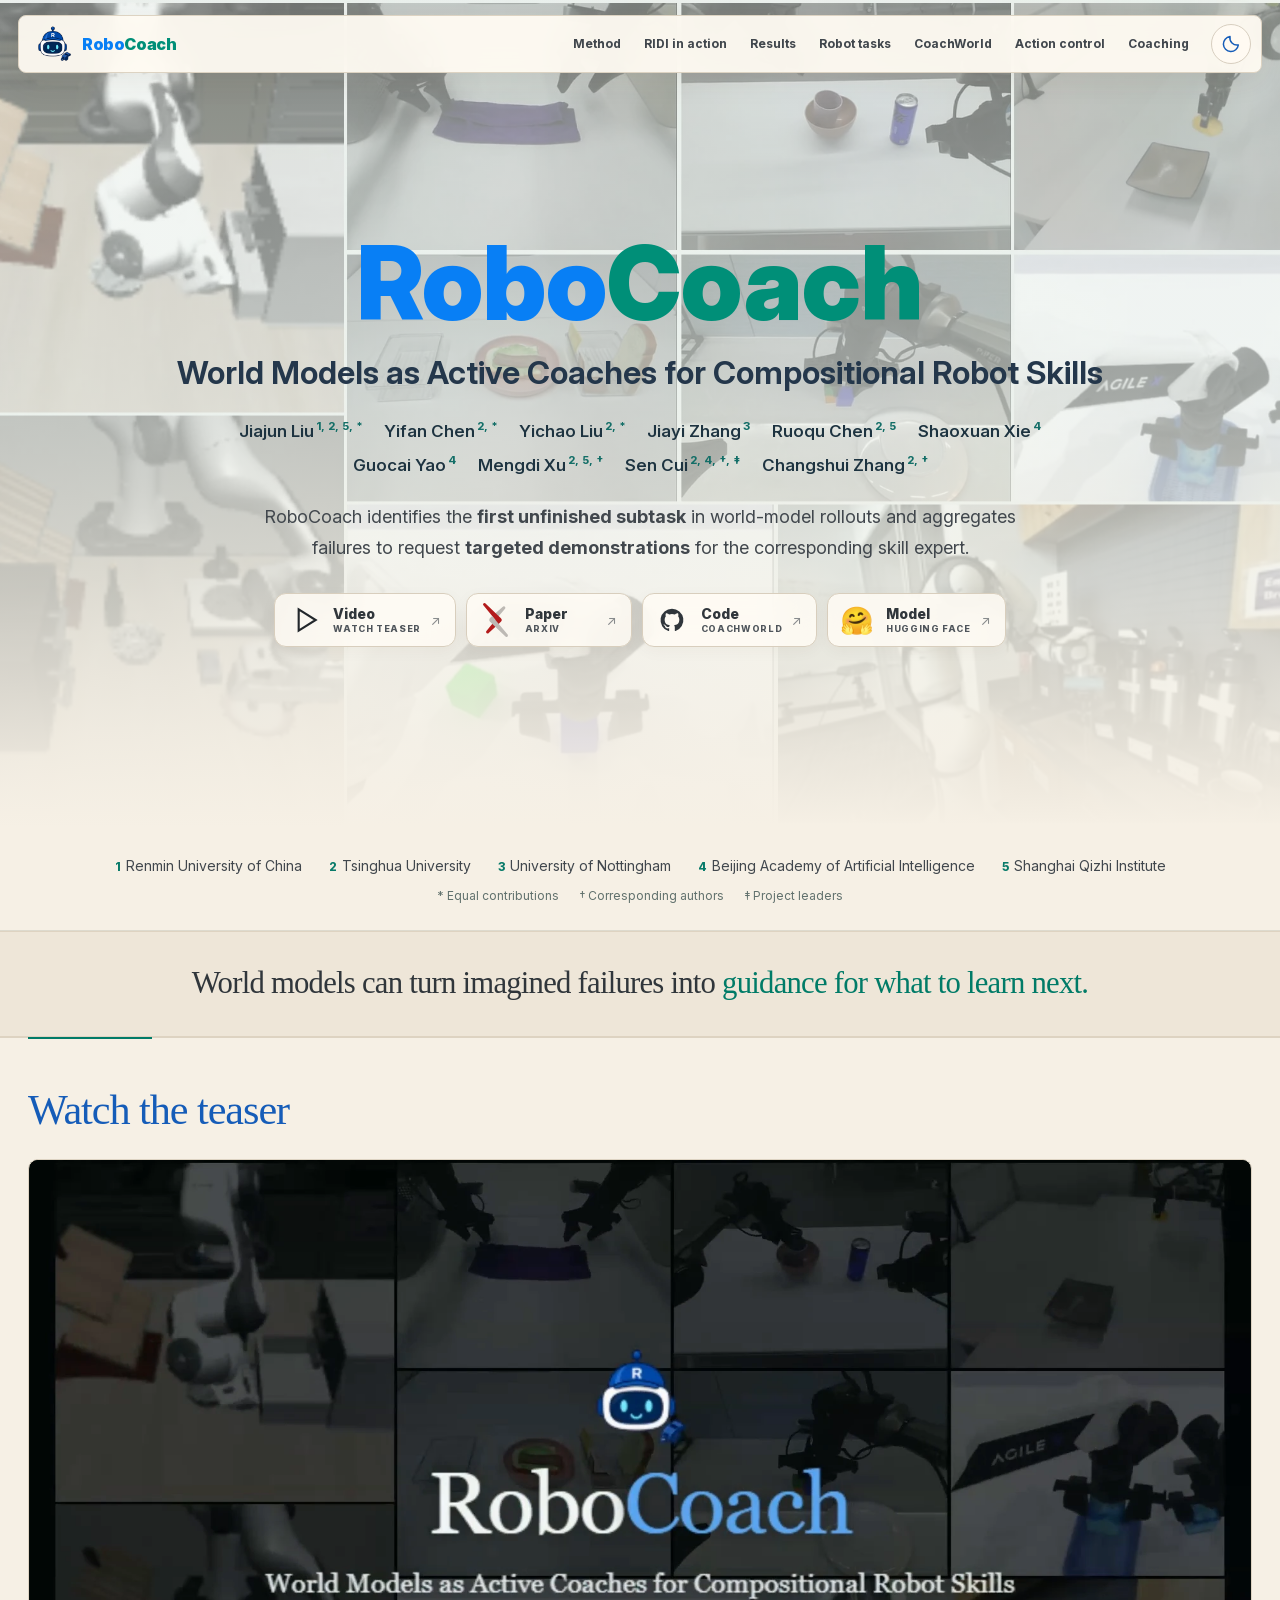
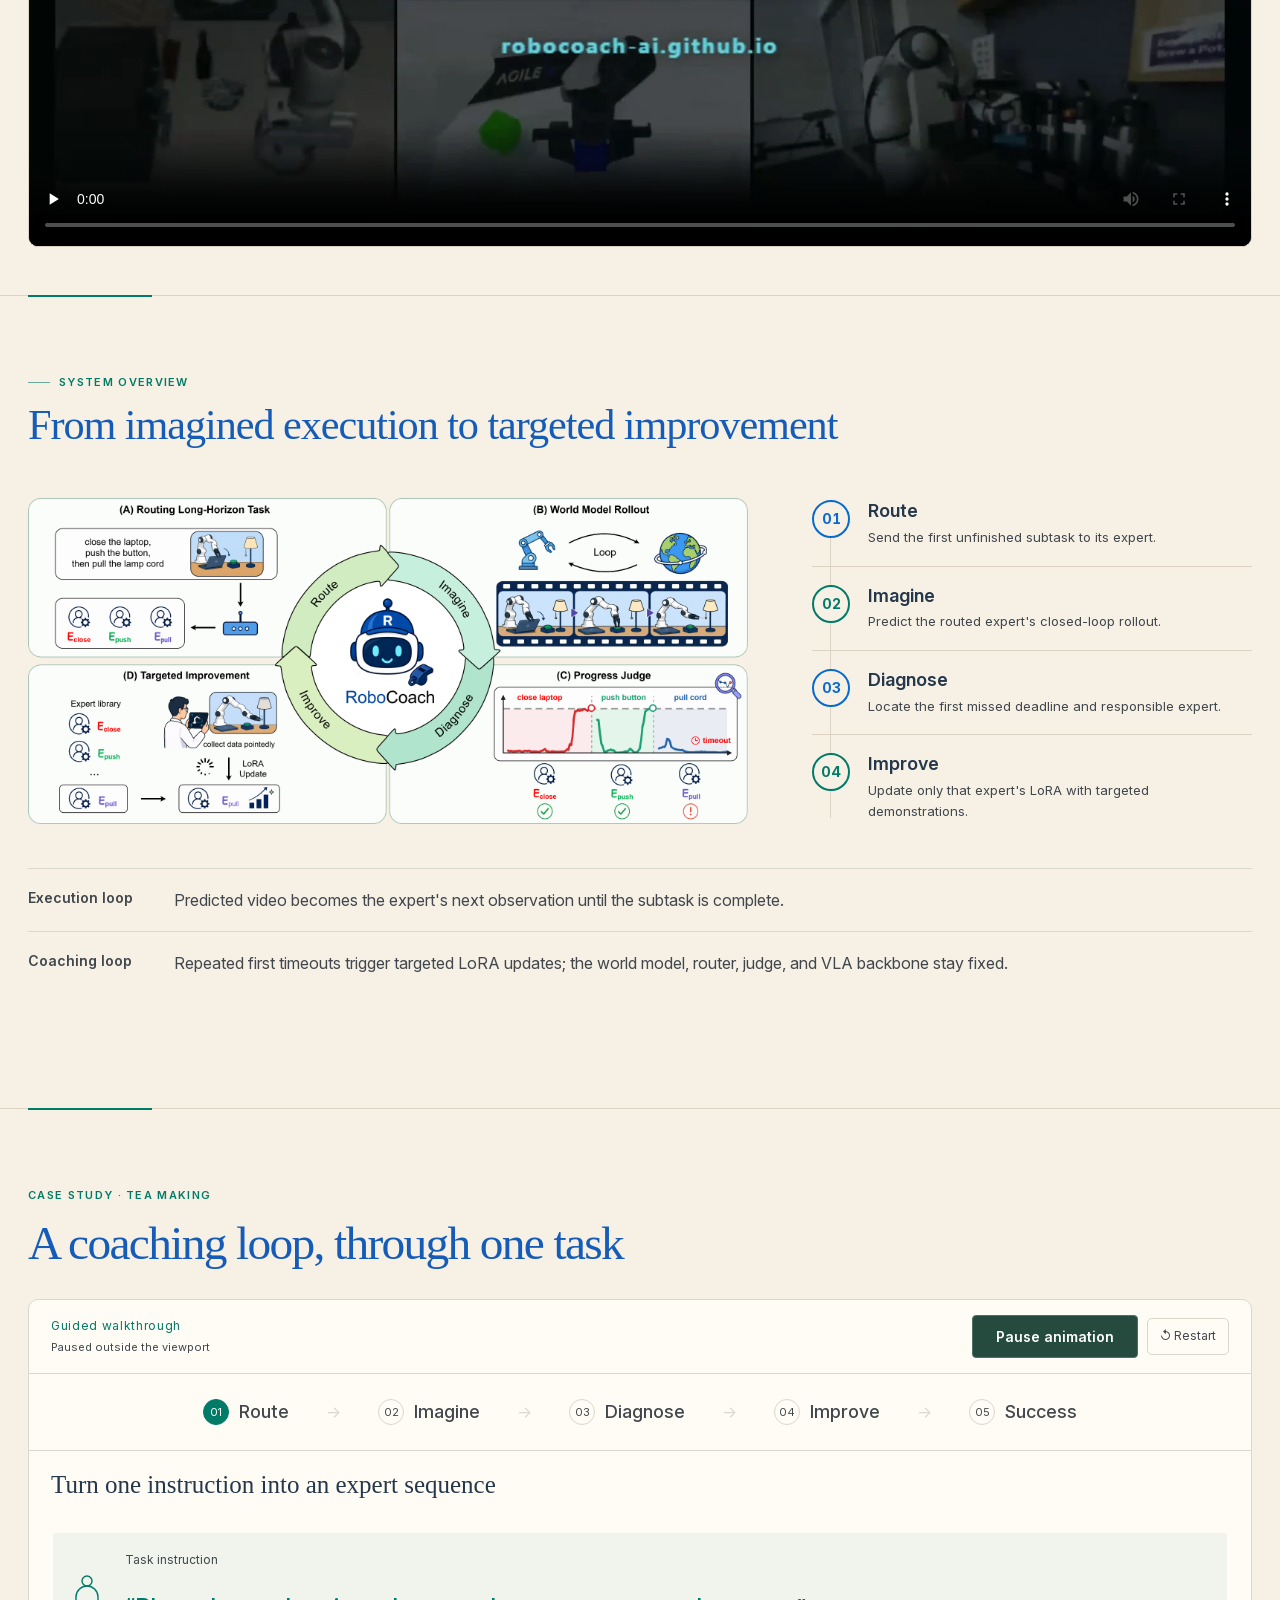
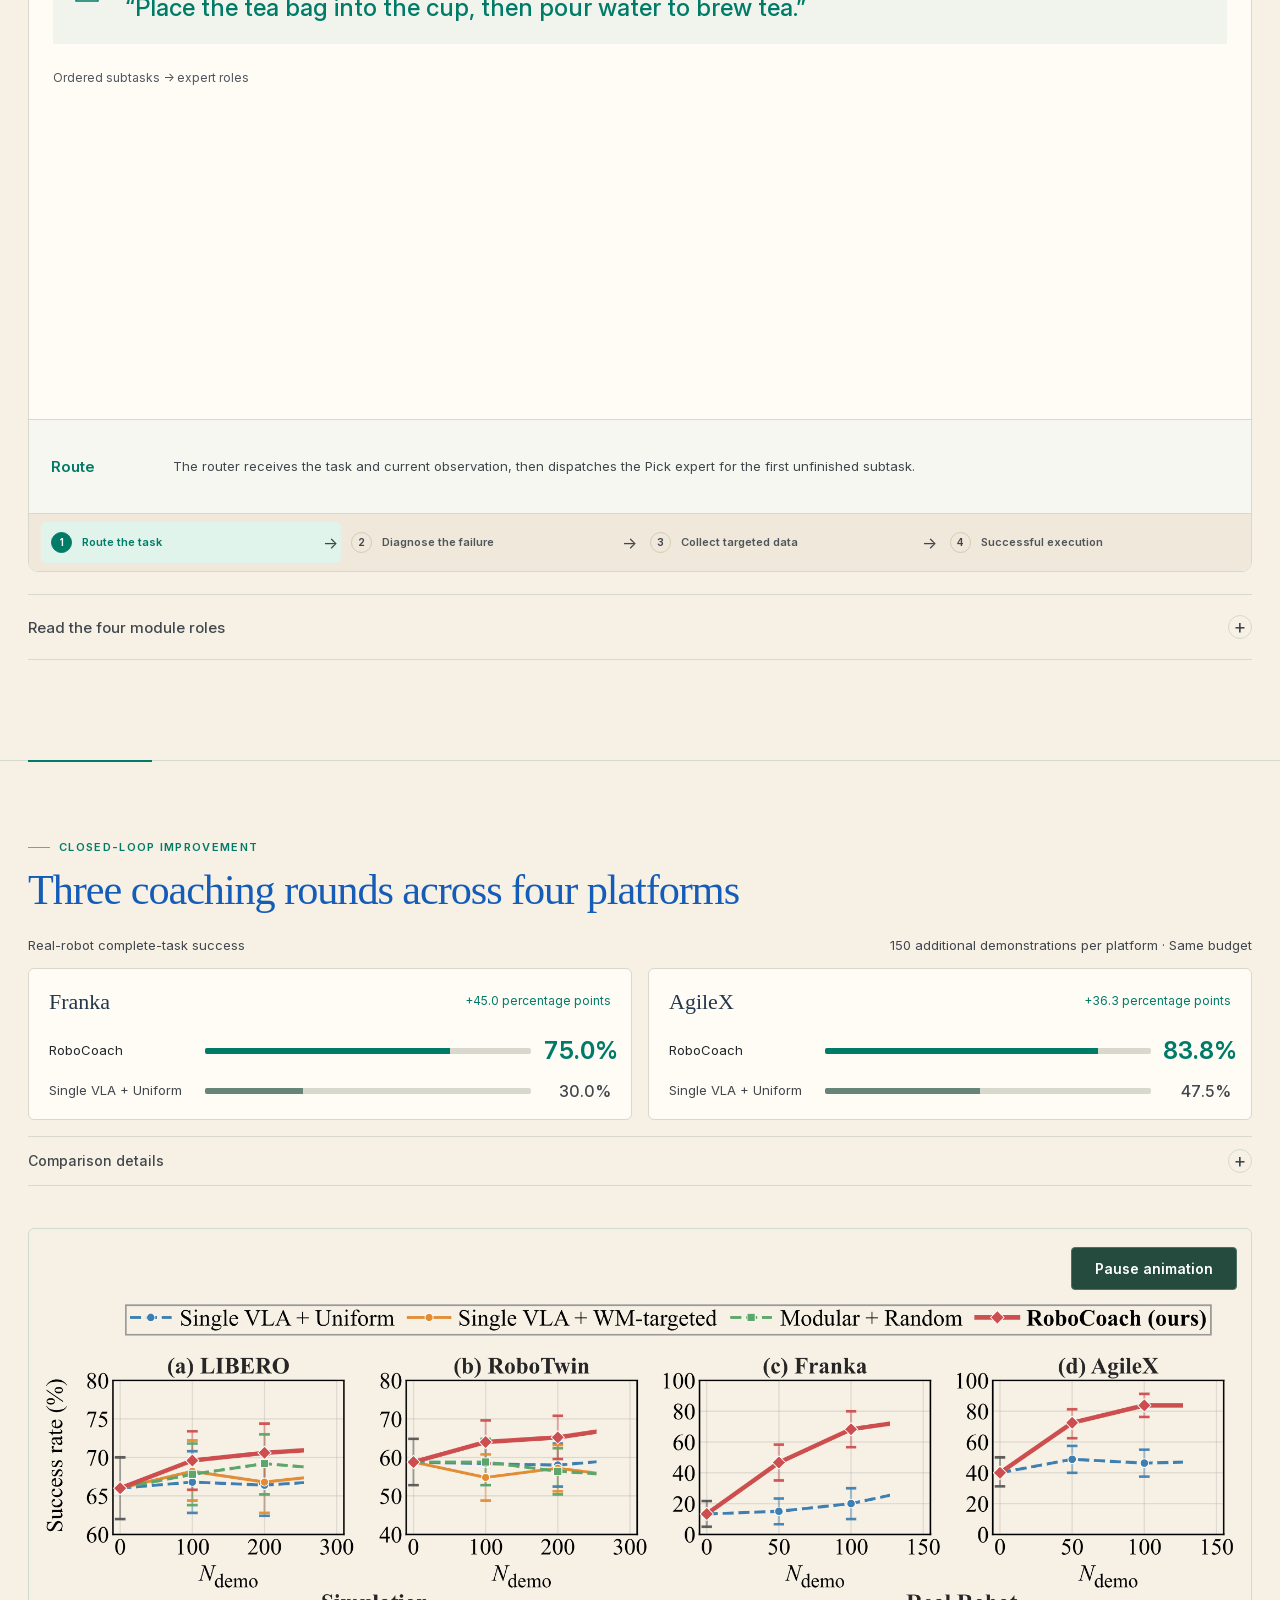
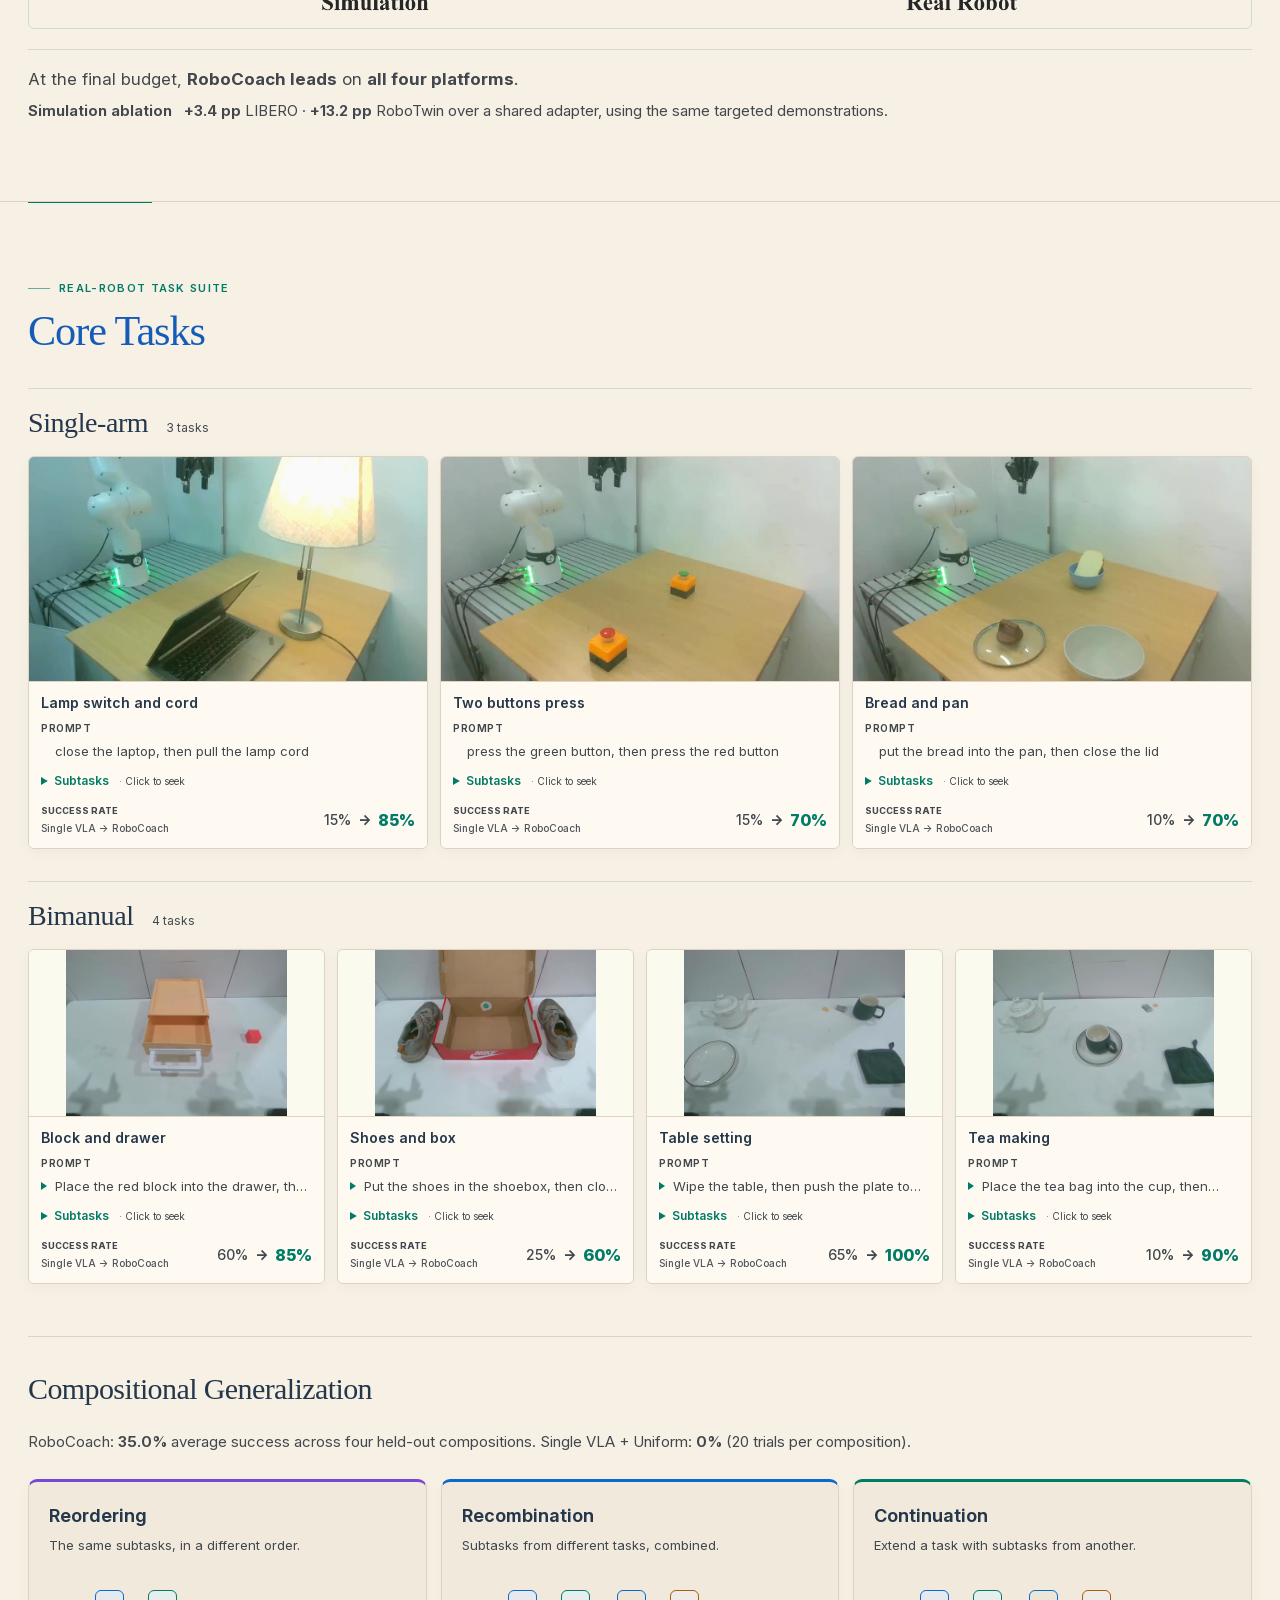
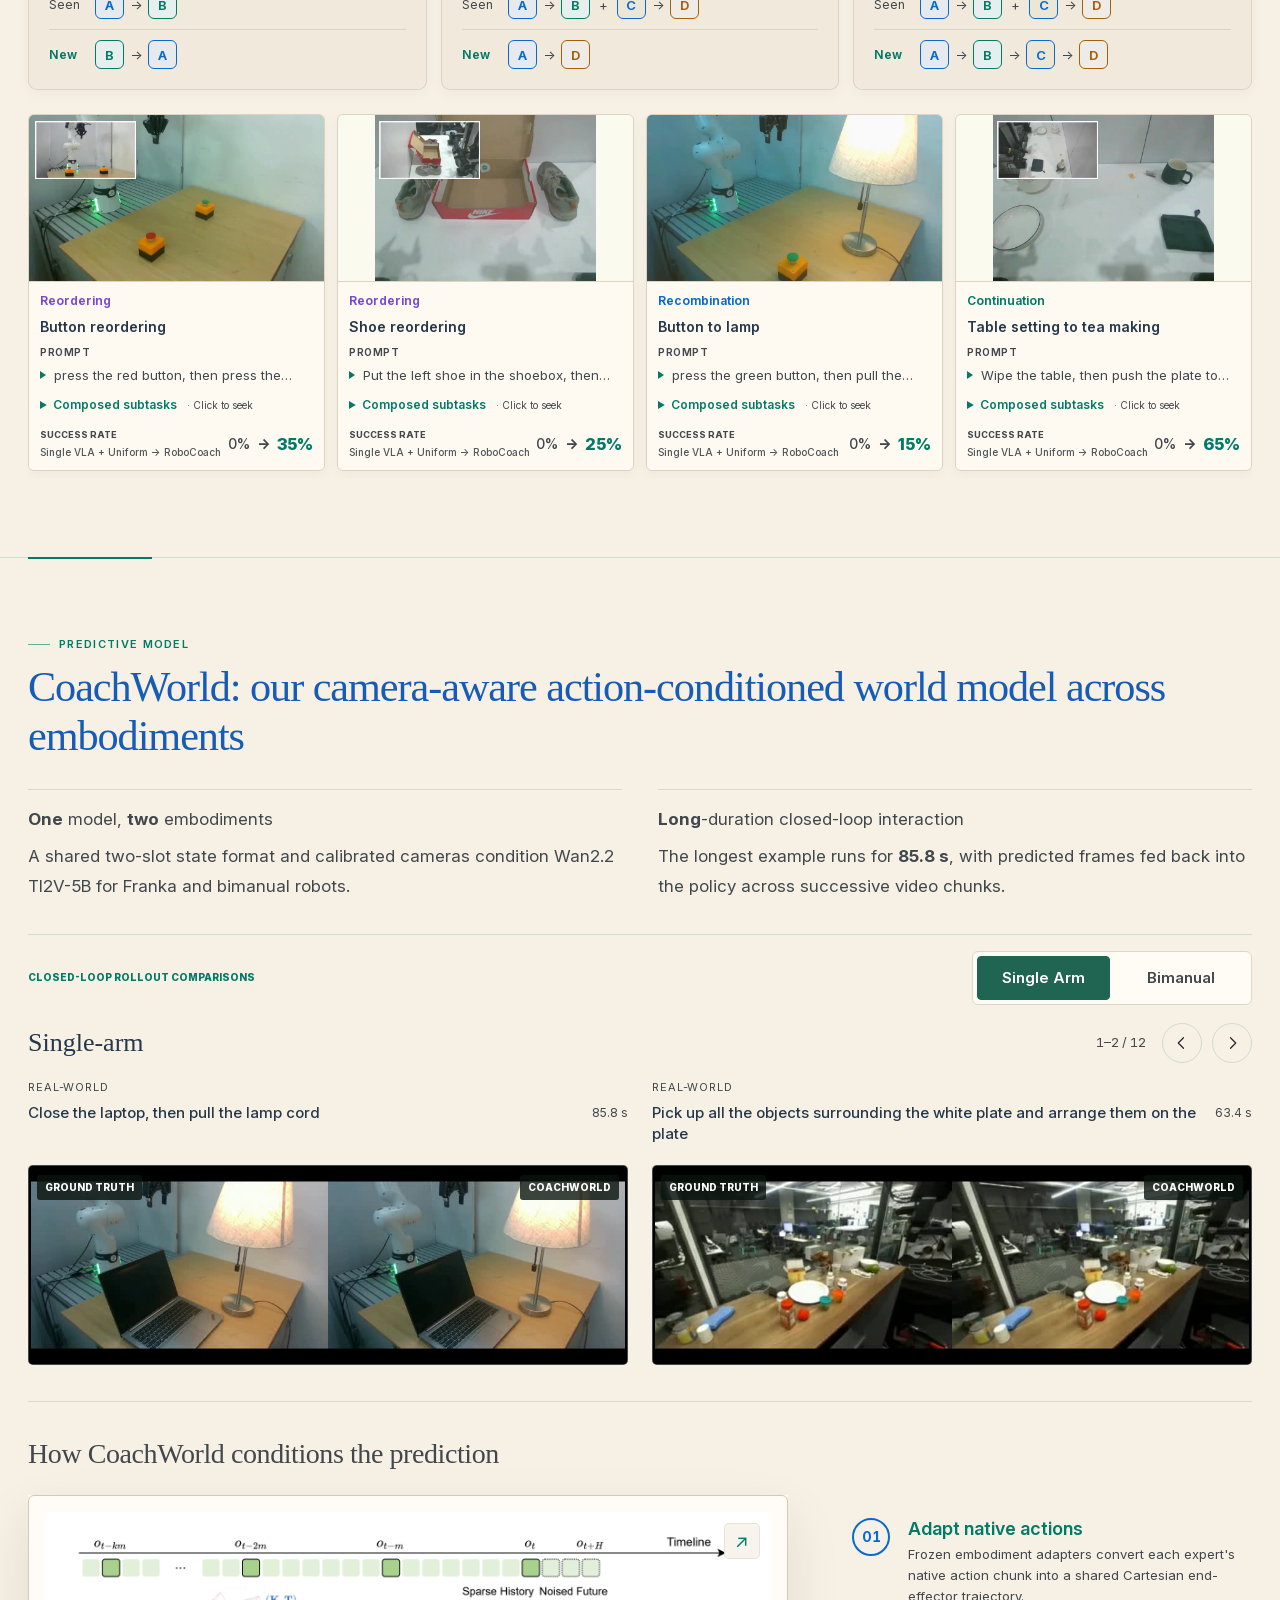
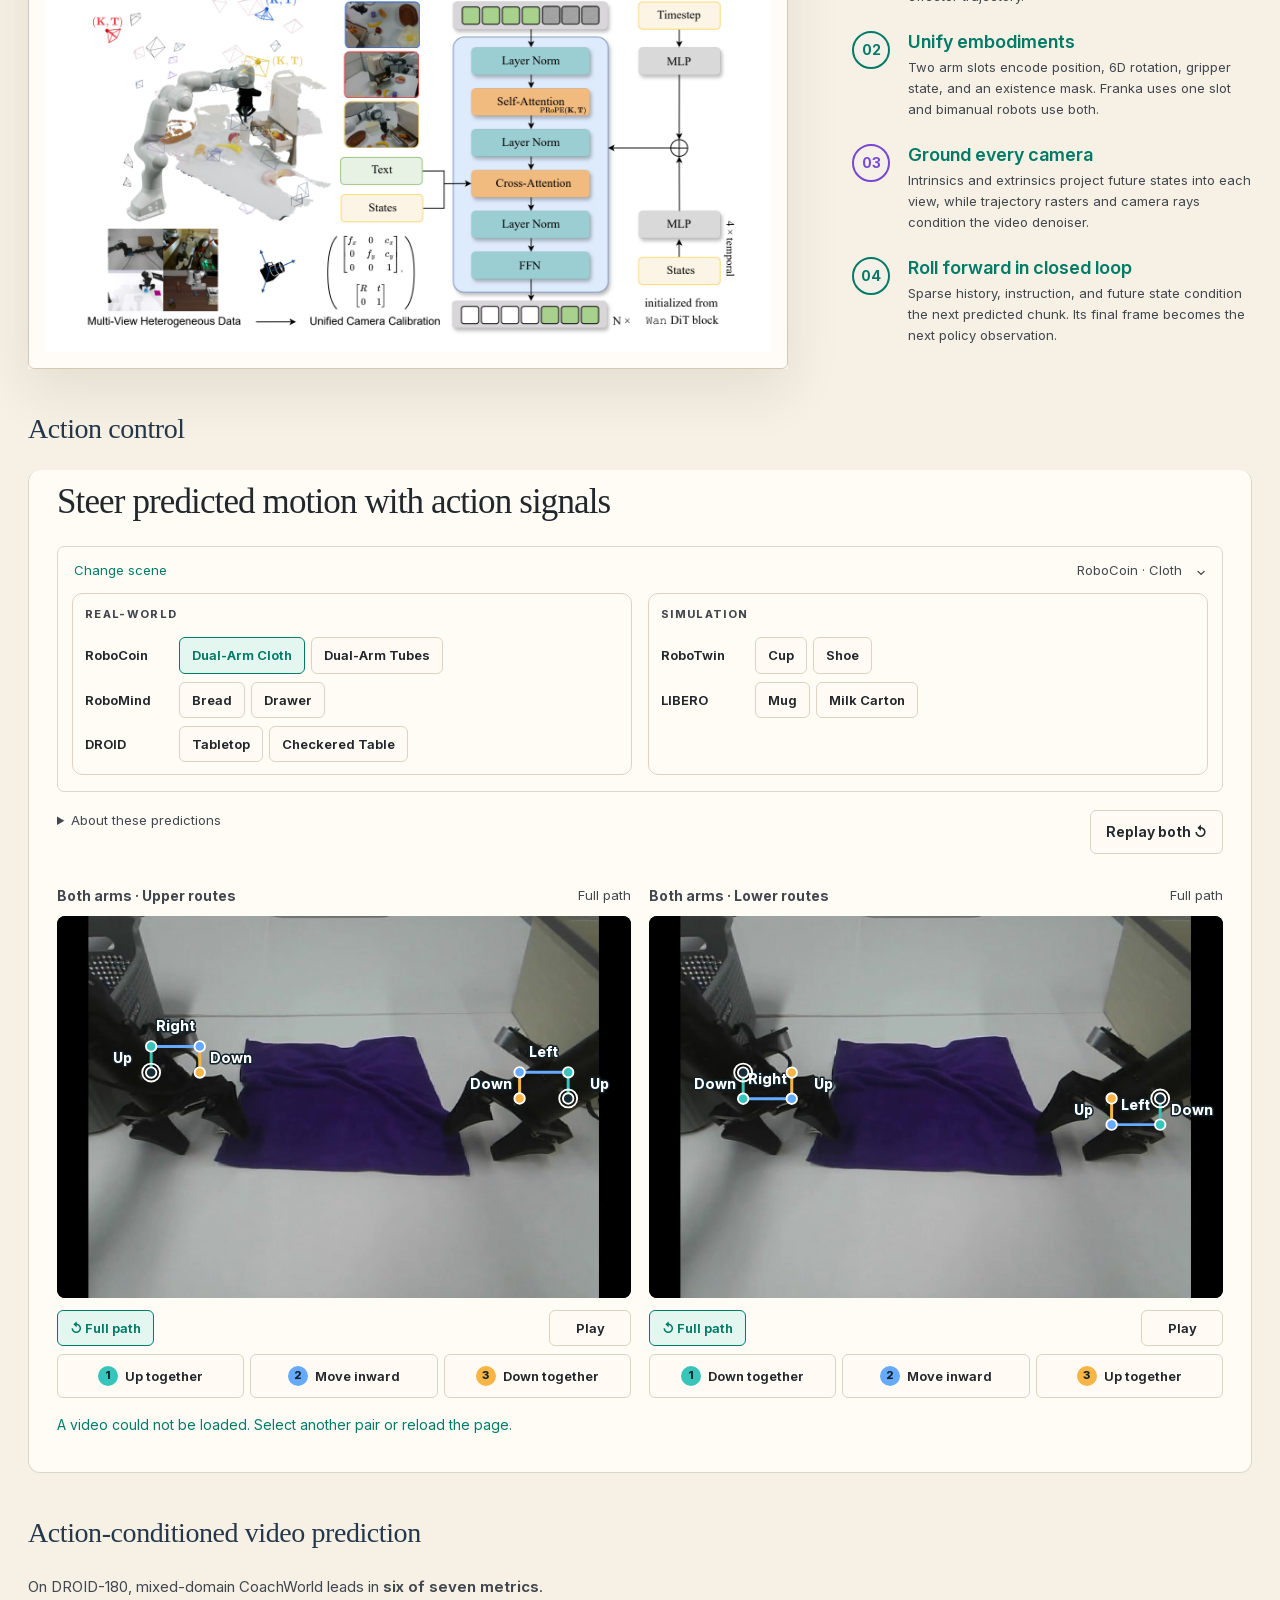
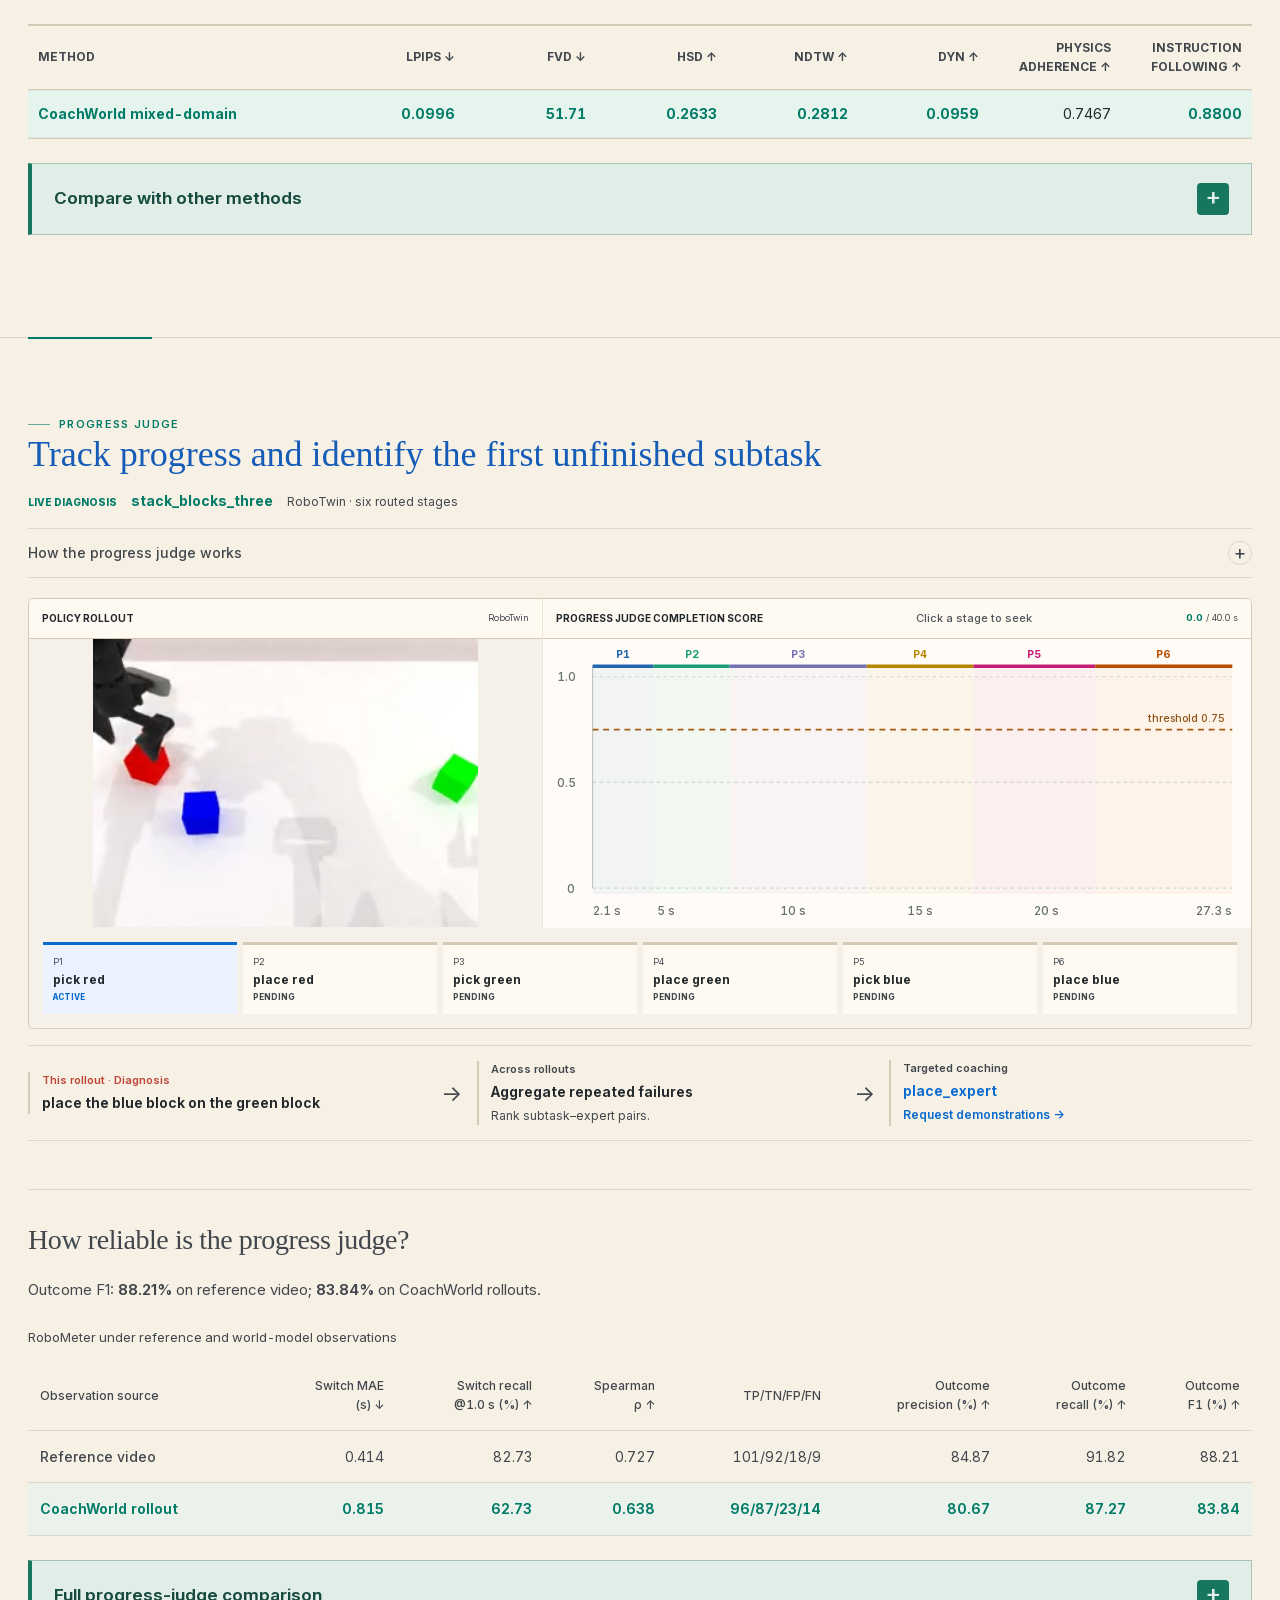
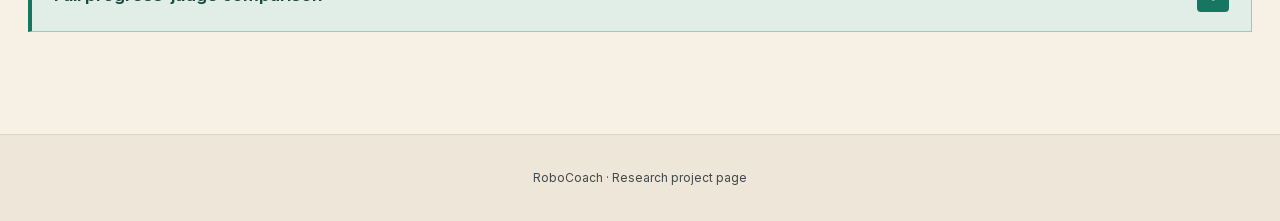
==== commit 7b703944: "Link Guocai Yao to verified scholar profile" ====
--- a/index.html
+++ b/index.html
@@ -26,7 +26,7 @@
 <link href="assets/rollout-carousel.css?v=embodiment-tabs-2" rel="stylesheet"/>
 <script defer="" src="assets/rollout-carousel.js?v=embodiment-tabs-1"></script>
 <link href="assets/hero-layout.css?v=2" rel="stylesheet"/>
-<link href="assets/review-polish.css?v=7" rel="stylesheet"/><script defer="" src="assets/review-polish.js?v=action-unfolded-1"></script><link href="assets/review-reading.css?v=action-unfolded-1" rel="stylesheet"/><script defer="" src="assets/ridi-walkthrough.js?v=8"></script><link href="assets/review-type.css?v=2" rel="stylesheet"/><link href="assets/hero-background.css?v=2" rel="stylesheet"/><link href="assets/reading-highlights.css?v=5" rel="stylesheet"/><link href="assets/author-credits.css?v=1" rel="stylesheet"/><link as="font" crossorigin="" href="assets/fonts/InterVariable.woff2" rel="preload" type="font/woff2"/></head>
+<link href="assets/review-polish.css?v=7" rel="stylesheet"/><script defer="" src="assets/review-polish.js?v=action-unfolded-1"></script><link href="assets/review-reading.css?v=action-unfolded-1" rel="stylesheet"/><script defer="" src="assets/ridi-walkthrough.js?v=8"></script><link href="assets/review-type.css?v=2" rel="stylesheet"/><link href="assets/hero-background.css?v=2" rel="stylesheet"/><link href="assets/reading-highlights.css?v=5" rel="stylesheet"/><link href="assets/author-credits.css?v=2" rel="stylesheet"/><link as="font" crossorigin="" href="assets/fonts/InterVariable.woff2" rel="preload" type="font/woff2"/></head>
 <body>
 <a class="skip-link" href="#main">Skip to content</a>
 <div aria-hidden="true" class="reading-progress"><span data-reading-progress=""></span></div>
@@ -60,16 +60,16 @@
 <h1 id="hero-title"><span class="hero-title-robo">Robo</span><span class="hero-title-coach">Coach</span></h1>
 <p class="hero-subtitle">World Models as Active Coaches for Compositional <span class="hero-subtitle-last">Robot Skills</span></p>
 <div aria-label="Authors" class="hero-authors">
-<span>Jiajun Liu<sup>1, 2, 5, *</sup></span>
-<span>Yifan Chen<sup>2, *</sup></span>
-<span>Yichao Liu<sup>2, *</sup></span>
-<span>Jiayi Zhang<sup>3</sup></span>
-<span>Ruoqu Chen<sup>2, 5</sup></span>
-<span>Shaoxuan Xie<sup>4</sup></span>
-<span>Guocai Yao<sup>4</sup></span>
-<span>Mengdi Xu<sup>2, 5, †</sup></span>
-<span>Sen Cui<sup>2, 4, †, ‡</sup></span>
-<span>Changshui Zhang<sup>2, †</sup></span>
+<span><a href="https://jedward225.github.io/" target="_blank" rel="noopener noreferrer">Jiajun Liu</a><sup>1, 2, 5, *</sup></span>
+<span><a href="https://cyf-24.github.io/" target="_blank" rel="noopener noreferrer">Yifan Chen</a><sup>2, *</sup></span>
+<span><a href="#top">Yichao Liu</a><sup>2, *</sup></span>
+<span><a href="https://zhangjiayi24.github.io/" target="_blank" rel="noopener noreferrer">Jiayi Zhang</a><sup>3</sup></span>
+<span><a href="https://ruoqu.cc/" target="_blank" rel="noopener noreferrer">Ruoqu Chen</a><sup>2, 5</sup></span>
+<span><a href="#top">Shaoxuan Xie</a><sup>4</sup></span>
+<span><a href="https://scholar.google.com/citations?user=FLkv_vIAAAAJ&amp;hl=zh-CN" target="_blank" rel="noopener noreferrer">Guocai Yao</a><sup>4</sup></span>
+<span><a href="https://www.mengdixu.me/" target="_blank" rel="noopener noreferrer">Mengdi Xu</a><sup>2, 5, †</sup></span>
+<span><a href="https://sencui-thu.github.io/" target="_blank" rel="noopener noreferrer">Sen Cui</a><sup>2, 4, †, ‡</sup></span>
+<span><a href="https://www.au.tsinghua.edu.cn/en/info/1078/3205.htm" target="_blank" rel="noopener noreferrer">Changshui Zhang</a><sup>2, †</sup></span>
 </div>
 <p class="hero-summary">RoboCoach identifies the <strong>first unfinished subtask</strong> in world-model rollouts and aggregates failures to request <strong>targeted demonstrations</strong> for the corresponding skill expert.</p>
 <div aria-label="Project resources" class="resource-dock">
--- a/assets/author-credits.css
+++ b/assets/author-credits.css
@@ -32,6 +32,20 @@
   white-space: nowrap;
 }
 
+.hero-authors a {
+  color: inherit;
+  text-decoration: underline;
+  text-decoration-color: transparent;
+  text-underline-offset: 3px;
+  transition: color .15s ease, text-decoration-color .15s ease;
+}
+
+.hero-authors a:hover,
+.hero-authors a:focus-visible {
+  color: #087a69;
+  text-decoration-color: currentColor;
+}
+
 .hero-authors sup {
   margin-left: 2px;
   color: #136e67;
@@ -42,6 +56,11 @@
 
 html[data-theme="dark"] .hero-authors {
   color: #e1eeea;
+}
+
+html[data-theme="dark"] .hero-authors a:hover,
+html[data-theme="dark"] .hero-authors a:focus-visible {
+  color: #9ce0d2;
 }
 
 html[data-theme="dark"] .hero-authors sup {
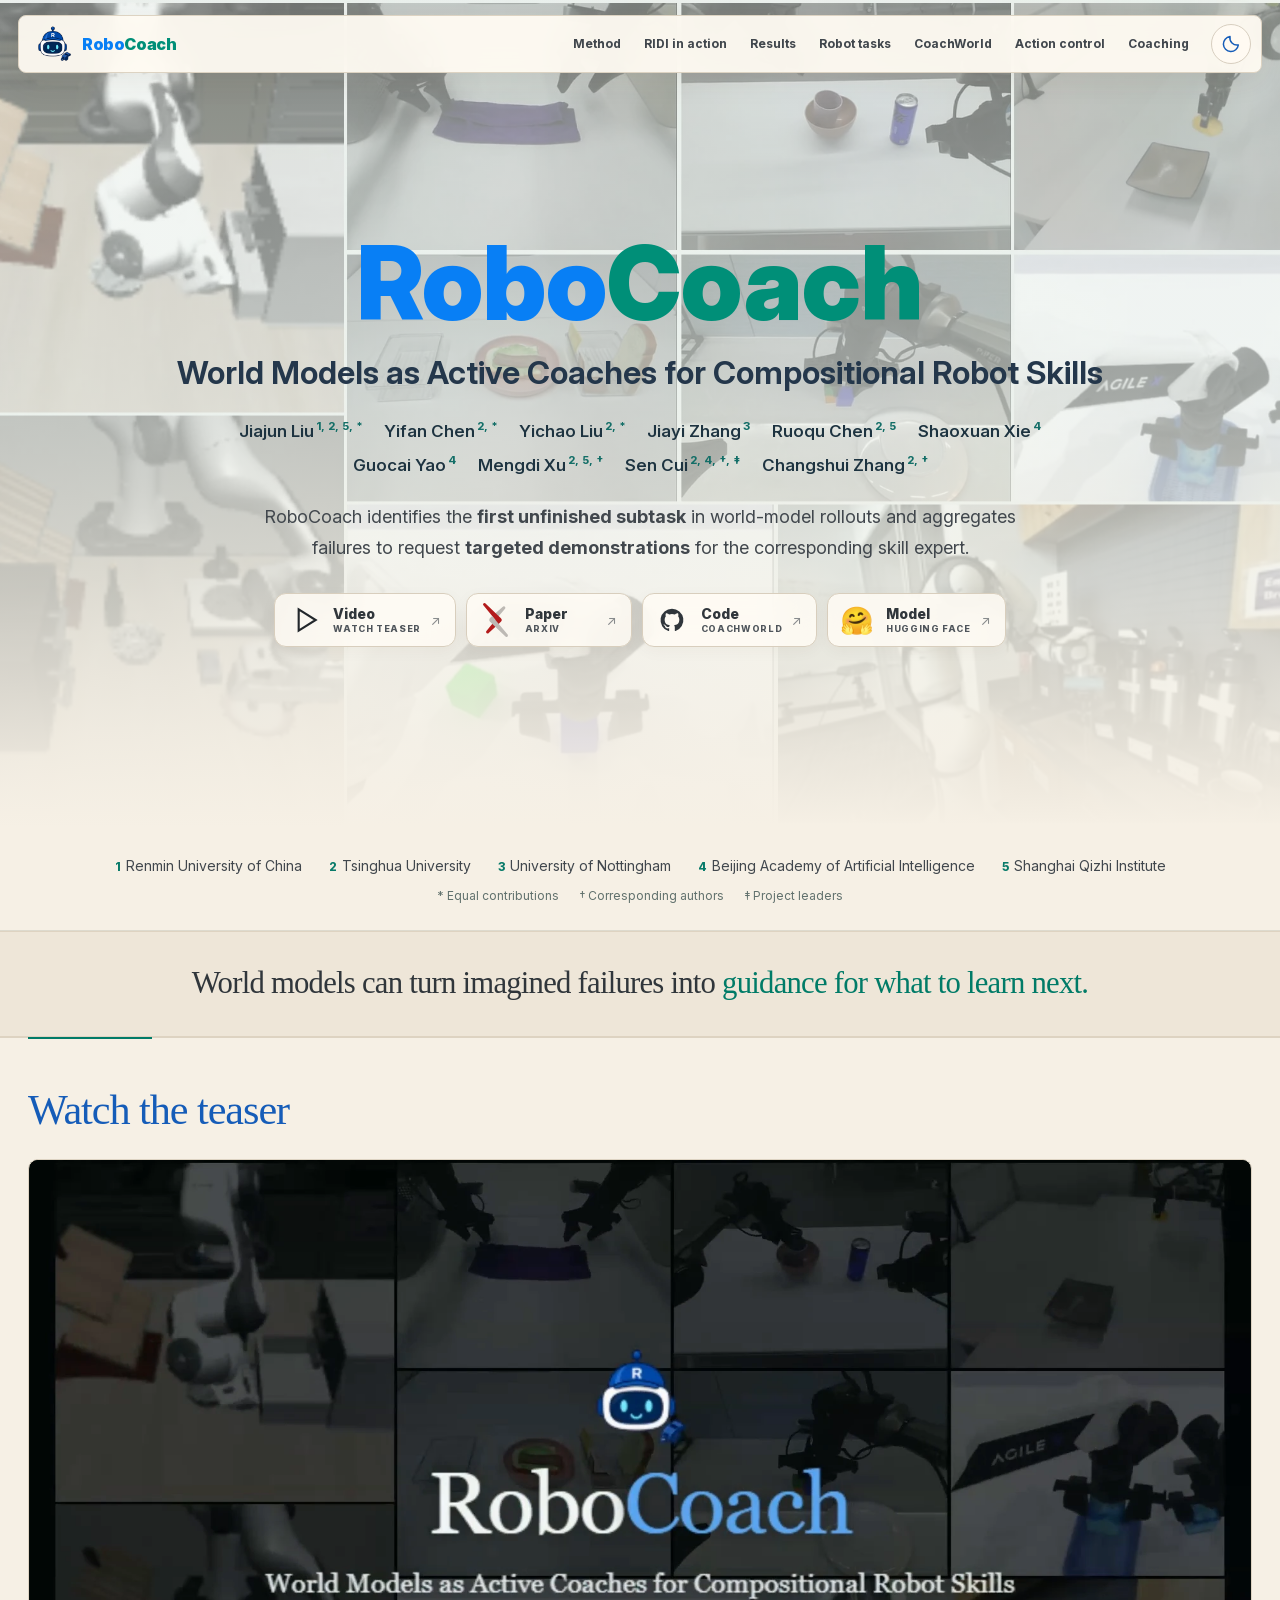
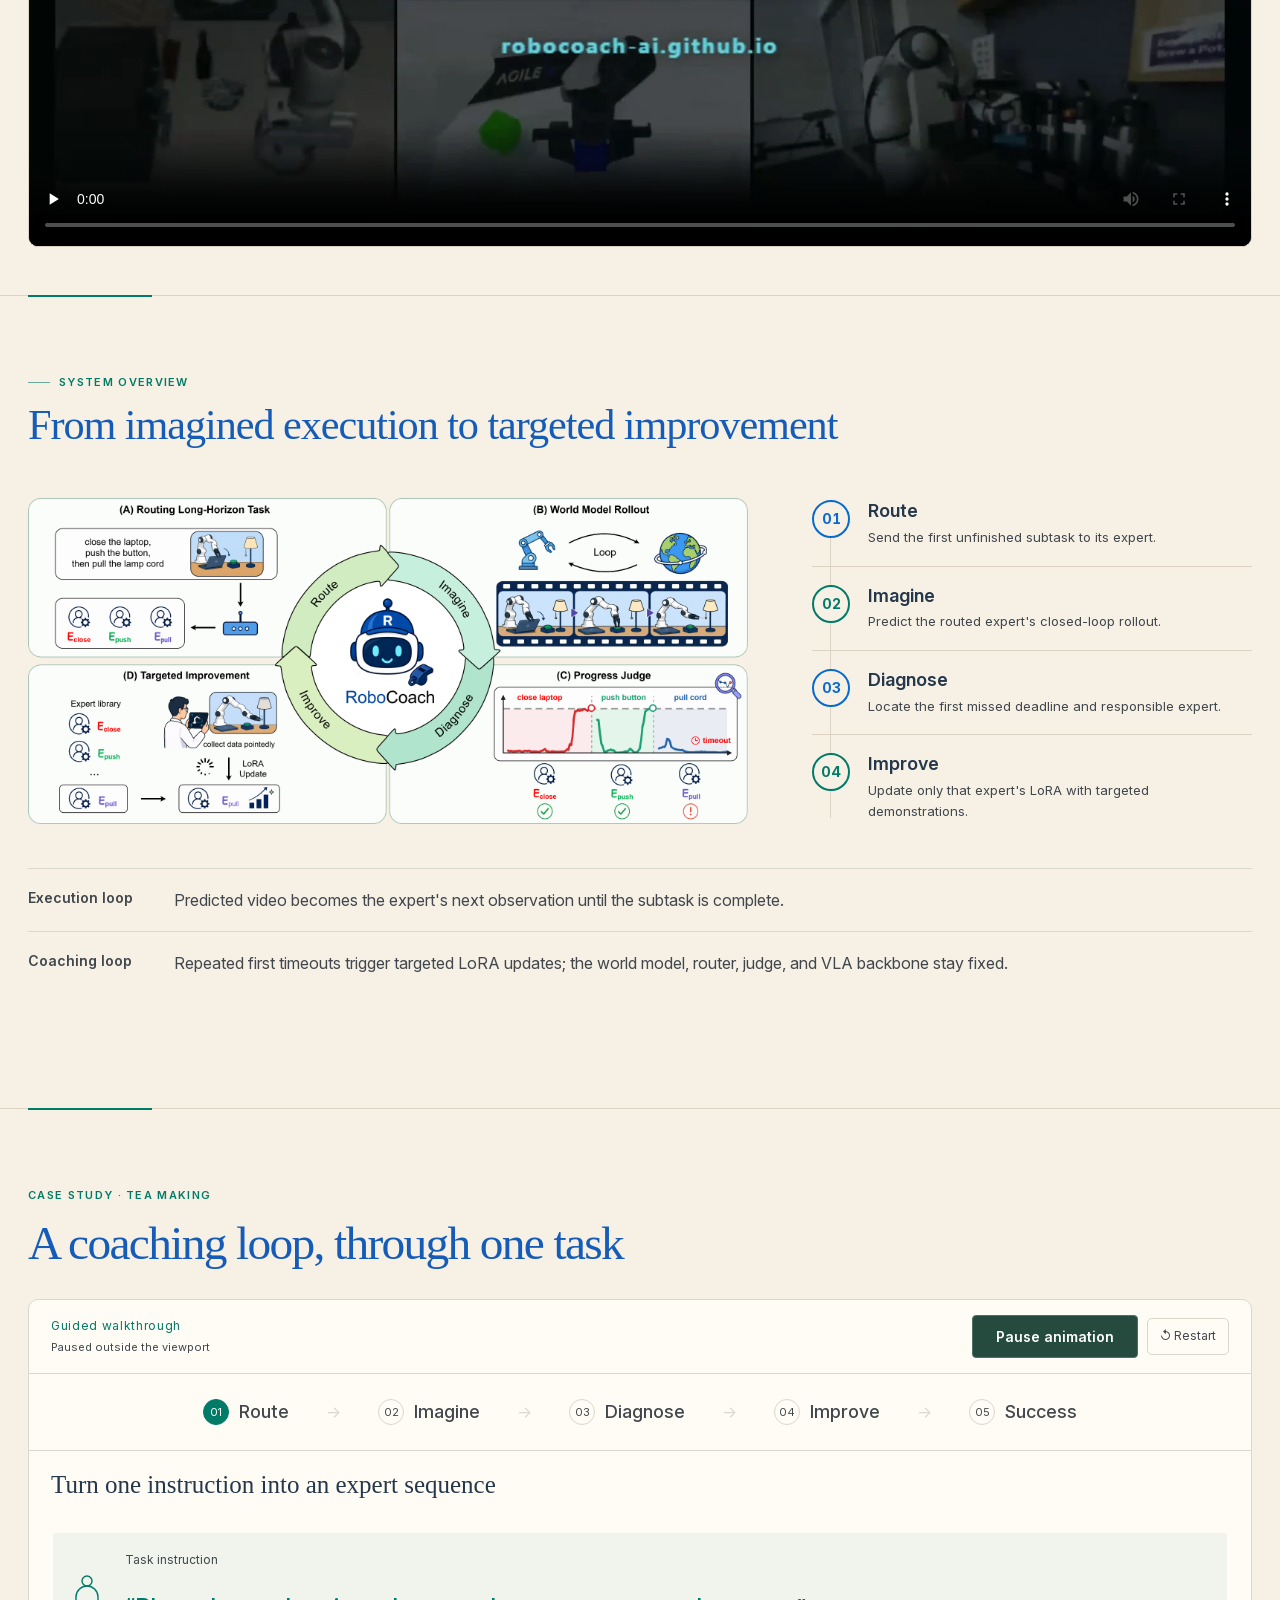
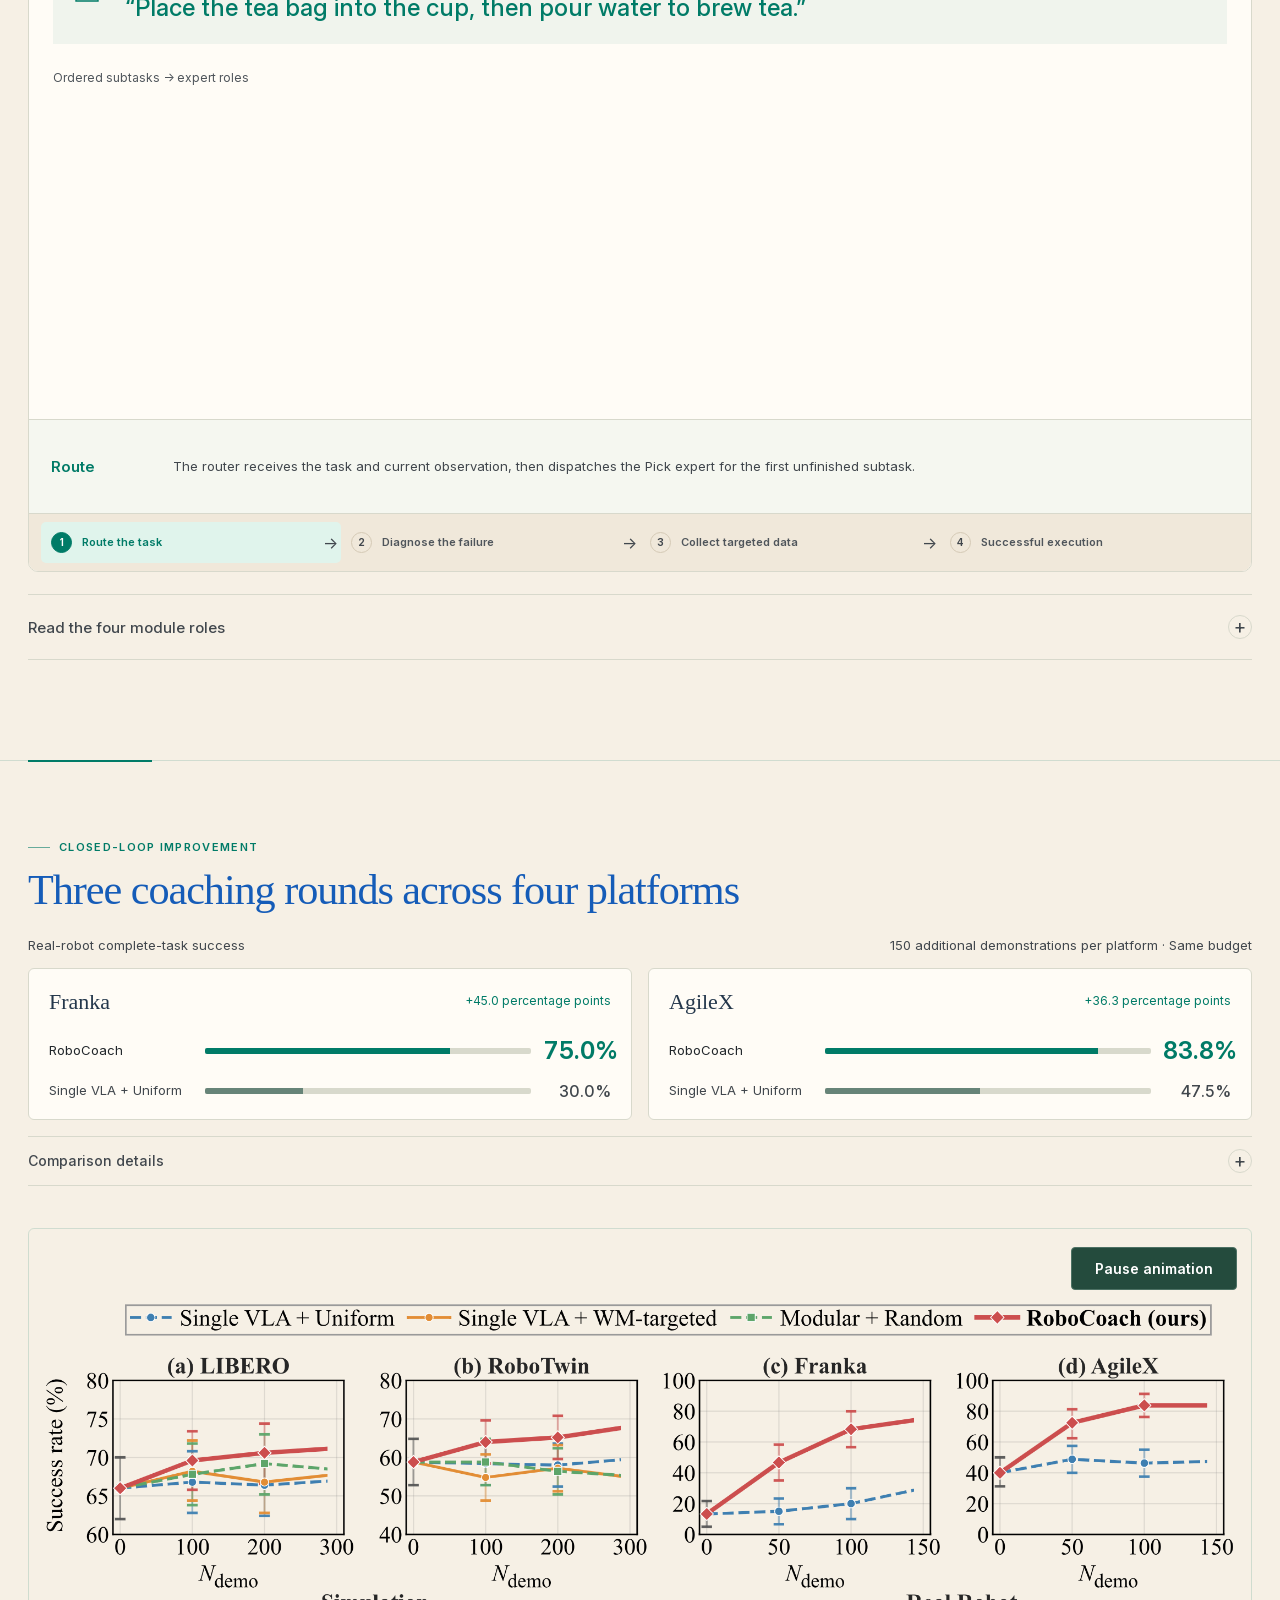
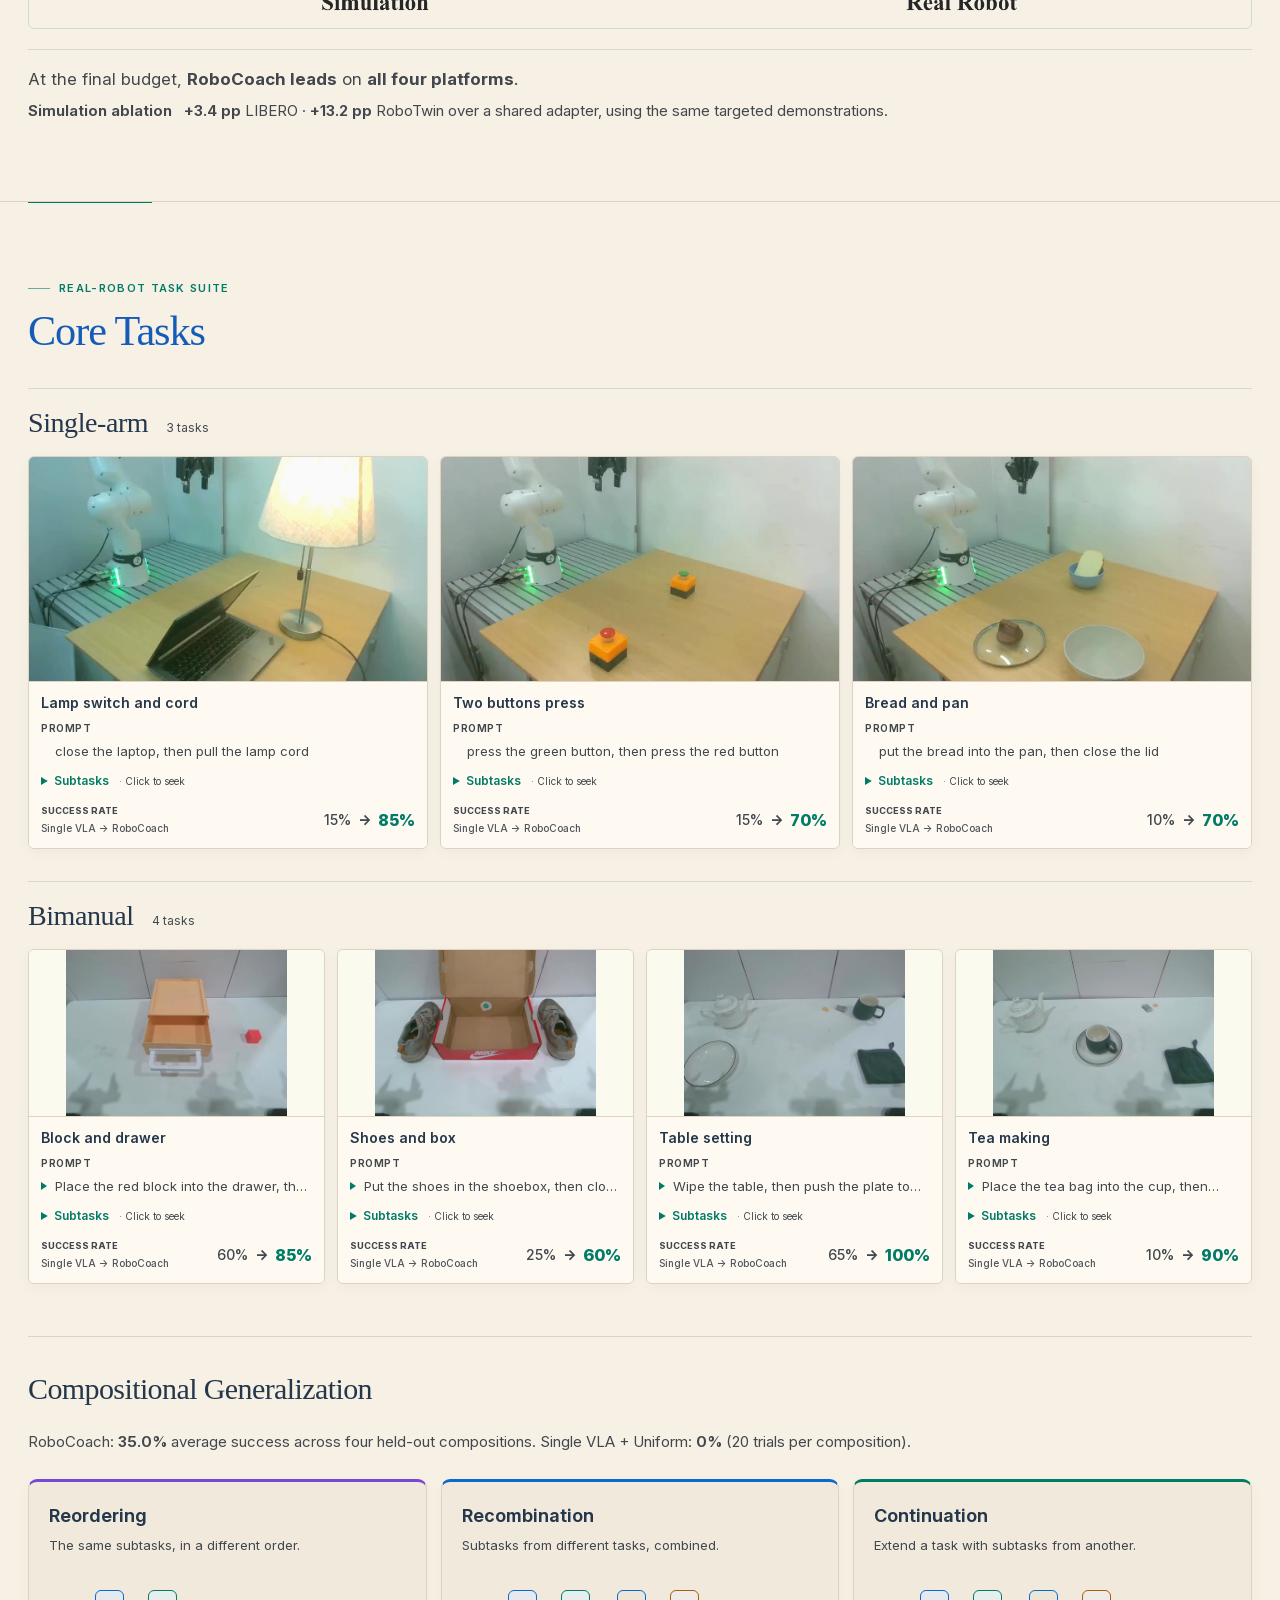
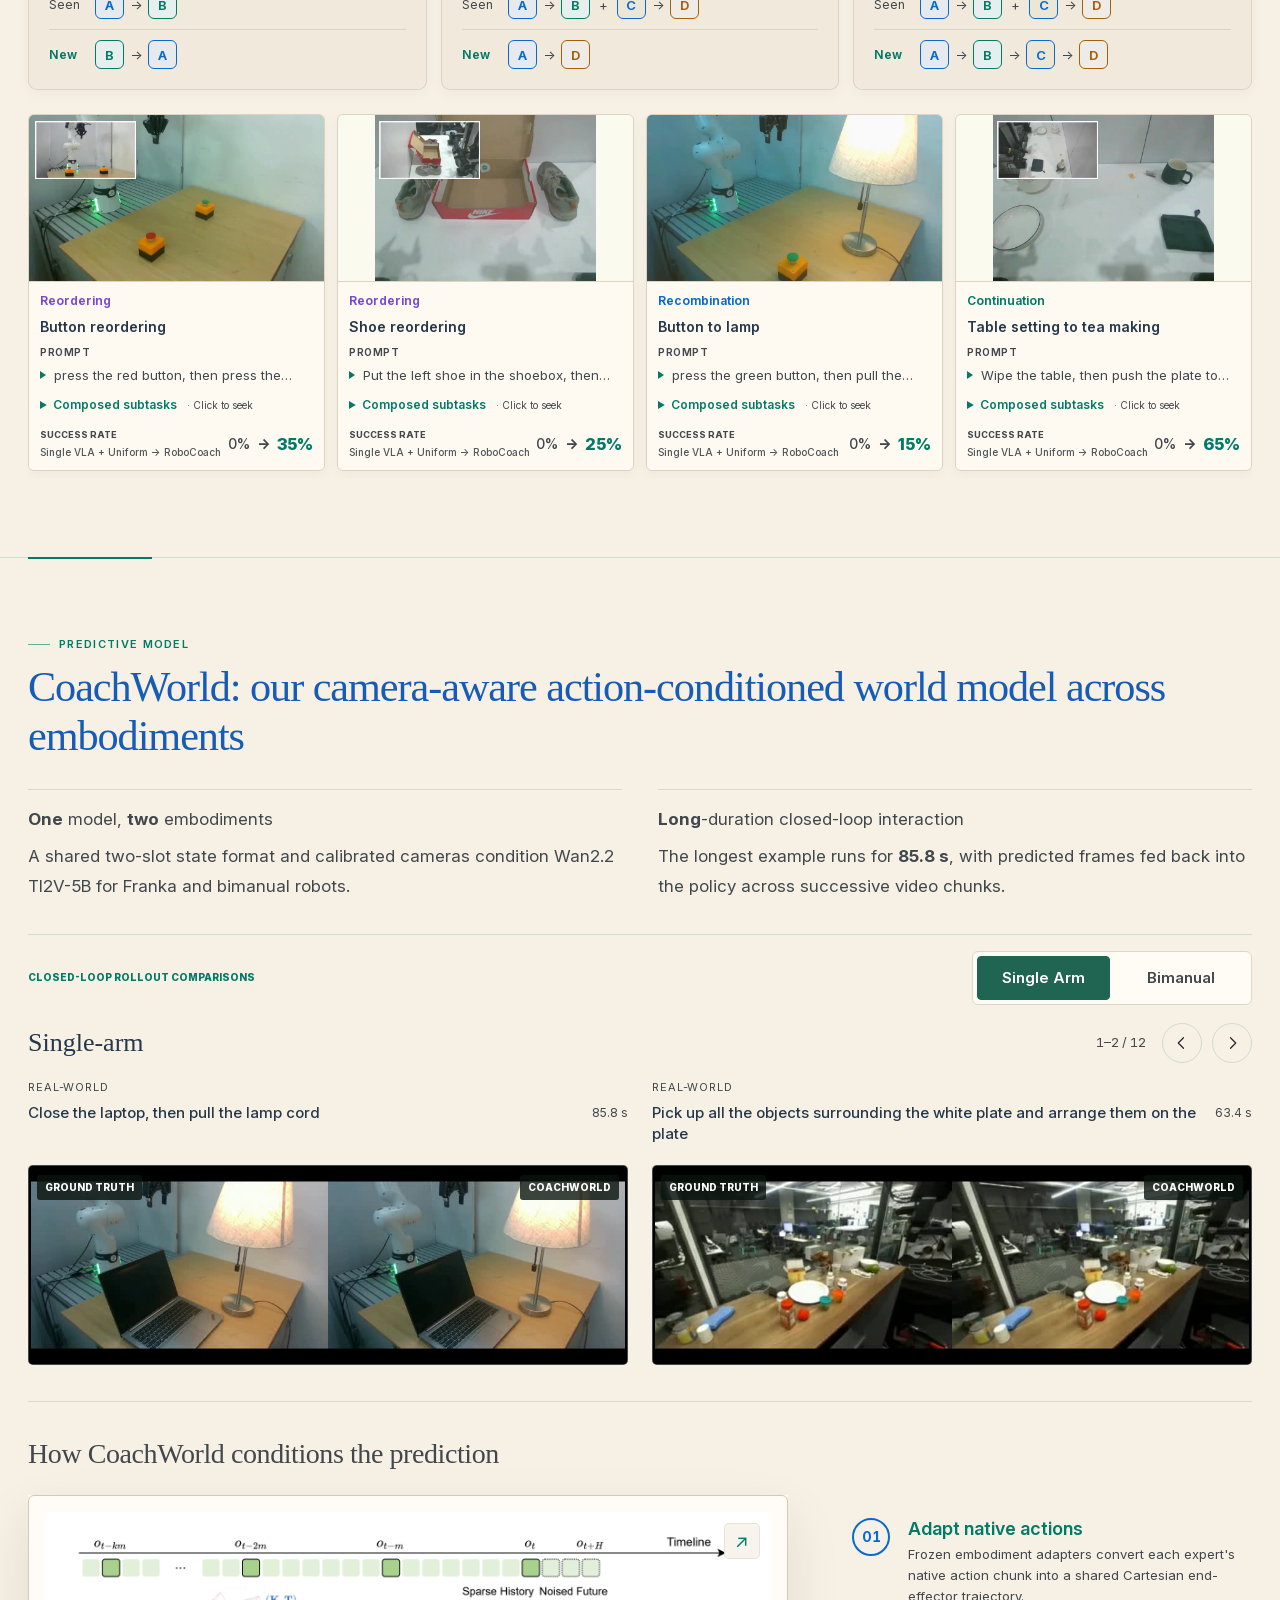
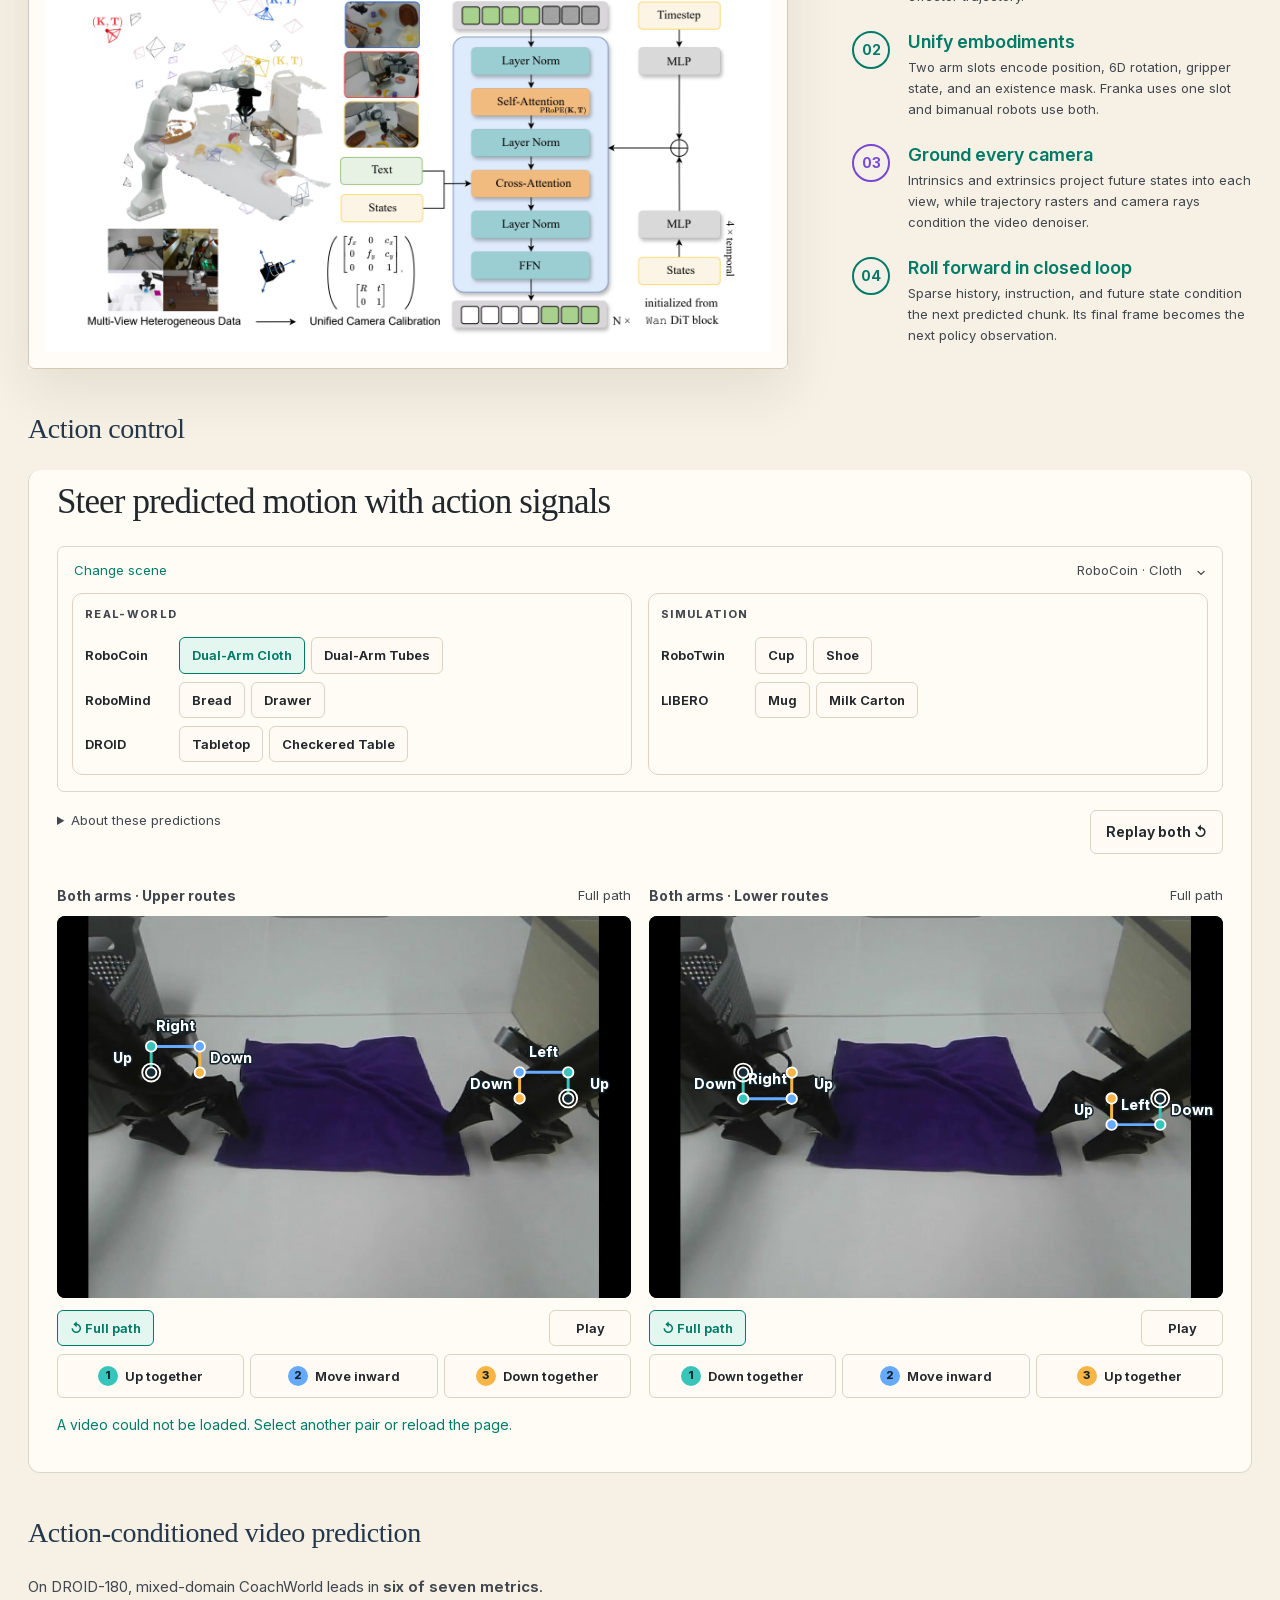
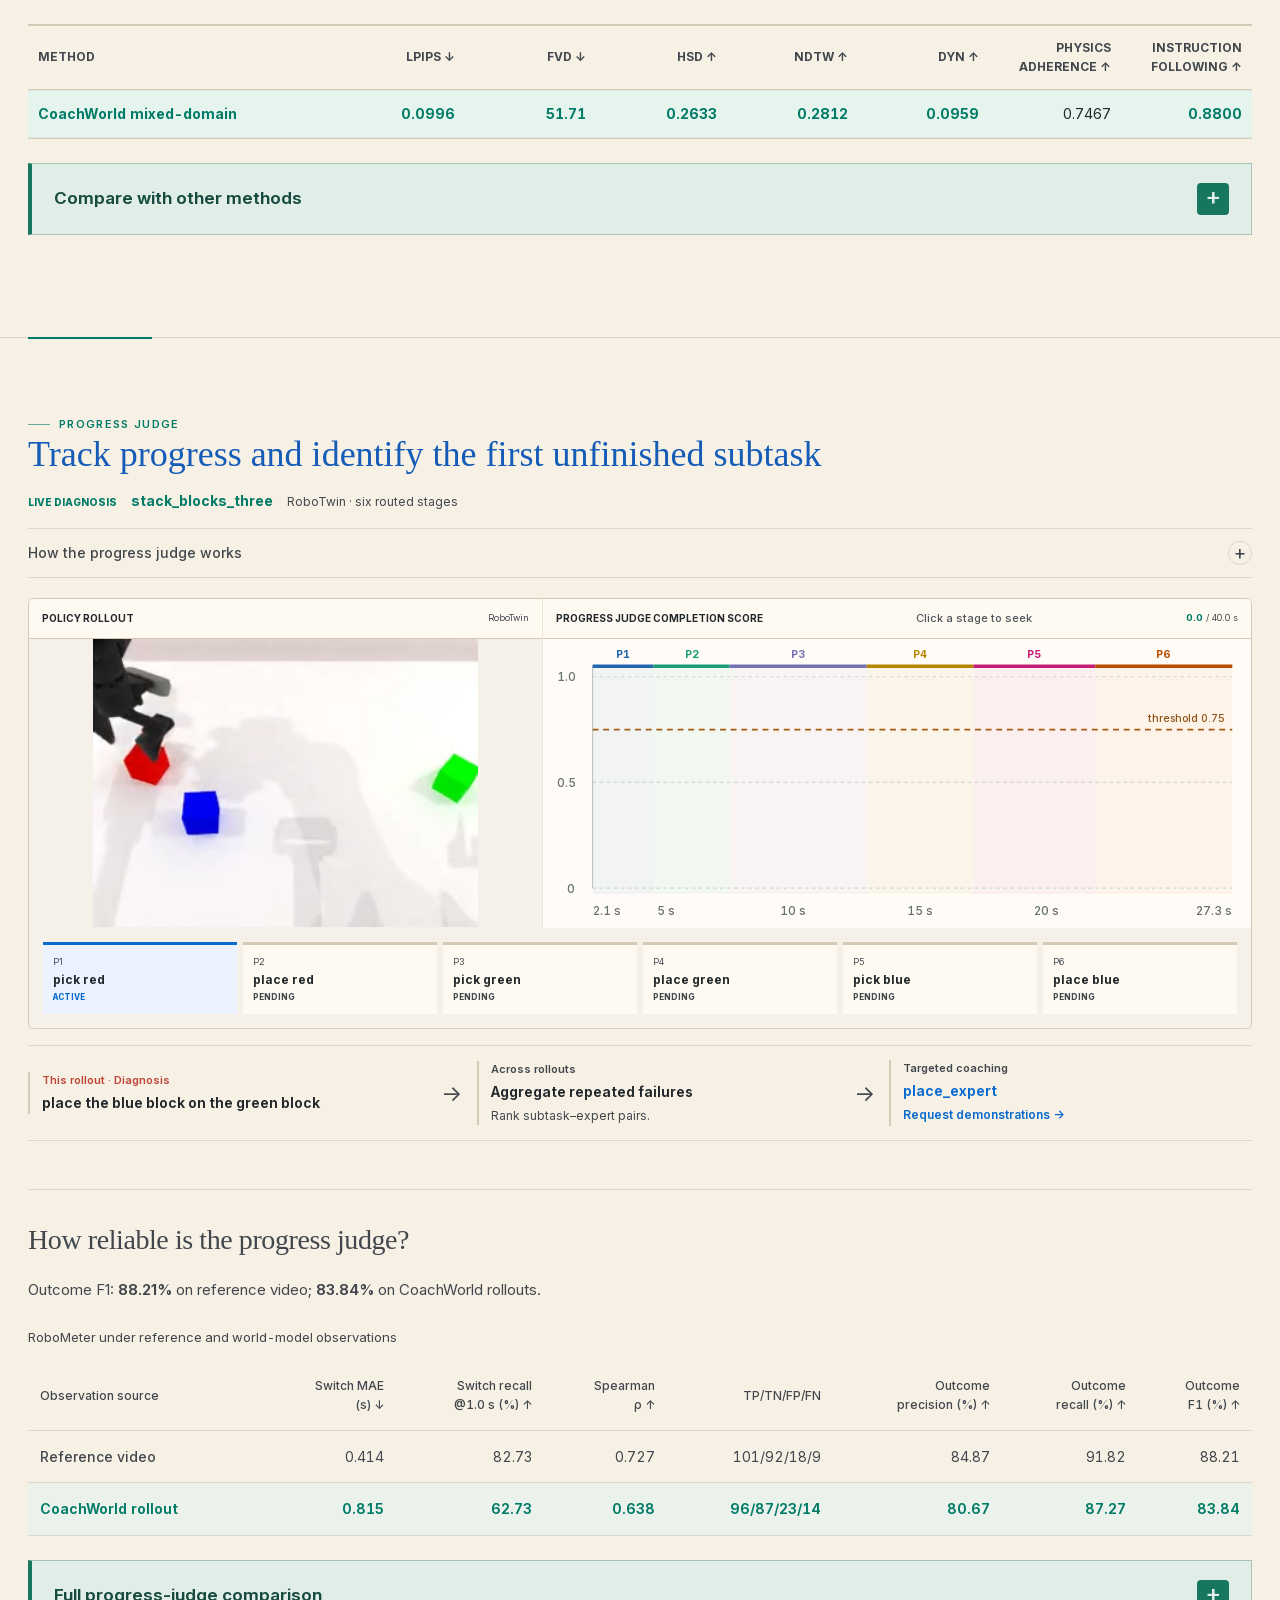
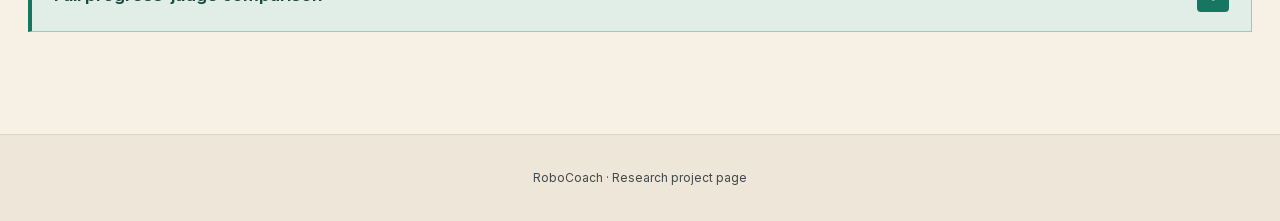
==== commit 350af737: "Use Google Scholar links for authors without current homepages" ====
--- a/index.html
+++ b/index.html
@@ -62,14 +62,14 @@
 <div aria-label="Authors" class="hero-authors">
 <span><a href="https://jedward225.github.io/" target="_blank" rel="noopener noreferrer">Jiajun Liu</a><sup>1, 2, 5, *</sup></span>
 <span><a href="https://cyf-24.github.io/" target="_blank" rel="noopener noreferrer">Yifan Chen</a><sup>2, *</sup></span>
-<span><a href="#top">Yichao Liu</a><sup>2, *</sup></span>
+<span><a href="https://scholar.google.com/scholar?q=%22Yichao+Liu%22+RoboCoach" target="_blank" rel="noopener noreferrer">Yichao Liu</a><sup>2, *</sup></span>
 <span><a href="https://zhangjiayi24.github.io/" target="_blank" rel="noopener noreferrer">Jiayi Zhang</a><sup>3</sup></span>
 <span><a href="https://ruoqu.cc/" target="_blank" rel="noopener noreferrer">Ruoqu Chen</a><sup>2, 5</sup></span>
-<span><a href="#top">Shaoxuan Xie</a><sup>4</sup></span>
+<span><a href="https://scholar.google.com/scholar?q=%22Shaoxuan+Xie%22+RoboCOIN" target="_blank" rel="noopener noreferrer">Shaoxuan Xie</a><sup>4</sup></span>
 <span><a href="https://scholar.google.com/citations?user=FLkv_vIAAAAJ&amp;hl=zh-CN" target="_blank" rel="noopener noreferrer">Guocai Yao</a><sup>4</sup></span>
 <span><a href="https://www.mengdixu.me/" target="_blank" rel="noopener noreferrer">Mengdi Xu</a><sup>2, 5, †</sup></span>
 <span><a href="https://sencui-thu.github.io/" target="_blank" rel="noopener noreferrer">Sen Cui</a><sup>2, 4, †, ‡</sup></span>
-<span><a href="https://www.au.tsinghua.edu.cn/en/info/1078/3205.htm" target="_blank" rel="noopener noreferrer">Changshui Zhang</a><sup>2, †</sup></span>
+<span><a href="https://scholar.google.com/citations?user=GL9M37YAAAAJ" target="_blank" rel="noopener noreferrer">Changshui Zhang</a><sup>2, †</sup></span>
 </div>
 <p class="hero-summary">RoboCoach identifies the <strong>first unfinished subtask</strong> in world-model rollouts and aggregates failures to request <strong>targeted demonstrations</strong> for the corresponding skill expert.</p>
 <div aria-label="Project resources" class="resource-dock">
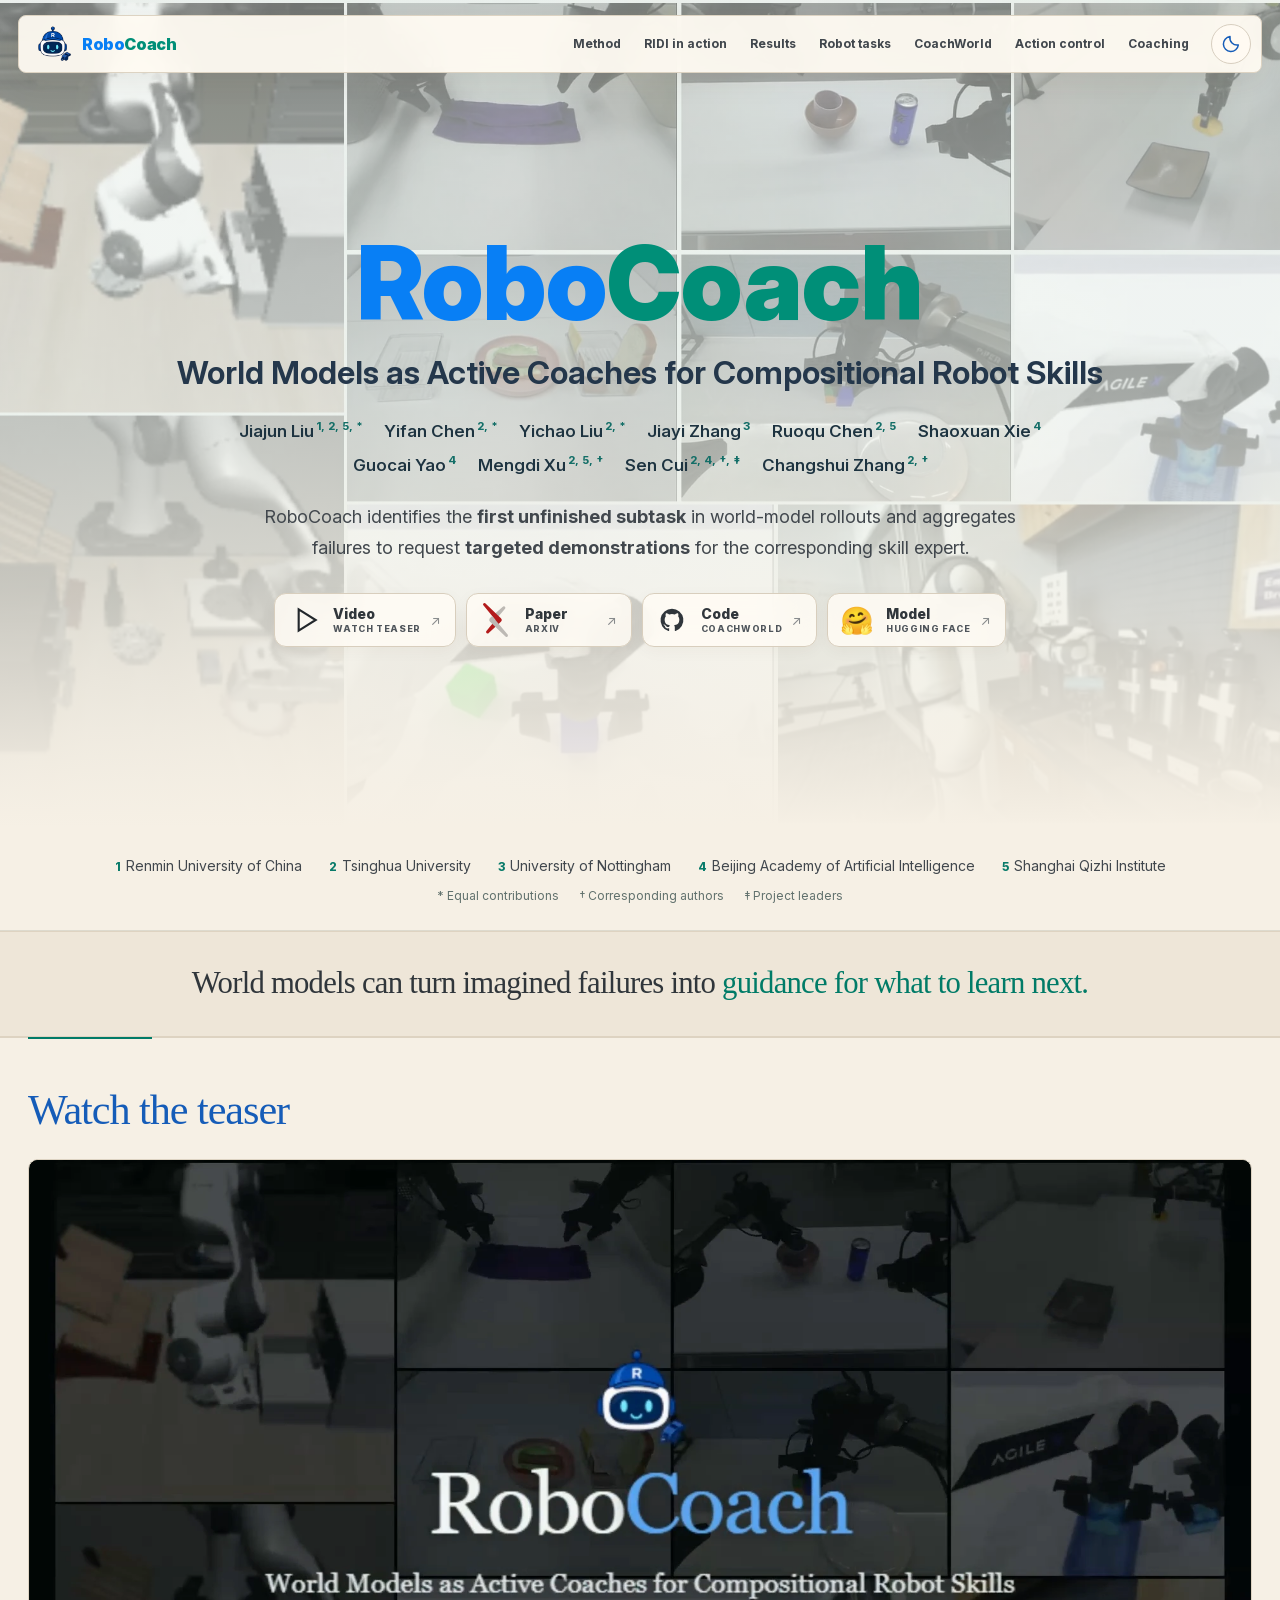
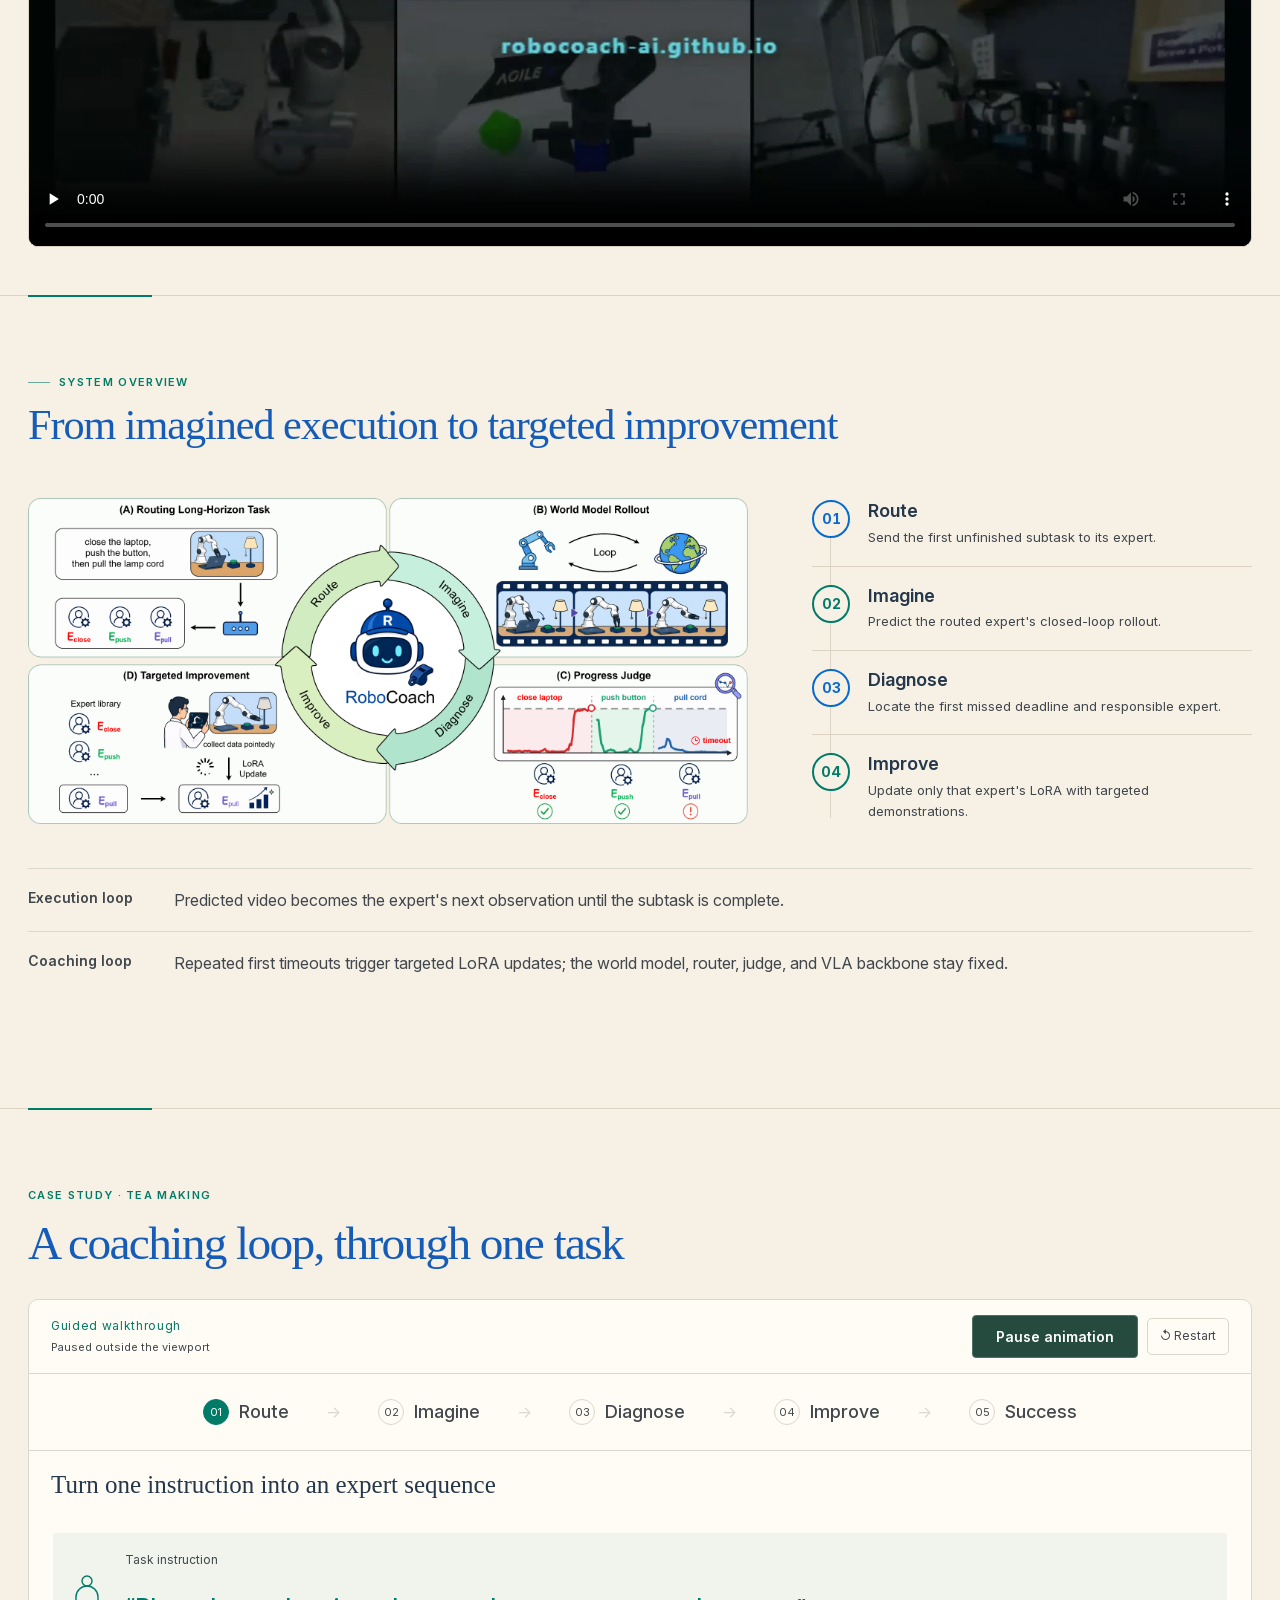
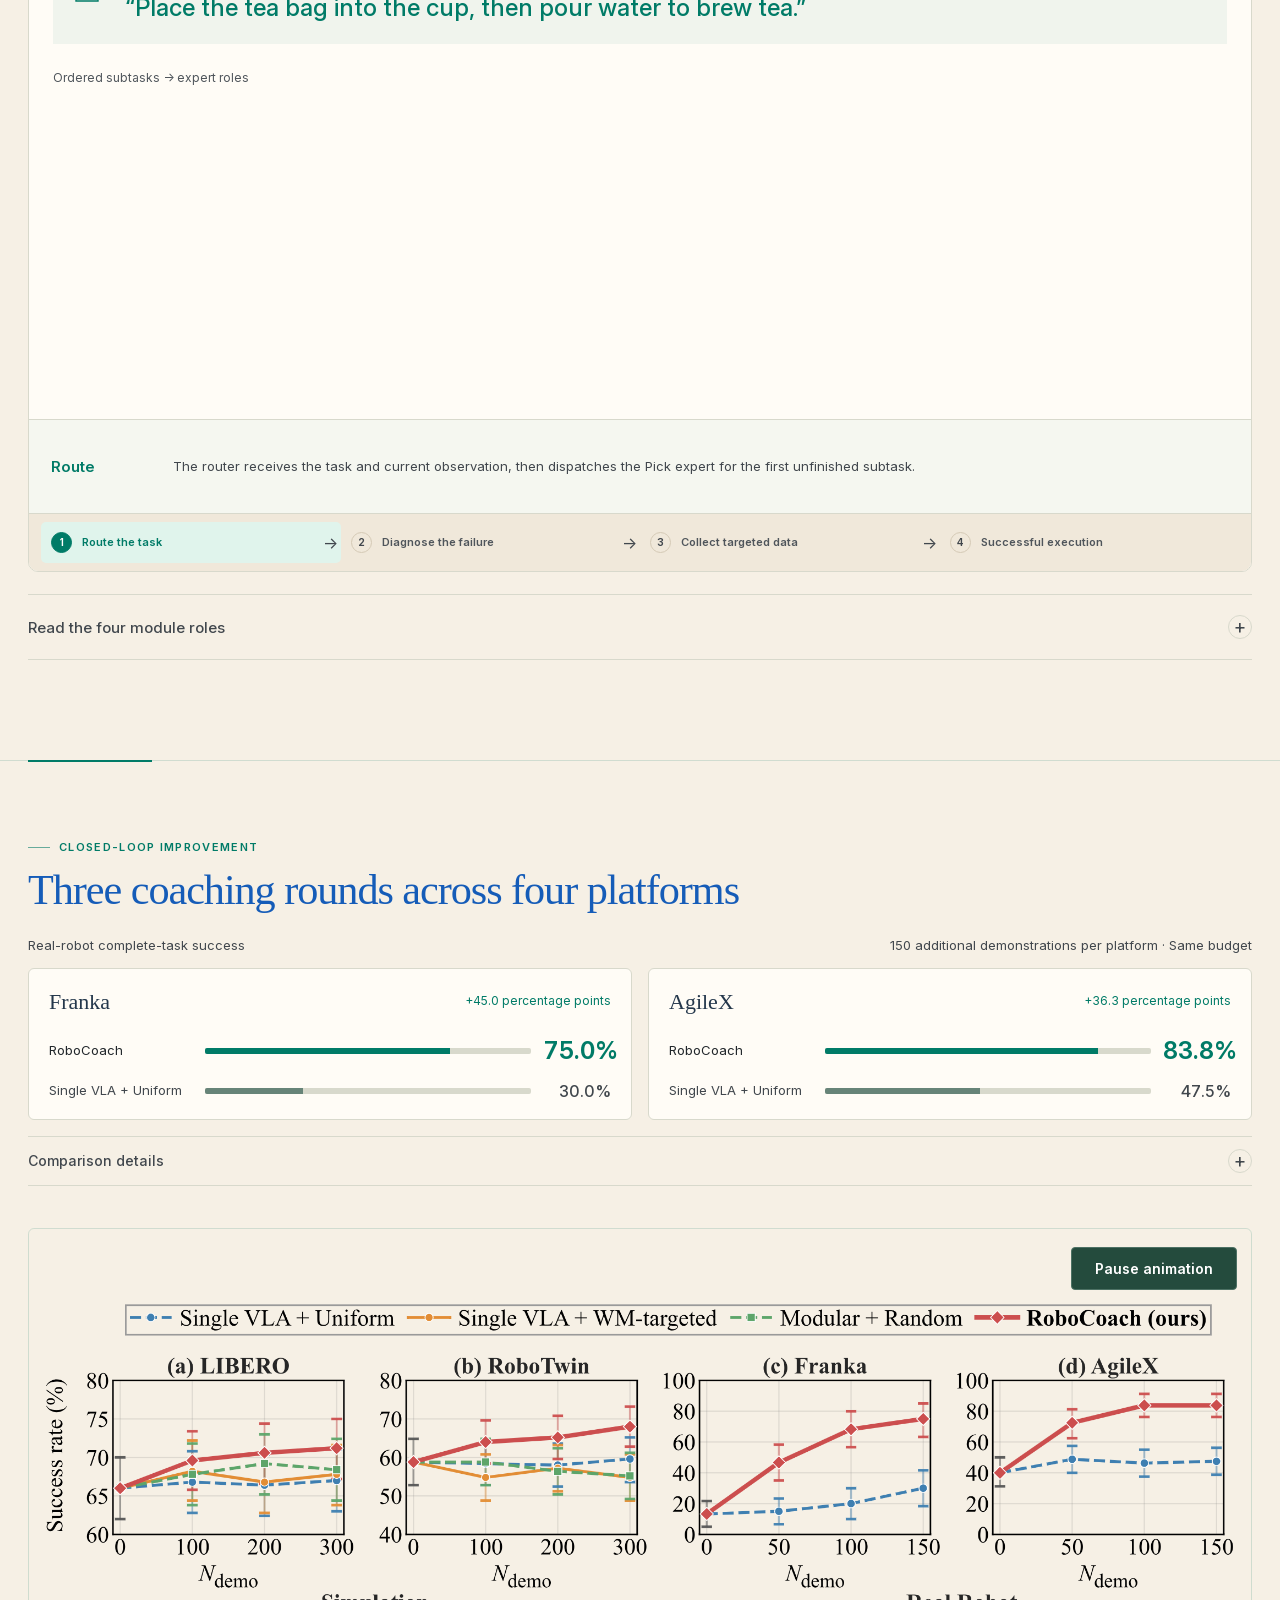
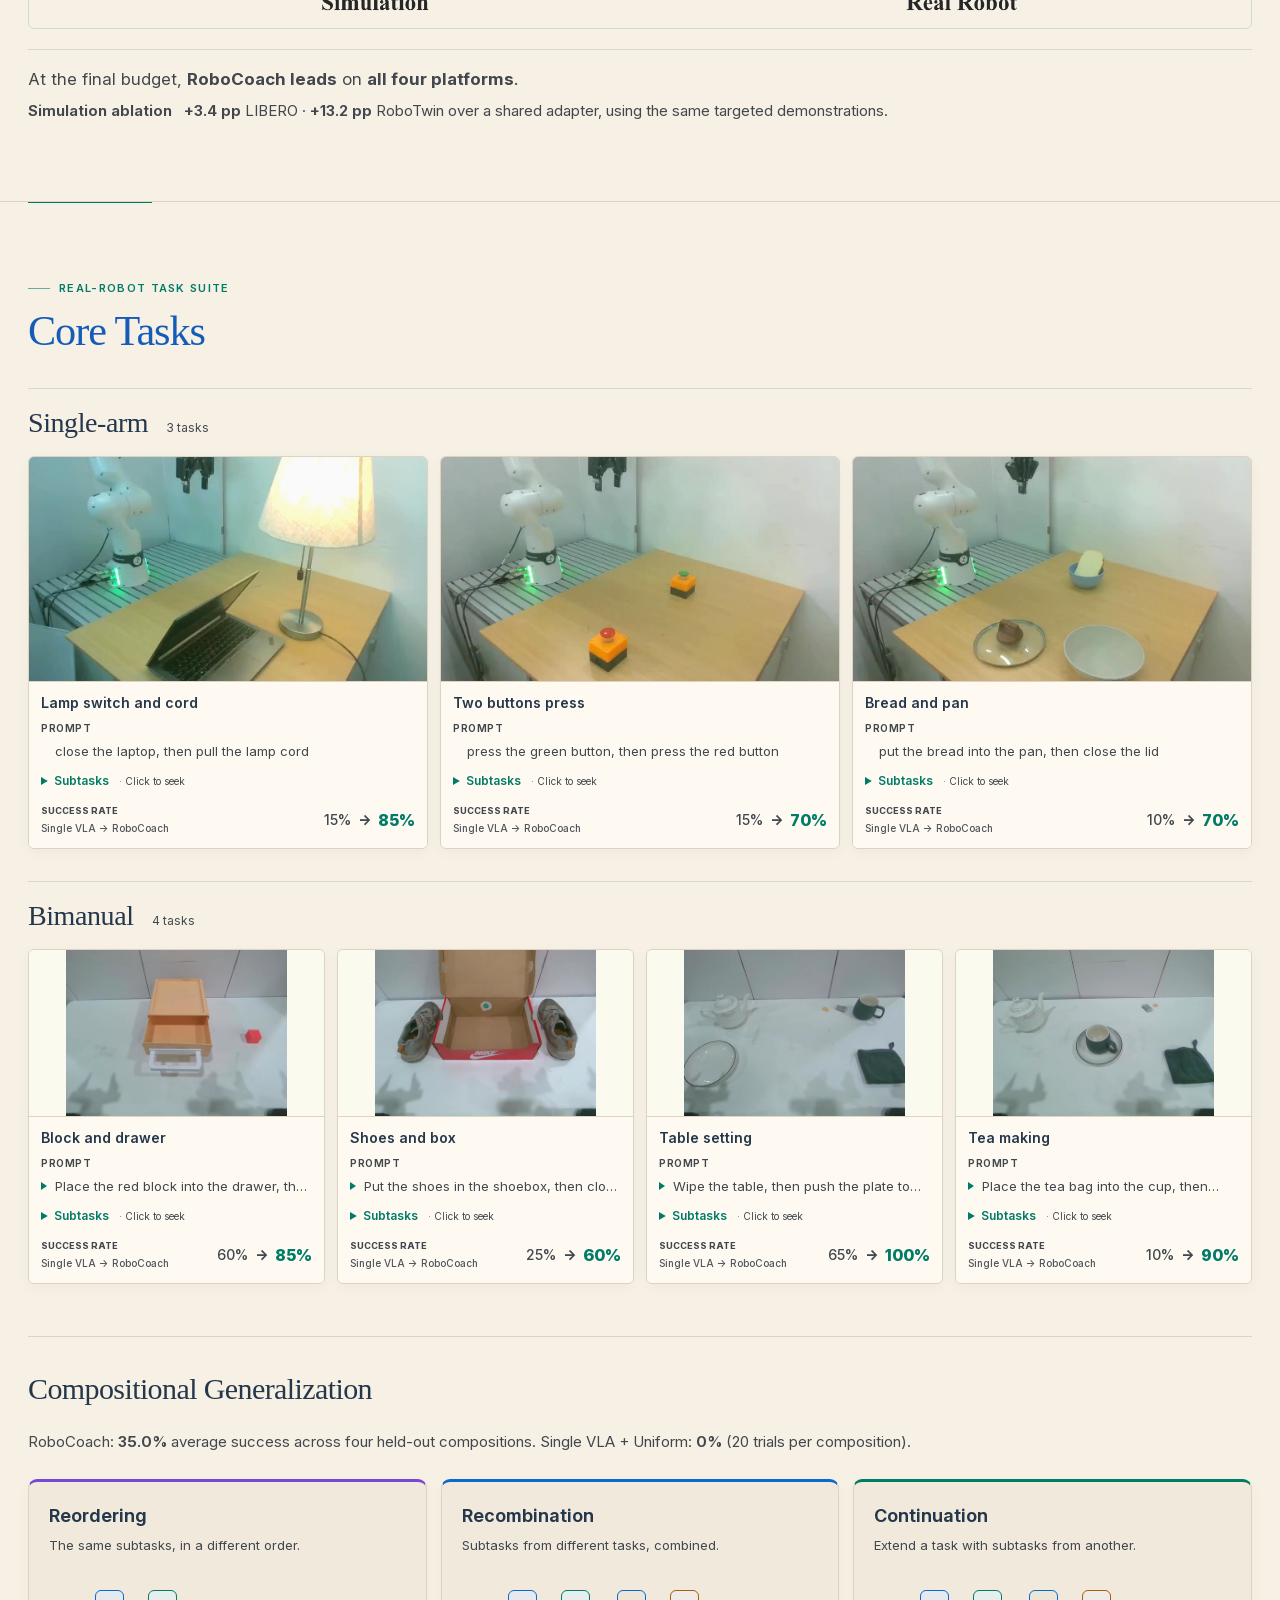
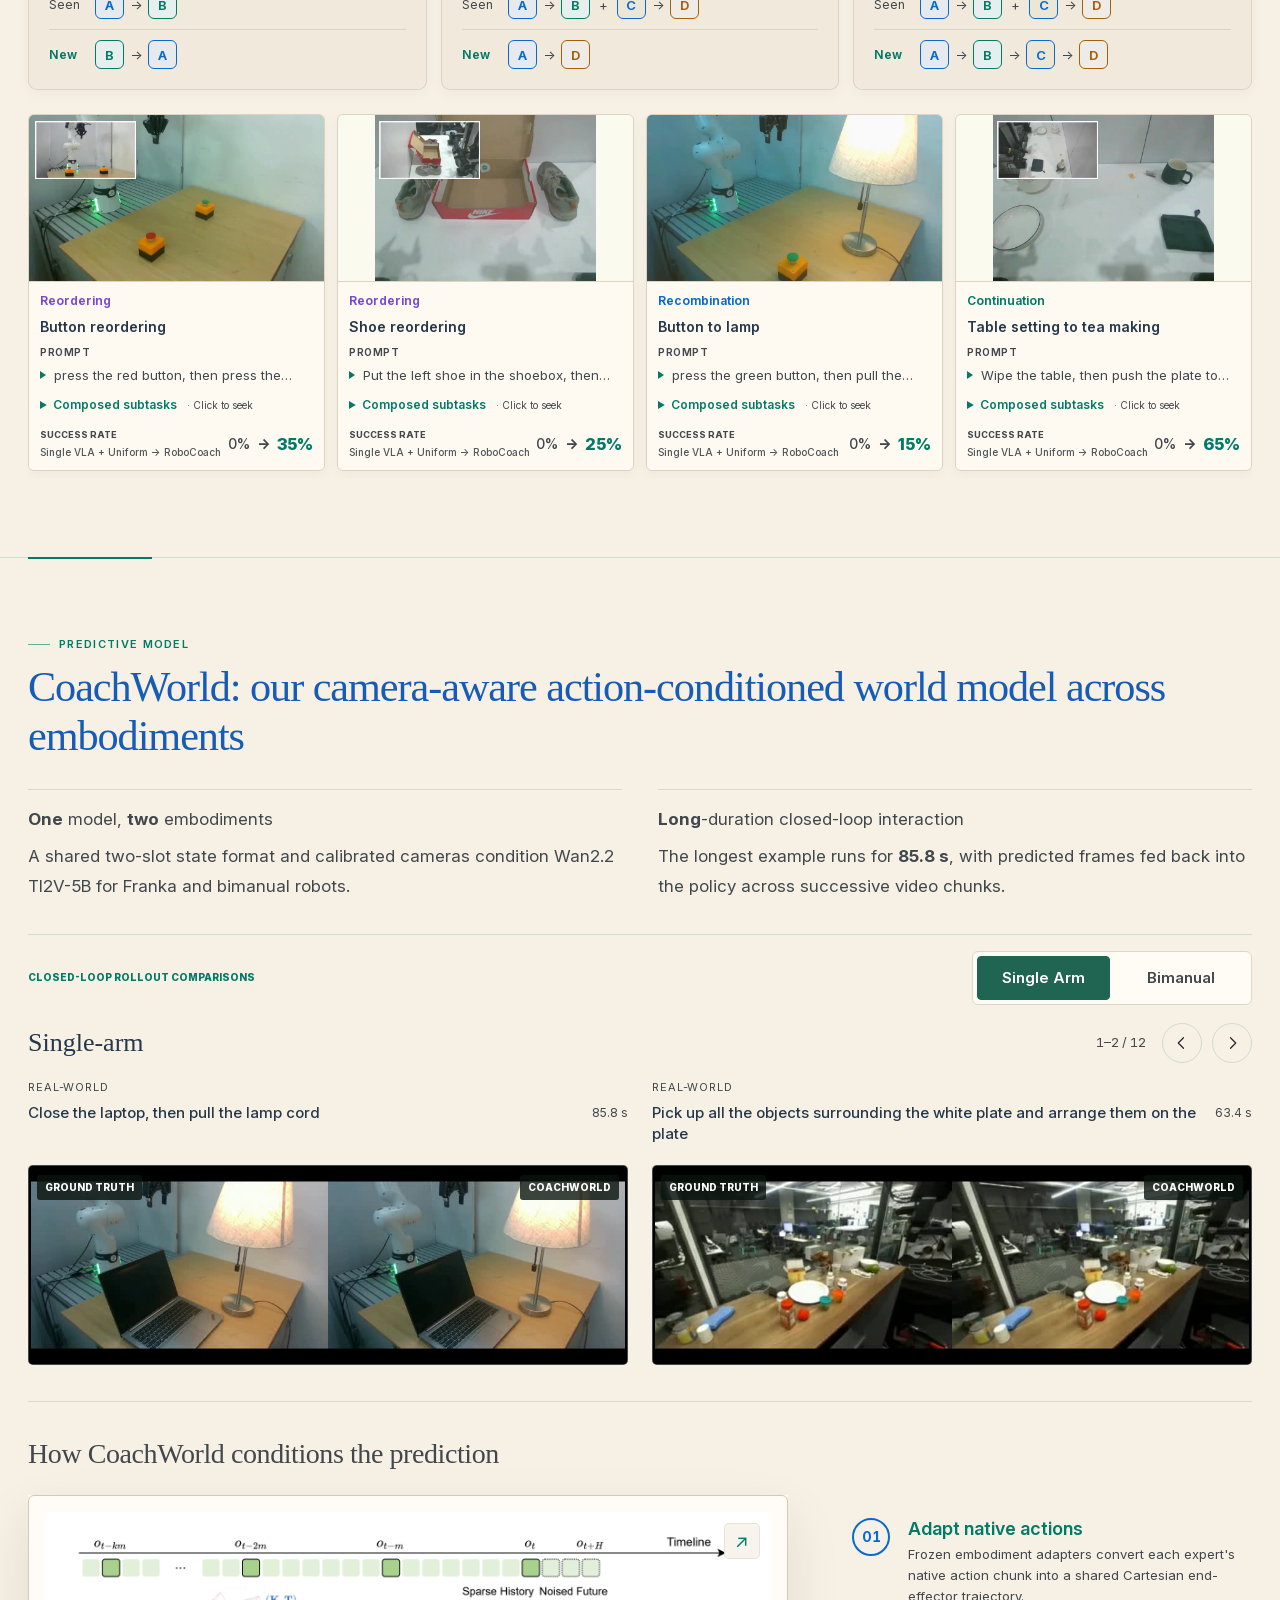
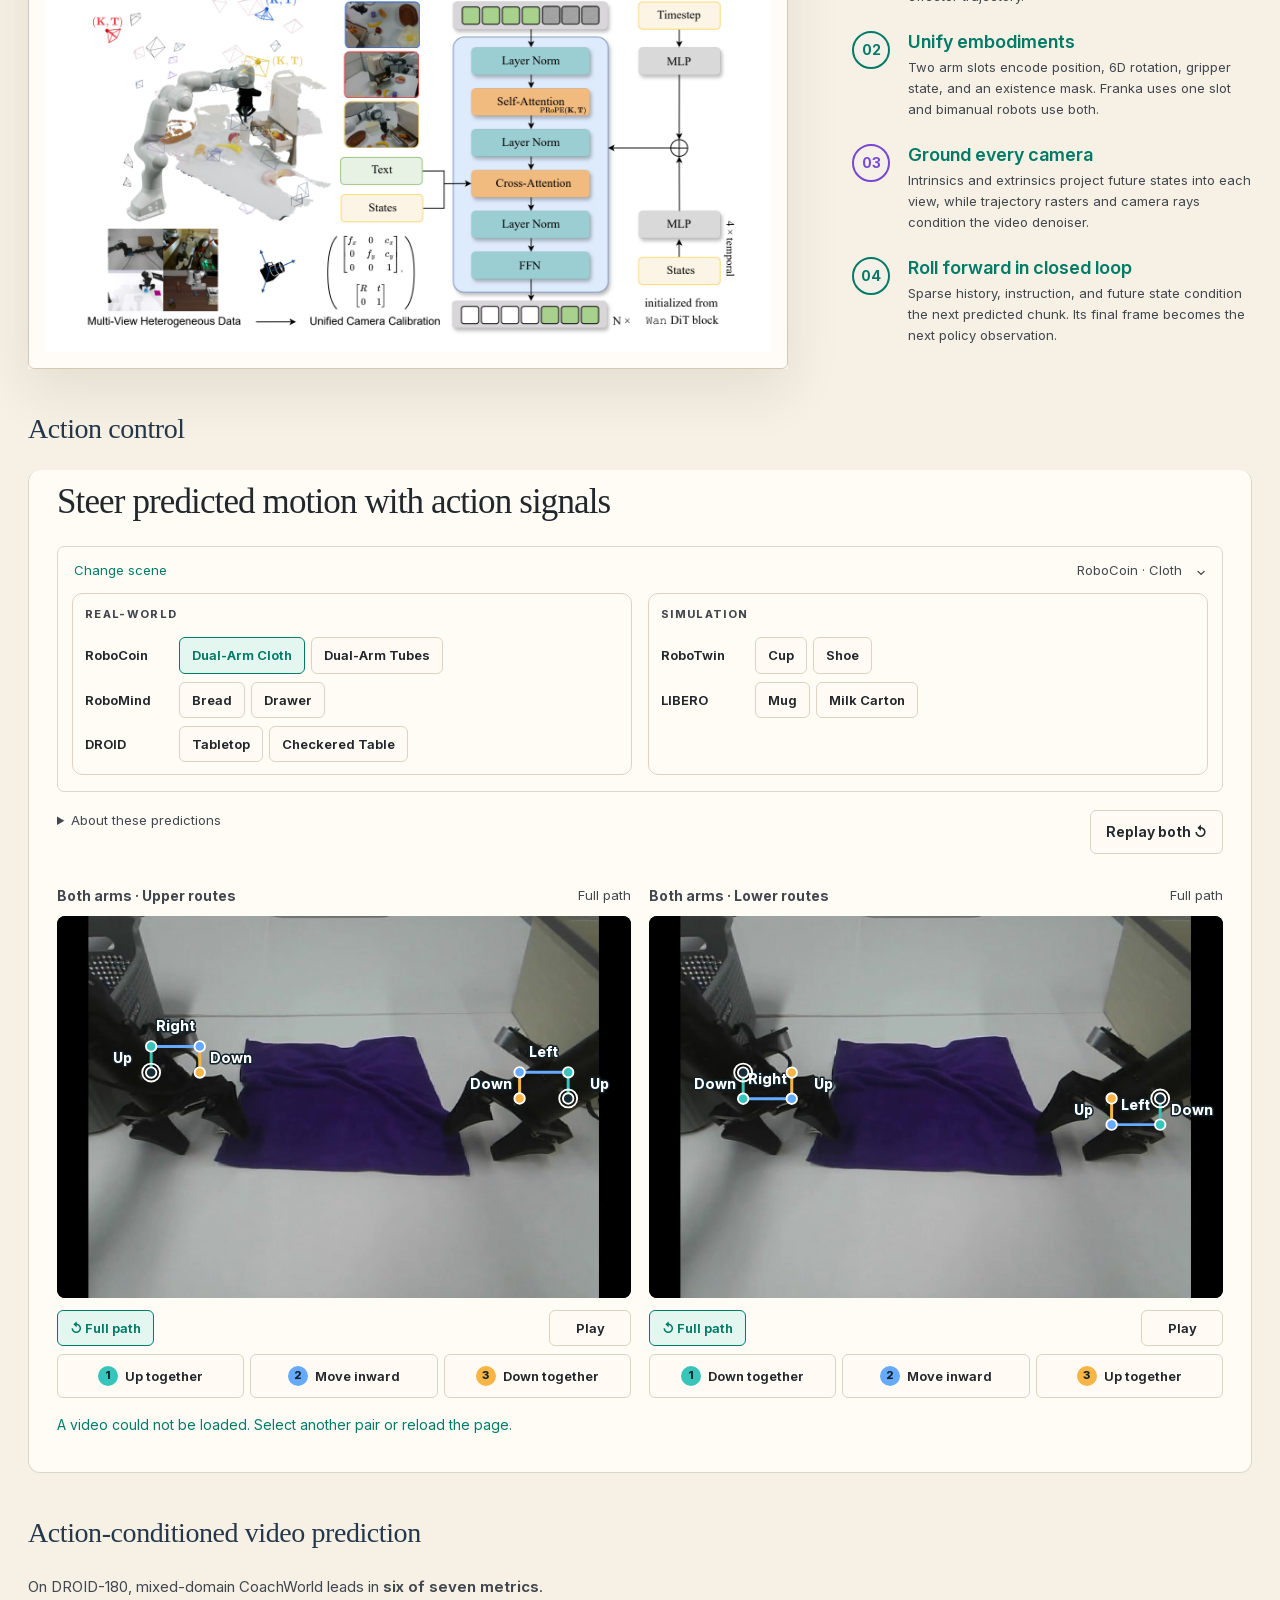
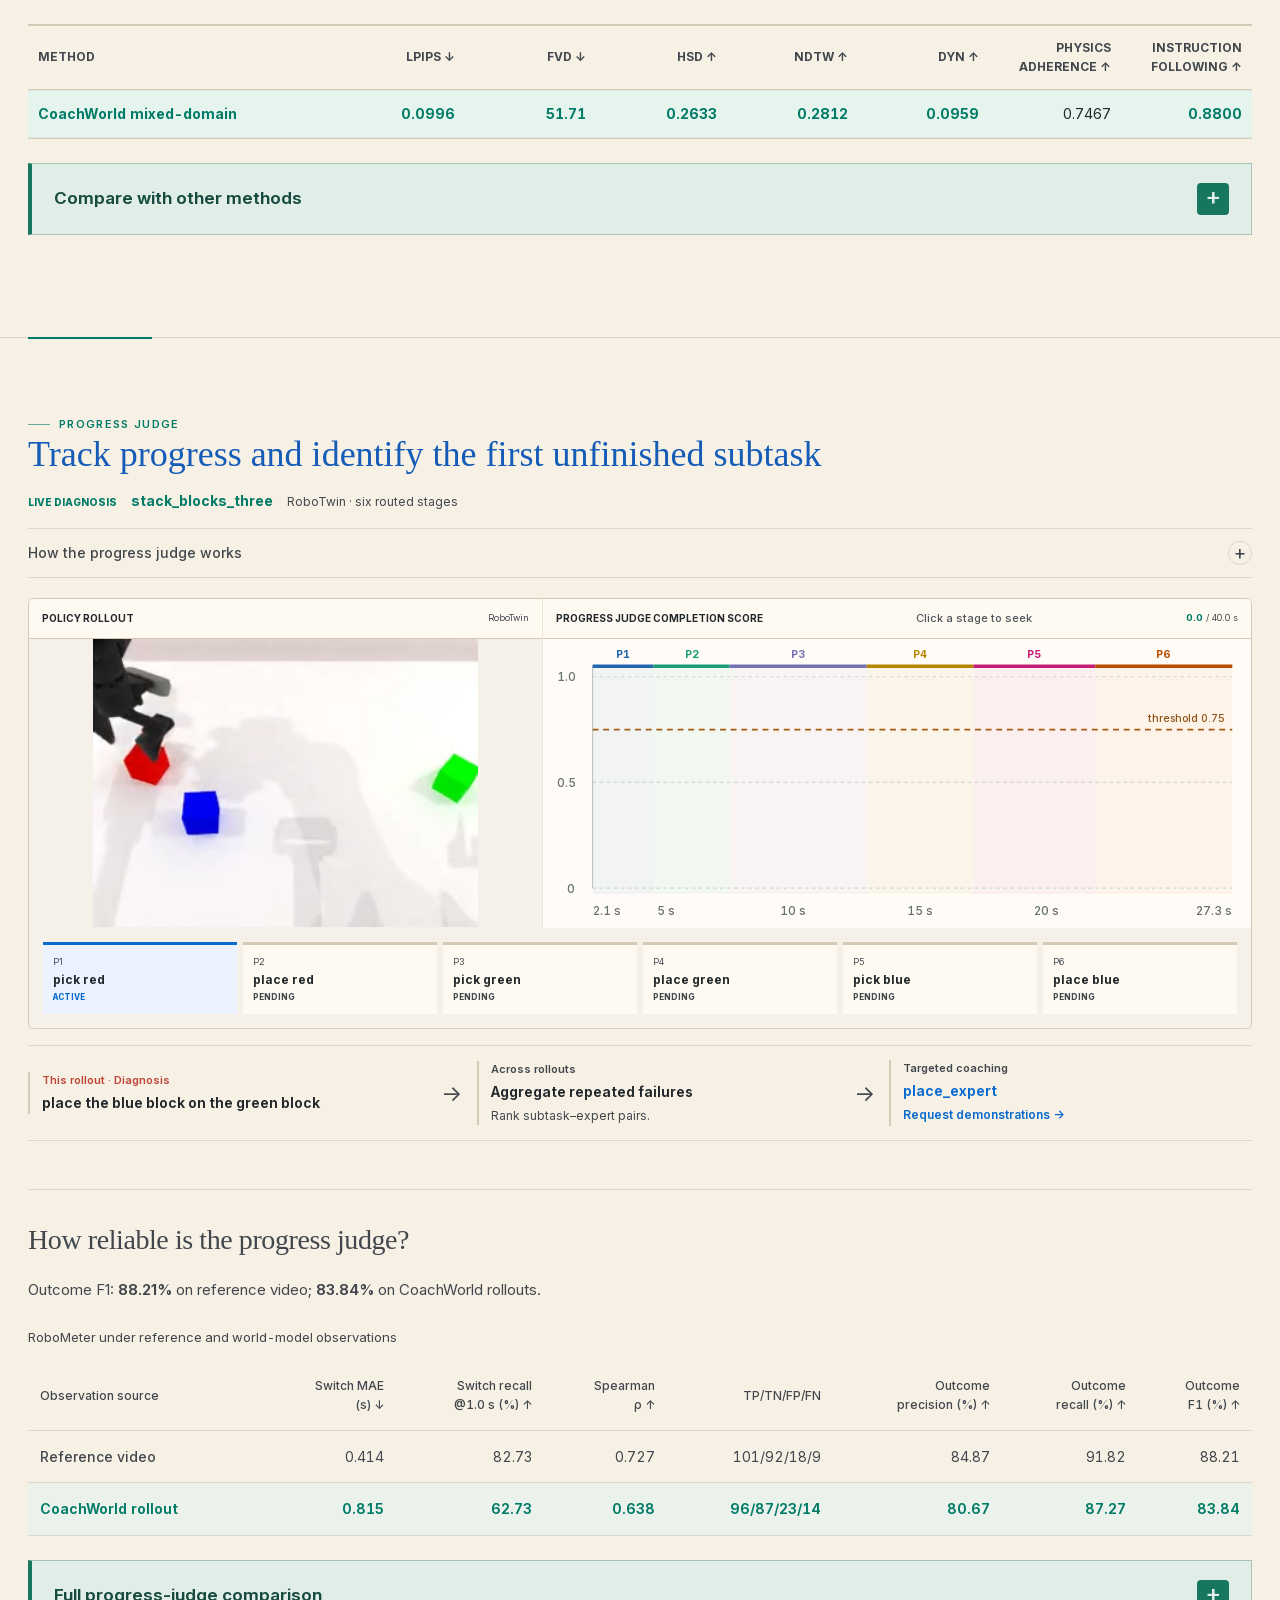
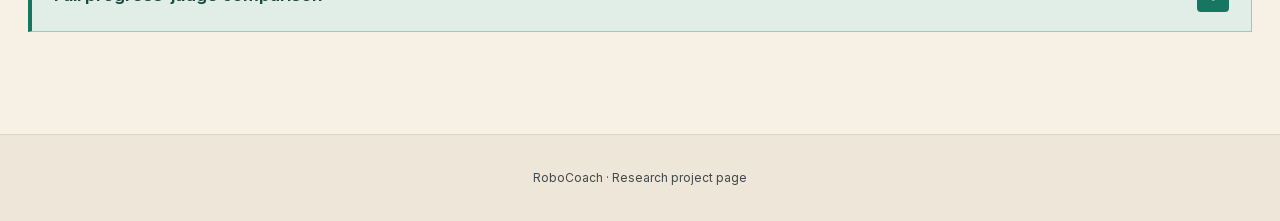
==== commit 867c9d70: "Keep authors without verified profiles as plain text" ====
--- a/index.html
+++ b/index.html
@@ -62,10 +62,10 @@
 <div aria-label="Authors" class="hero-authors">
 <span><a href="https://jedward225.github.io/" target="_blank" rel="noopener noreferrer">Jiajun Liu</a><sup>1, 2, 5, *</sup></span>
 <span><a href="https://cyf-24.github.io/" target="_blank" rel="noopener noreferrer">Yifan Chen</a><sup>2, *</sup></span>
-<span><a href="https://scholar.google.com/scholar?q=%22Yichao+Liu%22+RoboCoach" target="_blank" rel="noopener noreferrer">Yichao Liu</a><sup>2, *</sup></span>
+<span>Yichao Liu<sup>2, *</sup></span>
 <span><a href="https://zhangjiayi24.github.io/" target="_blank" rel="noopener noreferrer">Jiayi Zhang</a><sup>3</sup></span>
 <span><a href="https://ruoqu.cc/" target="_blank" rel="noopener noreferrer">Ruoqu Chen</a><sup>2, 5</sup></span>
-<span><a href="https://scholar.google.com/scholar?q=%22Shaoxuan+Xie%22+RoboCOIN" target="_blank" rel="noopener noreferrer">Shaoxuan Xie</a><sup>4</sup></span>
+<span>Shaoxuan Xie<sup>4</sup></span>
 <span><a href="https://scholar.google.com/citations?user=FLkv_vIAAAAJ&amp;hl=zh-CN" target="_blank" rel="noopener noreferrer">Guocai Yao</a><sup>4</sup></span>
 <span><a href="https://www.mengdixu.me/" target="_blank" rel="noopener noreferrer">Mengdi Xu</a><sup>2, 5, †</sup></span>
 <span><a href="https://sencui-thu.github.io/" target="_blank" rel="noopener noreferrer">Sen Cui</a><sup>2, 4, †, ‡</sup></span>
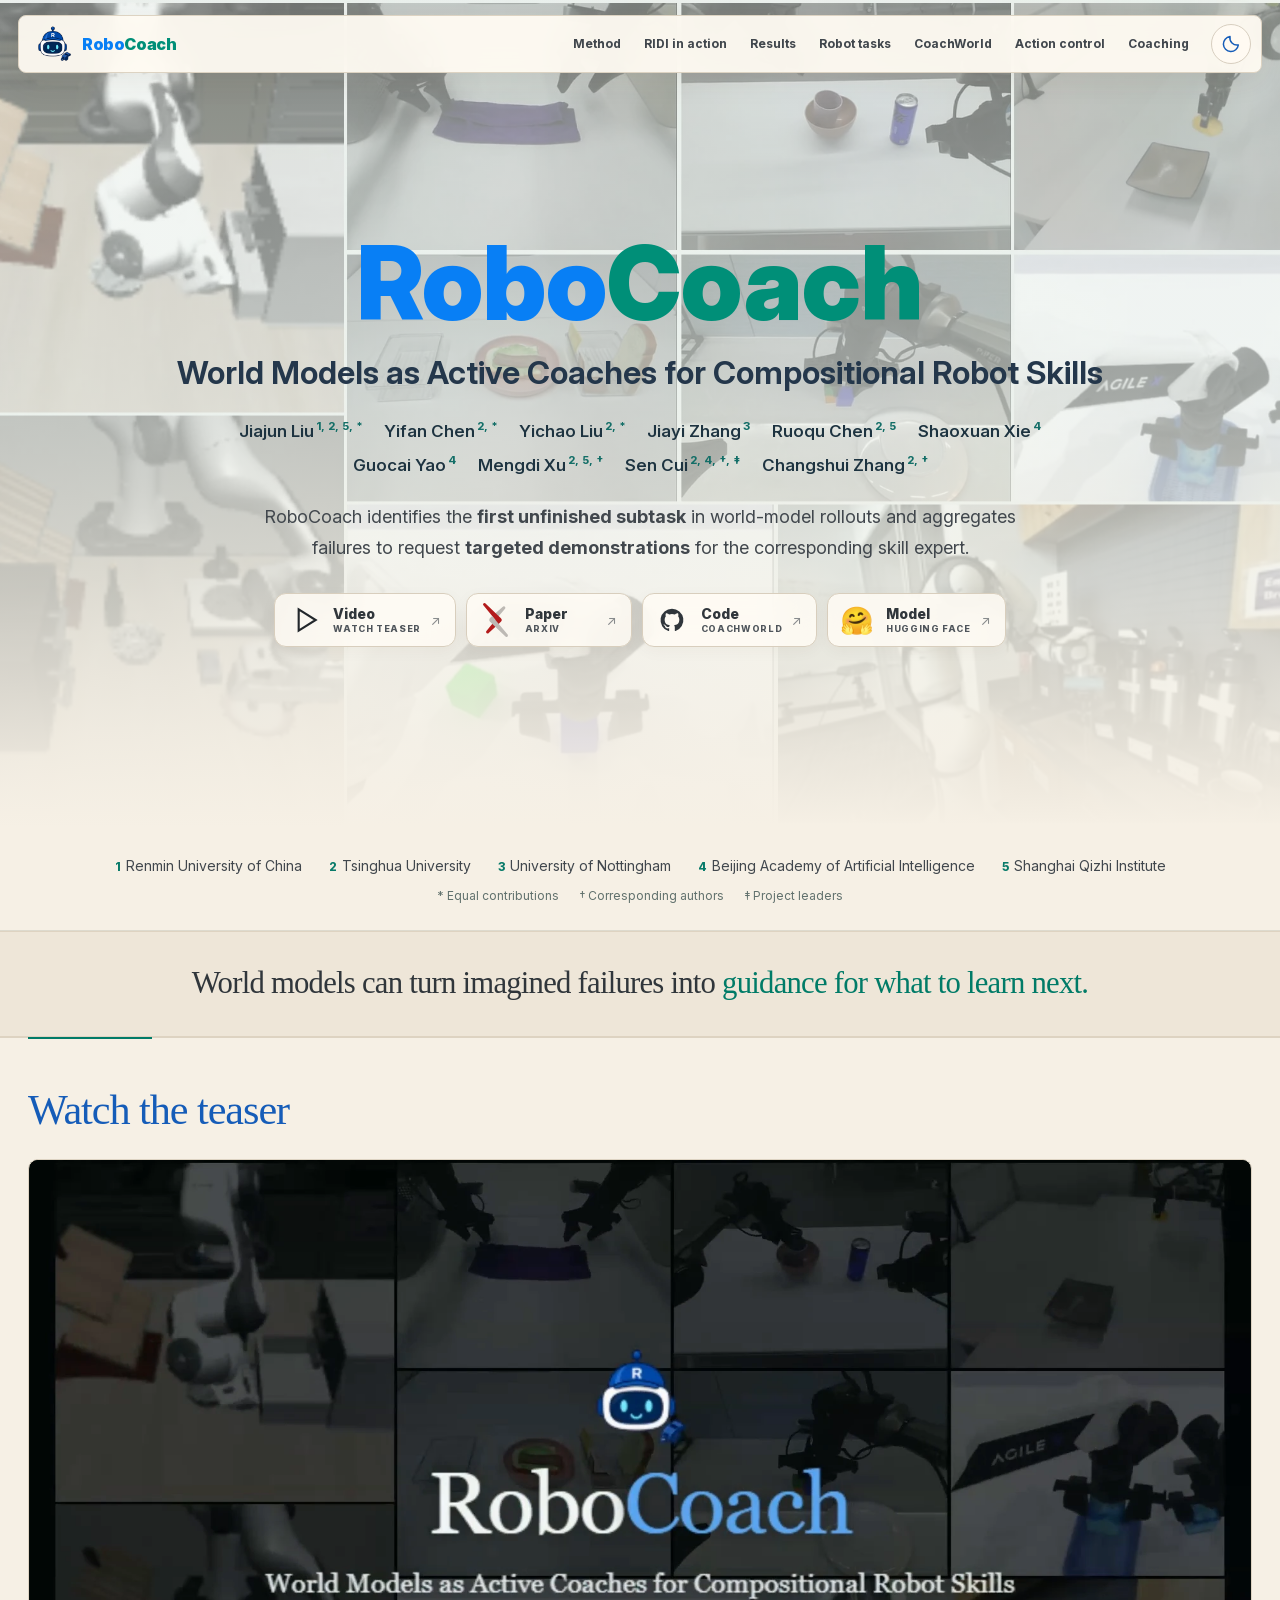
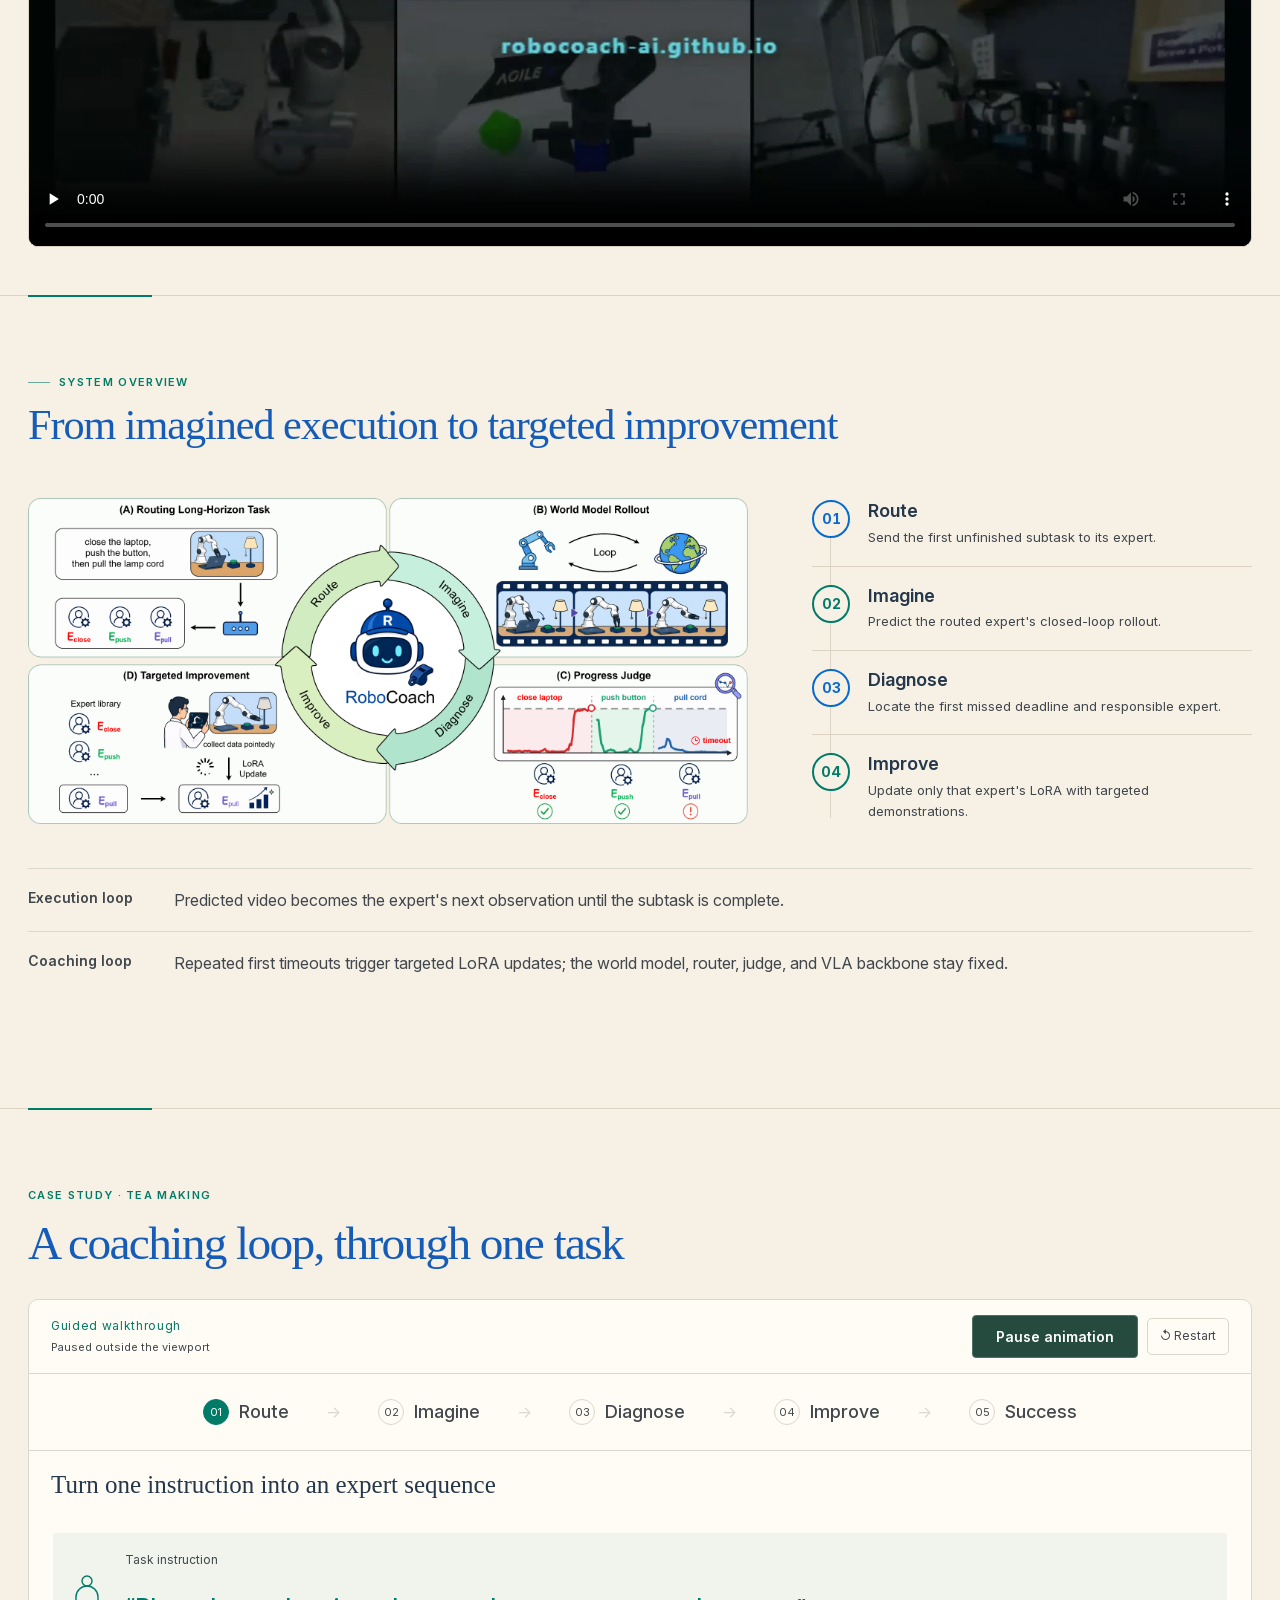
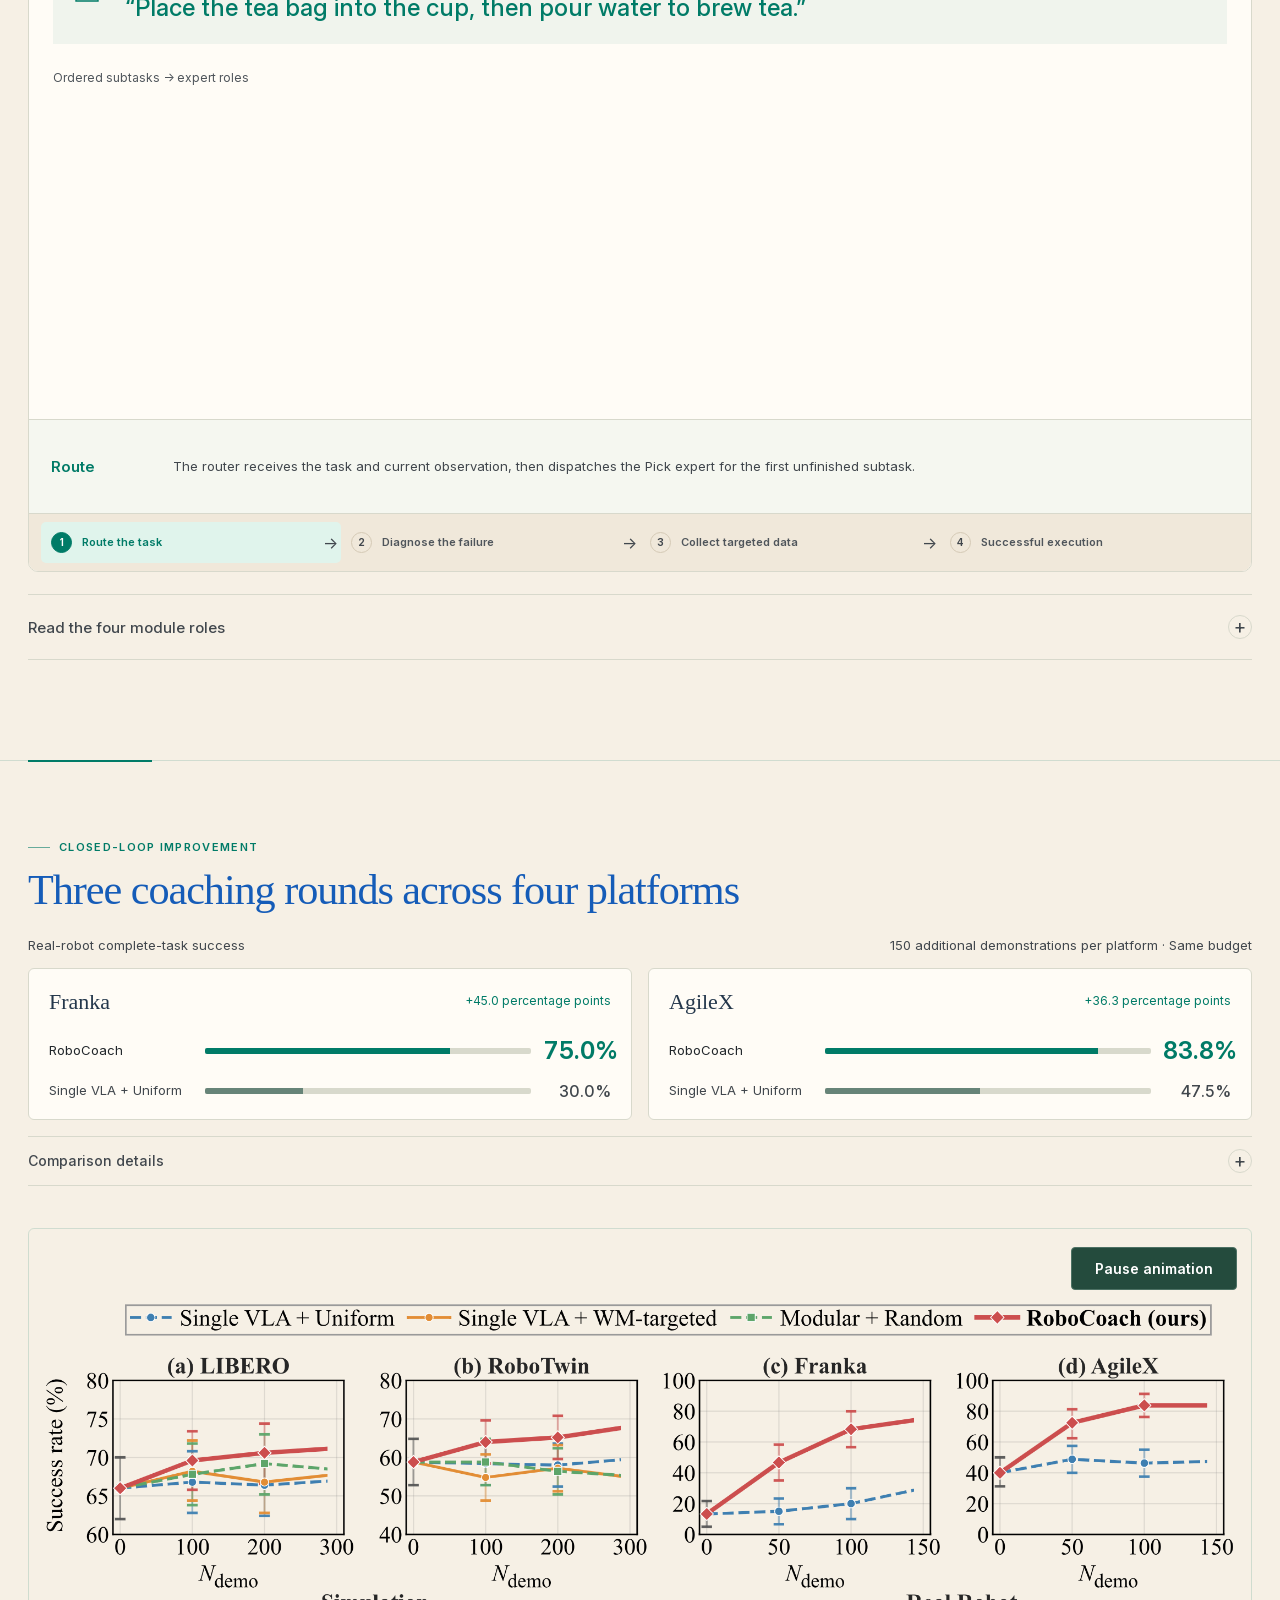
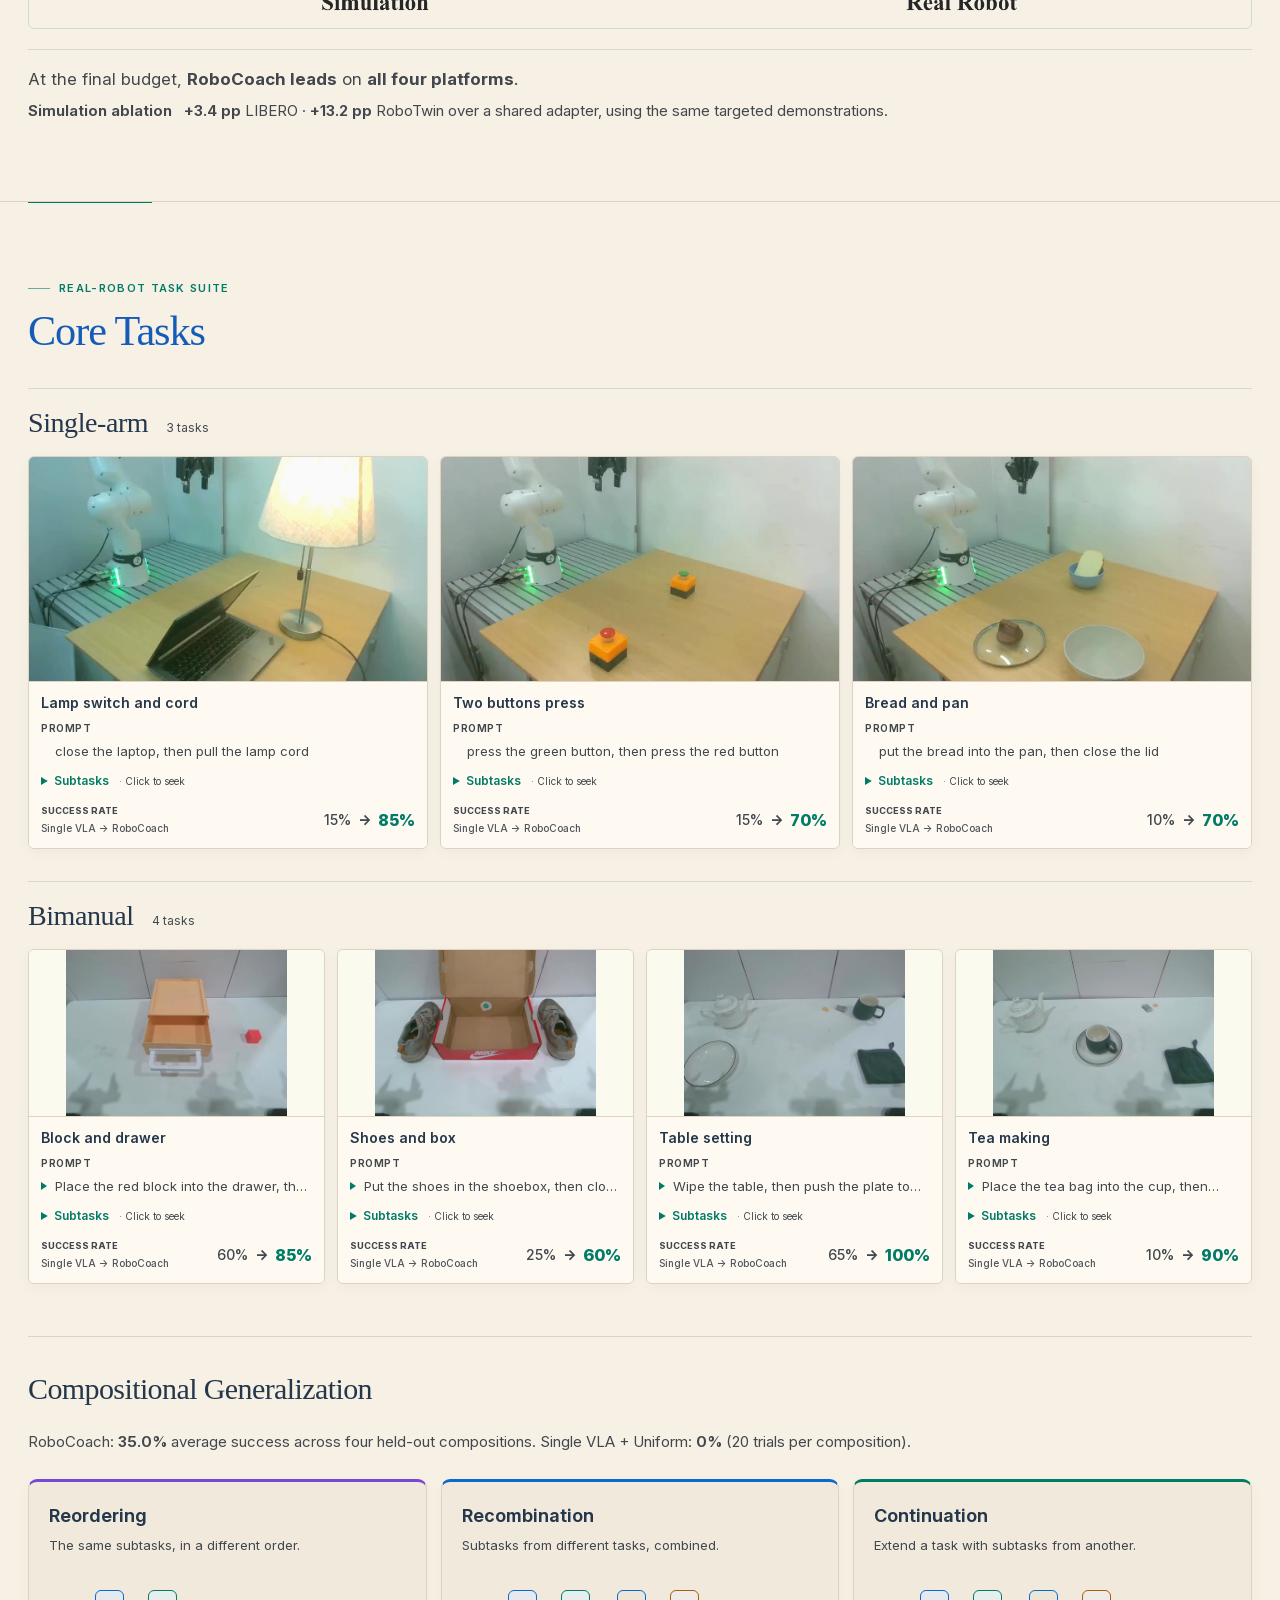
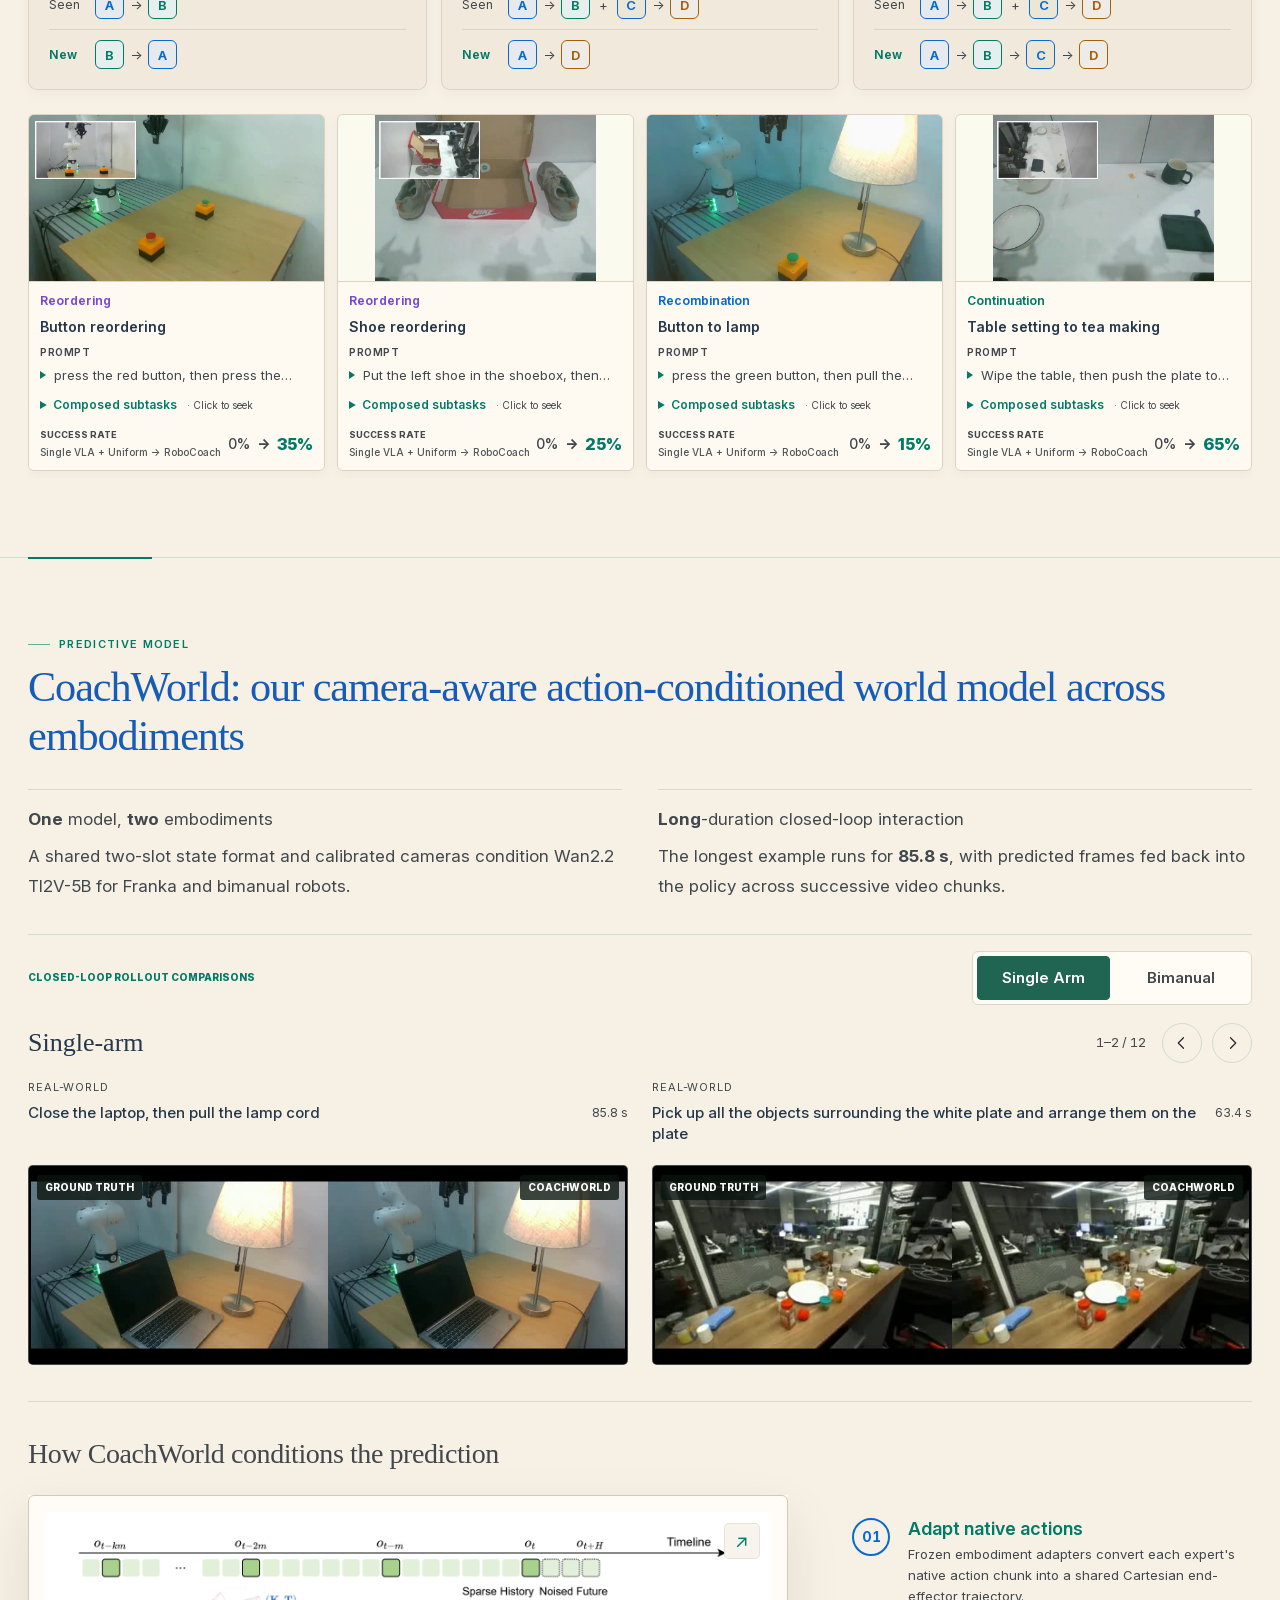
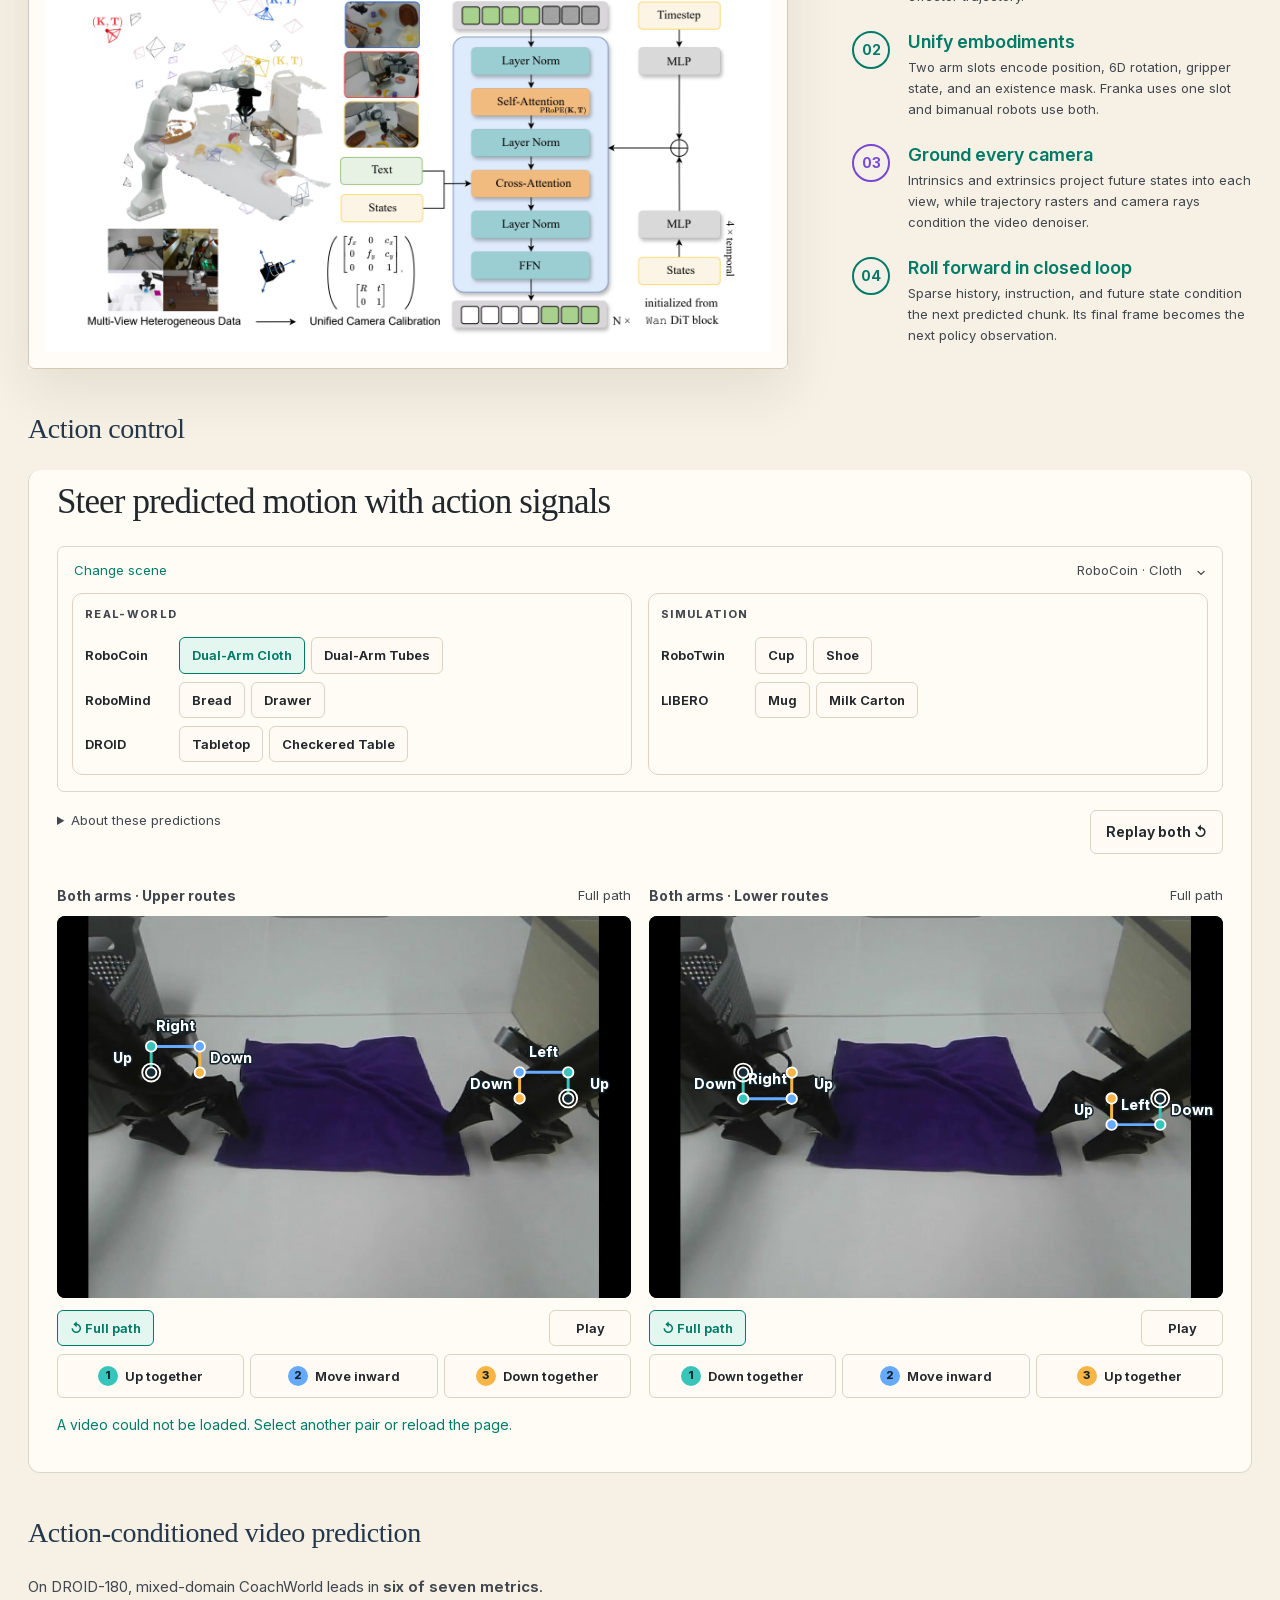
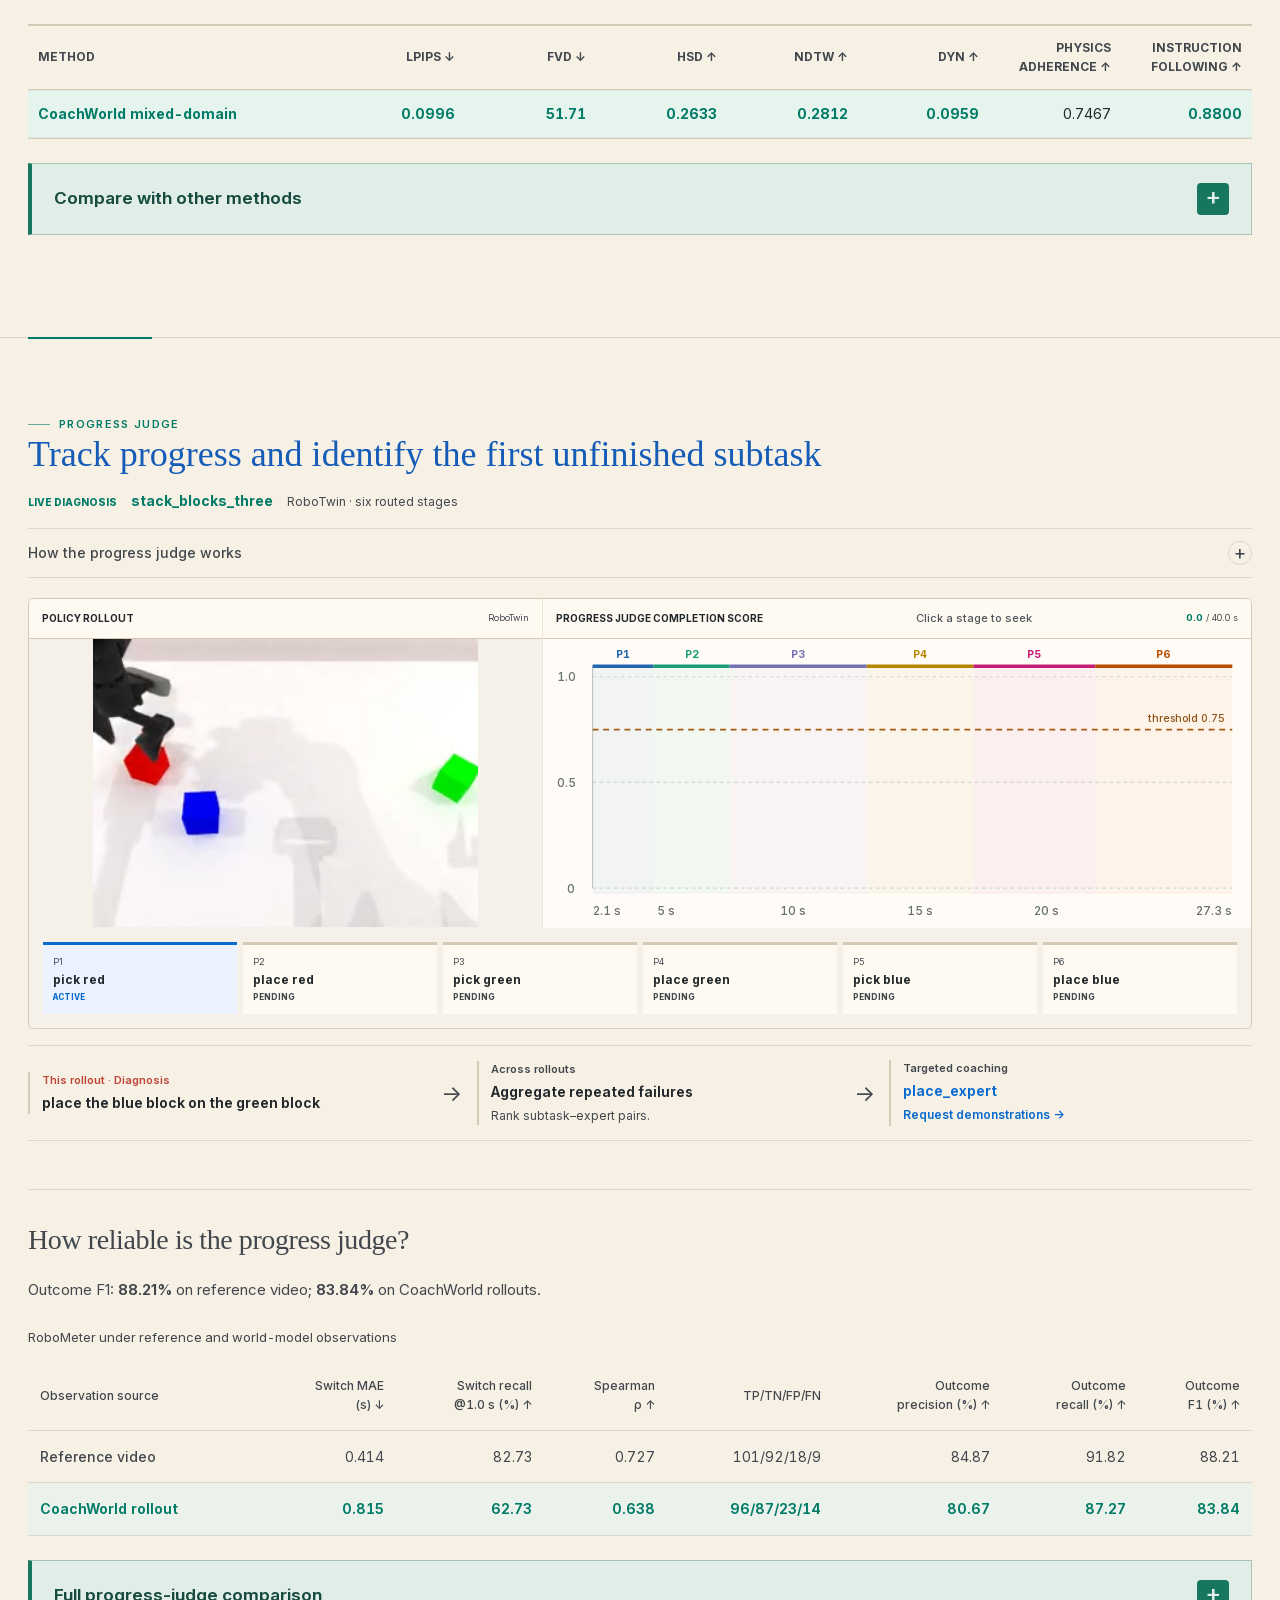
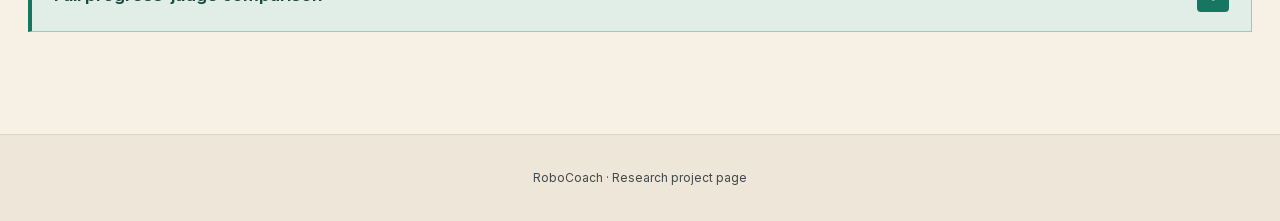
==== commit bd545b88: "Link authors without verified profiles back to the project page" ====
--- a/index.html
+++ b/index.html
@@ -62,10 +62,10 @@
 <div aria-label="Authors" class="hero-authors">
 <span><a href="https://jedward225.github.io/" target="_blank" rel="noopener noreferrer">Jiajun Liu</a><sup>1, 2, 5, *</sup></span>
 <span><a href="https://cyf-24.github.io/" target="_blank" rel="noopener noreferrer">Yifan Chen</a><sup>2, *</sup></span>
-<span>Yichao Liu<sup>2, *</sup></span>
+<span><a href="#top">Yichao Liu</a><sup>2, *</sup></span>
 <span><a href="https://zhangjiayi24.github.io/" target="_blank" rel="noopener noreferrer">Jiayi Zhang</a><sup>3</sup></span>
 <span><a href="https://ruoqu.cc/" target="_blank" rel="noopener noreferrer">Ruoqu Chen</a><sup>2, 5</sup></span>
-<span>Shaoxuan Xie<sup>4</sup></span>
+<span><a href="#top">Shaoxuan Xie</a><sup>4</sup></span>
 <span><a href="https://scholar.google.com/citations?user=FLkv_vIAAAAJ&amp;hl=zh-CN" target="_blank" rel="noopener noreferrer">Guocai Yao</a><sup>4</sup></span>
 <span><a href="https://www.mengdixu.me/" target="_blank" rel="noopener noreferrer">Mengdi Xu</a><sup>2, 5, †</sup></span>
 <span><a href="https://sencui-thu.github.io/" target="_blank" rel="noopener noreferrer">Sen Cui</a><sup>2, 4, †, ‡</sup></span>
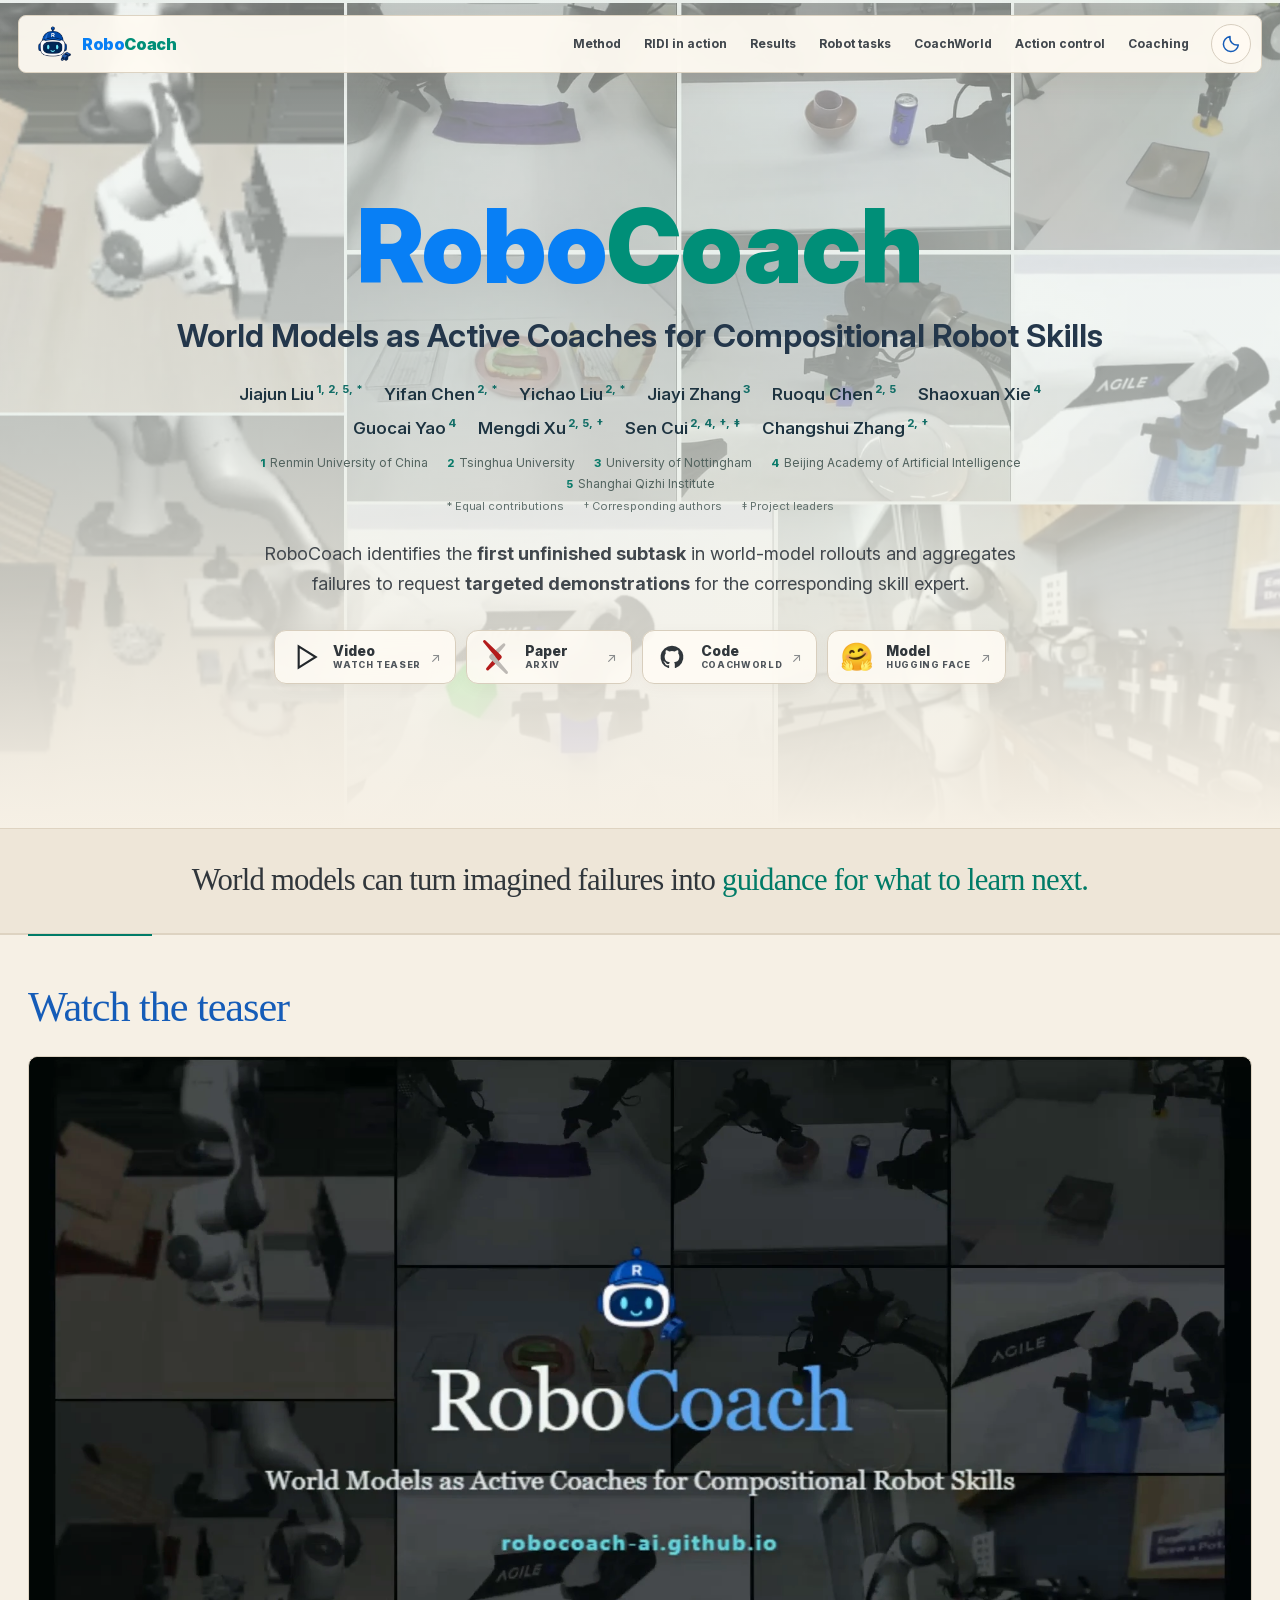
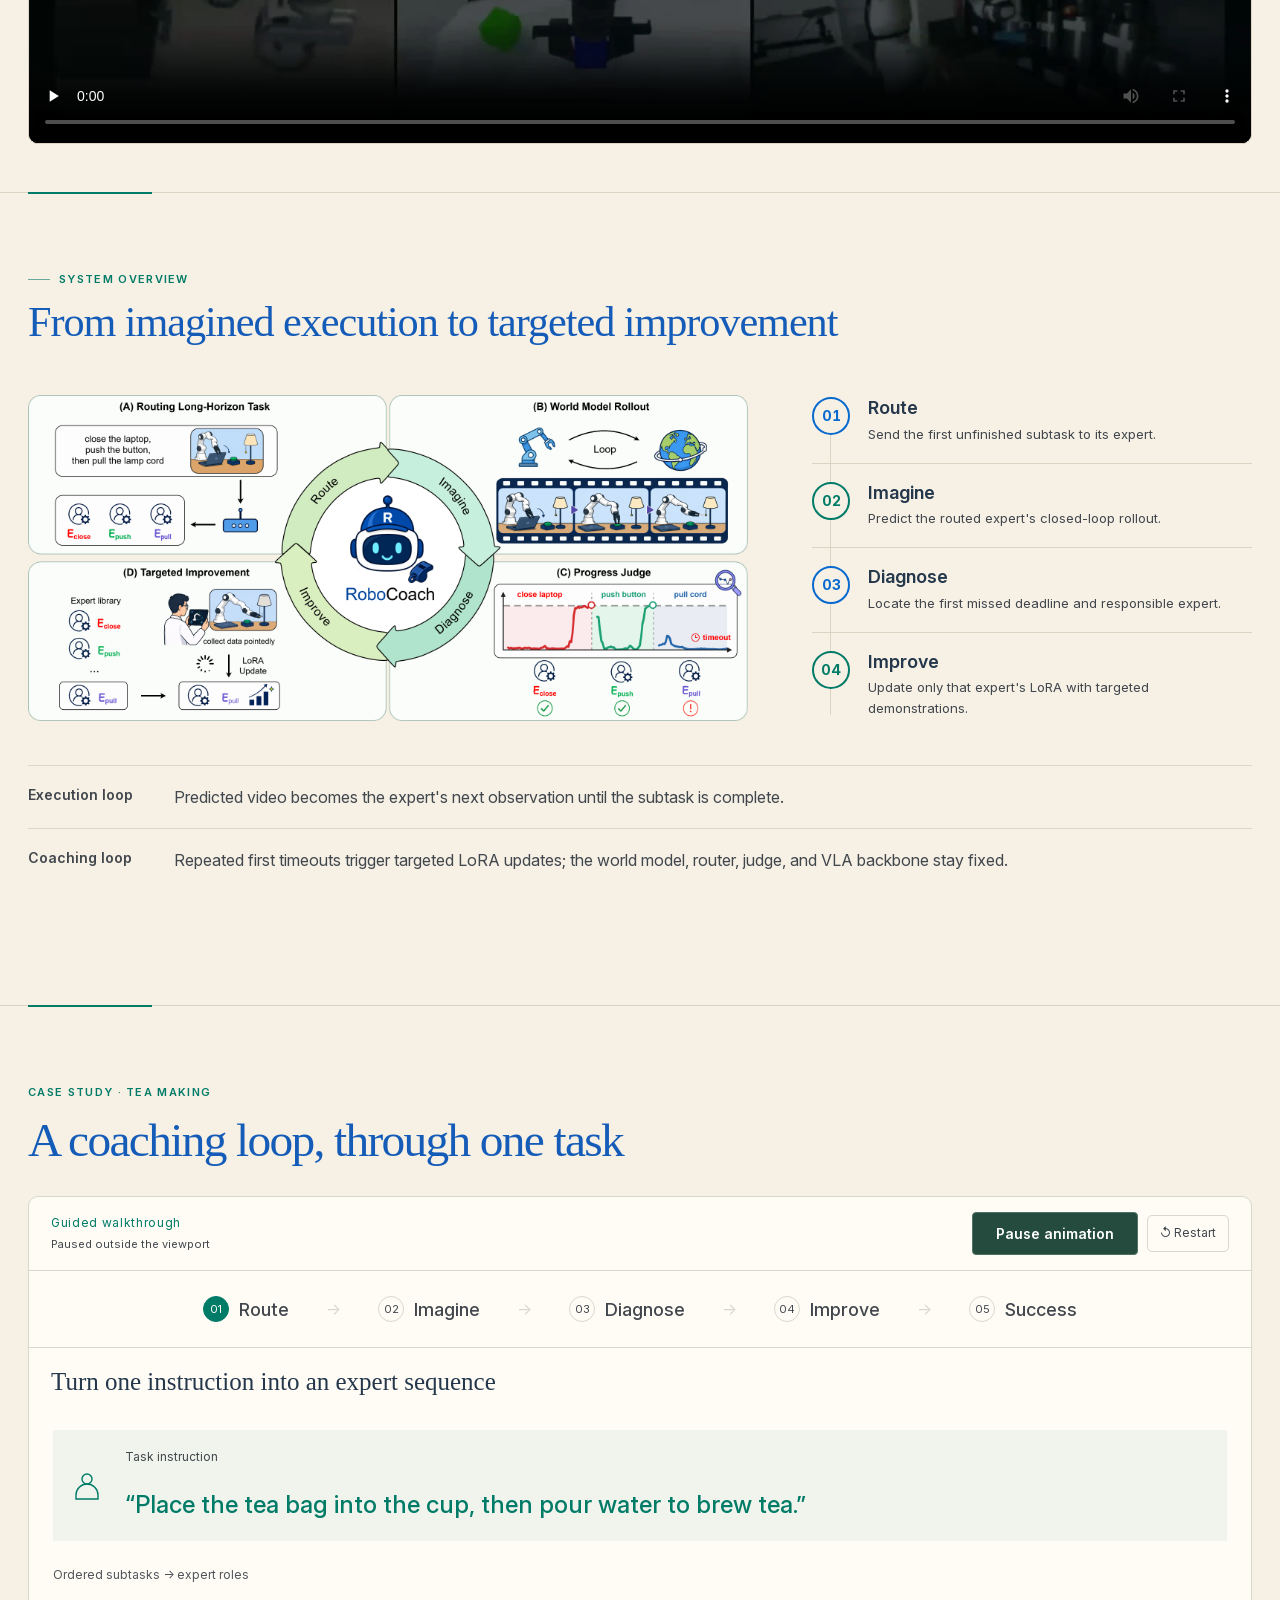
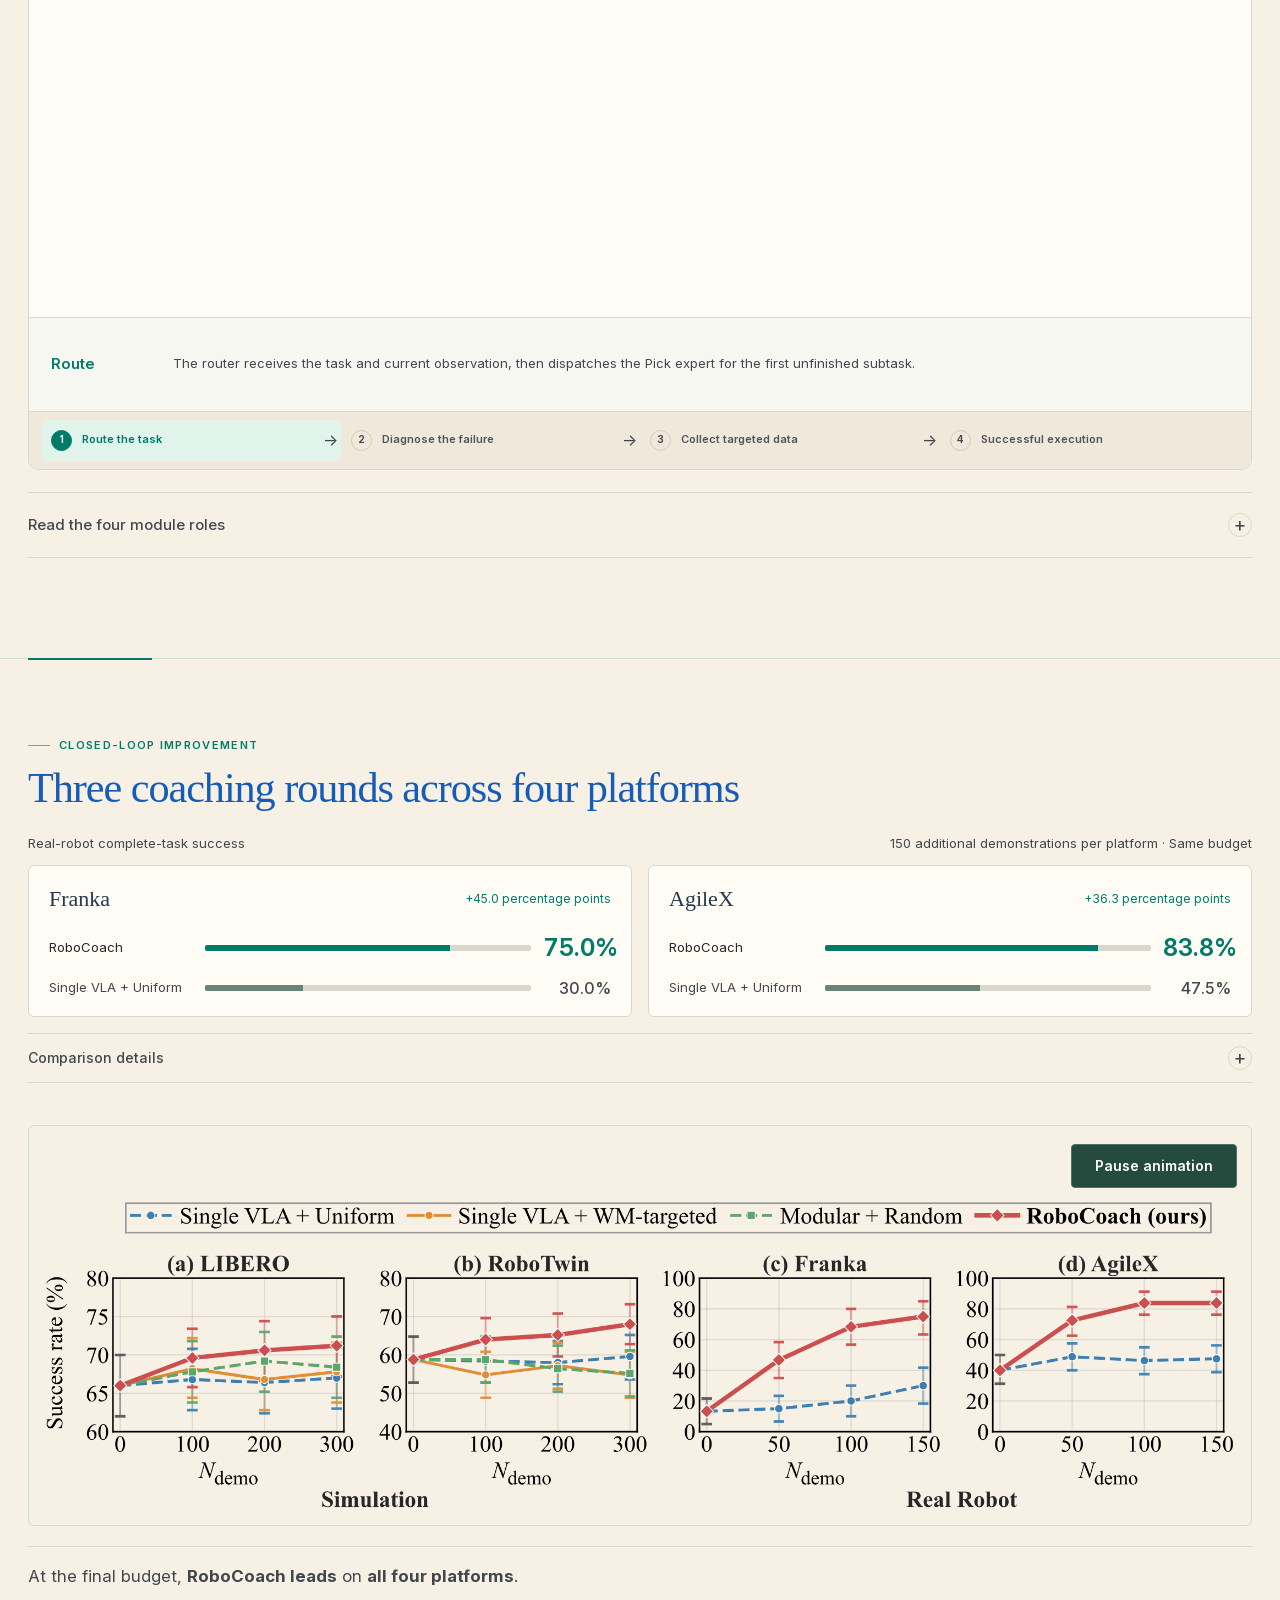
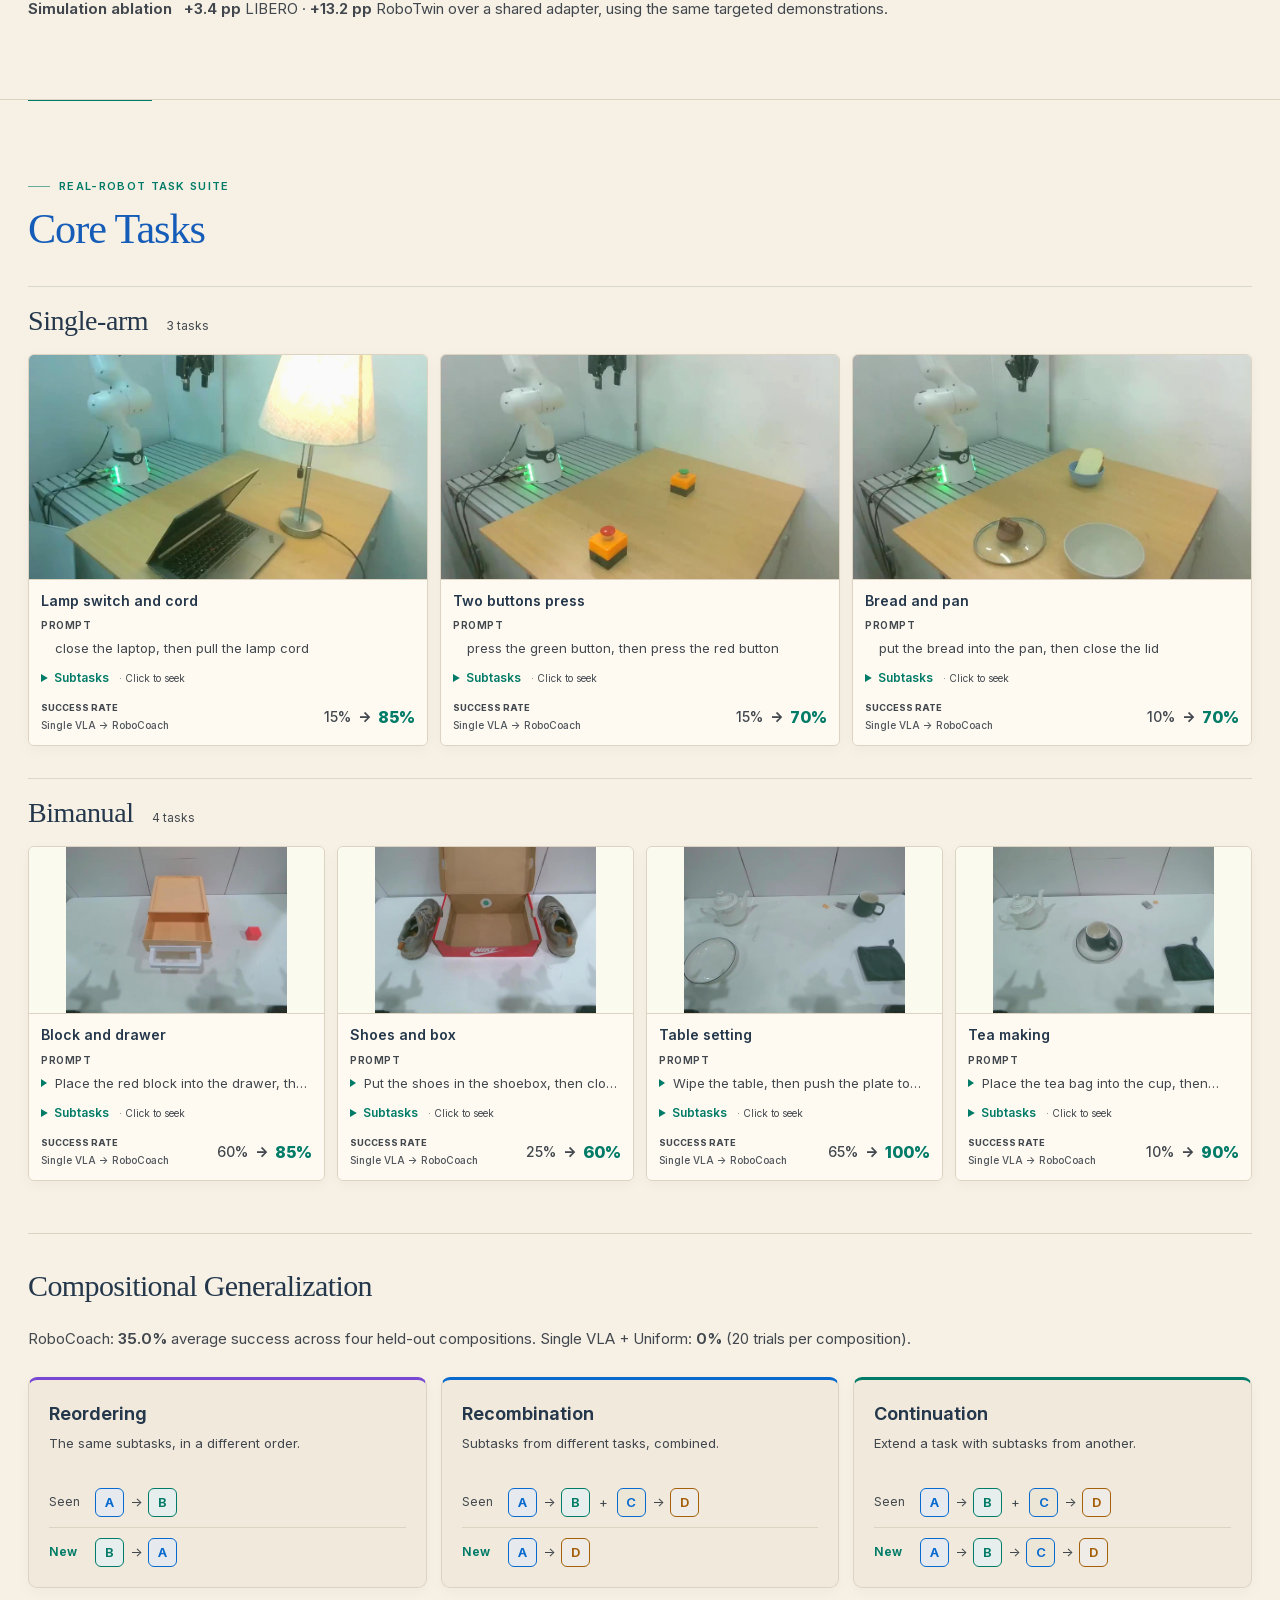
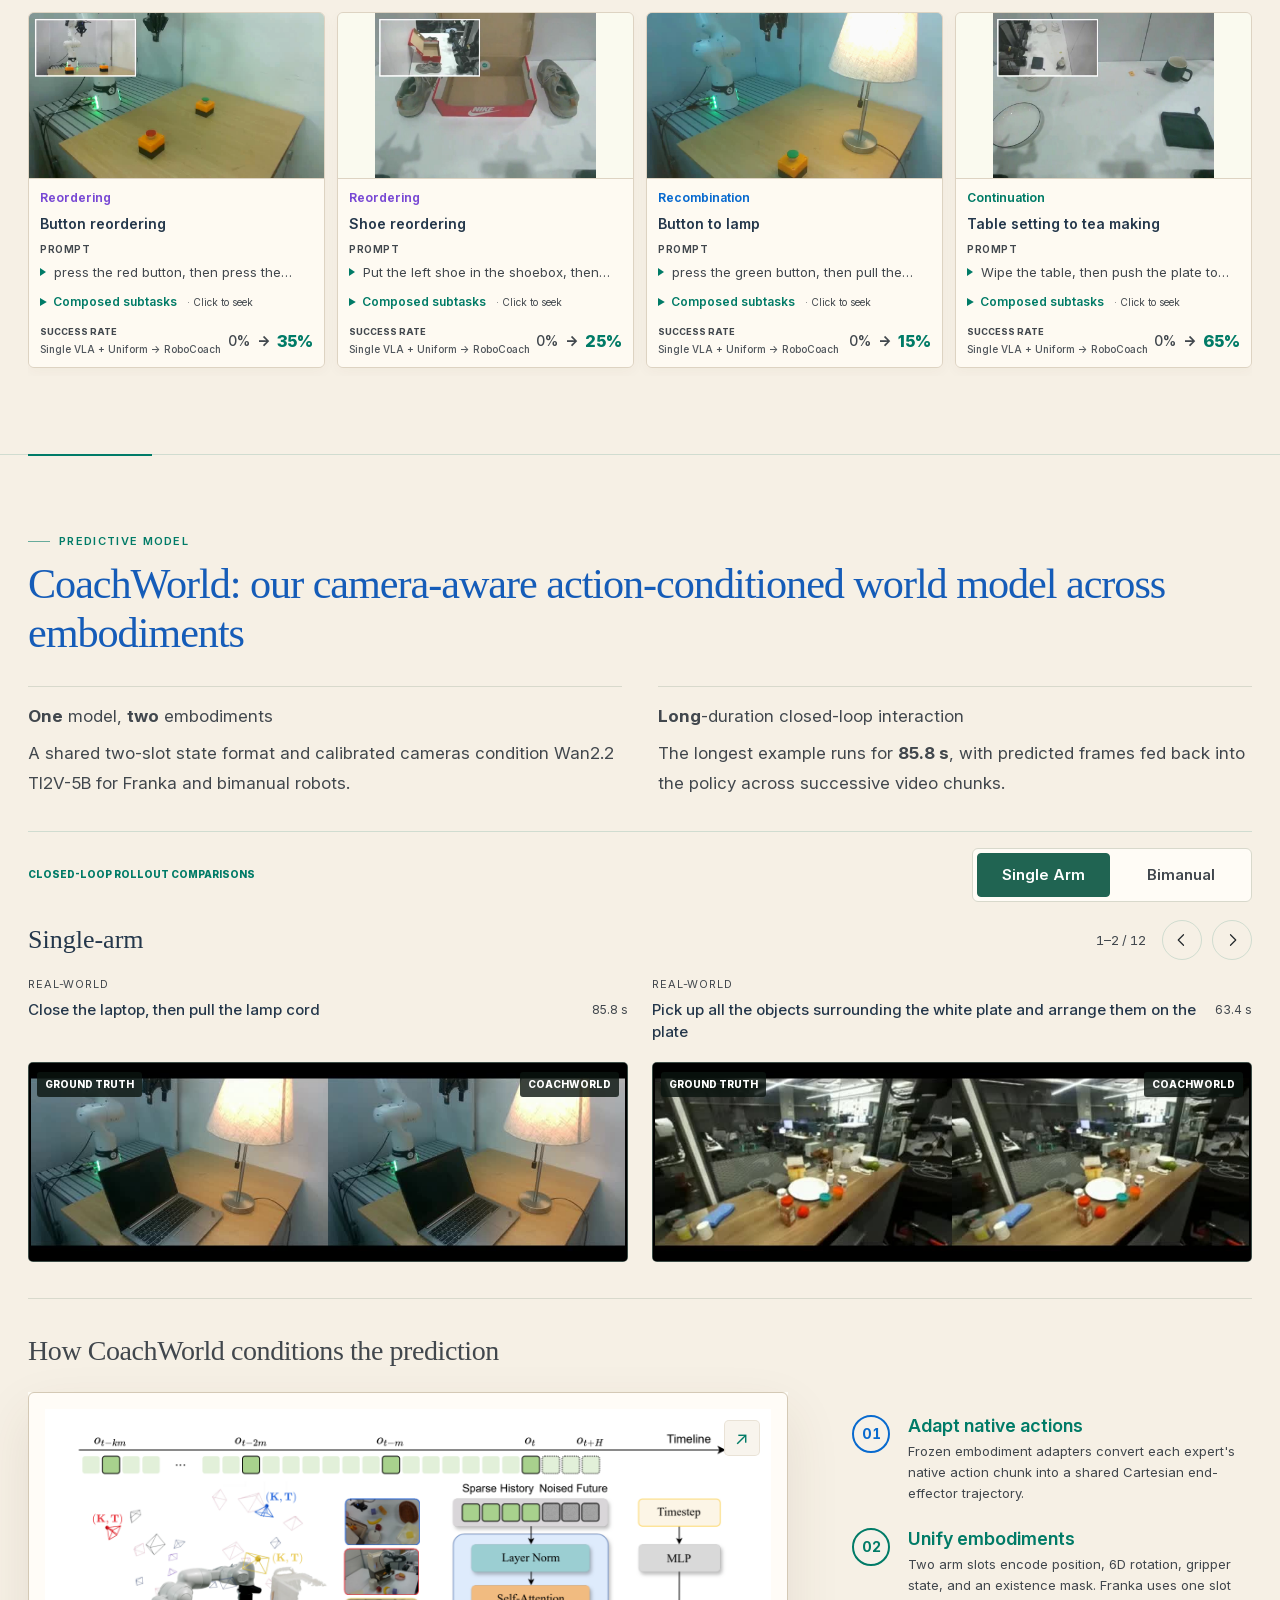
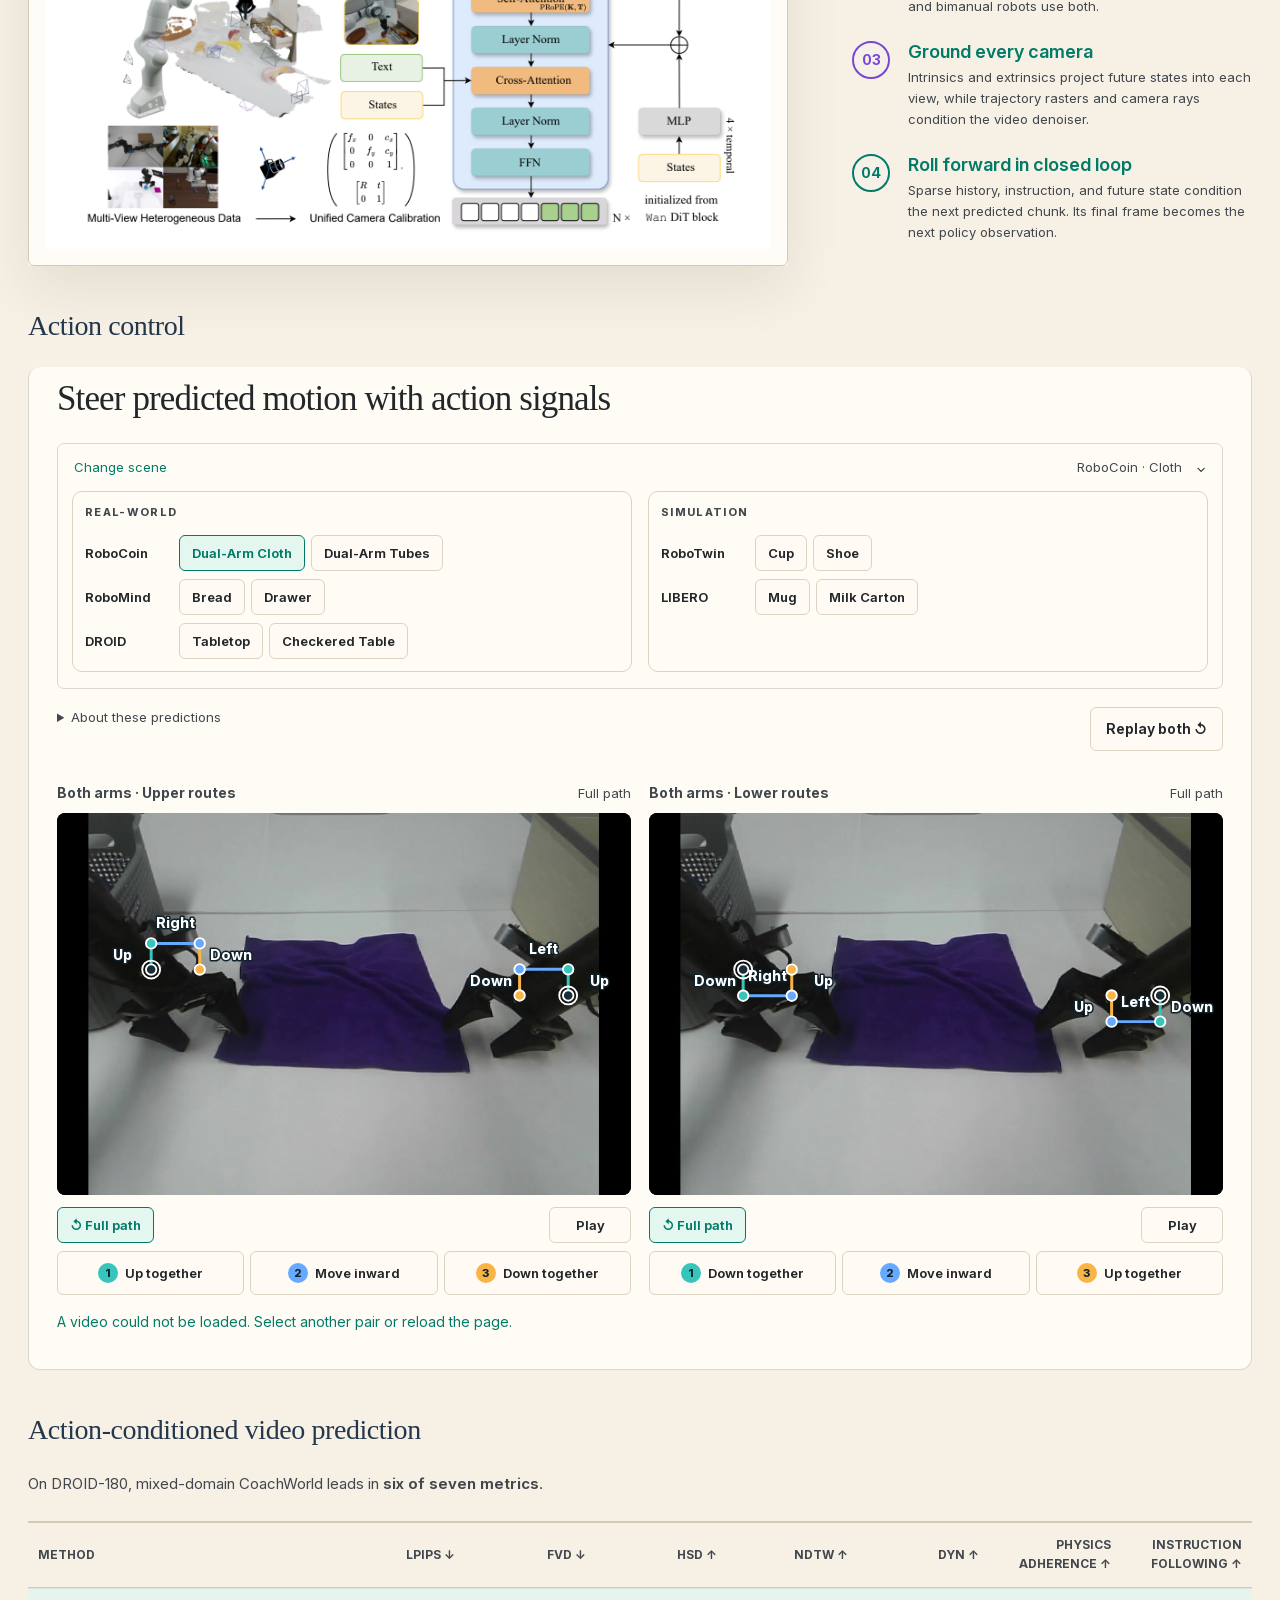
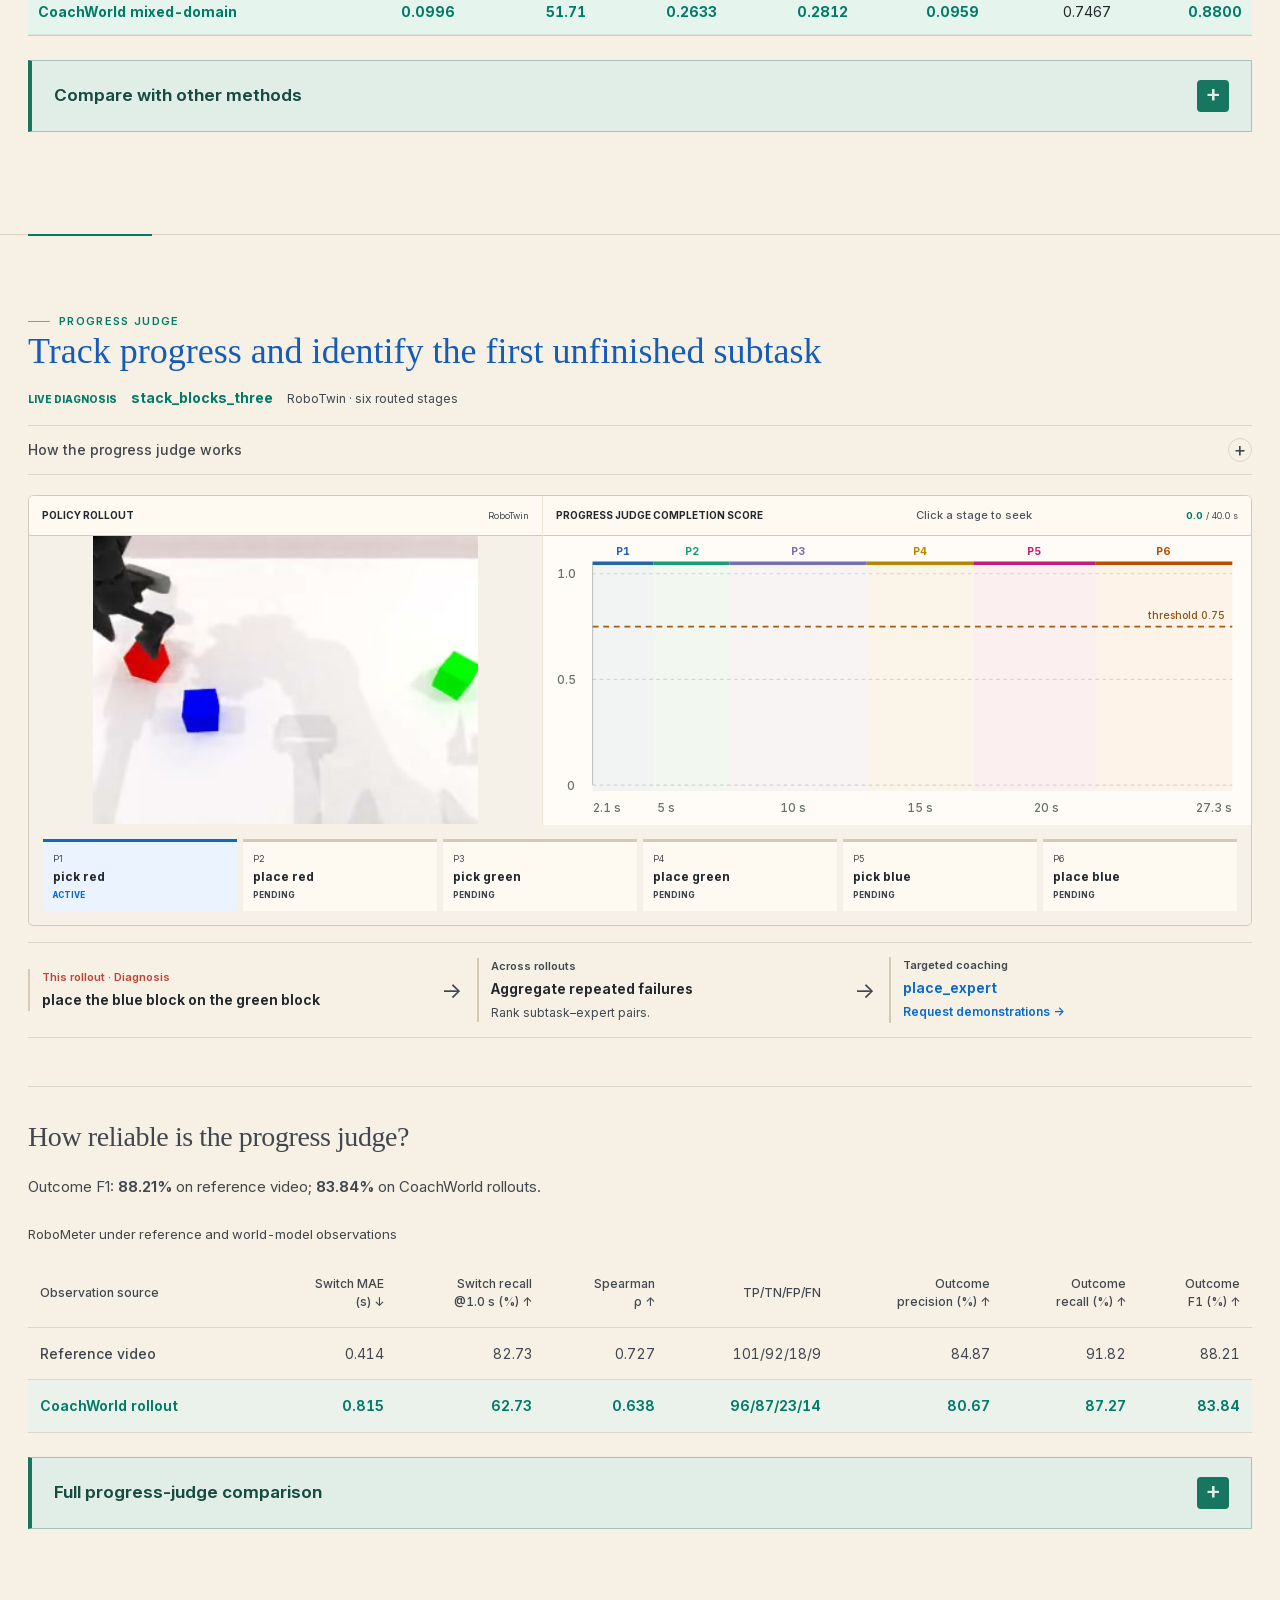
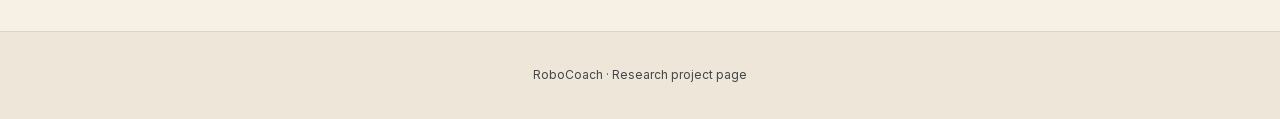
==== commit 1575fd2e: "Place author affiliations directly under author names" ====
--- a/index.html
+++ b/index.html
@@ -26,7 +26,7 @@
 <link href="assets/rollout-carousel.css?v=embodiment-tabs-2" rel="stylesheet"/>
 <script defer="" src="assets/rollout-carousel.js?v=embodiment-tabs-1"></script>
 <link href="assets/hero-layout.css?v=2" rel="stylesheet"/>
-<link href="assets/review-polish.css?v=7" rel="stylesheet"/><script defer="" src="assets/review-polish.js?v=action-unfolded-1"></script><link href="assets/review-reading.css?v=action-unfolded-1" rel="stylesheet"/><script defer="" src="assets/ridi-walkthrough.js?v=8"></script><link href="assets/review-type.css?v=2" rel="stylesheet"/><link href="assets/hero-background.css?v=2" rel="stylesheet"/><link href="assets/reading-highlights.css?v=5" rel="stylesheet"/><link href="assets/author-credits.css?v=2" rel="stylesheet"/><link as="font" crossorigin="" href="assets/fonts/InterVariable.woff2" rel="preload" type="font/woff2"/></head>
+<link href="assets/review-polish.css?v=7" rel="stylesheet"/><script defer="" src="assets/review-polish.js?v=action-unfolded-1"></script><link href="assets/review-reading.css?v=action-unfolded-1" rel="stylesheet"/><script defer="" src="assets/ridi-walkthrough.js?v=8"></script><link href="assets/review-type.css?v=2" rel="stylesheet"/><link href="assets/hero-background.css?v=2" rel="stylesheet"/><link href="assets/reading-highlights.css?v=5" rel="stylesheet"/><link href="assets/author-credits.css?v=3" rel="stylesheet"/><link as="font" crossorigin="" href="assets/fonts/InterVariable.woff2" rel="preload" type="font/woff2"/></head>
 <body>
 <a class="skip-link" href="#main">Skip to content</a>
 <div aria-hidden="true" class="reading-progress"><span data-reading-progress=""></span></div>
@@ -71,33 +71,7 @@
 <span><a href="https://sencui-thu.github.io/" target="_blank" rel="noopener noreferrer">Sen Cui</a><sup>2, 4, †, ‡</sup></span>
 <span><a href="https://scholar.google.com/citations?user=GL9M37YAAAAJ" target="_blank" rel="noopener noreferrer">Changshui Zhang</a><sup>2, †</sup></span>
 </div>
-<p class="hero-summary">RoboCoach identifies the <strong>first unfinished subtask</strong> in world-model rollouts and aggregates failures to request <strong>targeted demonstrations</strong> for the corresponding skill expert.</p>
-<div aria-label="Project resources" class="resource-dock">
-<a aria-label="Watch the RoboCoach teaser" class="resource-pill teaser-link" href="#teaser">
-<svg aria-hidden="true" class="resource-icon" viewbox="0 0 32 32"><path d="M11 6 27 16 11 26Z" fill="none" stroke="currentColor" stroke-width="2"></path></svg>
-<span class="resource-copy"><strong>Video</strong><small>Watch teaser</small></span>
-<span aria-hidden="true" class="resource-arrow">↗</span>
-</a>
-<a aria-label="Read RoboCoach on arXiv" class="resource-pill" href="https://arxiv.org/abs/2609.39685" target="_blank" rel="noopener noreferrer">
-<img alt="" class="resource-icon resource-icon-arxiv" height="34" src="assets/icons/arxiv-logomark.svg" width="25"/>
-<span class="resource-copy"><strong>Paper</strong><small>arXiv</small></span>
-<span aria-hidden="true" class="resource-arrow">↗</span>
-</a>
-<a aria-label="CoachWorld source code on GitHub" class="resource-pill" href="https://github.com/RoboCoach-AI/CoachWorld" target="_blank" rel="noopener noreferrer">
-<svg aria-hidden="true" class="resource-icon resource-icon-github" viewbox="0 0 24 24"><path d="M12 .7a11.5 11.5 0 0 0-3.64 22.4c.58.11.79-.25.79-.56v-2.23c-3.23.7-3.91-1.37-3.91-1.37-.53-1.34-1.29-1.7-1.29-1.7-1.05-.72.08-.71.08-.71 1.17.08 1.78 1.2 1.78 1.2 1.04 1.78 2.72 1.27 3.39.97.1-.75.4-1.27.74-1.56-2.58-.29-5.29-1.29-5.29-5.68 0-1.26.45-2.28 1.19-3.09-.12-.29-.52-1.47.11-3.05 0 0 .97-.31 3.16 1.18a10.9 10.9 0 0 1 5.76 0c2.2-1.49 3.16-1.18 3.16-1.18.63 1.58.23 2.76.11 3.05.74.81 1.19 1.83 1.19 3.09 0 4.4-2.72 5.38-5.31 5.67.42.36.79 1.07.79 2.17v3.22c0 .31.21.68.8.56A11.5 11.5 0 0 0 12 .7Z" fill="currentColor"></path></svg>
-<span class="resource-copy"><strong>Code</strong><small>CoachWorld</small></span>
-<span aria-hidden="true" class="resource-arrow">↗</span>
-</a>
-<a aria-label="CoachWorld model on Hugging Face" class="resource-pill" href="https://huggingface.co/JEdward/CoachWorld" target="_blank" rel="noopener noreferrer">
-<span aria-hidden="true" class="resource-icon resource-icon-hf">🤗</span>
-<span class="resource-copy"><strong>Model</strong><small>Hugging Face</small></span>
-<span aria-hidden="true" class="resource-arrow">↗</span>
-</a>
-</div>
-</div>
-</section>
-<section aria-label="Author affiliations" class="affiliations-band">
-<div class="affiliations-inner">
+<div aria-label="Author affiliations" class="hero-affiliations">
 <ol class="affiliations-list">
 <li><span>1</span>Renmin University of China</li>
 <li><span>2</span>Tsinghua University</li>
@@ -106,6 +80,30 @@
 <li><span>5</span>Shanghai Qizhi Institute</li>
 </ol>
 <p class="author-contributions"><span>* Equal contributions</span><span>† Corresponding authors</span><span>‡ Project leaders</span></p>
+</div>
+<p class="hero-summary">RoboCoach identifies the <strong>first unfinished subtask</strong> in world-model rollouts and aggregates failures to request <strong>targeted demonstrations</strong> for the corresponding skill expert.</p>
+<div aria-label="Project resources" class="resource-dock">
+<a aria-label="Watch the RoboCoach teaser" class="resource-pill teaser-link" href="#teaser">
+<svg aria-hidden="true" class="resource-icon" viewbox="0 0 32 32"><path d="M11 6 27 16 11 26Z" fill="none" stroke="currentColor" stroke-width="2"></path></svg>
+<span class="resource-copy"><strong>Video</strong><small>Watch teaser</small></span>
+<span aria-hidden="true" class="resource-arrow">↗</span>
+</a>
+<a aria-label="Read RoboCoach on arXiv" class="resource-pill" href="https://arxiv.org/abs/2609.39685" target="_blank" rel="noopener noreferrer">
+<img alt="" class="resource-icon resource-icon-arxiv" height="34" src="assets/icons/arxiv-logomark.svg" width="25"/>
+<span class="resource-copy"><strong>Paper</strong><small>arXiv</small></span>
+<span aria-hidden="true" class="resource-arrow">↗</span>
+</a>
+<a aria-label="CoachWorld source code on GitHub" class="resource-pill" href="https://github.com/RoboCoach-AI/CoachWorld" target="_blank" rel="noopener noreferrer">
+<svg aria-hidden="true" class="resource-icon resource-icon-github" viewbox="0 0 24 24"><path d="M12 .7a11.5 11.5 0 0 0-3.64 22.4c.58.11.79-.25.79-.56v-2.23c-3.23.7-3.91-1.37-3.91-1.37-.53-1.34-1.29-1.7-1.29-1.7-1.05-.72.08-.71.08-.71 1.17.08 1.78 1.2 1.78 1.2 1.04 1.78 2.72 1.27 3.39.97.1-.75.4-1.27.74-1.56-2.58-.29-5.29-1.29-5.29-5.68 0-1.26.45-2.28 1.19-3.09-.12-.29-.52-1.47.11-3.05 0 0 .97-.31 3.16 1.18a10.9 10.9 0 0 1 5.76 0c2.2-1.49 3.16-1.18 3.16-1.18.63 1.58.23 2.76.11 3.05.74.81 1.19 1.83 1.19 3.09 0 4.4-2.72 5.38-5.31 5.67.42.36.79 1.07.79 2.17v3.22c0 .31.21.68.8.56A11.5 11.5 0 0 0 12 .7Z" fill="currentColor"></path></svg>
+<span class="resource-copy"><strong>Code</strong><small>CoachWorld</small></span>
+<span aria-hidden="true" class="resource-arrow">↗</span>
+</a>
+<a aria-label="CoachWorld model on Hugging Face" class="resource-pill" href="https://huggingface.co/JEdward/CoachWorld" target="_blank" rel="noopener noreferrer">
+<span aria-hidden="true" class="resource-icon resource-icon-hf">🤗</span>
+<span class="resource-copy"><strong>Model</strong><small>Hugging Face</small></span>
+<span aria-hidden="true" class="resource-arrow">↗</span>
+</a>
+</div>
 </div>
 </section>
 <section aria-label="Central thesis" class="thesis-band">
--- a/assets/author-credits.css
+++ b/assets/author-credits.css
@@ -67,20 +67,9 @@
   color: #9ce0d2;
 }
 
-.affiliations-band {
-  border-bottom: 1px solid rgba(87, 103, 91, .16);
-  background: #f6f0e5;
-}
-
-html[data-theme="dark"] .affiliations-band {
-  border-bottom-color: rgba(164, 204, 191, .16);
-  background: #07100f;
-}
-
-.affiliations-inner {
-  width: min(1080px, calc(100% - 48px));
-  margin: 0 auto;
-  padding: 27px 0 25px;
+.hero-affiliations {
+  max-width: 900px;
+  margin: 12px auto 0;
   text-align: center;
 }
 
@@ -88,12 +77,13 @@
   display: flex;
   flex-wrap: wrap;
   justify-content: center;
-  gap: 8px 27px;
+  gap: 4px 19px;
   margin: 0;
   padding: 0;
   list-style: none;
-  font-size: 14px;
-  line-height: 1.5;
+  color: #52635f;
+  font-size: 12px;
+  line-height: 1.45;
 }
 
 .affiliations-list li {
@@ -103,7 +93,7 @@
 .affiliations-list li span {
   margin-right: 5px;
   color: #087a69;
-  font-size: 12px;
+  font-size: 11px;
   font-weight: 760;
 }
 
@@ -112,10 +102,14 @@
   flex-wrap: wrap;
   justify-content: center;
   gap: 4px 20px;
-  margin: 12px 0 0;
+  margin: 6px 0 0;
   color: #61716d;
-  font-size: 12px;
+  font-size: 11px;
   line-height: 1.4;
+}
+
+html[data-theme="dark"] .affiliations-list {
+  color: #b2c4be;
 }
 
 html[data-theme="dark"] .affiliations-list li span {
@@ -127,10 +121,19 @@
 }
 
 @media (max-width: 600px) {
+  .hero .hero-content {
+    padding-top: 84px;
+    padding-bottom: 12px;
+  }
+
+  .hero .hero-subtitle {
+    margin-top: 12px;
+  }
+
   .hero-authors {
     column-gap: 13px;
     row-gap: 4px;
-    margin-top: 19px;
+    margin-top: 10px;
     font-size: 14px;
   }
 
@@ -138,14 +141,13 @@
     font-size: 9px;
   }
 
-  .affiliations-inner {
-    width: calc(100% - 32px);
-    padding: 22px 0;
+  .hero-affiliations {
+    margin-top: 10px;
   }
 
   .affiliations-list {
-    gap: 6px 18px;
-    font-size: 12px;
+    gap: 3px 12px;
+    font-size: 11px;
   }
 
   .affiliations-list li {
@@ -153,6 +155,45 @@
   }
 
   .author-contributions {
-    font-size: 11px;
+    font-size: 10px;
+  }
+
+  .hero .hero-summary {
+    margin-top: 12px;
+  }
+
+  .hero .resource-dock {
+    margin-top: 14px;
   }
 }
+
+@media (max-width: 359px) {
+  .hero .hero-content {
+    padding-top: 82px;
+    padding-bottom: 0;
+  }
+
+  .hero .hero-subtitle {
+    margin-top: 8px;
+  }
+
+  .hero-authors {
+    margin-top: 6px;
+  }
+
+  .hero-affiliations {
+    margin-top: 6px;
+  }
+
+  .author-contributions {
+    margin-top: 4px;
+  }
+
+  .hero .hero-summary {
+    margin-top: 8px;
+  }
+
+  .hero .resource-dock {
+    margin-top: 8px;
+  }
+}
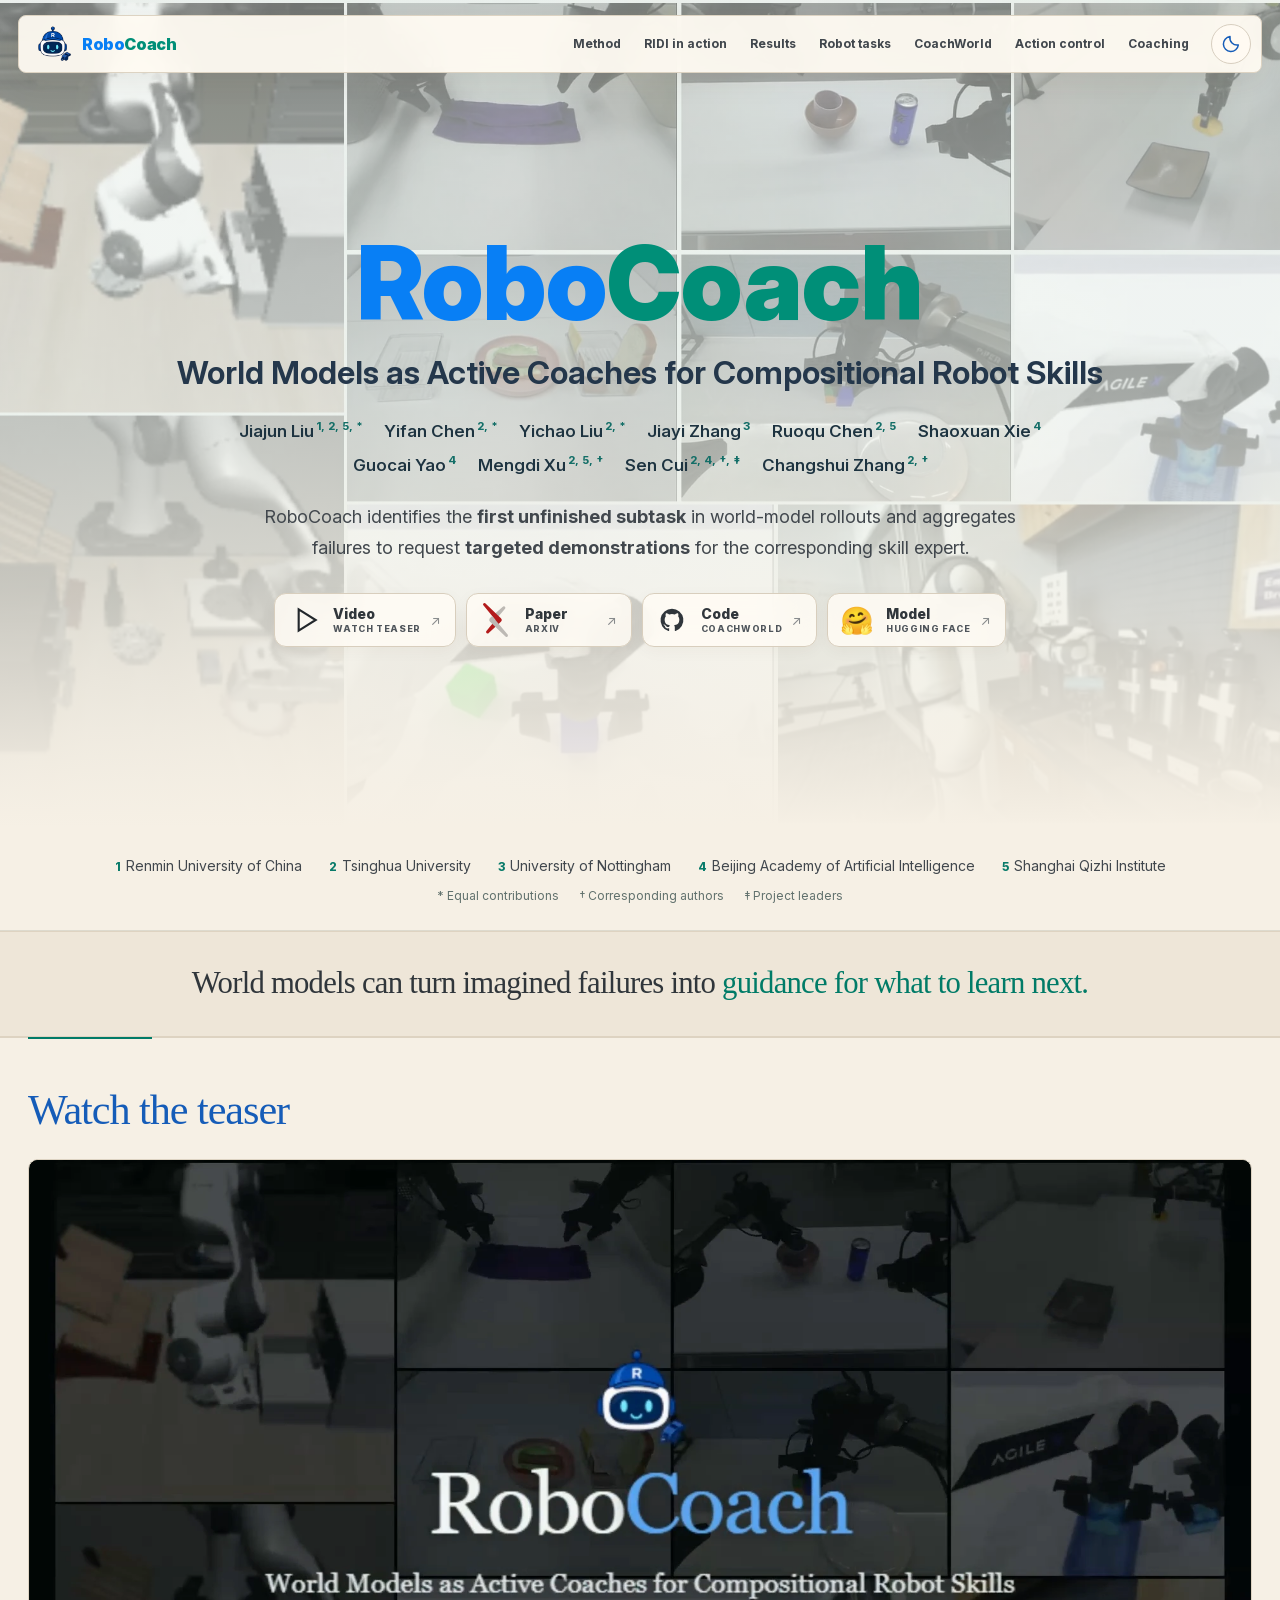
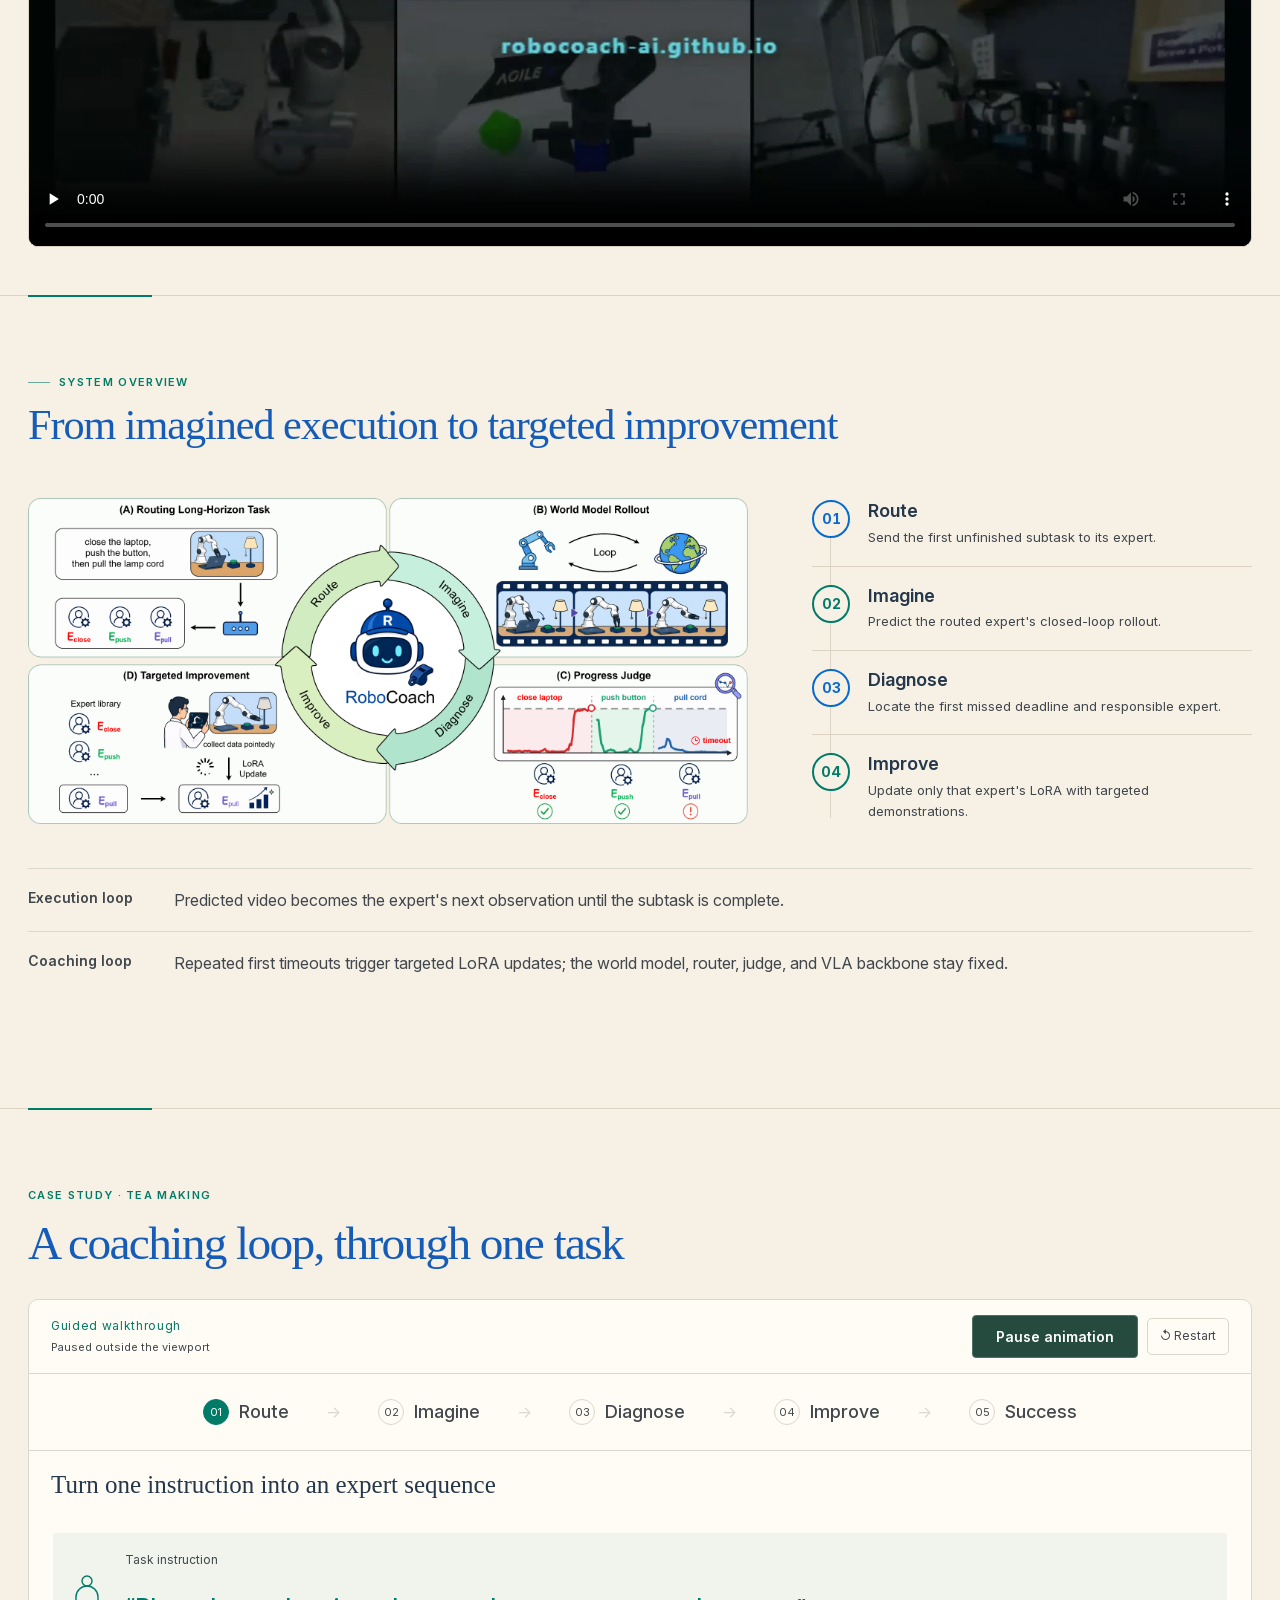
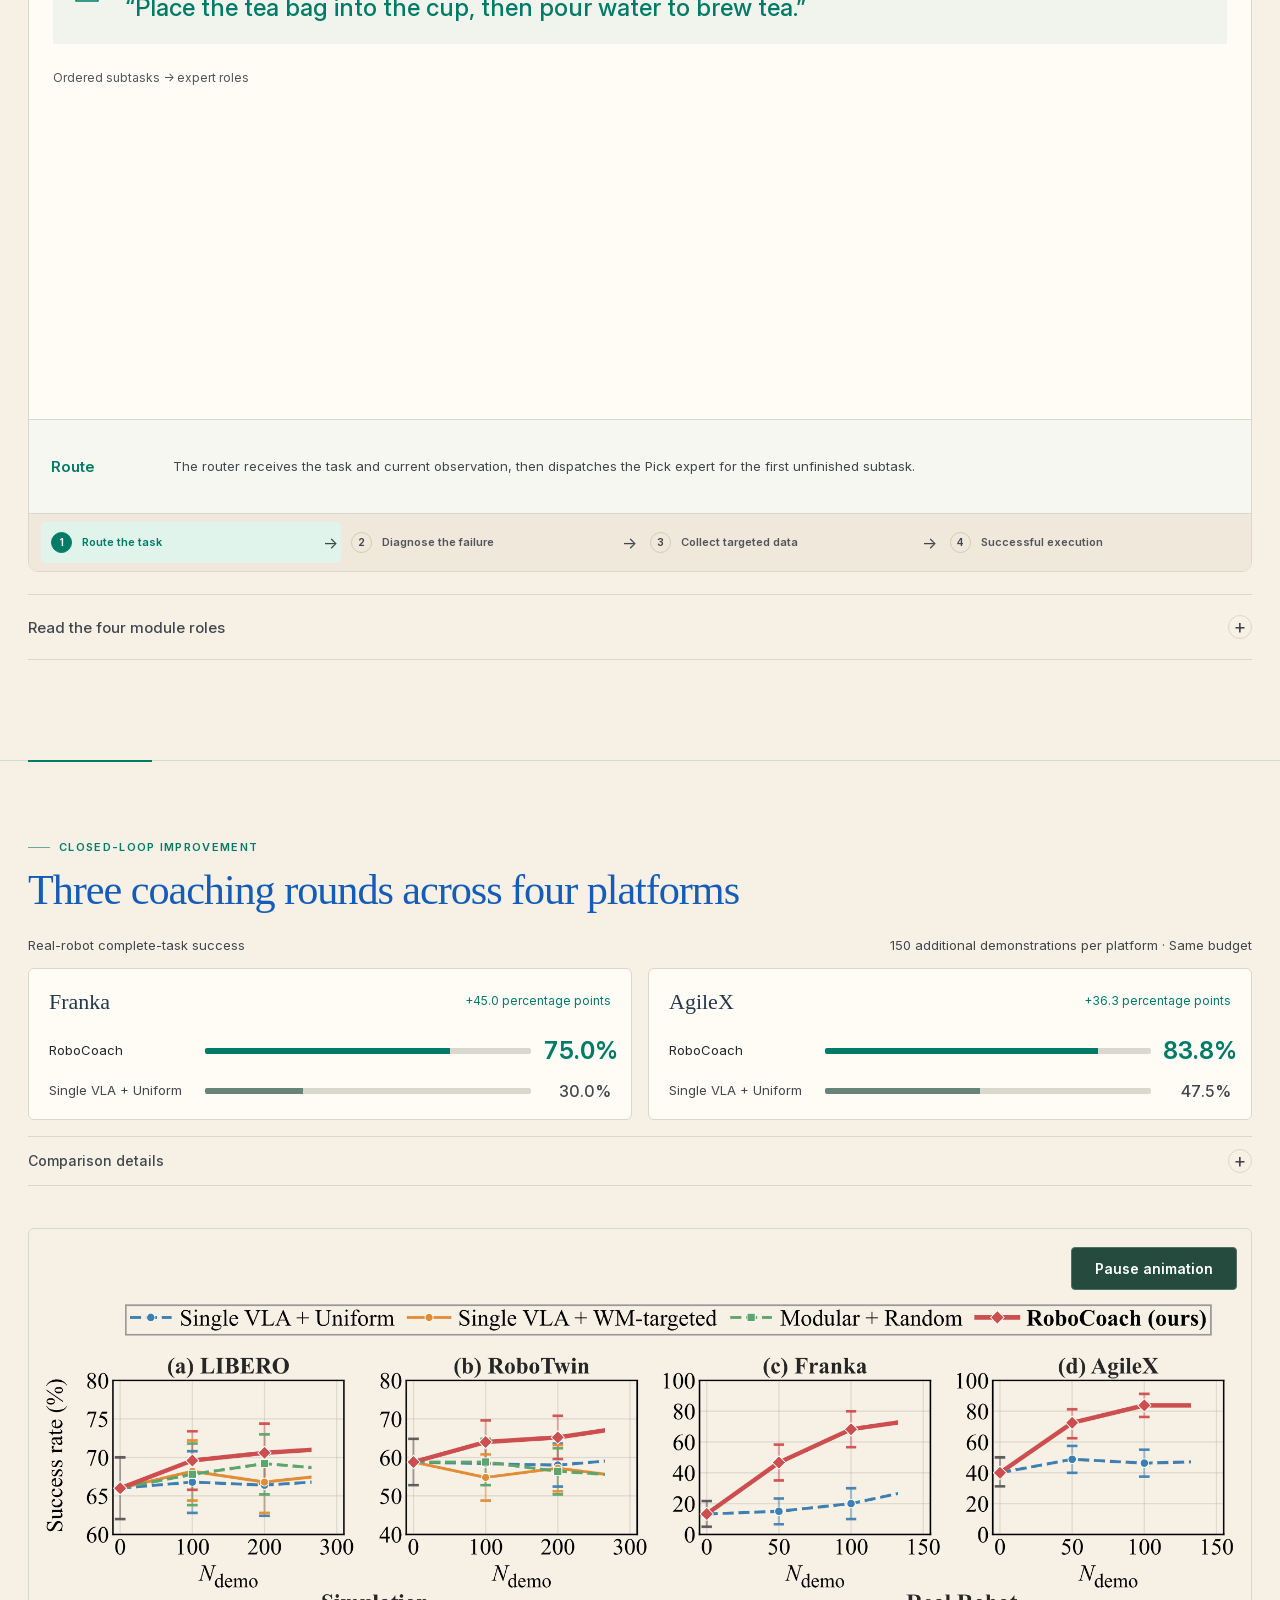
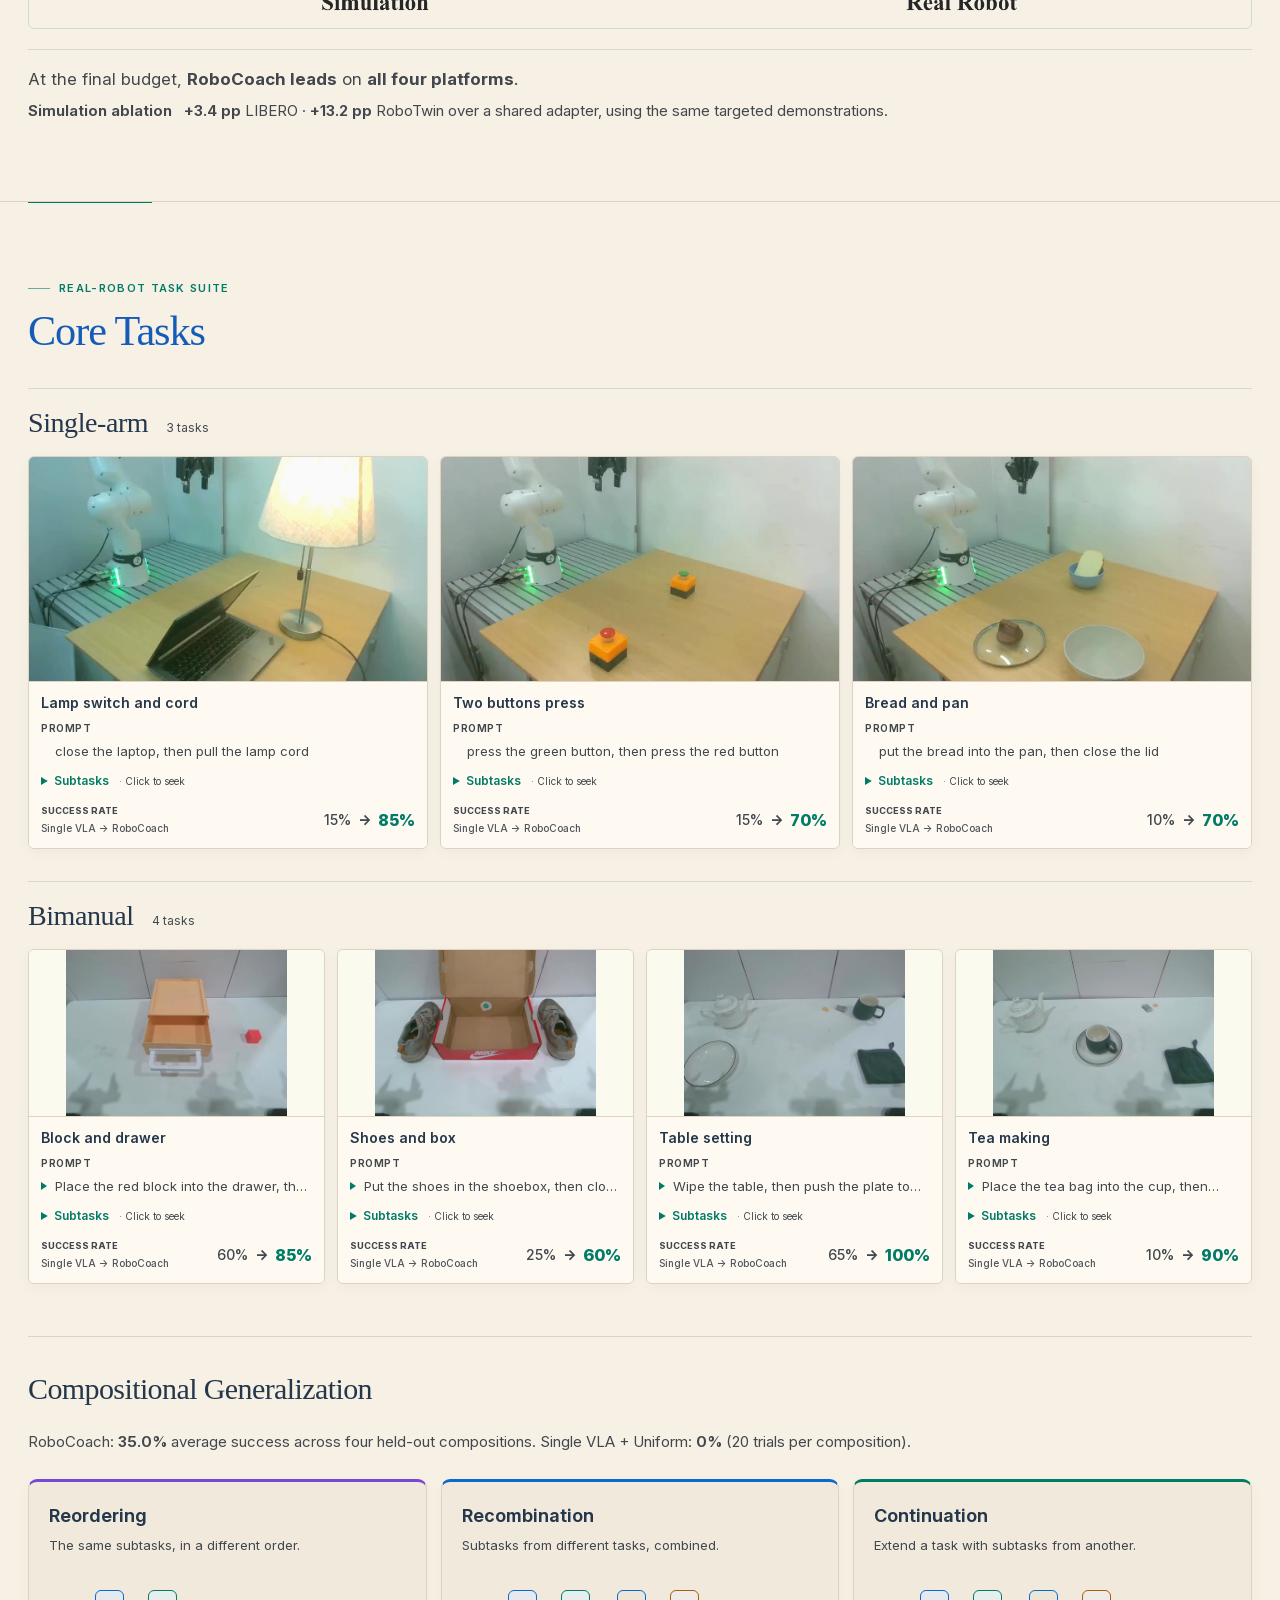
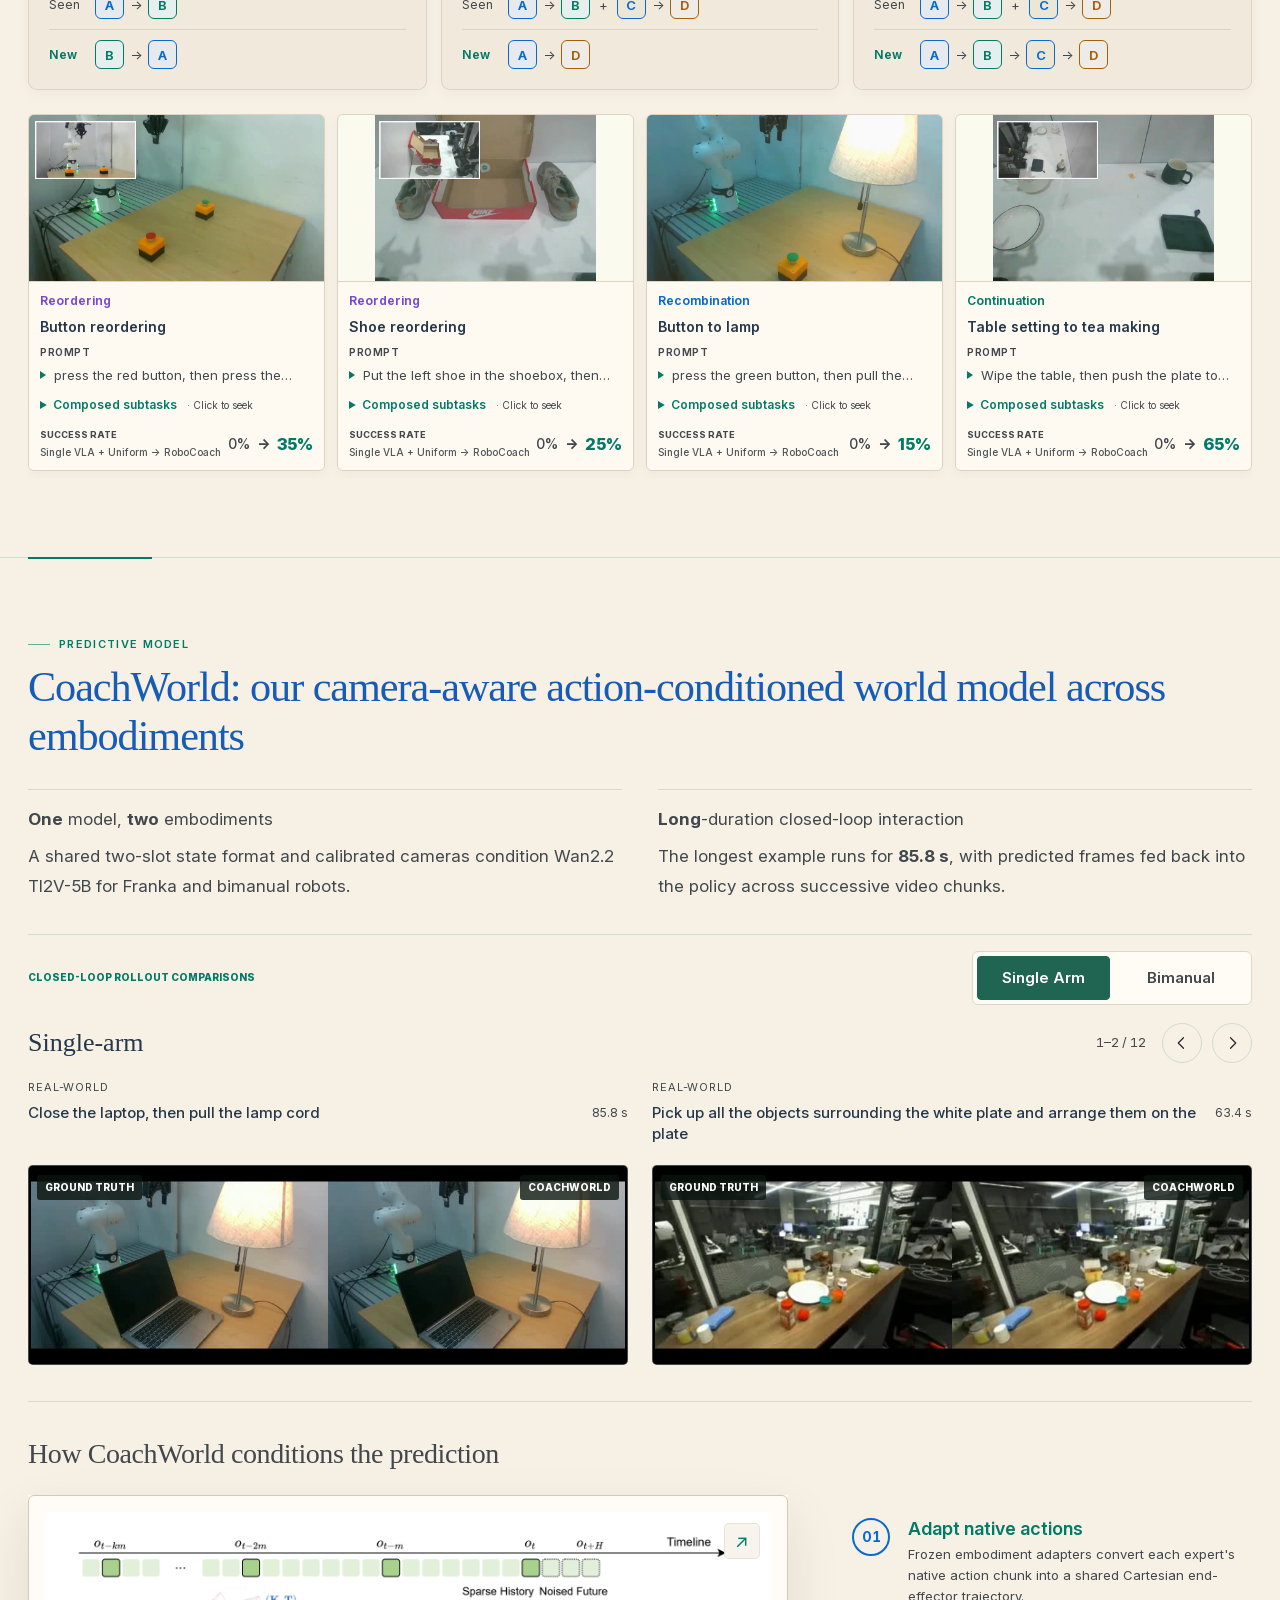
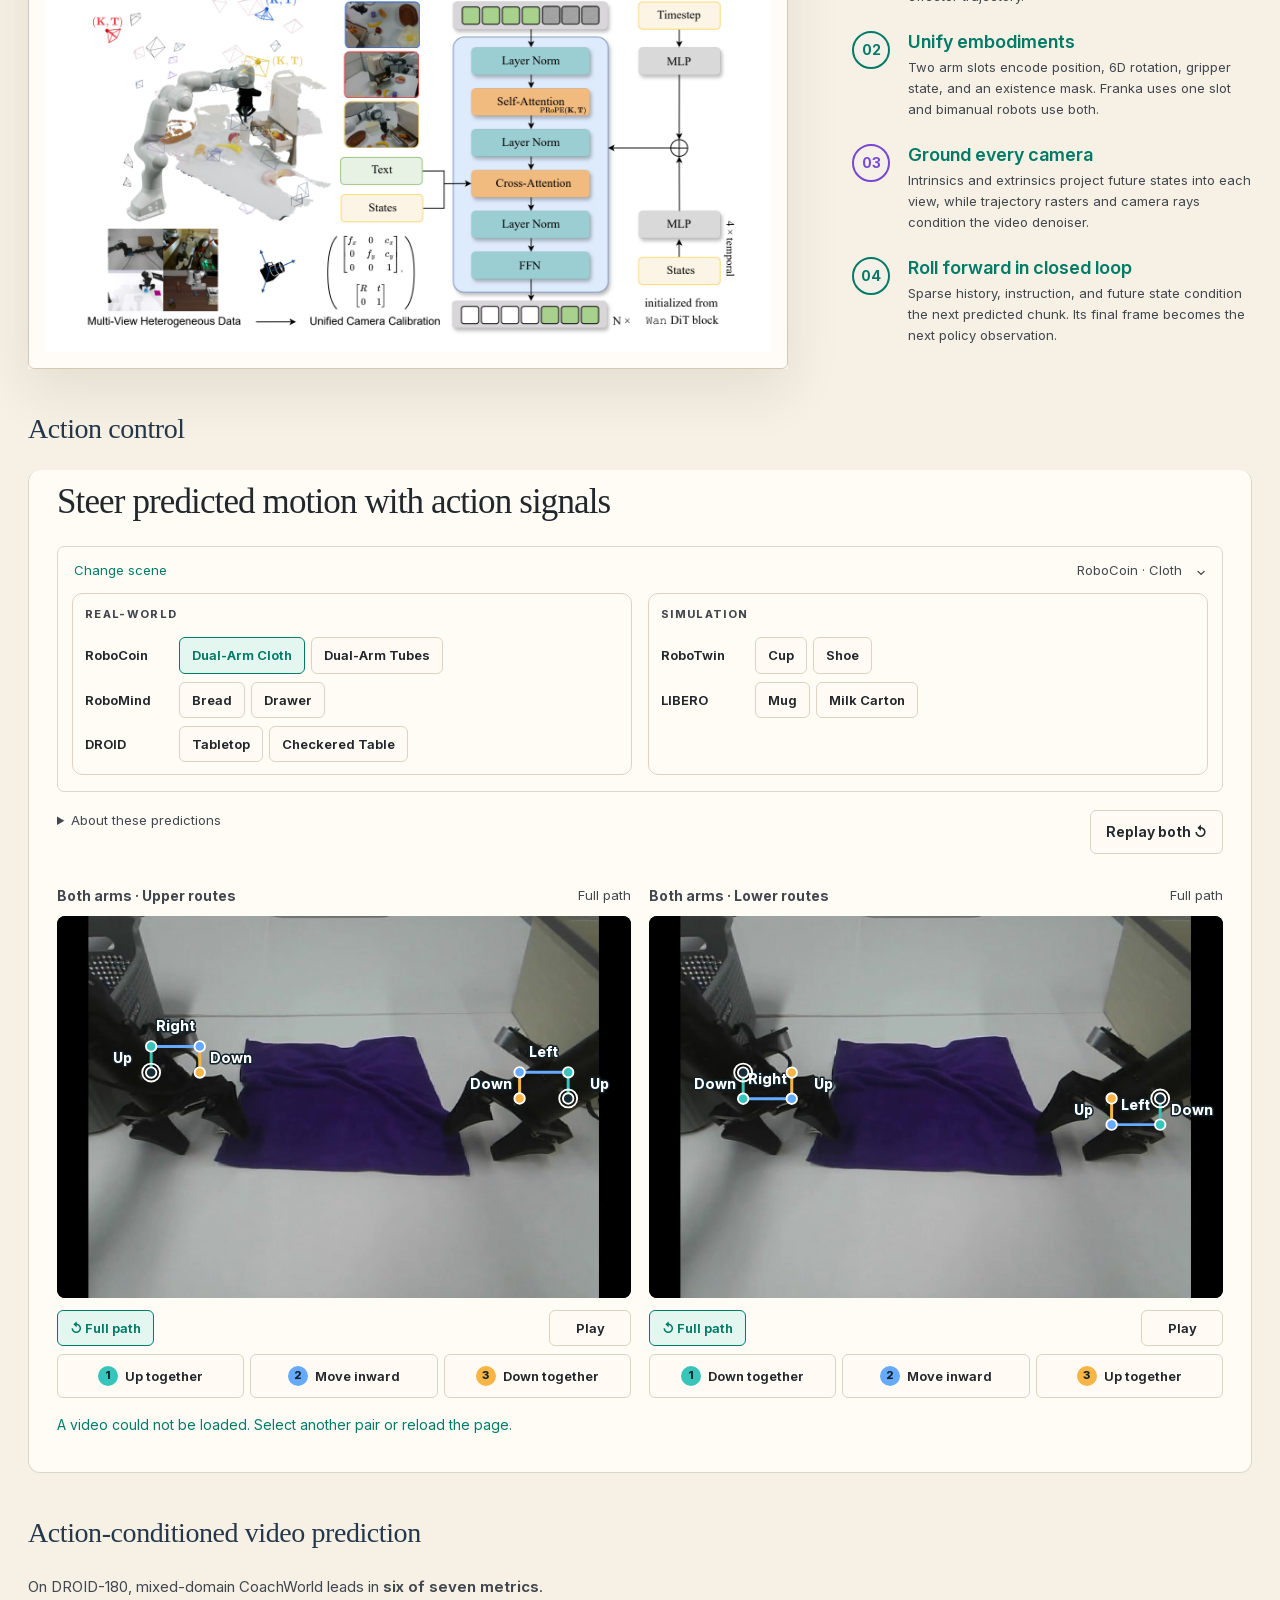
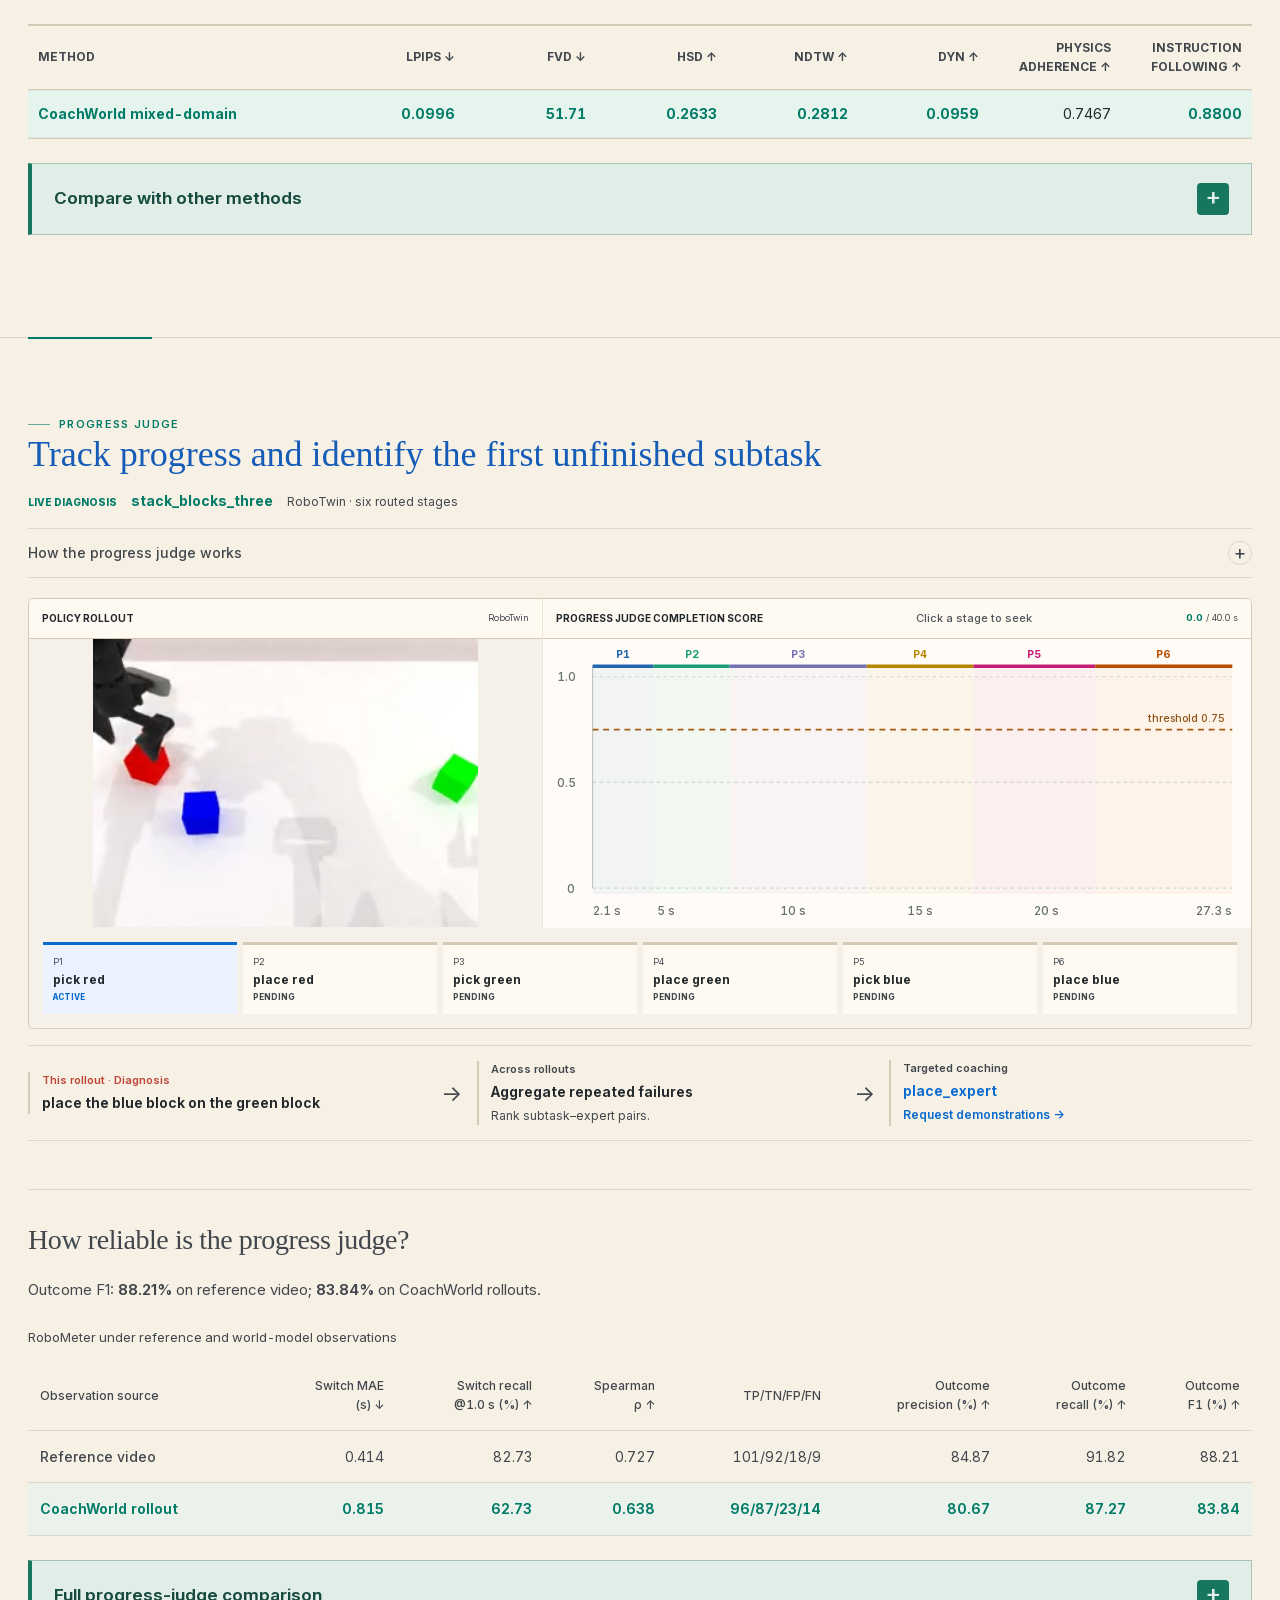
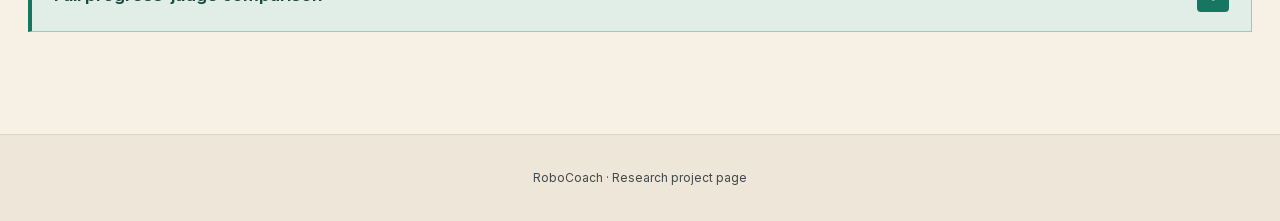
==== commit 71af366e: "Restore previous author affiliation layout" ====
--- a/index.html
+++ b/index.html
@@ -26,7 +26,7 @@
 <link href="assets/rollout-carousel.css?v=embodiment-tabs-2" rel="stylesheet"/>
 <script defer="" src="assets/rollout-carousel.js?v=embodiment-tabs-1"></script>
 <link href="assets/hero-layout.css?v=2" rel="stylesheet"/>
-<link href="assets/review-polish.css?v=7" rel="stylesheet"/><script defer="" src="assets/review-polish.js?v=action-unfolded-1"></script><link href="assets/review-reading.css?v=action-unfolded-1" rel="stylesheet"/><script defer="" src="assets/ridi-walkthrough.js?v=8"></script><link href="assets/review-type.css?v=2" rel="stylesheet"/><link href="assets/hero-background.css?v=2" rel="stylesheet"/><link href="assets/reading-highlights.css?v=5" rel="stylesheet"/><link href="assets/author-credits.css?v=3" rel="stylesheet"/><link as="font" crossorigin="" href="assets/fonts/InterVariable.woff2" rel="preload" type="font/woff2"/></head>
+<link href="assets/review-polish.css?v=7" rel="stylesheet"/><script defer="" src="assets/review-polish.js?v=action-unfolded-1"></script><link href="assets/review-reading.css?v=action-unfolded-1" rel="stylesheet"/><script defer="" src="assets/ridi-walkthrough.js?v=8"></script><link href="assets/review-type.css?v=2" rel="stylesheet"/><link href="assets/hero-background.css?v=2" rel="stylesheet"/><link href="assets/reading-highlights.css?v=5" rel="stylesheet"/><link href="assets/author-credits.css?v=2" rel="stylesheet"/><link as="font" crossorigin="" href="assets/fonts/InterVariable.woff2" rel="preload" type="font/woff2"/></head>
 <body>
 <a class="skip-link" href="#main">Skip to content</a>
 <div aria-hidden="true" class="reading-progress"><span data-reading-progress=""></span></div>
@@ -71,7 +71,33 @@
 <span><a href="https://sencui-thu.github.io/" target="_blank" rel="noopener noreferrer">Sen Cui</a><sup>2, 4, †, ‡</sup></span>
 <span><a href="https://scholar.google.com/citations?user=GL9M37YAAAAJ" target="_blank" rel="noopener noreferrer">Changshui Zhang</a><sup>2, †</sup></span>
 </div>
-<div aria-label="Author affiliations" class="hero-affiliations">
+<p class="hero-summary">RoboCoach identifies the <strong>first unfinished subtask</strong> in world-model rollouts and aggregates failures to request <strong>targeted demonstrations</strong> for the corresponding skill expert.</p>
+<div aria-label="Project resources" class="resource-dock">
+<a aria-label="Watch the RoboCoach teaser" class="resource-pill teaser-link" href="#teaser">
+<svg aria-hidden="true" class="resource-icon" viewbox="0 0 32 32"><path d="M11 6 27 16 11 26Z" fill="none" stroke="currentColor" stroke-width="2"></path></svg>
+<span class="resource-copy"><strong>Video</strong><small>Watch teaser</small></span>
+<span aria-hidden="true" class="resource-arrow">↗</span>
+</a>
+<a aria-label="Read RoboCoach on arXiv" class="resource-pill" href="https://arxiv.org/abs/2609.39685" target="_blank" rel="noopener noreferrer">
+<img alt="" class="resource-icon resource-icon-arxiv" height="34" src="assets/icons/arxiv-logomark.svg" width="25"/>
+<span class="resource-copy"><strong>Paper</strong><small>arXiv</small></span>
+<span aria-hidden="true" class="resource-arrow">↗</span>
+</a>
+<a aria-label="CoachWorld source code on GitHub" class="resource-pill" href="https://github.com/RoboCoach-AI/CoachWorld" target="_blank" rel="noopener noreferrer">
+<svg aria-hidden="true" class="resource-icon resource-icon-github" viewbox="0 0 24 24"><path d="M12 .7a11.5 11.5 0 0 0-3.64 22.4c.58.11.79-.25.79-.56v-2.23c-3.23.7-3.91-1.37-3.91-1.37-.53-1.34-1.29-1.7-1.29-1.7-1.05-.72.08-.71.08-.71 1.17.08 1.78 1.2 1.78 1.2 1.04 1.78 2.72 1.27 3.39.97.1-.75.4-1.27.74-1.56-2.58-.29-5.29-1.29-5.29-5.68 0-1.26.45-2.28 1.19-3.09-.12-.29-.52-1.47.11-3.05 0 0 .97-.31 3.16 1.18a10.9 10.9 0 0 1 5.76 0c2.2-1.49 3.16-1.18 3.16-1.18.63 1.58.23 2.76.11 3.05.74.81 1.19 1.83 1.19 3.09 0 4.4-2.72 5.38-5.31 5.67.42.36.79 1.07.79 2.17v3.22c0 .31.21.68.8.56A11.5 11.5 0 0 0 12 .7Z" fill="currentColor"></path></svg>
+<span class="resource-copy"><strong>Code</strong><small>CoachWorld</small></span>
+<span aria-hidden="true" class="resource-arrow">↗</span>
+</a>
+<a aria-label="CoachWorld model on Hugging Face" class="resource-pill" href="https://huggingface.co/JEdward/CoachWorld" target="_blank" rel="noopener noreferrer">
+<span aria-hidden="true" class="resource-icon resource-icon-hf">🤗</span>
+<span class="resource-copy"><strong>Model</strong><small>Hugging Face</small></span>
+<span aria-hidden="true" class="resource-arrow">↗</span>
+</a>
+</div>
+</div>
+</section>
+<section aria-label="Author affiliations" class="affiliations-band">
+<div class="affiliations-inner">
 <ol class="affiliations-list">
 <li><span>1</span>Renmin University of China</li>
 <li><span>2</span>Tsinghua University</li>
@@ -80,30 +106,6 @@
 <li><span>5</span>Shanghai Qizhi Institute</li>
 </ol>
 <p class="author-contributions"><span>* Equal contributions</span><span>† Corresponding authors</span><span>‡ Project leaders</span></p>
-</div>
-<p class="hero-summary">RoboCoach identifies the <strong>first unfinished subtask</strong> in world-model rollouts and aggregates failures to request <strong>targeted demonstrations</strong> for the corresponding skill expert.</p>
-<div aria-label="Project resources" class="resource-dock">
-<a aria-label="Watch the RoboCoach teaser" class="resource-pill teaser-link" href="#teaser">
-<svg aria-hidden="true" class="resource-icon" viewbox="0 0 32 32"><path d="M11 6 27 16 11 26Z" fill="none" stroke="currentColor" stroke-width="2"></path></svg>
-<span class="resource-copy"><strong>Video</strong><small>Watch teaser</small></span>
-<span aria-hidden="true" class="resource-arrow">↗</span>
-</a>
-<a aria-label="Read RoboCoach on arXiv" class="resource-pill" href="https://arxiv.org/abs/2609.39685" target="_blank" rel="noopener noreferrer">
-<img alt="" class="resource-icon resource-icon-arxiv" height="34" src="assets/icons/arxiv-logomark.svg" width="25"/>
-<span class="resource-copy"><strong>Paper</strong><small>arXiv</small></span>
-<span aria-hidden="true" class="resource-arrow">↗</span>
-</a>
-<a aria-label="CoachWorld source code on GitHub" class="resource-pill" href="https://github.com/RoboCoach-AI/CoachWorld" target="_blank" rel="noopener noreferrer">
-<svg aria-hidden="true" class="resource-icon resource-icon-github" viewbox="0 0 24 24"><path d="M12 .7a11.5 11.5 0 0 0-3.64 22.4c.58.11.79-.25.79-.56v-2.23c-3.23.7-3.91-1.37-3.91-1.37-.53-1.34-1.29-1.7-1.29-1.7-1.05-.72.08-.71.08-.71 1.17.08 1.78 1.2 1.78 1.2 1.04 1.78 2.72 1.27 3.39.97.1-.75.4-1.27.74-1.56-2.58-.29-5.29-1.29-5.29-5.68 0-1.26.45-2.28 1.19-3.09-.12-.29-.52-1.47.11-3.05 0 0 .97-.31 3.16 1.18a10.9 10.9 0 0 1 5.76 0c2.2-1.49 3.16-1.18 3.16-1.18.63 1.58.23 2.76.11 3.05.74.81 1.19 1.83 1.19 3.09 0 4.4-2.72 5.38-5.31 5.67.42.36.79 1.07.79 2.17v3.22c0 .31.21.68.8.56A11.5 11.5 0 0 0 12 .7Z" fill="currentColor"></path></svg>
-<span class="resource-copy"><strong>Code</strong><small>CoachWorld</small></span>
-<span aria-hidden="true" class="resource-arrow">↗</span>
-</a>
-<a aria-label="CoachWorld model on Hugging Face" class="resource-pill" href="https://huggingface.co/JEdward/CoachWorld" target="_blank" rel="noopener noreferrer">
-<span aria-hidden="true" class="resource-icon resource-icon-hf">🤗</span>
-<span class="resource-copy"><strong>Model</strong><small>Hugging Face</small></span>
-<span aria-hidden="true" class="resource-arrow">↗</span>
-</a>
-</div>
 </div>
 </section>
 <section aria-label="Central thesis" class="thesis-band">
--- a/assets/author-credits.css
+++ b/assets/author-credits.css
@@ -67,9 +67,20 @@
   color: #9ce0d2;
 }
 
-.hero-affiliations {
-  max-width: 900px;
-  margin: 12px auto 0;
+.affiliations-band {
+  border-bottom: 1px solid rgba(87, 103, 91, .16);
+  background: #f6f0e5;
+}
+
+html[data-theme="dark"] .affiliations-band {
+  border-bottom-color: rgba(164, 204, 191, .16);
+  background: #07100f;
+}
+
+.affiliations-inner {
+  width: min(1080px, calc(100% - 48px));
+  margin: 0 auto;
+  padding: 27px 0 25px;
   text-align: center;
 }
 
@@ -77,13 +88,12 @@
   display: flex;
   flex-wrap: wrap;
   justify-content: center;
-  gap: 4px 19px;
+  gap: 8px 27px;
   margin: 0;
   padding: 0;
   list-style: none;
-  color: #52635f;
-  font-size: 12px;
-  line-height: 1.45;
+  font-size: 14px;
+  line-height: 1.5;
 }
 
 .affiliations-list li {
@@ -93,7 +103,7 @@
 .affiliations-list li span {
   margin-right: 5px;
   color: #087a69;
-  font-size: 11px;
+  font-size: 12px;
   font-weight: 760;
 }
 
@@ -102,14 +112,10 @@
   flex-wrap: wrap;
   justify-content: center;
   gap: 4px 20px;
-  margin: 6px 0 0;
+  margin: 12px 0 0;
   color: #61716d;
-  font-size: 11px;
+  font-size: 12px;
   line-height: 1.4;
-}
-
-html[data-theme="dark"] .affiliations-list {
-  color: #b2c4be;
 }
 
 html[data-theme="dark"] .affiliations-list li span {
@@ -121,19 +127,10 @@
 }
 
 @media (max-width: 600px) {
-  .hero .hero-content {
-    padding-top: 84px;
-    padding-bottom: 12px;
-  }
-
-  .hero .hero-subtitle {
-    margin-top: 12px;
-  }
-
   .hero-authors {
     column-gap: 13px;
     row-gap: 4px;
-    margin-top: 10px;
+    margin-top: 19px;
     font-size: 14px;
   }
 
@@ -141,13 +138,14 @@
     font-size: 9px;
   }
 
-  .hero-affiliations {
-    margin-top: 10px;
+  .affiliations-inner {
+    width: calc(100% - 32px);
+    padding: 22px 0;
   }
 
   .affiliations-list {
-    gap: 3px 12px;
-    font-size: 11px;
+    gap: 6px 18px;
+    font-size: 12px;
   }
 
   .affiliations-list li {
@@ -155,45 +153,6 @@
   }
 
   .author-contributions {
-    font-size: 10px;
-  }
-
-  .hero .hero-summary {
-    margin-top: 12px;
-  }
-
-  .hero .resource-dock {
-    margin-top: 14px;
+    font-size: 11px;
   }
 }
-
-@media (max-width: 359px) {
-  .hero .hero-content {
-    padding-top: 82px;
-    padding-bottom: 0;
-  }
-
-  .hero .hero-subtitle {
-    margin-top: 8px;
-  }
-
-  .hero-authors {
-    margin-top: 6px;
-  }
-
-  .hero-affiliations {
-    margin-top: 6px;
-  }
-
-  .author-contributions {
-    margin-top: 4px;
-  }
-
-  .hero .hero-summary {
-    margin-top: 8px;
-  }
-
-  .hero .resource-dock {
-    margin-top: 8px;
-  }
-}
